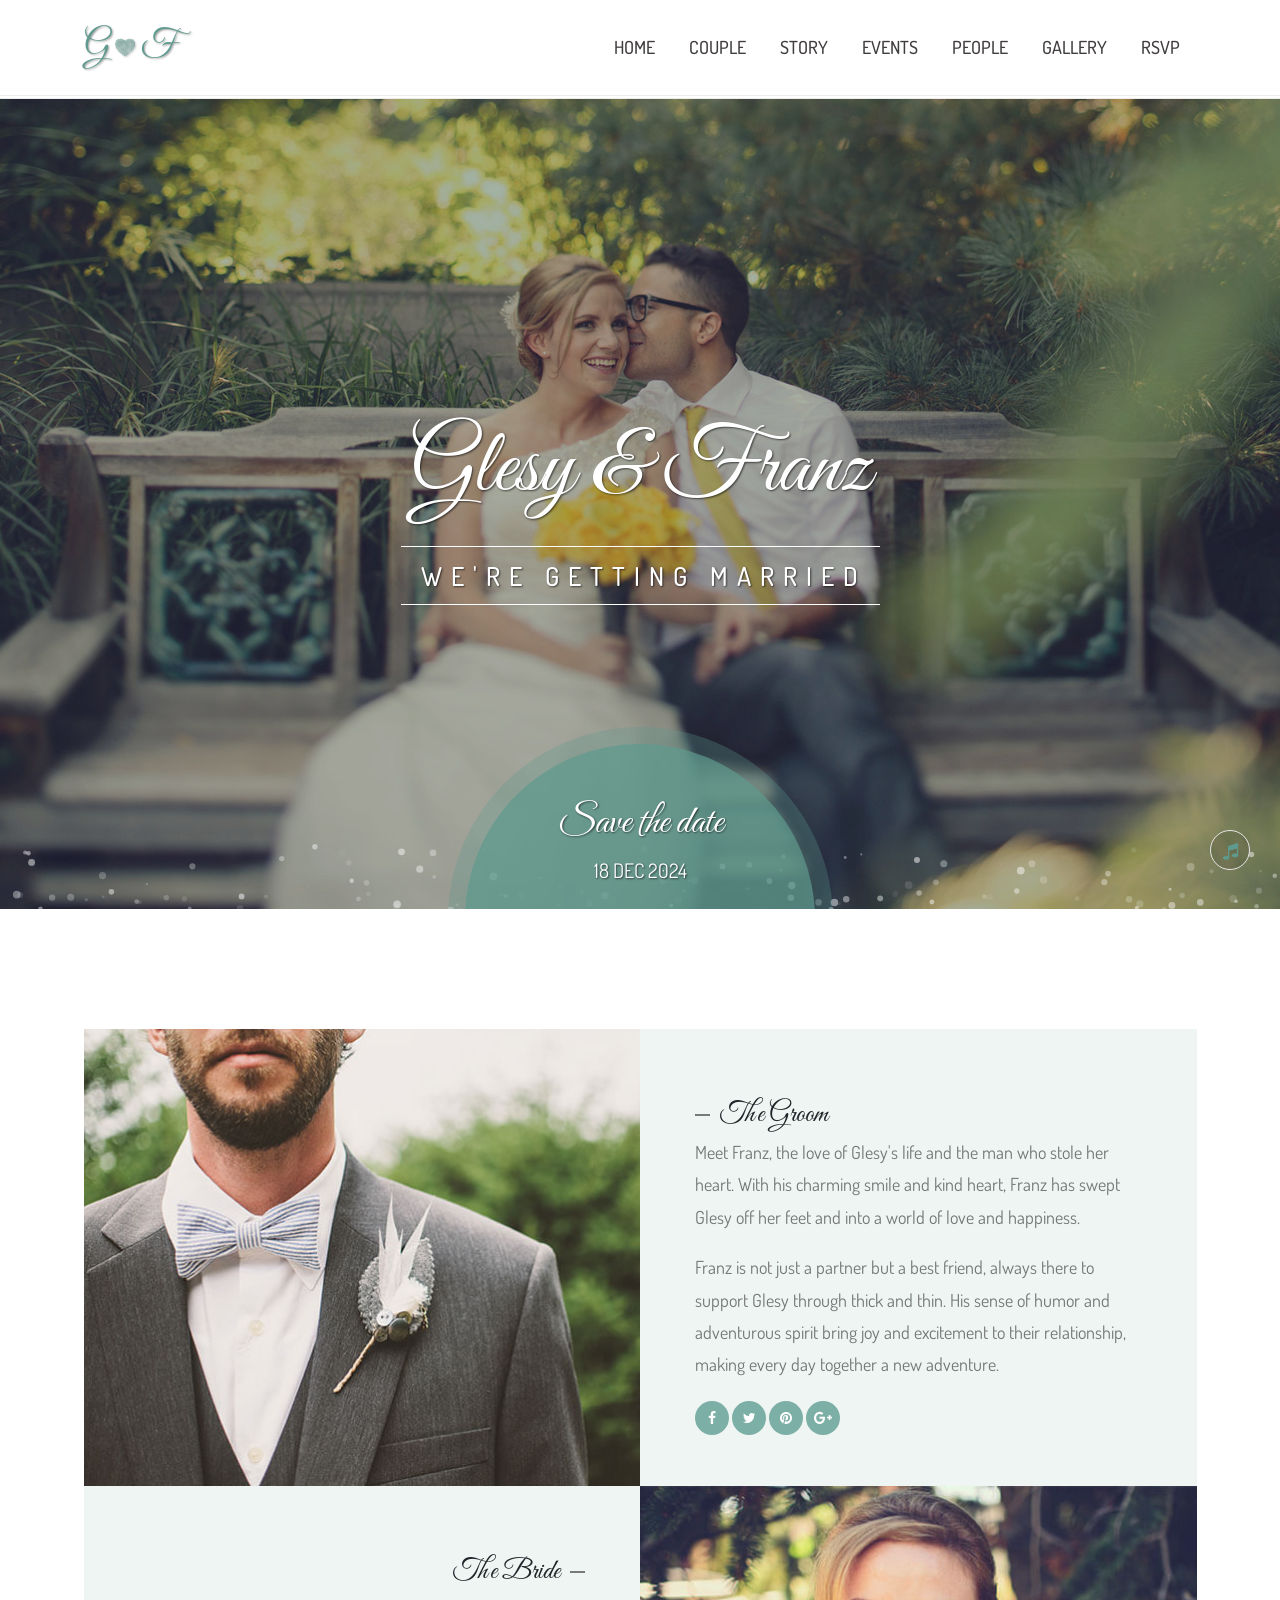
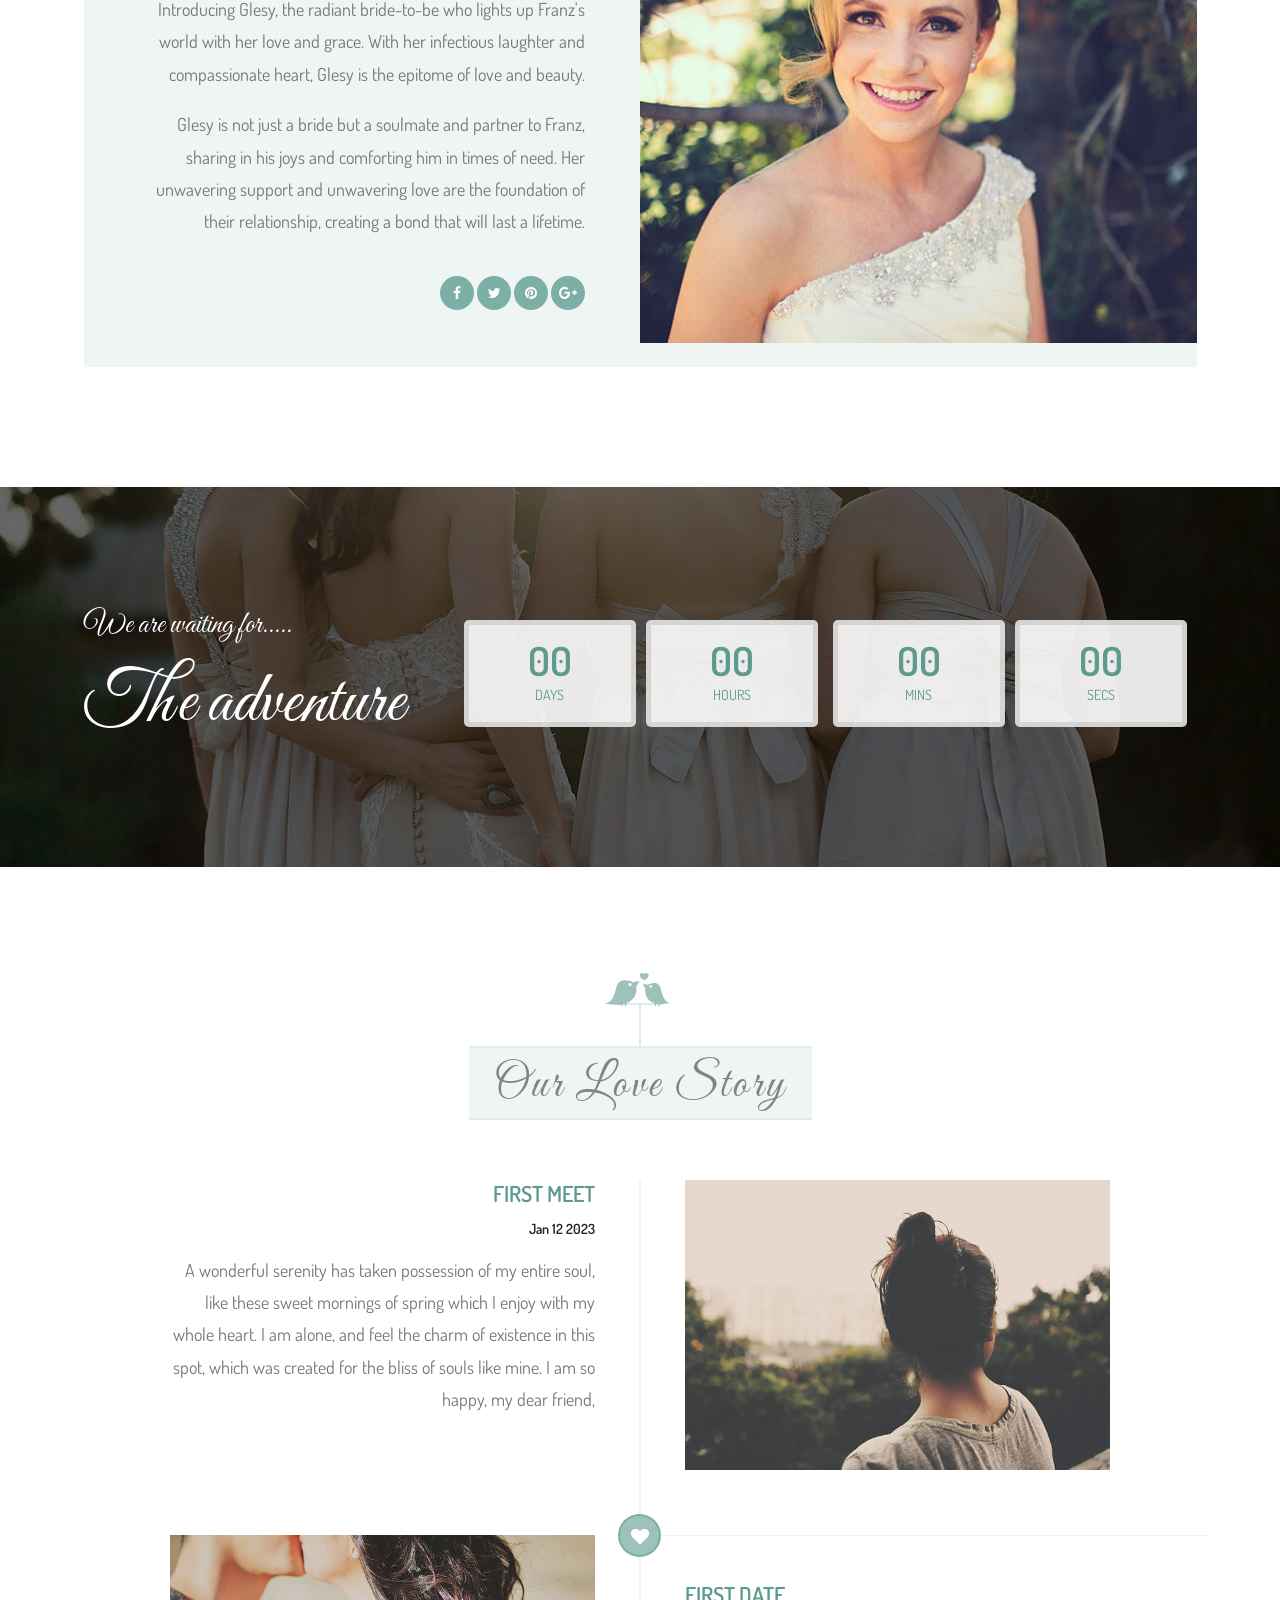
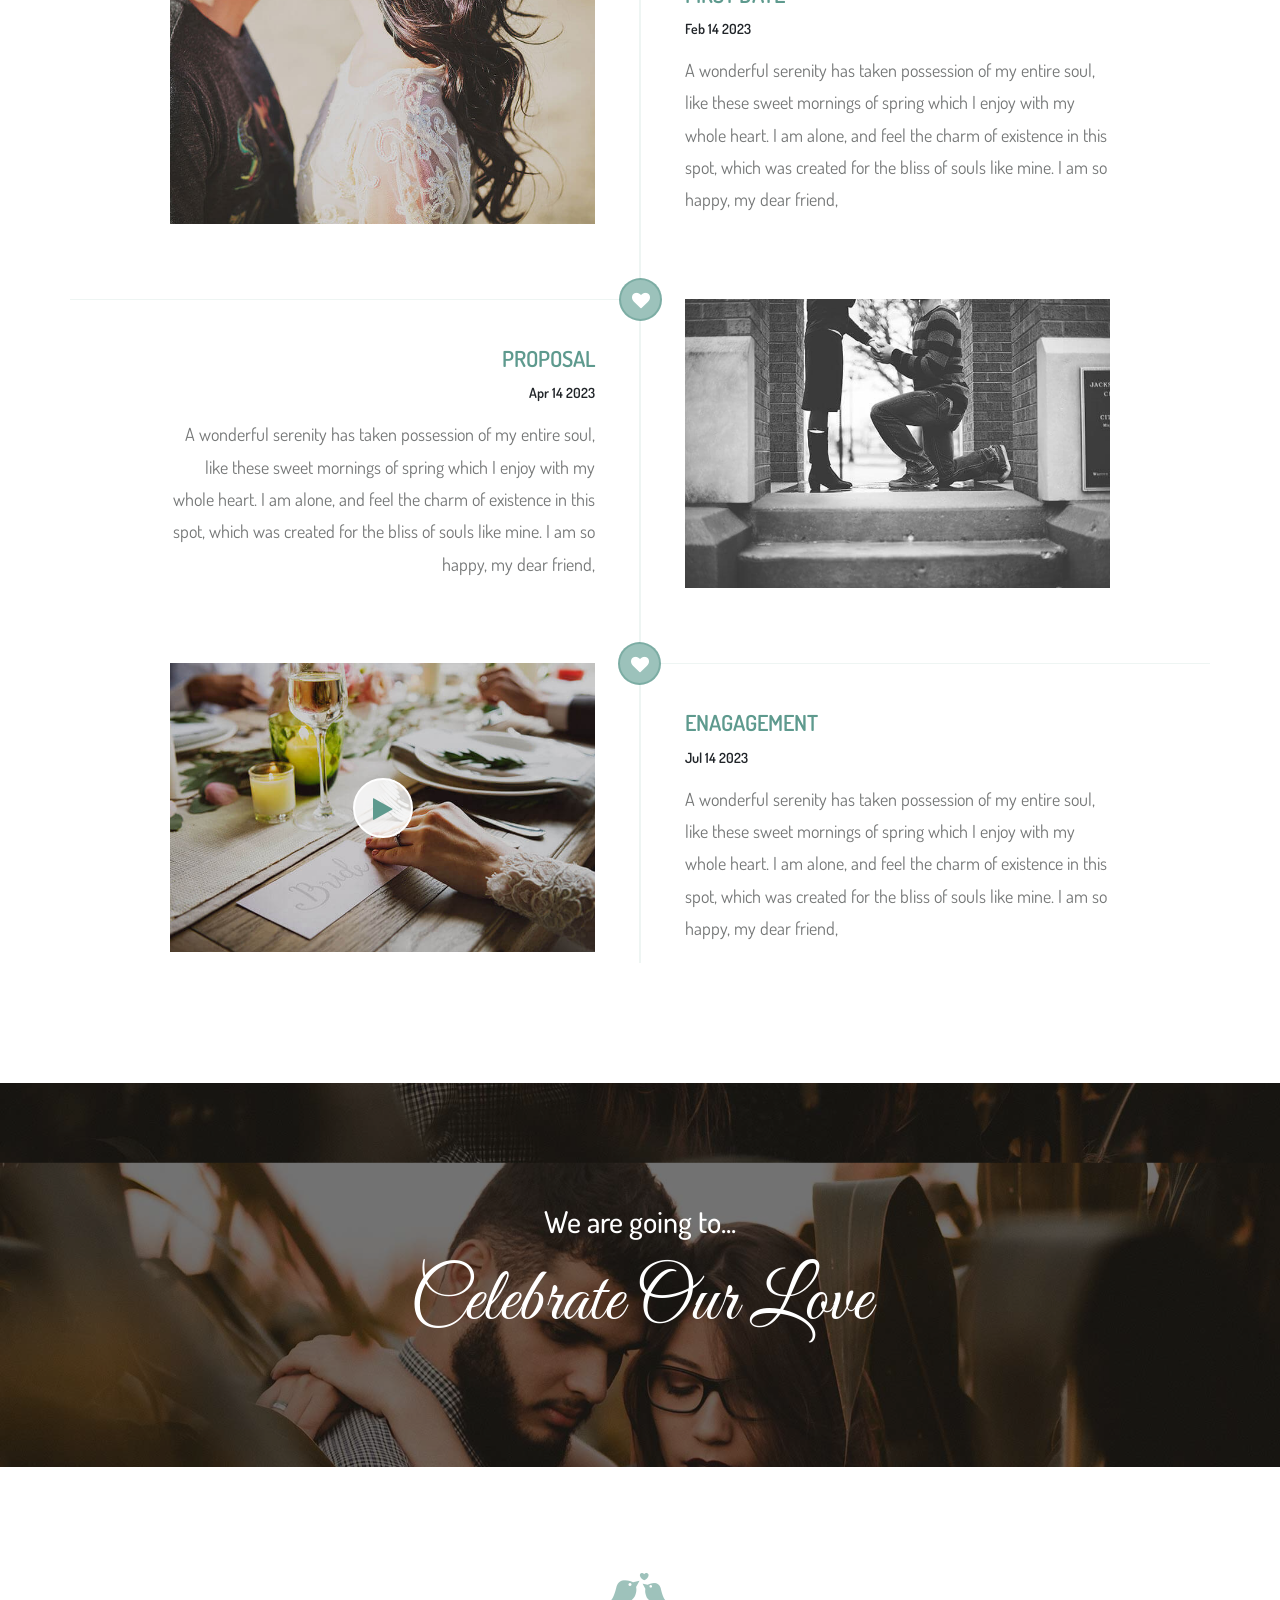
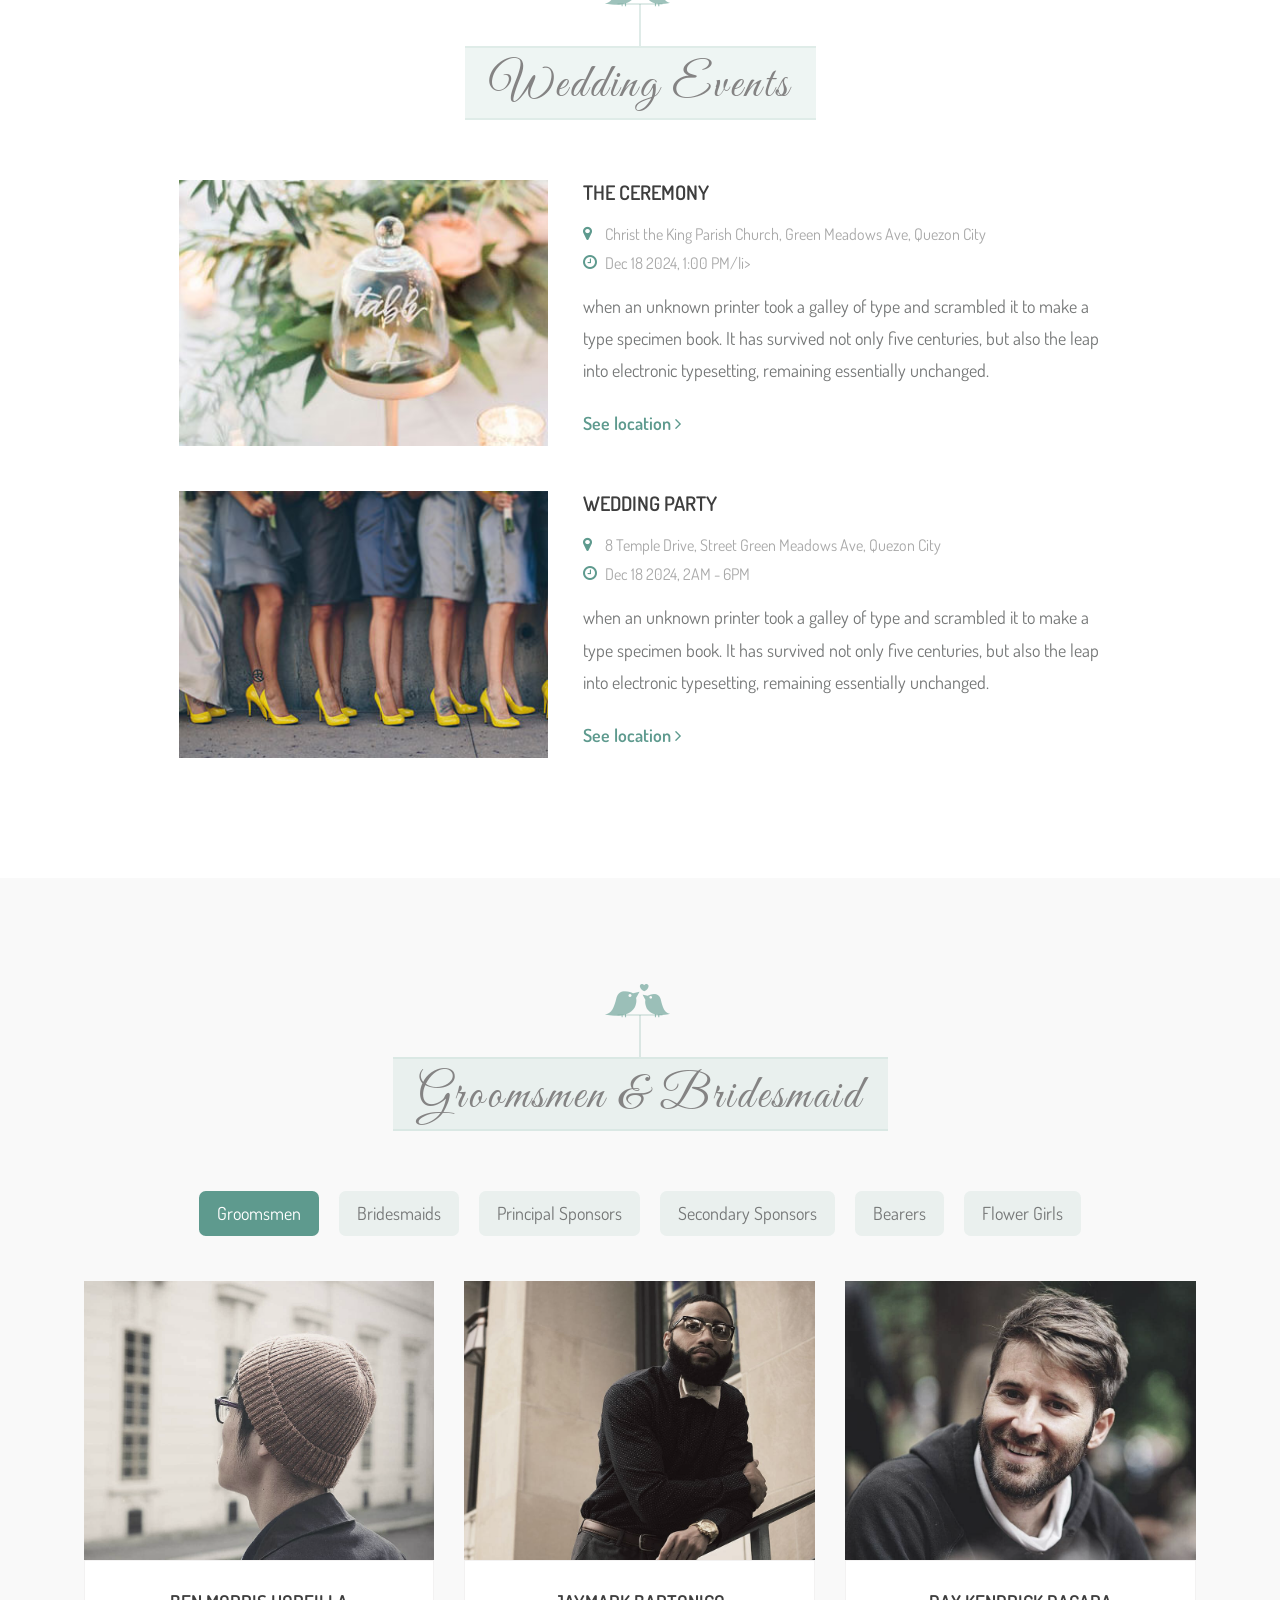
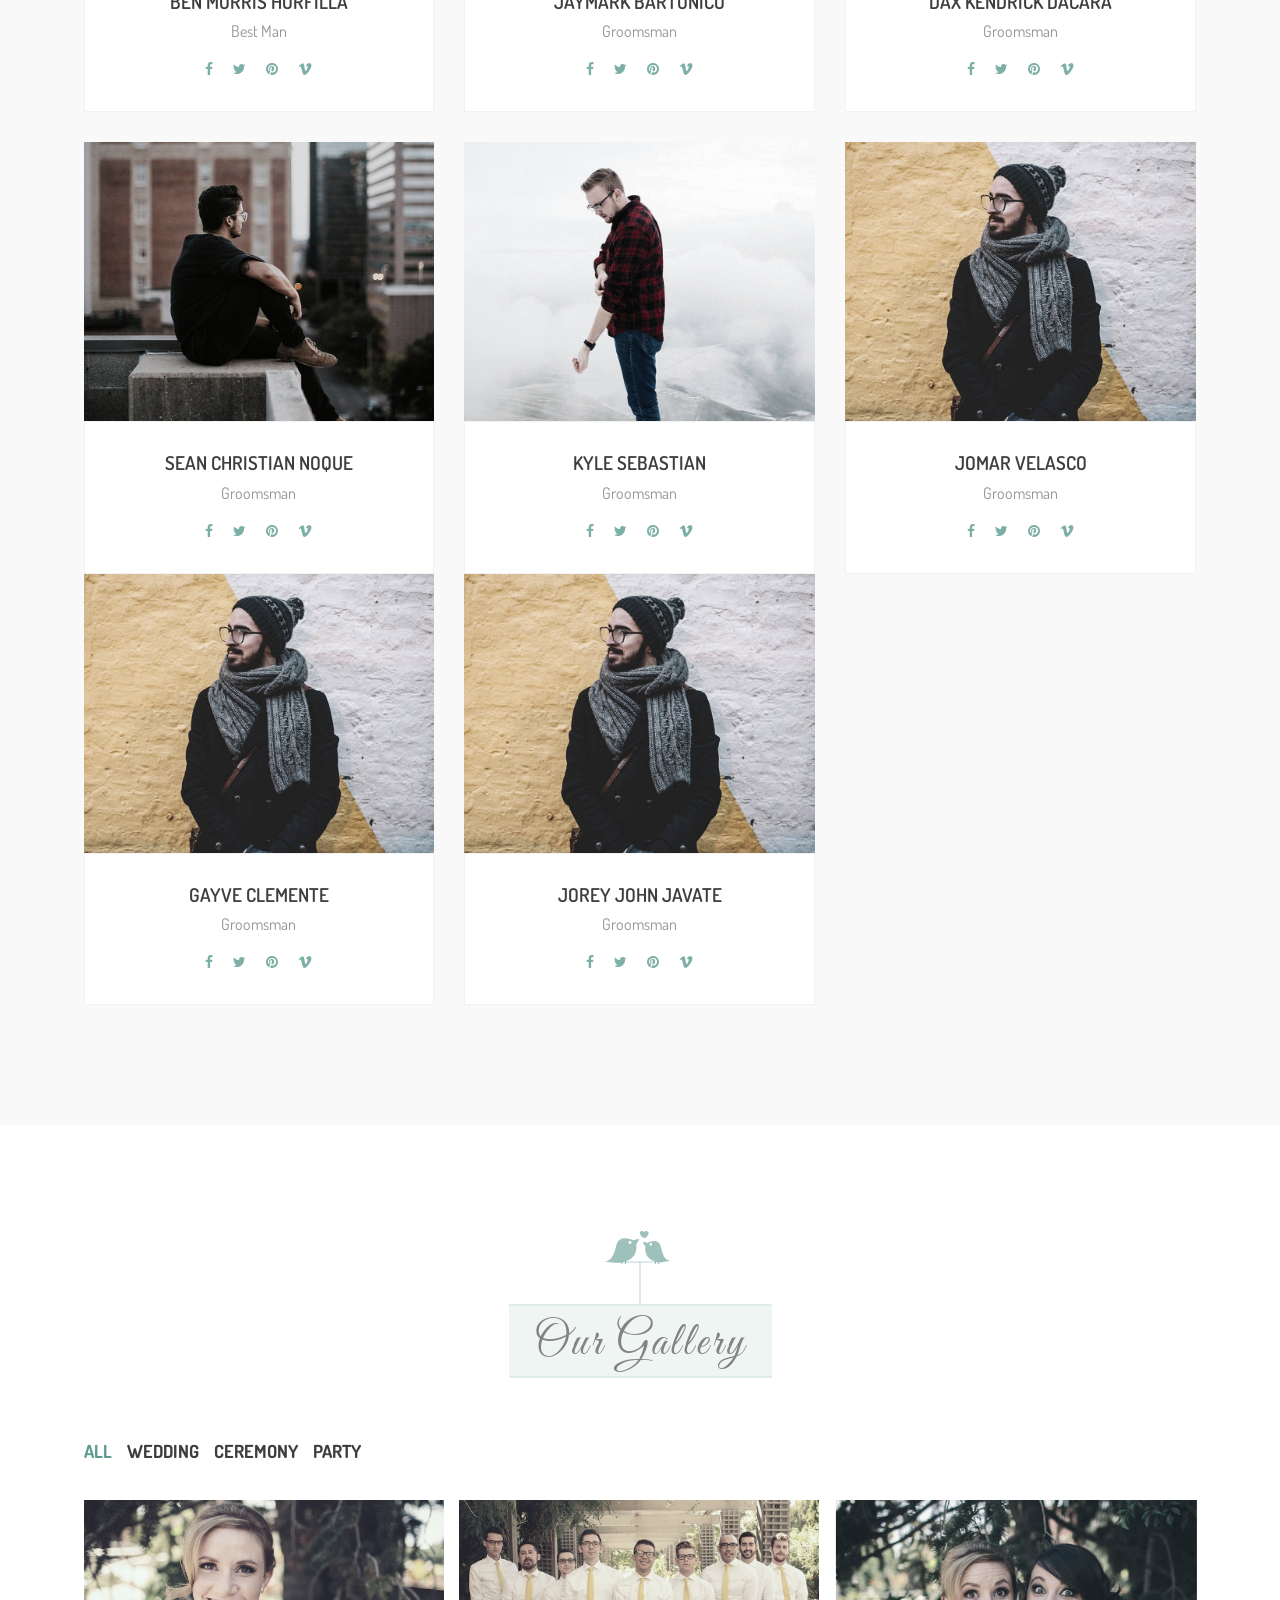
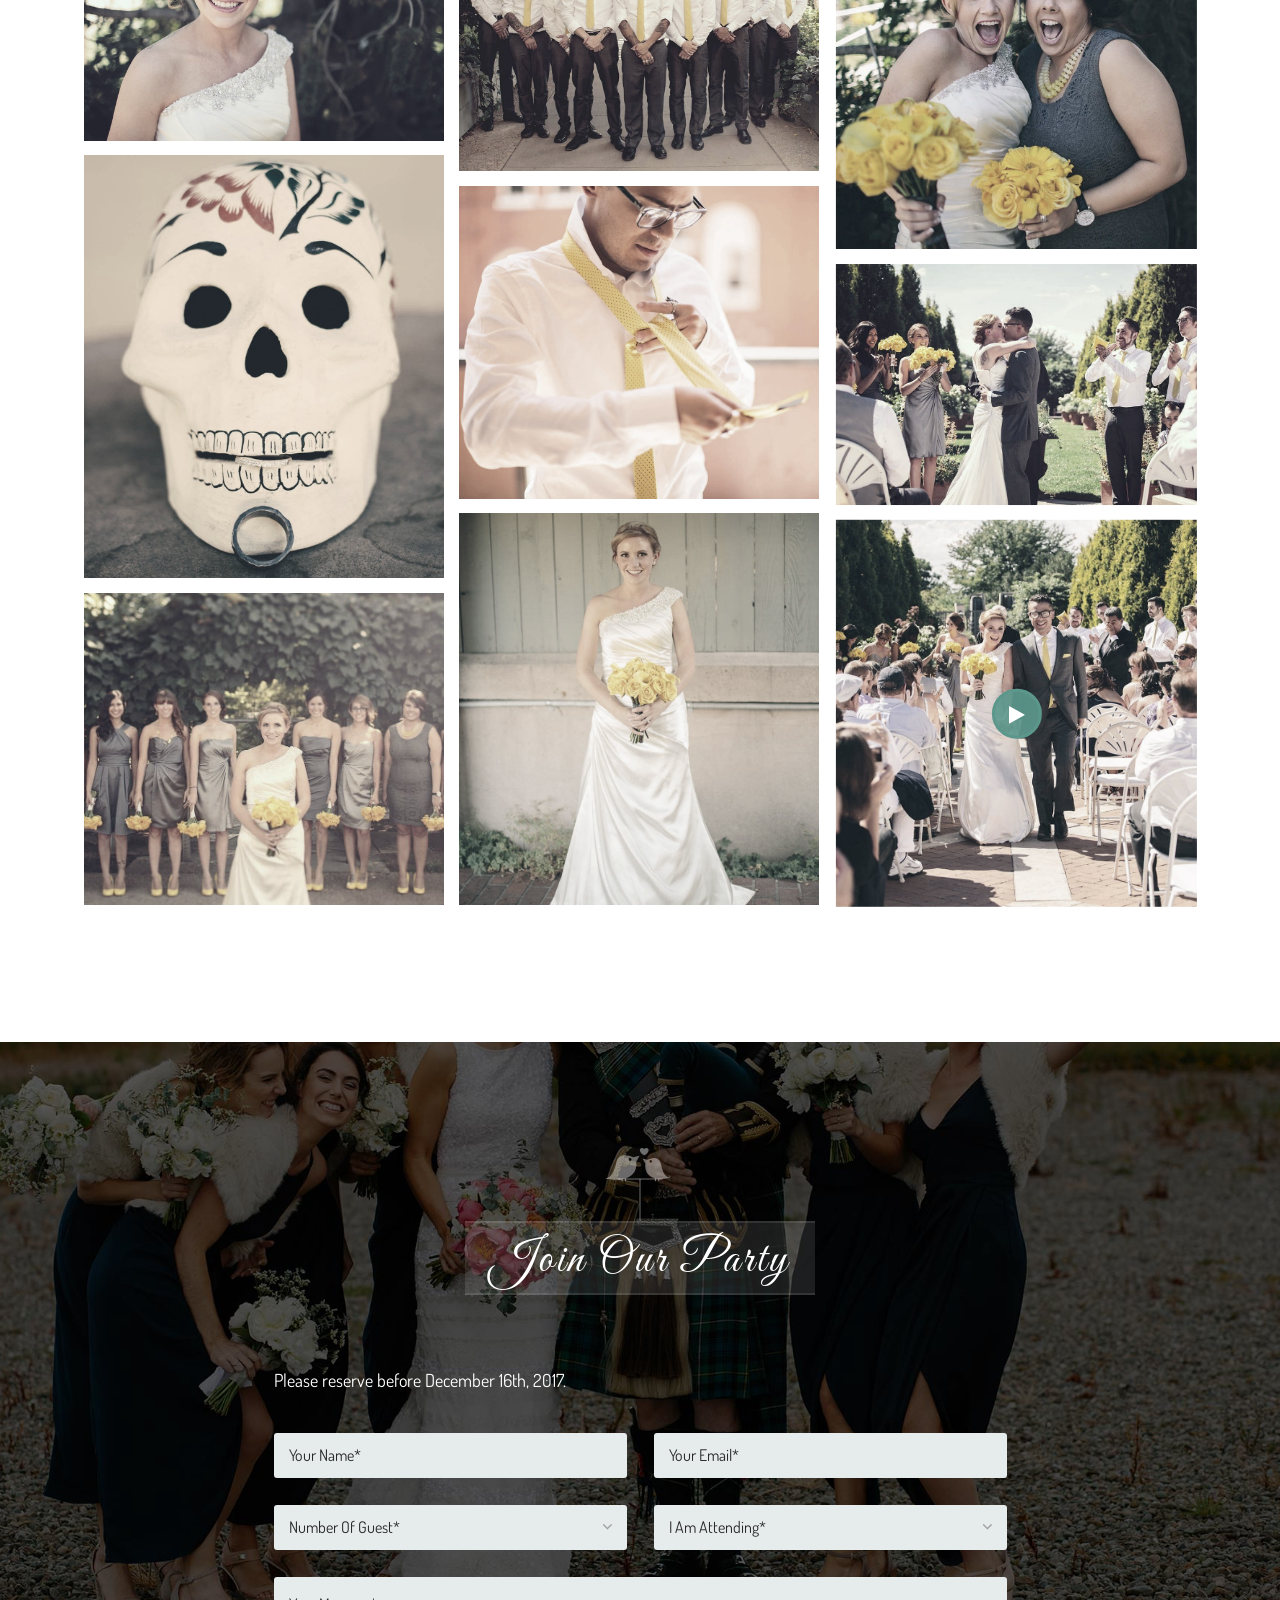
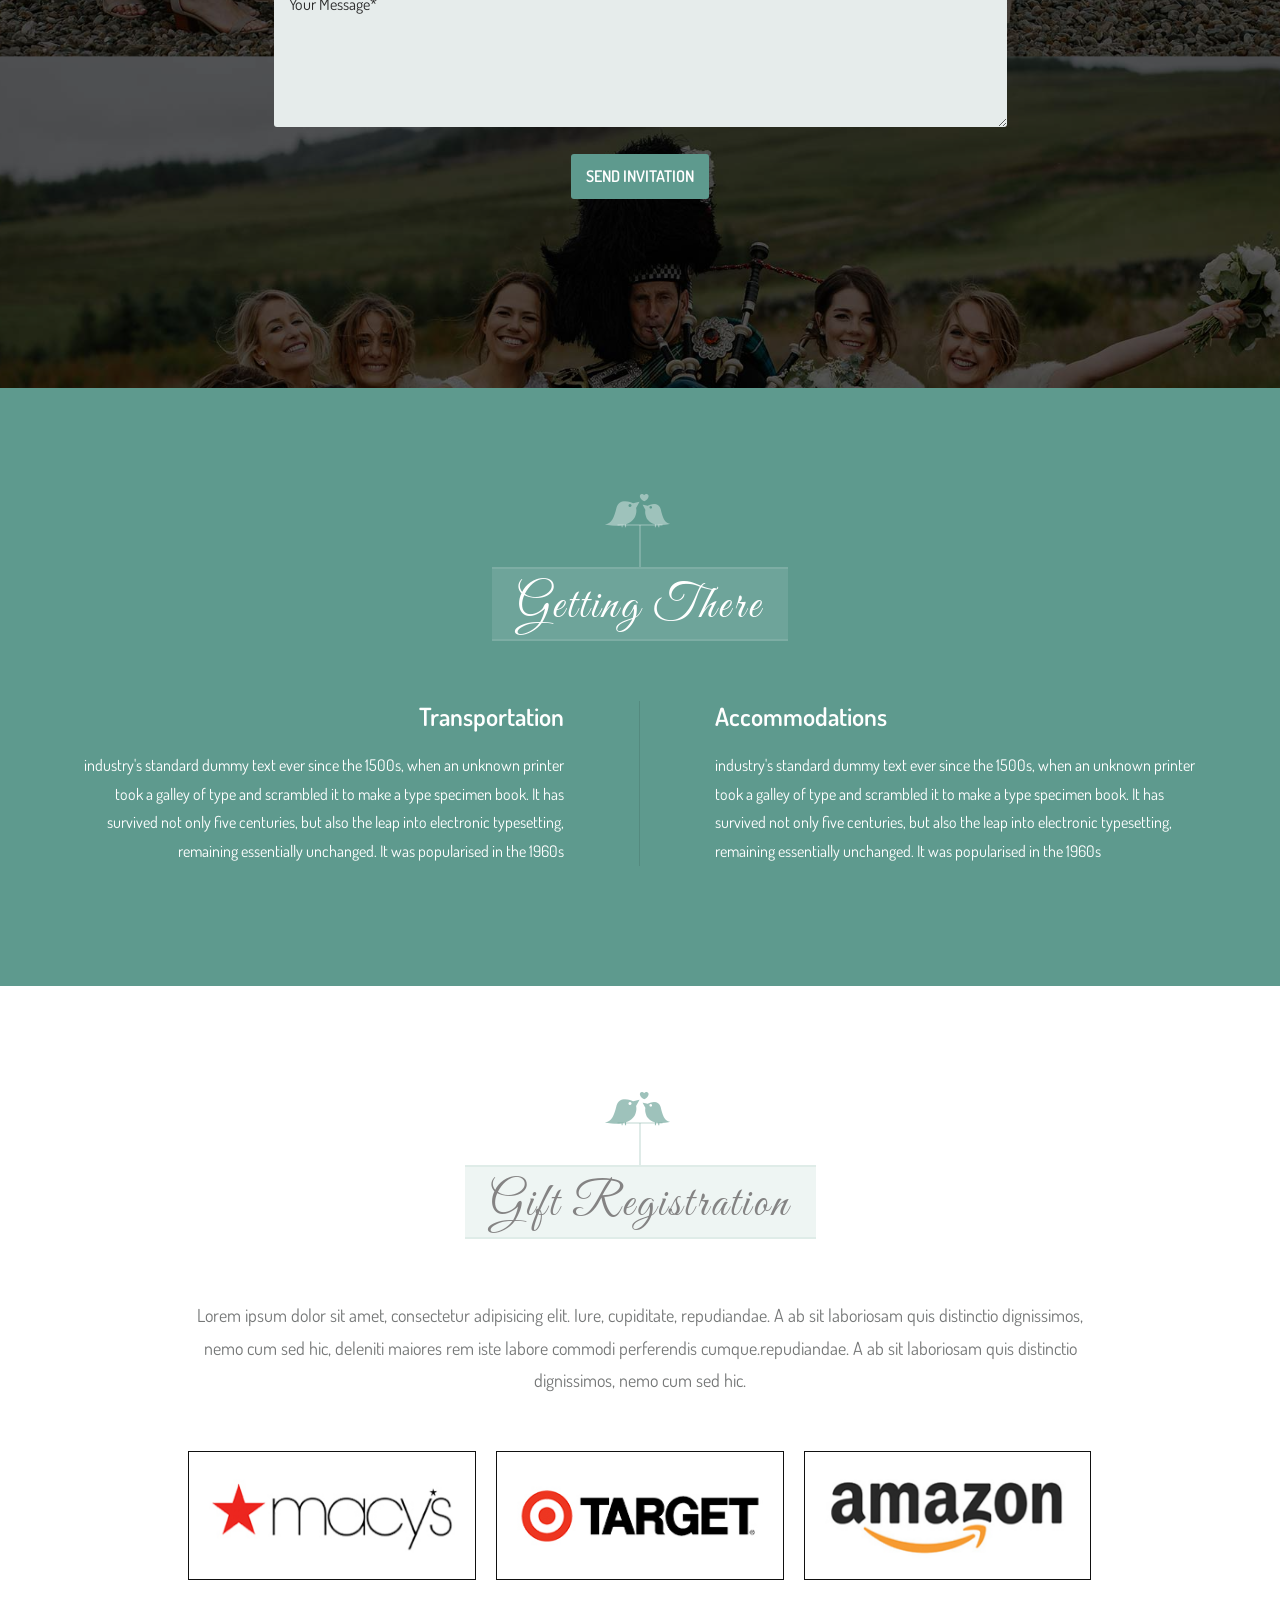
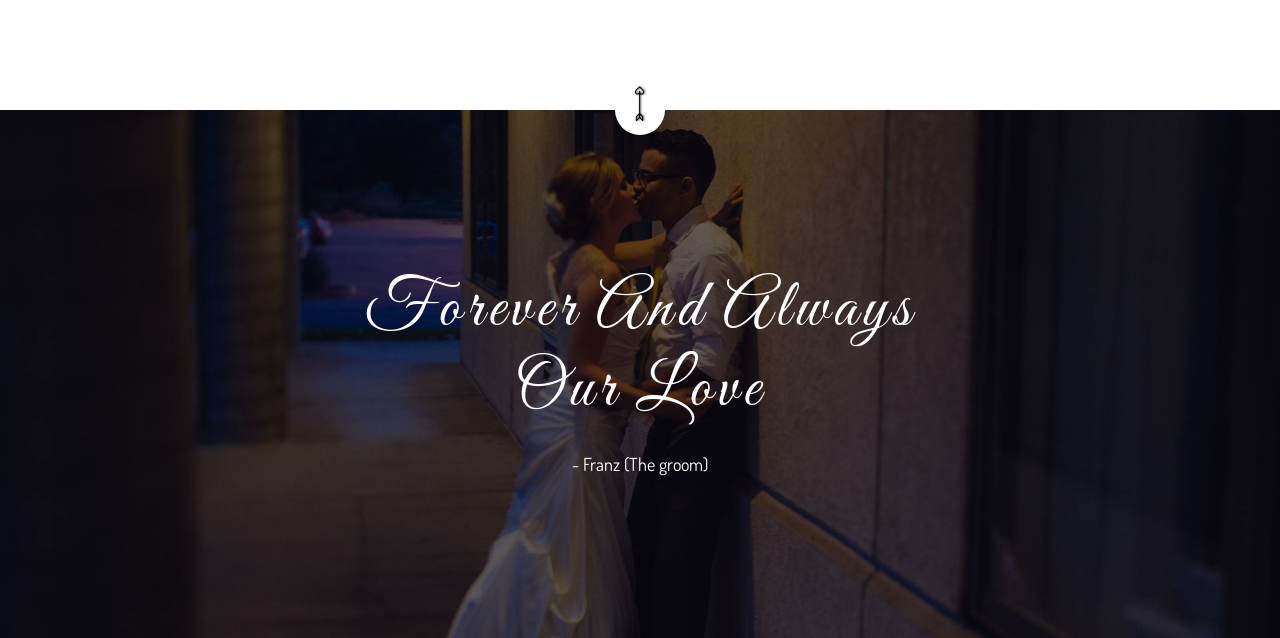
==== index.html @ 4f34df06 "update page" ====
<!DOCTYPE html>
<html lang="en">

<head>

    <meta charset="utf-8">
    <meta http-equiv="X-UA-Compatible" content="IE=edge">
    <meta name="viewport" content="width=device-width, initial-scale=1">

    <title> Lovly Wedding - Responsive Wedding Template </title>

    <link href="images/favicon/favicon.png" rel="shortcut icon" type="image/png">
    <link href="images/favicon/apple-touch-icon.png" rel="apple-touch-icon">
    <link href="images/favicon/apple-touch-icon-72x72.png" rel="apple-touch-icon" sizes="72x72">
    <link href="images/favicon/apple-touch-icon-114x114.png" rel="apple-touch-icon" sizes="114x114">
    <link href="images/favicon/apple-touch-icon-144x144.png" rel="apple-touch-icon" sizes="144x144">

    <link rel="preconnect" href="https://fonts.googleapis.com/">
    <link rel="preconnect" href="https://fonts.gstatic.com/" crossorigin>
    <link href="https://fonts.googleapis.com/css2?family=Great+Vibes&amp;display=swap" rel="stylesheet">
    <link href="https://fonts.googleapis.com/css2?family=Dosis:wght@300;400;500;600;700&amp;display=swap"
        rel="stylesheet">

    <link href="css/font-awesome.min.css" rel="stylesheet">
    <link href="css/flaticon.css" rel="stylesheet">

    <link href="css/bootstrap.min.css" rel="stylesheet">

    <link href="css/animate.css" rel="stylesheet">
    <link href="css/owl.carousel.css" rel="stylesheet">
    <link href="css/owl.theme.css" rel="stylesheet">
    <link href="css/slick.css" rel="stylesheet">
    <link href="css/slick-theme.css" rel="stylesheet">
    <link href="css/owl.transitions.css" rel="stylesheet">
    <link href="css/jquery.fancybox.css" rel="stylesheet">
    <link href="css/magnific-popup.css" rel="stylesheet">

    <link href="css/style.css" rel="stylesheet">

</head>

<body id="home">

    <div class="page-wrapper">

        <div class="preloader">
            <div class="inner">
                <span class="icon"><i class="fi flaticon-two"></i></span>
            </div>
        </div>

        <div class="music-box">
            <button class="music-box-toggle-btn">
                <i class="fa fa-music"></i>
            </button>

            <div class="music-holder">
                <iframe
                    src="https://w.soundcloud.com/player/?url=https%3A//api.soundcloud.com/tracks/326494474&amp;auto_play=true&amp;hide_related=true&amp;show_comments=false&amp;show_user=false&amp;show_reposts=false&amp;visual=false"></iframe>
            </div>
        </div>

        <header id="myHeader" class="site-header header-style-1">

            <nav class="navbar navbar-expand-lg navbar-dark" id="mainNav">
                <div class="container">
                    <a class="navbar-brand" href="#page-top">G <i class="fi flaticon-shape-1"></i> F</a>
                    <button class="navbar-toggler" type="button" data-bs-toggle="collapse"
                        data-bs-target="#navbarResponsive" aria-controls="navbarResponsive" aria-expanded="false"
                        aria-label="Toggle navigation">
                        <i class="fa fa-bars" aria-hidden="true"></i>
                    </button>
                    <div class="collapse navbar-collapse" id="navbarResponsive">
                        <ul class="navbar-nav text-uppercase ms-auto">
                            <li class="nav-item"><a class="nav-link" href="#home">Home</a></li>
                            <li class="nav-item"><a class="nav-link" href="#couple">Couple</a></li>
                            <li class="nav-item"><a class="nav-link" href="#story">Story</a></li>
                            <li class="nav-item"><a class="nav-link" href="#events">Events</a></li>
                            <li class="nav-item"><a class="nav-link" href="#people">People</a></li>
                            <li class="nav-item"><a class="nav-link" href="#gallery">Gallery</a></li>
                            <li class="nav-item"><a class="nav-link" href="#rsvp">RSVP</a></li>
                        </ul>
                    </div>
                </div>
            </nav>
        </header>

        <section class="hero">
            <div class="static-hero"></div>

            <div id="spirit-header" class="spirit-header">
                <canvas id="spirit-canvas"></canvas>
            </div>

            <div class="wedding-announcement">
                <div class="couple-name-merried-text">
                    <h2 class="wow slideInUp" data-wow-duration="1s">Glesy &amp; Franz</h2>
                    <div class="married-text wow fadeIn" data-wow-delay="1s">
                        <h4 class="">
                            <span class=" wow fadeInUp" data-wow-delay="1.05s">W</span>
                            <span class=" wow fadeInUp" data-wow-delay="1.10s">e</span>
                            <span class=" wow fadeInUp" data-wow-delay="1.15s">'</span>
                            <span class=" wow fadeInUp" data-wow-delay="1.20s">r</span>
                            <span class=" wow fadeInUp" data-wow-delay="1.25s">e</span>
                            <span>&nbsp;</span>
                            <span class=" wow fadeInUp" data-wow-delay="1.30s">g</span>
                            <span class=" wow fadeInUp" data-wow-delay="1.35s">e</span>
                            <span class=" wow fadeInUp" data-wow-delay="1.40s">t</span>
                            <span class=" wow fadeInUp" data-wow-delay="1.45s">t</span>
                            <span class=" wow fadeInUp" data-wow-delay="1.50s">i</span>
                            <span class=" wow fadeInUp" data-wow-delay="1.55s">n</span>
                            <span class=" wow fadeInUp" data-wow-delay="1.60s">g</span>
                            <span>&nbsp;</span>
                            <span class=" wow fadeInUp" data-wow-delay="1.65s">m</span>
                            <span class=" wow fadeInUp" data-wow-delay="1.70s">a</span>
                            <span class=" wow fadeInUp" data-wow-delay="1.75s">r</span>
                            <span class=" wow fadeInUp" data-wow-delay="1.80s">r</span>
                            <span class=" wow fadeInUp" data-wow-delay="1.85s">i</span>
                            <span class=" wow fadeInUp" data-wow-delay="1.90s">e</span>
                            <span class=" wow fadeInUp" data-wow-delay="1.95s">d</span>

                        </h4>
                    </div>

                </div>

                <div class="save-the-date">
                    <h4>Save the date</h4>
                    <span class="date">18 DEC 2024</span>
                </div>
            </div>
        </section>

        <section class="wedding-couple-section section-padding" id="couple">
            <div class="container">
                <div class="row">
                    <div class="col col-xs-12">
                        <div class="gb groom">
                            <div class="img-holder wow fadeInLeftSlow">
                                <img src="images/couple/img-1.jpg" alt>
                            </div>
                            <div class="details">
                                <div class="details-inner">
                                    <span class="signature">The Groom</span>
                                    <p>Meet Franz, the love of Glesy's life and the man who stole her heart. With his
                                        charming smile and kind heart, Franz has swept Glesy off her feet and into a
                                        world of love and happiness.</p>
                                    <p>Franz is not just a partner but a best friend, always there to support Glesy
                                        through thick and thin. His sense of humor and adventurous spirit bring joy and
                                        excitement to their relationship, making every day together a new adventure.</p>
                                    <ul class="social-links">
                                        <li><a href="#"><i class="fa fa-facebook"></i></a></li>
                                        <li><a href="#"><i class="fa fa-twitter"></i></a></li>
                                        <li><a href="#"><i class="fa fa-pinterest"></i></a></li>
                                        <li><a href="#"><i class="fa fa-google-plus"></i></a></li>
                                    </ul>
                                </div>
                            </div>
                        </div>
                        <div class="gb bride">
                            <div class="details">
                                <div class="details-inner">
                                    <span class="signature">The Bride</span>
                                    <p>Introducing Glesy, the radiant bride-to-be who lights up Franz's world with her
                                        love and grace. With her infectious laughter and compassionate heart, Glesy is
                                        the epitome of love and beauty.</p>
                                    <p>Glesy is not just a bride but a soulmate and partner to Franz, sharing in his
                                        joys and comforting him in times of need. Her unwavering support and unwavering
                                        love are the foundation of their relationship, creating a bond that will last a
                                        lifetime.</p>
                                    <ul class="social-links">
                                        <li><a href="#"><i class="fa fa-facebook"></i></a></li>
                                        <li><a href="#"><i class="fa fa-twitter"></i></a></li>
                                        <li><a href="#"><i class="fa fa-pinterest"></i></a></li>
                                        <li><a href="#"><i class="fa fa-google-plus"></i></a></li>
                                    </ul>
                                </div>
                            </div>
                            <div class="img-holder wow fadeInRightSlow">
                                <img src="images/couple/img-2.jpg" alt>
                            </div>
                        </div>
                    </div>
                </div>
            </div>
        </section>

        <section class="count-down-section section-padding parallax" data-bg-image="images/countdown-bg.jpg"
            data-speed="7">
            <div class="container">
                <div class="row">
                    <div class="col-lg-4">
                        <h2><span>We are waiting for.....</span> The adventure</h2>
                    </div>
                    <div class="col-lg-8">
                        <div class="count-down-clock">
                            <div id="clock">

                            </div>
                        </div>
                    </div>
                </div>
            </div>
        </section>

        <section class="story-section section-padding" id="story">
            <div class="container">
                <div class="row">
                    <div class="col col-xs-12">
                        <div class="section-title">
                            <div class="vertical-line"><span><i class="fi flaticon-two"></i></span></div>
                            <h2>Our love story</h2>
                        </div>
                    </div>
                </div>

                <div class="row">
                    <div class="col col-xs-12">
                        <div class="story-timeline">
                            <div class="row">
                                <div class="col col-lg-6">
                                    <div class="story-text right-align-text">
                                        <h3>First meet</h3>
                                        <span class="date">Jan 12 2023</span>
                                        <p>A wonderful serenity has taken possession of my entire soul, like these sweet
                                            mornings of spring which I enjoy with my whole heart. I am alone, and feel
                                            the charm of existence in this spot, which was created for the bliss of
                                            souls like mine. I am so happy, my dear friend, </p>
                                    </div>
                                </div>
                                <div class="col col-lg-6">
                                    <div class="img-holder">
                                        <img src="images/story/img-1.jpg" alt class="img img-fluid">
                                    </div>
                                </div>
                            </div>
                            <div class="row">
                                <div class="col col-lg-6">
                                    <div class="img-holder right-align-text story-slider">
                                        <img src="images/story/img-2.jpg" alt class="img img-fluid">
                                        <img src="images/story/img-3.jpg" alt class="img img-fluid">
                                    </div>
                                </div>
                                <div class="col col-lg-6 text-holder">
                                    <span class="heart">
                                        <i class="fa fa-heart"></i>
                                    </span>
                                    <div class="story-text">
                                        <h3>First date</h3>
                                        <span class="date">Feb 14 2023</span>
                                        <p>A wonderful serenity has taken possession of my entire soul, like these sweet
                                            mornings of spring which I enjoy with my whole heart. I am alone, and feel
                                            the charm of existence in this spot, which was created for the bliss of
                                            souls like mine. I am so happy, my dear friend, </p>
                                    </div>
                                </div>
                            </div>
                            <div class="row">
                                <div class="col col-lg-6 text-holder right-heart">
                                    <span class="heart">
                                        <i class="fa fa-heart"></i>
                                    </span>
                                    <div class="story-text right-align-text">
                                        <h3>Proposal</h3>
                                        <span class="date">Apr 14 2023</span>
                                        <p>A wonderful serenity has taken possession of my entire soul, like these sweet
                                            mornings of spring which I enjoy with my whole heart. I am alone, and feel
                                            the charm of existence in this spot, which was created for the bliss of
                                            souls like mine. I am so happy, my dear friend, </p>
                                    </div>
                                </div>
                                <div class="col col-lg-6">
                                    <div class="img-holder right-align-text story-slider">
                                        <img src="images/story/img-7.jpg" alt class="img img-fluid">
                                        <img src="images/story/img-5.jpg" alt class="img img-fluid">
                                    </div>
                                </div>
                            </div>
                            <div class="row">
                                <div class="col col-lg-6">
                                    <div class="img-holder video-holder">
                                        <img src="images/story/img-8.jpg" alt class="img img-fluid">
                                        <a href="https://www.youtube.com/embed/SZEflIVnhH8" data-type="iframe"
                                            class="video-play-btn">
                                            <i class="fa fa-play"></i>
                                        </a>
                                    </div>
                                </div>
                                <div class="col col-lg-6 text-holder">
                                    <span class="heart">
                                        <i class="fa fa-heart"></i>
                                    </span>
                                    <div class="story-text">
                                        <h3>Enagagement</h3>
                                        <span class="date">Jul 14 2023</span>
                                        <p>A wonderful serenity has taken possession of my entire soul, like these sweet
                                            mornings of spring which I enjoy with my whole heart. I am alone, and feel
                                            the charm of existence in this spot, which was created for the bliss of
                                            souls like mine. I am so happy, my dear friend, </p>
                                    </div>
                                </div>
                            </div>
                        </div>
                    </div>
                </div>
            </div>
        </section>

        <section class="cta section-padding parallax" data-bg-image="images/cta-bg.jpg" data-speed="7">
            <div class="container">
                <div class="row">
                    <div class="col col-xs-12">
                        <h2><span>We are going to...</span> Celebrate Our Love</h2>
                    </div>
                </div>
            </div>
        </section>

        <section class="events-section section-padding" id="events">
            <div class="container">
                <div class="row">
                    <div class="col col-xs-12">
                        <div class="section-title">
                            <div class="vertical-line"><span><i class="fi flaticon-two"></i></span></div>
                            <h2>Wedding events</h2>
                        </div>
                    </div>
                </div>

                <div class="row justify-content-center">
                    <div class="col col-md-10">
                        <div class="event">
                            <div class="img-holder">
                                <img src="images/events/img-1.jpg" alt class="img img-fluid">
                            </div>
                            <div class="details">
                                <h3>The Ceremony</h3>
                                <ul>
                                    <li><i class="fa fa-map-marker"></i> Christ the King Parish Church, Green Meadows Ave, Quezon City</li>
                                    <li><i class="fa fa-clock-o"></i> Dec 18 2024, 1:00 PM/li>
                                </ul>
                                <p>when an unknown printer took a galley of type and scrambled it to make a type
                                    specimen book. It has survived not only five centuries, but also the leap into
                                    electronic typesetting, remaining essentially unchanged. </p>
                                <a class="see-location-btn popup-gmaps"
                                    href="https://www.google.com/maps/embed?pb=!1m18!1m12!1m3!1d3246.6814298562085!2d121.07297328794863!3d14.600405659279222!2m3!1f0!2f0!3f0!3m2!1i1024!2i768!4f13.1!3m3!1m2!1s0x3397b7ff4b86e327%3A0xc0f0af2b1a0593a5!2sChrist%20the%20King%20Parish%20Church%20-%20Greenmeadows%2C%20Ugong%20Norte%2C%20Quezon%20City%20(Diocese%20of%20Cubao)!5e0!3m2!1sen!2sph!4v1709531532537!5m2!1sen!2sph">
                                    See location <i class="fa fa-angle-right"></i>
                                </a>
                            </div>
                        </div>
                        <div class="event">
                            <div class="img-holder">
                                <img src="images/events/img-2.jpg" alt class="img img-fluid">
                            </div>
                            <div class="details">
                                <h3>Wedding party</h3>
                                <ul>
                                    <li><i class="fa fa-map-marker"></i> 8 Temple Drive, Street Green Meadows Ave, Quezon City</li>
                                    <li><i class="fa fa-clock-o"></i> Dec 18 2024, 2AM - 6PM</li>
                                </ul>
                                <p>when an unknown printer took a galley of type and scrambled it to make a type
                                    specimen book. It has survived not only five centuries, but also the leap into
                                    electronic typesetting, remaining essentially unchanged. </p>
                                <a class="see-location-btn popup-gmaps"
                                    href="https://www.google.com/maps/embed?pb=!1m18!1m12!1m3!1d965.2650308103749!2d121.06995606968084!3d14.595649896943268!2m3!1f0!2f0!3f0!3m2!1i1024!2i768!4f13.1!3m3!1m2!1s0x3397c90e29f8cd2d%3A0xeac8a255c2eb6660!2s8%20Temple%20Dr%2C%20Greenmeadows%20III%2C%20Quezon%20City%2C%201110%20Metro%20Manila!5e0!3m2!1sen!2sph!4v1709531634104!5m2!1sen!2sph">
                                    See location <i class="fa fa-angle-right"></i>
                                </a>
                            </div>
                        </div>
                    </div>
                </div>
            </div>
        </section>

        <section class="inportant-people-section section-padding" id="people">
            <div class="container">
                <div class="row">
                    <div class="col col-xs-12">
                        <div class="section-title">
                            <div class="vertical-line"><span><i class="fi flaticon-two"></i></span></div>
                            <h2>Groomsmen &amp; Bridesmaid</h2>
                        </div>
                    </div>
                </div>

                <div class="row">
                    <div class="col col-xs-12">
                        <div class="inportant-people-content">
                            <div class="tablist">
                                <ul class="nav nav-pills" id="pills-tab" role="tablist">
                                    <li class="nav-item" role="presentation">
                                        <button class="nav-link active" id="pills-home-tab" data-bs-toggle="pill"
                                            data-bs-target="#groomsmen" type="button" role="tab"
                                            aria-controls="pills-home" aria-selected="true">Groomsmen</button>
                                    </li>
                                    <li class="nav-item" role="presentation">
                                        <button class="nav-link" id="pills-profile-tab" data-bs-toggle="pill"
                                            data-bs-target="#bridesmaids" type="button" role="tab"
                                            aria-controls="pills-profile" aria-selected="false">Bridesmaids</button>
                                    </li>
                                    <li class="nav-item" role="presentation">
                                        <button class="nav-link" id="pills-profile-tab" data-bs-toggle="pill"
                                            data-bs-target="#principal" type="button" role="tab"
                                            aria-controls="pills-profile" aria-selected="false">Principal
                                            Sponsors</button>
                                    </li>
                                    <li class="nav-item" role="presentation">
                                        <button class="nav-link" id="pills-profile-tab" data-bs-toggle="pill"
                                            data-bs-target="#secondary" type="button" role="tab"
                                            aria-controls="pills-profile" aria-selected="false">Secondary
                                            Sponsors</button>
                                    </li>
                                    <li class="nav-item" role="presentation">
                                        <button class="nav-link" id="pills-profile-tab" data-bs-toggle="pill"
                                            data-bs-target="#bearers" type="button" role="tab"
                                            aria-controls="pills-profile" aria-selected="false">Bearers</button>
                                    </li>
                                    <li class="nav-item" role="presentation">
                                        <button class="nav-link" id="pills-profile-tab" data-bs-toggle="pill"
                                            data-bs-target="#flowergirls" type="button" role="tab"
                                            aria-controls="pills-profile" aria-selected="false">Flower Girls</button>
                                    </li>
                                </ul>
                            </div>

                            <div class="tab-content" id="pills-tabContent">
                                <div class="tab-pane fade show active grid-wrapper" id="groomsmen">
                                    <div class="grid">
                                        <div class="img-holder">
                                            <a href="images/groomsmen/img-1.jpg" class="popup-image">
                                                <img src="images/groomsmen/img-1.jpg" alt class="img img-fluid">
                                            </a>
                                        </div>
                                        <div class="details">
                                            <h3>Ben Morris Horfilla</h3>
                                            <span>Best man</span>
                                            <ul class="social-links">
                                                <li><a href="#"><i class="fa fa-facebook"></i></a></li>
                                                <li><a href="#"><i class="fa fa-twitter"></i></a></li>
                                                <li><a href="#"><i class="fa fa-pinterest"></i></a></li>
                                                <li><a href="#"><i class="fa fa-vimeo"></i></a></li>
                                            </ul>
                                        </div>
                                    </div>
                                    <div class="grid">
                                        <div class="img-holder">
                                            <a href="images/groomsmen/img-2.jpg" class="popup-image">
                                                <img src="images/groomsmen/img-2.jpg" alt class="img img-fluid">
                                            </a>
                                        </div>
                                        <div class="details">
                                            <h3>Jaymark Bartonico</h3>
                                            <span>Groomsman</span>
                                            <ul class="social-links">
                                                <li><a href="#"><i class="fa fa-facebook"></i></a></li>
                                                <li><a href="#"><i class="fa fa-twitter"></i></a></li>
                                                <li><a href="#"><i class="fa fa-pinterest"></i></a></li>
                                                <li><a href="#"><i class="fa fa-vimeo"></i></a></li>
                                            </ul>
                                        </div>
                                    </div>
                                    <div class="grid">
                                        <div class="img-holder">
                                            <a href="images/groomsmen/img-3.jpg" class="popup-image">
                                                <img src="images/groomsmen/img-3.jpg" alt class="img img-fluid">
                                            </a>
                                        </div>
                                        <div class="details">
                                            <h3>Dax Kendrick Dacara</h3>
                                            <span>Groomsman</span>
                                            <ul class="social-links">
                                                <li><a href="#"><i class="fa fa-facebook"></i></a></li>
                                                <li><a href="#"><i class="fa fa-twitter"></i></a></li>
                                                <li><a href="#"><i class="fa fa-pinterest"></i></a></li>
                                                <li><a href="#"><i class="fa fa-vimeo"></i></a></li>
                                            </ul>
                                        </div>
                                    </div>
                                    <div class="grid">
                                        <div class="img-holder">
                                            <a href="images/groomsmen/img-4.jpg" class="popup-image">
                                                <img src="images/groomsmen/img-4.jpg" alt class="img img-fluid">
                                            </a>
                                        </div>
                                        <div class="details">
                                            <h3>Sean Christian Noque</h3>
                                            <span>Groomsman</span>
                                            <ul class="social-links">
                                                <li><a href="#"><i class="fa fa-facebook"></i></a></li>
                                                <li><a href="#"><i class="fa fa-twitter"></i></a></li>
                                                <li><a href="#"><i class="fa fa-pinterest"></i></a></li>
                                                <li><a href="#"><i class="fa fa-vimeo"></i></a></li>
                                            </ul>
                                        </div>
                                    </div>
                                    <div class="grid">
                                        <div class="img-holder">
                                            <a href="images/groomsmen/img-5.jpg" class="popup-image">
                                                <img src="images/groomsmen/img-5.jpg" alt class="img img-fluid">
                                            </a>
                                        </div>
                                        <div class="details">
                                            <h3>Kyle Sebastian</h3>
                                            <span>Groomsman</span>
                                            <ul class="social-links">
                                                <li><a href="#"><i class="fa fa-facebook"></i></a></li>
                                                <li><a href="#"><i class="fa fa-twitter"></i></a></li>
                                                <li><a href="#"><i class="fa fa-pinterest"></i></a></li>
                                                <li><a href="#"><i class="fa fa-vimeo"></i></a></li>
                                            </ul>
                                        </div>
                                    </div>
                                    <div class="grid">
                                        <div class="img-holder">
                                            <a href="images/groomsmen/img-6.jpg" class="popup-image">
                                                <img src="images/groomsmen/img-6.jpg" alt class="img img-fluid">
                                            </a>
                                        </div>
                                        <div class="details">
                                            <h3>Jomar Velasco</h3>
                                            <span>Groomsman</span>
                                            <ul class="social-links">
                                                <li><a href="#"><i class="fa fa-facebook"></i></a></li>
                                                <li><a href="#"><i class="fa fa-twitter"></i></a></li>
                                                <li><a href="#"><i class="fa fa-pinterest"></i></a></li>
                                                <li><a href="#"><i class="fa fa-vimeo"></i></a></li>
                                            </ul>
                                        </div>
                                    </div>
                                    <div class="grid">
                                        <div class="img-holder">
                                            <a href="images/groomsmen/img-6.jpg" class="popup-image">
                                                <img src="images/groomsmen/img-6.jpg" alt class="img img-fluid">
                                            </a>
                                        </div>
                                        <div class="details">
                                            <h3>Gayve Clemente</h3>
                                            <span>Groomsman</span>
                                            <ul class="social-links">
                                                <li><a href="#"><i class="fa fa-facebook"></i></a></li>
                                                <li><a href="#"><i class="fa fa-twitter"></i></a></li>
                                                <li><a href="#"><i class="fa fa-pinterest"></i></a></li>
                                                <li><a href="#"><i class="fa fa-vimeo"></i></a></li>
                                            </ul>
                                        </div>
                                    </div>
                                    <div class="grid">
                                        <div class="img-holder">
                                            <a href="images/groomsmen/img-6.jpg" class="popup-image">
                                                <img src="images/groomsmen/img-6.jpg" alt class="img img-fluid">
                                            </a>
                                        </div>
                                        <div class="details">
                                            <h3>Jorey John Javate</h3>
                                            <span>Groomsman</span>
                                            <ul class="social-links">
                                                <li><a href="#"><i class="fa fa-facebook"></i></a></li>
                                                <li><a href="#"><i class="fa fa-twitter"></i></a></li>
                                                <li><a href="#"><i class="fa fa-pinterest"></i></a></li>
                                                <li><a href="#"><i class="fa fa-vimeo"></i></a></li>
                                            </ul>
                                        </div>
                                    </div>
                                </div>
                                <div class="tab-pane fade grid-wrapper" id="bridesmaids">
                                    <div class="grid">
                                        <div class="img-holder">
                                            <a href="images/bridesmaid/img-1.jpg" class="popup-image">
                                                <img src="images/bridesmaid/img-1.jpg" alt class="img img-fluid">
                                            </a>
                                        </div>
                                        <div class="details">
                                            <h3>Cielo Grace Losabio</h3>
                                            <span>Matron of Honor</span>
                                            <ul class="social-links">
                                                <li><a href="#"><i class="fa fa-facebook"></i></a></li>
                                                <li><a href="#"><i class="fa fa-twitter"></i></a></li>
                                                <li><a href="#"><i class="fa fa-pinterest"></i></a></li>
                                                <li><a href="#"><i class="fa fa-vimeo"></i></a></li>
                                            </ul>
                                        </div>
                                    </div>
                                    <div class="grid">
                                        <div class="img-holder">
                                            <a href="images/bridesmaid/img-2.jpg" class="popup-image">
                                                <img src="images/bridesmaid/img-2.jpg" alt class="img img-fluid">
                                            </a>
                                        </div>
                                        <div class="details">
                                            <h3>Jeisille Bartonico</h3>
                                            <span>Bridesmaid</span>
                                            <ul class="social-links">
                                                <li><a href="#"><i class="fa fa-facebook"></i></a></li>
                                                <li><a href="#"><i class="fa fa-twitter"></i></a></li>
                                                <li><a href="#"><i class="fa fa-pinterest"></i></a></li>
                                                <li><a href="#"><i class="fa fa-vimeo"></i></a></li>
                                            </ul>
                                        </div>
                                    </div>
                                    <div class="grid">
                                        <div class="img-holder">
                                            <a href="images/bridesmaid/img-3.jpg" class="popup-image">
                                                <img src="images/bridesmaid/img-3.jpg" alt class="img img-fluid">
                                            </a>
                                        </div>
                                        <div class="details">
                                            <h3>Joi Alvarico</h3>
                                            <span>Bridesmaid</span>
                                            <ul class="social-links">
                                                <li><a href="#"><i class="fa fa-facebook"></i></a></li>
                                                <li><a href="#"><i class="fa fa-twitter"></i></a></li>
                                                <li><a href="#"><i class="fa fa-pinterest"></i></a></li>
                                                <li><a href="#"><i class="fa fa-vimeo"></i></a></li>
                                            </ul>
                                        </div>
                                    </div>
                                    <div class="grid">
                                        <div class="img-holder">
                                            <a href="images/bridesmaid/img-4.jpg" class="popup-image">
                                                <img src="images/bridesmaid/img-4.jpg" alt class="img img-fluid">
                                            </a>
                                        </div>
                                        <div class="details">
                                            <h3>Samantha Cheska Noque</h3>
                                            <span>Bridesmaid</span>
                                            <ul class="social-links">
                                                <li><a href="#"><i class="fa fa-facebook"></i></a></li>
                                                <li><a href="#"><i class="fa fa-twitter"></i></a></li>
                                                <li><a href="#"><i class="fa fa-pinterest"></i></a></li>
                                                <li><a href="#"><i class="fa fa-vimeo"></i></a></li>
                                            </ul>
                                        </div>
                                    </div>
                                    <div class="grid">
                                        <div class="img-holder">
                                            <a href="images/bridesmaid/img-5.jpg" class="popup-image">
                                                <img src="images/bridesmaid/img-5.jpg" alt class="img img-fluid">
                                            </a>
                                        </div>
                                        <div class="details">
                                            <h3>Alysandra Rheine Dacara</h3>
                                            <span>Bridesmaid</span>
                                            <ul class="social-links">
                                                <li><a href="#"><i class="fa fa-facebook"></i></a></li>
                                                <li><a href="#"><i class="fa fa-twitter"></i></a></li>
                                                <li><a href="#"><i class="fa fa-pinterest"></i></a></li>
                                                <li><a href="#"><i class="fa fa-vimeo"></i></a></li>
                                            </ul>
                                        </div>
                                    </div>
                                    <div class="grid">
                                        <div class="img-holder">
                                            <a href="images/bridesmaid/img-6.jpg" class="popup-image">
                                                <img src="images/bridesmaid/img-6.jpg" alt class="img img-fluid">
                                            </a>
                                        </div>
                                        <div class="details">
                                            <h3>Jasmine Laine Horfilla</h3>
                                            <span>Bridesmaid</span>
                                            <ul class="social-links">
                                                <li><a href="#"><i class="fa fa-facebook"></i></a></li>
                                                <li><a href="#"><i class="fa fa-twitter"></i></a></li>
                                                <li><a href="#"><i class="fa fa-pinterest"></i></a></li>
                                                <li><a href="#"><i class="fa fa-vimeo"></i></a></li>
                                            </ul>
                                        </div>
                                    </div>
                                    <div class="grid">
                                        <div class="img-holder">
                                            <a href="images/bridesmaid/img-6.jpg" class="popup-image">
                                                <img src="images/bridesmaid/img-6.jpg" alt class="img img-fluid">
                                            </a>
                                        </div>
                                        <div class="details">
                                            <h3>Jhea Bartonico</h3>
                                            <span>Bridesmaid</span>
                                            <ul class="social-links">
                                                <li><a href="#"><i class="fa fa-facebook"></i></a></li>
                                                <li><a href="#"><i class="fa fa-twitter"></i></a></li>
                                                <li><a href="#"><i class="fa fa-pinterest"></i></a></li>
                                                <li><a href="#"><i class="fa fa-vimeo"></i></a></li>
                                            </ul>
                                        </div>
                                    </div>
                                </div>
                                <div class="tab-pane fade grid-wrapper" id="principal">
                                    <div class="grid">
                                        <div class="img-holder">
                                            <a href="images/bridesmaid/img-1.jpg" class="popup-image">
                                                <img src="images/bridesmaid/img-1.jpg" alt class="img img-fluid">
                                            </a>
                                        </div>
                                        <div class="details">
                                            <h3>Glydiza Gochoco</h3>
                                            <span>Principal Sponsor</span>
                                            <ul class="social-links">
                                                <li><a href="#"><i class="fa fa-facebook"></i></a></li>
                                                <li><a href="#"><i class="fa fa-twitter"></i></a></li>
                                                <li><a href="#"><i class="fa fa-pinterest"></i></a></li>
                                                <li><a href="#"><i class="fa fa-vimeo"></i></a></li>
                                            </ul>
                                        </div>
                                    </div>
                                    <div class="grid">
                                        <div class="img-holder">
                                            <a href="images/bridesmaid/img-2.jpg" class="popup-image">
                                                <img src="images/bridesmaid/img-2.jpg" alt class="img img-fluid">
                                            </a>
                                        </div>
                                        <div class="details">
                                            <h3>Melanie Gaspar</h3>
                                            <span>Principal Sponsor</span>
                                            <ul class="social-links">
                                                <li><a href="#"><i class="fa fa-facebook"></i></a></li>
                                                <li><a href="#"><i class="fa fa-twitter"></i></a></li>
                                                <li><a href="#"><i class="fa fa-pinterest"></i></a></li>
                                                <li><a href="#"><i class="fa fa-vimeo"></i></a></li>
                                            </ul>
                                        </div>
                                    </div>
                                </div>
                                <div class="tab-pane fade grid-wrapper" id="secondary">
                                    <div class="grid">
                                        <div class="img-holder">
                                            <a href="images/bridesmaid/img-1.jpg" class="popup-image">
                                                <img src="images/bridesmaid/img-1.jpg" alt class="img img-fluid">
                                            </a>
                                        </div>
                                        <div class="details">
                                            <h3>Kristine Faith Augusto</h3>
                                            <span>The Veil Ceremony</span>
                                            <ul class="social-links">
                                                <li><a href="#"><i class="fa fa-facebook"></i></a></li>
                                                <li><a href="#"><i class="fa fa-twitter"></i></a></li>
                                                <li><a href="#"><i class="fa fa-pinterest"></i></a></li>
                                                <li><a href="#"><i class="fa fa-vimeo"></i></a></li>
                                            </ul>
                                        </div>
                                    </div>
                                    <div class="grid">
                                        <div class="img-holder">
                                            <a href="images/bridesmaid/img-2.jpg" class="popup-image">
                                                <img src="images/bridesmaid/img-2.jpg" alt class="img img-fluid">
                                            </a>
                                        </div>
                                        <div class="details">
                                            <h3>Jess Noel Augusto</h3>
                                            <span>The Veil Ceremony</span>
                                            <ul class="social-links">
                                                <li><a href="#"><i class="fa fa-facebook"></i></a></li>
                                                <li><a href="#"><i class="fa fa-twitter"></i></a></li>
                                                <li><a href="#"><i class="fa fa-pinterest"></i></a></li>
                                                <li><a href="#"><i class="fa fa-vimeo"></i></a></li>
                                            </ul>
                                        </div>
                                    </div>
                                    <div class="grid">
                                        <div class="img-holder">
                                            <a href="images/bridesmaid/img-3.jpg" class="popup-image">
                                                <img src="images/bridesmaid/img-3.jpg" alt class="img img-fluid">
                                            </a>
                                        </div>
                                        <div class="details">
                                            <h3>Thenil Grace Lada</h3>
                                            <span>The Cord Ceremony</span>
                                            <ul class="social-links">
                                                <li><a href="#"><i class="fa fa-facebook"></i></a></li>
                                                <li><a href="#"><i class="fa fa-twitter"></i></a></li>
                                                <li><a href="#"><i class="fa fa-pinterest"></i></a></li>
                                                <li><a href="#"><i class="fa fa-vimeo"></i></a></li>
                                            </ul>
                                        </div>
                                    </div>
                                    <div class="grid">
                                        <div class="img-holder">
                                            <a href="images/bridesmaid/img-4.jpg" class="popup-image">
                                                <img src="images/bridesmaid/img-4.jpg" alt class="img img-fluid">
                                            </a>
                                        </div>
                                        <div class="details">
                                            <h3>Arnel Nacion </h3>
                                            <span>The Cord Ceremony</span>
                                            <ul class="social-links">
                                                <li><a href="#"><i class="fa fa-facebook"></i></a></li>
                                                <li><a href="#"><i class="fa fa-twitter"></i></a></li>
                                                <li><a href="#"><i class="fa fa-pinterest"></i></a></li>
                                                <li><a href="#"><i class="fa fa-vimeo"></i></a></li>
                                            </ul>
                                        </div>
                                    </div>
                                    <div class="grid">
                                        <div class="img-holder">
                                            <a href="images/bridesmaid/img-5.jpg" class="popup-image">
                                                <img src="images/bridesmaid/img-5.jpg" alt class="img img-fluid">
                                            </a>
                                        </div>
                                        <div class="details">
                                            <h3>Janessa</h3>
                                            <span>The Candle Ceremony</span>
                                            <ul class="social-links">
                                                <li><a href="#"><i class="fa fa-facebook"></i></a></li>
                                                <li><a href="#"><i class="fa fa-twitter"></i></a></li>
                                                <li><a href="#"><i class="fa fa-pinterest"></i></a></li>
                                                <li><a href="#"><i class="fa fa-vimeo"></i></a></li>
                                            </ul>
                                        </div>
                                    </div>
                                    <div class="grid">
                                        <div class="img-holder">
                                            <a href="images/bridesmaid/img-6.jpg" class="popup-image">
                                                <img src="images/bridesmaid/img-6.jpg" alt class="img img-fluid">
                                            </a>
                                        </div>
                                        <div class="details">
                                            <h3>Janessa Husband</h3>
                                            <span>The Candle Ceremony</span>
                                            <ul class="social-links">
                                                <li><a href="#"><i class="fa fa-facebook"></i></a></li>
                                                <li><a href="#"><i class="fa fa-twitter"></i></a></li>
                                                <li><a href="#"><i class="fa fa-pinterest"></i></a></li>
                                                <li><a href="#"><i class="fa fa-vimeo"></i></a></li>
                                            </ul>
                                        </div>
                                    </div>
                                </div>
                                <div class="tab-pane fade grid-wrapper" id="bearers">
                                    <div class="grid">
                                        <div class="img-holder">
                                            <a href="images/bridesmaid/img-1.jpg" class="popup-image">
                                                <img src="images/bridesmaid/img-1.jpg" alt class="img img-fluid">
                                            </a>
                                        </div>
                                        <div class="details">
                                            <h3>Jin Liam Horfilla</h3>
                                            <span>Ring Bearer</span>
                                            <ul class="social-links">
                                                <li><a href="#"><i class="fa fa-facebook"></i></a></li>
                                                <li><a href="#"><i class="fa fa-twitter"></i></a></li>
                                                <li><a href="#"><i class="fa fa-pinterest"></i></a></li>
                                                <li><a href="#"><i class="fa fa-vimeo"></i></a></li>
                                            </ul>
                                        </div>
                                    </div>
                                </div>
                                <div class="tab-pane fade grid-wrapper" id="flowergirls">
                                    <div class="grid">
                                        <div class="img-holder">
                                            <a href="images/bridesmaid/img-1.jpg" class="popup-image">
                                                <img src="images/bridesmaid/img-1.jpg" alt class="img img-fluid">
                                            </a>
                                        </div>
                                        <div class="details">
                                            <h3>Felicia Blythe Aldovino</h3>
                                            <span>Flower Girl</span>
                                            <ul class="social-links">
                                                <li><a href="#"><i class="fa fa-facebook"></i></a></li>
                                                <li><a href="#"><i class="fa fa-twitter"></i></a></li>
                                                <li><a href="#"><i class="fa fa-pinterest"></i></a></li>
                                                <li><a href="#"><i class="fa fa-vimeo"></i></a></li>
                                            </ul>
                                        </div>
                                    </div>
                                    <div class="grid">
                                        <div class="img-holder">
                                            <a href="images/bridesmaid/img-1.jpg" class="popup-image">
                                                <img src="images/bridesmaid/img-1.jpg" alt class="img img-fluid">
                                            </a>
                                        </div>
                                        <div class="details">
                                            <h3>Cally Raine Javate</h3>
                                            <span>Flower Girl</span>
                                            <ul class="social-links">
                                                <li><a href="#"><i class="fa fa-facebook"></i></a></li>
                                                <li><a href="#"><i class="fa fa-twitter"></i></a></li>
                                                <li><a href="#"><i class="fa fa-pinterest"></i></a></li>
                                                <li><a href="#"><i class="fa fa-vimeo"></i></a></li>
                                            </ul>
                                        </div>
                                    </div>
                                </div>
                            </div>
                        </div>
                    </div>
                </div>
            </div>
        </section>

        <section class="gallery-section section-padding" id="gallery">
            <div class="container">
                <div class="row">
                    <div class="col col-xs-12">
                        <div class="section-title">
                            <div class="vertical-line"><span><i class="fi flaticon-two"></i></span></div>
                            <h2>Our gallery</h2>
                        </div>
                    </div>
                </div>

                <div class="row">
                    <div class="col col-xs-12 sortable-gallery">
                        <div class="gallery-filters">
                            <ul>
                                <li><a data-filter="*" href="#" class="current">All</a></li>
                                <li><a data-filter=".wedding" href="#">Wedding</a></li>
                                <li><a data-filter=".ceremony" href="#">Ceremony</a></li>
                                <li><a data-filter=".party" href="#">Party</a></li>
                            </ul>
                        </div>

                        <div class="gallery-container gallery-fancybox masonry-gallery">
                            <div class="grid wedding">
                                <a href="images/gallery/img-1.jpg" class="fancybox" data-fancybox-group="gall-1">
                                    <img src="images/gallery/img-1.jpg" alt class="img img-fluid">
                                </a>
                            </div>
                            <div class="grid wedding ceremony">
                                <a href="images/gallery/img-2.jpg" class="fancybox" data-fancybox-group="gall-1">
                                    <img src="images/gallery/img-2.jpg" alt class="img img-fluid">
                                </a>
                            </div>
                            <div class="grid ceremony eudcation">
                                <a href="images/gallery/img-3.jpg" class="fancybox" data-fancybox-group="gall-1">
                                    <img src="images/gallery/img-3.jpg" alt class="img img-fluid">
                                </a>
                            </div>
                            <div class="grid wedding party">
                                <a href="images/gallery/img-4.jpg" class="fancybox" data-fancybox-group="gall-1">
                                    <img src="images/gallery/img-4.jpg" alt class="img img-fluid">
                                </a>
                            </div>
                            <div class="grid ceremony">
                                <a href="images/gallery/img-5.jpg" class="fancybox" data-fancybox-group="gall-1">
                                    <img src="images/gallery/img-5.jpg" alt class="img img-fluid">
                                </a>
                            </div>
                            <div class="grid party">
                                <a href="images/gallery/img-6.jpg" class="fancybox" data-fancybox-group="gall-1">
                                    <img src="images/gallery/img-6.jpg" alt class="img img-fluid">
                                </a>
                            </div>
                            <div class="grid wedding">
                                <a href="images/gallery/img-7.jpg" class="fancybox" data-fancybox-group="gall-1">
                                    <img src="images/gallery/img-7.jpg" alt class="img img-fluid">
                                </a>
                            </div>
                            <div class="grid ceremony">

                                <a href="https://www.youtube.com/embed/m5w5O9EW8Q0" data-type="iframe"
                                    class="video-play-btn">
                                    <img src="images/gallery/img-8.jpg" alt class="img img-fluid">
                                    <i class="fa fa-play"></i>
                                </a>

                            </div>
                            <div class="grid ceremony">
                                <a href="images/gallery/img-9.jpg" class="fancybox" data-fancybox-group="gall-1">
                                    <img src="images/gallery/img-9.jpg" alt class="img img-fluid">
                                </a>
                            </div>
                        </div>
                    </div>
                </div>
            </div>
        </section>

        <section class="rsvp-section section-padding parallax" data-bg-image="images/rsvp-bg.jpg" data-speed="7"
            id="rsvp">
            <div class="container">
                <div class="row">
                    <div class="col col-xs-12">
                        <div class="section-title-white">
                            <div class="vertical-line"><span><i class="fi flaticon-two"></i></span></div>
                            <h2>Join our party</h2>
                        </div>
                    </div>
                </div>

                <div class="row content justify-content-center">
                    <div class="col-lg-8 col-md-10">
                        <p>Please reserve before December 16th, 2017.</p>
                        <form id="rsvp-form" class="form validate-rsvp-form row" method="post">
                            <div class="col-md-6 mb-4">
                                <input type="text" name="name" class="form-control" placeholder="Your Name*">
                            </div>
                            <div class="col-md-6 mb-4">
                                <input type="email" name="email" class="form-control" placeholder="Your Email*">
                            </div>
                            <div class="col-md-6 mb-4">
                                <select class="form-control" name="guest">
                                    <option disabled selected>Number Of Guest*</option>
                                    <option>1</option>
                                    <option>2</option>
                                    <option>3</option>
                                    <option>4</option>
                                </select>
                            </div>
                            <div class="col-md-6 mb-4">
                                <select class="form-control" name="events">
                                    <option disabled selected>I Am Attending*</option>
                                    <option>Al events</option>
                                    <option>Wedding ceremony</option>
                                    <option>Reception party</option>
                                </select>
                            </div>
                            <div class="col-md-12 mb-4">
                                <textarea class="form-control" name="notes" placeholder="Your Message*"></textarea>
                            </div>
                            <div class="col-md-12 mb-4 submit-btn">
                                <button type="submit" class="submit">Send Invitation</button>
                                <span id="loader"><i class="fa fa-refresh fa-spin fa-3x fa-fw"></i></span>
                            </div>
                            <div class="col-md-12 mb-4 success-error-message">
                                <div id="success">Thank you</div>
                                <div id="error"> Error occurred while sending email. Please try again later. </div>
                            </div>
                        </form>
                    </div>
                </div>
            </div>
        </section>

        <section class="getting-there-section section-padding">
            <div class="container">
                <div class="row">
                    <div class="col col-xs-12">
                        <div class="section-title-white">
                            <div class="vertical-line"><span><i class="fi flaticon-two"></i></span></div>
                            <h2>Getting there</h2>
                        </div>
                    </div>
                </div>

                <div class="row content">
                    <div class="col col-lg-6">
                        <h3>Transportation</h3>
                        <p> industry's standard dummy text ever since the 1500s, when an unknown printer took a galley
                            of type and scrambled it to make a type specimen book. It has survived not only five
                            centuries, but also the leap into electronic typesetting, remaining essentially unchanged.
                            It was popularised in the 1960s</p>
                    </div>
                    <div class="col col-lg-6">
                        <h3>Accommodations</h3>
                        <p> industry's standard dummy text ever since the 1500s, when an unknown printer took a galley
                            of type and scrambled it to make a type specimen book. It has survived not only five
                            centuries, but also the leap into electronic typesetting, remaining essentially unchanged.
                            It was popularised in the 1960s</p>
                    </div>
                </div>
            </div>
        </section>

        <section class="gift-registration-section section-padding">
            <div class="container">
                <div class="row">
                    <div class="col-xs-12">
                        <div class="section-title">
                            <div class="vertical-line"><span><i class="fi flaticon-two"></i></span></div>
                            <h2>Gift registration</h2>
                        </div>
                    </div>
                </div>

                <div class="row content justify-content-center">
                    <div class="col-lg-10">
                        <p>Lorem ipsum dolor sit amet, consectetur adipisicing elit. Iure, cupiditate, repudiandae. A ab
                            sit laboriosam quis distinctio dignissimos, nemo cum sed hic, deleniti maiores rem iste
                            labore commodi perferendis cumque.repudiandae. A ab sit laboriosam quis distinctio
                            dignissimos, nemo cum sed hic.</p>

                        <div class="gif-registration-slider">
                            <div class="register">
                                <img src="images/gift/img-1.jpg" alt class="img img-fluid">
                            </div>
                            <div class="register">
                                <img src="images/gift/img-2.jpg" alt class="img img-fluid">
                            </div>
                            <div class="register">
                                <img src="images/gift/img-3.jpg" alt class="img img-fluid">
                            </div>
                            <div class="register">
                                <img src="images/gift/img-1.jpg" alt class="img img-fluid">
                            </div>
                            <div class="register">
                                <img src="images/gift/img-2.jpg" alt class="img img-fluid">
                            </div>
                        </div>
                    </div>
                </div>
            </div>
        </section>

        <footer class="site-footer">
            <div class="back-to-top">
                <a href="#" class="back-to-top-btn"><span><i class="fi flaticon-cupid"></i></span></a>
            </div>
            <div class="container">
                <div class="row">
                    <div class="col-xs-12">
                        <h2>Forever And Always Our Love</h2>
                        <span>- Franz (The groom)</span>
                    </div>
                </div>
            </div>
        </footer>

    </div>

    <script src="js/jquery.min.js"></script>
    <script src="js/bootstrap.min.js"></script>

    <script src="js/jquery-plugin-collection.js"></script>
    <script src="js/spirit.js"></script>

    <script src="js/script.js"></script>
</body>

</html>
---- css/flaticon.css ----
/*
  	Flaticon icon font: Flaticon
  	Creation date: 29/08/2017 08:28
  	*/

@font-face {
  font-family: "Flaticon";
  src: url("../fonts/Flaticon.eot");
  src: url("../fonts/Flaticond41d.eot?#iefix") format("embedded-opentype"),
       url("../fonts/Flaticon.woff") format("woff"),
       url("../fonts/Flaticon.ttf") format("truetype"),
       url("../fonts/Flaticon.svg#Flaticon") format("svg");
  font-weight: normal;
  font-style: normal;
}

@media screen and (-webkit-min-device-pixel-ratio:0) {
  @font-face {
    font-family: "Flaticon";
    src: url("../fonts/Flaticon.svg#Flaticon") format("svg");
  }
}

[class^="flaticon-"]:before, [class*=" flaticon-"]:before,
[class^="flaticon-"]:after, [class*=" flaticon-"]:after {   
  font-family: Flaticon;
        font-size: 20px;
font-style: normal;
margin-left: 20px;
}

.flaticon-arrows-3:before { content: "\f100"; }
.flaticon-up-arrow-1:before { content: "\f101"; }
.flaticon-arrows-2:before { content: "\f102"; }
.flaticon-arrows-1:before { content: "\f103"; }
.flaticon-arrow-1:before { content: "\f104"; }
.flaticon-arrows:before { content: "\f105"; }
.flaticon-arrow:before { content: "\f106"; }
.flaticon-indian-arrow-with-heart-shape:before { content: "\f107"; }
.flaticon-cupid:before { content: "\f108"; }
.flaticon-heart-direction-up:before { content: "\f109"; }
.flaticon-up-arrow:before { content: "\f10a"; }
.flaticon-shape-1:before { content: "\f10b"; }
.flaticon-two:before { content: "\f10c"; }
.flaticon-shapes-2:before { content: "\f10d"; }
.flaticon-shapes-1:before { content: "\f10e"; }
.flaticon-shapes:before { content: "\f10f"; }
.flaticon-shape:before { content: "\f110"; }
.flaticon-heart-black-shape-for-love:before { content: "\f111"; }
.flaticon-hearts-outline-icon:before { content: "\f112"; }
.flaticon-favorite-heart-button:before { content: "\f113"; }
.flaticon-heart:before { content: "\f114"; }
---- css/style.css ----
html {
  font-size: 18px;
}

body {
  font-family: "Dosis", sans-serif;
  background-color: #fff;
  font-size: 18px;
  -webkit-font-smoothing: antialiased;
  overflow-x: hidden;
}

@media (min-width: 1200px) {
  .container {
    width: 1170px;
  }
}

@media (max-width: 1199px) {
  body {
    font-size: 17px;
    font-style: 0.94444rem;
  }
}

@media (max-width: 991px) {
  body {
    font-size: 16px;
    font-style: 0.88889rem;
  }
}

p {
  color: #767878;
  line-height: 1.8em;
}

h1,
h2,
h3,
h4,
h5,
h6 {
  color: #6e6e6e;
}

ul {
  list-style-type: none;
  padding-left: 0;
  margin: 0;
}

a {
  text-decoration: none;
  -webkit-transition: all 0.2s;
  -moz-transition: all 0.2s;
  -o-transition: all 0.2s;
  -ms-transition: all 0.2s;
  transition: all 0.2s;
}

a:hover,
a:focus {
  text-decoration: none;
}

.page-wrapper {
  position: relative;
  overflow: hidden;
}

.wow {
  visibility: hidden;
}

.fi:before {
  margin: 0;
}

.section-padding {
  padding: 120px 0;
}

@media (max-width: 1199px) {
  .section-padding {
    padding: 100px 0;
  }
}

@media (max-width: 991px) {
  .section-padding {
    padding: 80px 0;
  }
}

.mfp-wrap {
  background-color: rgba(0, 0, 0, 0.9);
  z-index: 99999;
}

.mfp-with-zoom .mfp-container,
.mfp-with-zoom.mfp-bg {
  opacity: 0;
  -webkit-backface-visibility: hidden;
  -webkit-transition: all 0.3s ease-out;
  -moz-transition: all 0.3s ease-out;
  -o-transition: all 0.3s ease-out;
  transition: all 0.3s ease-out;
}

.mfp-with-zoom.mfp-ready .mfp-container {
  opacity: 1;
}

.mfp-with-zoom.mfp-ready.mfp-bg {
  opacity: 0.8;
}

.mfp-with-zoom.mfp-removing .mfp-container,
.mfp-with-zoom.mfp-removing.mfp-bg {
  opacity: 0;
}

.mfp-iframe-holder {
  background: #1a1a1a;
  width: 100%;
  height: 100%;
  position: fixed;
  left: 0;
  top: 0;
}

.fancybox-overlay {
  background: rgba(0, 0, 0, 0.9);
  z-index: 999999 !important;
}

.fancybox-wrap {
  z-index: 99999 !important;
}

.validate-rsvp-form .success-error-message {
  margin: 15px 0 0;
}

.validate-rsvp-form label.error {
  color: red;
  margin: 5px 0 0 0;
}

.validate-rsvp-form #loader {
  display: none;
}

.validate-rsvp-form #loader i {
  font-size: 20px;
  color: #fff;
}

.validate-rsvp-form #success,
.validate-rsvp-form #error {
  width: 100%;
  color: #fff;
  padding: 5px 10px;
  font-size: 16px;
  text-align: center;
  display: none;
}

@media (max-width: 767px) {

  .validate-rsvp-form #success,
  .validate-rsvp-form #error {
    font-size: 15px;
  }
}

.validate-rsvp-form #success {
  background-color: green;
  margin-bottom: 5px;
}

.validate-rsvp-form #error {
  background-color: red;
}

.music-box {
  position: fixed;
  width: 300px;
  height: 160px;
  z-index: 120;
  bottom: 30px;
  right: 30px;
}

@media (max-width: 991px) {
  .music-box {
    width: 250px;
    height: 120px;
    right: auto;
    left: 30px;
  }
}

.music-box .music-holder {
  width: 100%;
  height: 100%;
  position: absolute;
  right: 0;
  top: -30px;
  visibility: hidden;
  opacity: 0;
  -webkit-transition: all 0.5s ease-out;
  -o-transition: all 0.5s ease-out;
  transition: all 0.5s ease-out;
}

.music-box .music-holder iframe {
  width: 100%;
  height: 100%;
}

.music-box button {
  background: rgba(0, 0, 0, 0.1);
  width: 40px;
  height: 40px;
  line-height: 37px;
  font-size: 18px;
  font-size: 1rem;
  color: #5e9a8e;
  border: 1px solid #e6e6e6;
  outline: 0;
  padding: 0;
  margin: 0;
  position: absolute;
  right: 0;
  bottom: 0;
  -webkit-border-radius: 50%;
  -moz-border-radius: 50%;
  -o-border-radius: 50%;
  -ms-border-radius: 50%;
  border-radius: 50%;
}

@media (max-width: 991px) {
  .music-box button {
    right: auto;
    left: 0;
  }
}

.music-box .toggle-music-box {
  top: -50px;
  visibility: visible;
  opacity: 1;
}

::-webkit-scrollbar {
  width: 10px;
}

::-webkit-scrollbar-track {
  background-color: #ccc;
}

::-webkit-scrollbar-thumb {
  background-color: #5e9a8e;
  -webkit-border-radius: 5px;
  -moz-border-radius: 5px;
  -o-border-radius: 5px;
  -ms-border-radius: 5px;
  border-radius: 5px;
}

.spirit-header {
  position: relative;
  z-index: 100;
}

.ripple,
.particleground,
.video-player,
.surface-shader {
  width: 100%;
  height: 100%;
  position: absolute;
  left: 0;
  top: 0;
  z-index: 100;
}

.video-player:before {
  content: "";
  background-color: rgba(94, 154, 142, 0.5);
  width: 100%;
  height: 100%;
  position: absolute;
  left: 0;
  top: 0;
  z-index: 100;
}

.section-title,
.section-title-white {
  text-align: center;
  margin-bottom: 60px;
  position: relative;
}

.header-style-1 #navbar>ul>li>a,
.header-style-2 #navbar>ul>li>a {
  padding: 25px 17px !important;
}

.sticky-header {
  position: fixed;
  top: 0;
  left: 0;
  width: 100%;
  z-index: 999999;
}

@media (max-width: 767px) {

  .section-title,
  .section-title-white {
    margin-bottom: 50px;
  }
}

.section-title .vertical-line,
.section-title-white .vertical-line {
  width: 18px;
  height: 42px;
  top: 0;
}

@media (max-width: 991px) {

  .section-title .vertical-line,
  .section-title-white .vertical-line {
    height: 35px;
  }
}

.section-title .vertical-line,
.section-title-white .vertical-line,
.section-title .vertical-line span,
.section-title-white .vertical-line span {
  position: absolute;
  left: 50%;
  -webkit-transform: translateX(-50%);
  -moz-transform: translateX(-50%);
  -o-transform: translateX(-50%);
  -ms-transform: translateX(-50%);
  transform: translateX(-50%);
}

.section-title .vertical-line span,
.section-title-white .vertical-line span {
  background: rgba(94, 154, 142, 0.2);
  width: 2px;
  height: 42px;
  top: 17px;
}

@media (max-width: 991px) {

  .section-title .vertical-line span,
  .section-title-white .vertical-line span {
    height: 35px;
  }
}

@media (max-width: 767px) {

  .section-title .vertical-line span,
  .section-title-white .vertical-line span {
    height: 30px;
    top: 15px;
  }
}

.section-title .vertical-line span i,
.section-title-white .vertical-line span i {
  position: absolute;
  left: -34px;
  top: -63px;
}

@media (max-width: 991px) {

  .section-title .vertical-line span i,
  .section-title-white .vertical-line span i {
    left: -28px;
    top: -54px;
  }
}

.section-title .vertical-line span i:before,
.section-title-white .vertical-line span i:before {
  margin: 0;
  font-size: 65px;
  font-size: 3.61111rem;
  color: #5e9a8e;
  opacity: 0.6;
}

@media (max-width: 991px) {

  .section-title .vertical-line span i:before,
  .section-title-white .vertical-line span i:before {
    font-size: 55px;
    font-size: 3.05556rem;
  }
}

.section-title .vertical-line:before,
.section-title-white .vertical-line:before {
  content: "";
  background: rgba(94, 154, 142, 0.2);
  width: 45px;
  height: 2px;
  top: 16px;
  position: absolute;
  left: 50%;
  -webkit-transform: translateX(-50%);
  -moz-transform: translateX(-50%);
  -o-transform: translateX(-50%);
  -ms-transform: translateX(-50%);
  transform: translateX(-50%);
}

@media (max-width: 991px) {

  .section-title .vertical-line:before,
  .section-title-white .vertical-line:before {
    width: 40px;
    height: 2px;
  }
}

.section-title h2,
.section-title-white h2 {
  font-family: "Great Vibes", cursive;
  background-color: rgba(94, 154, 142, 0.1);
  font-size: 46px;
  font-size: 2.55556rem;
  color: #848383;
  margin: 59px 0 0;
  padding: 10px 25px 5px;
  border-top: 2px solid rgba(94, 154, 142, 0.1);
  border-bottom: 2px solid rgba(94, 154, 142, 0.1);
  display: inline-block;
  text-transform: capitalize;
  letter-spacing: 3px;
}

@media (max-width: 1199px) {

  .section-title h2,
  .section-title-white h2 {
    font-size: 40px;
    font-size: 2.22222rem;
  }
}

@media (max-width: 991px) {

  .section-title h2,
  .section-title-white h2 {
    font-size: 35px;
    font-size: 1.94444rem;
    margin-top: 52px;
  }
}

@media (max-width: 767px) {

  .section-title h2,
  .section-title-white h2 {
    font-size: 30px;
    font-size: 1.66667rem;
    padding: 8px 10px 3px;
    letter-spacing: 1px;
  }
}

@media (max-width: 767px) {

  .section-title h2,
  .section-title-white h2 {
    margin-top: 45px;
  }
}

.section-title-white .vertical-line span {
  background: rgba(255, 255, 255, 0.2);
}

.section-title-white .vertical-line span i:before {
  margin: 0;
  font-size: 65px;
  color: #fff;
  opacity: 0.4;
}

.section-title-white .vertical-line:before,
.section-title-white .vertical-line:after {
  background: rgba(255, 255, 255, 0.2);
}

.section-title-white .vertical-line:after {
  background: #fff;
}

.section-title-white h2 {
  color: #fff;
  background-color: rgba(255, 255, 255, 0.1);
  border-top: 2px solid rgba(255, 255, 255, 0.1);
  border-bottom: 2px solid rgba(255, 255, 255, 0.1);
}

.theme-btn {
  background-color: #5e9a8e;
  line-height: 0.66em;
  color: #fff;
  padding: 15px;
  border: 0;
  -webkit-border-radius: 0;
  -moz-border-radius: 0;
  -o-border-radius: 0;
  -ms-border-radius: 0;
  border-radius: 0;
  text-transform: uppercase;
}

.theme-btn:hover,
.theme-btn:focus,
.theme-btn:active {
  background-color: #548a7f;
  color: #fff;
}

@media (max-width: 767px) {
  .theme-btn {
    padding: 12px;
    font-size: 13px;
  }
}

.form input,
.form textarea,
.form select {
  border-color: #bfbfbf;
  border-radius: 0;
  outline: 0;
  -webkit-box-shadow: none;
  box-shadow: none;
  color: #595959;
}

.form input:focus,
.form textarea:focus,
.form select:focus {
  border-color: #5e9a8e;
  -webkit-box-shadow: 0 0 5px 0 #7cafa5;
  -moz-box-shadow: 0 0 5px 0 #7cafa5;
  -o-box-shadow: 0 0 5px 0 #7cafa5;
  -ms-box-shadow: 0 0 5px 0 #7cafa5;
  box-shadow: 0 0 5px 0 #7cafa5;
}

.form ::-webkit-input-placeholder {
  font-style: 18px;
  font-style: italic;
  color: #595959;
}

.form :-moz-placeholder {
  font-style: 18px;
  font-style: italic;
  color: #595959;
}

.form ::-moz-placeholder {
  font-style: 18px;
  font-style: italic;
  color: #595959;
}

.form :-ms-input-placeholder {
  font-style: 18px;
  font-style: italic;
  color: #595959;
}

.form select {
  background: url(../images/select-icon.png) no-repeat right center;
  display: inline-block;
  -webkit-appearance: none;
  -moz-appearance: none;
  -ms-appearance: none;
  appearance: none;
  cursor: pointer;
}

.form select::-ms-expand {
  display: none;
}

.social-links {
  overflow: hidden;
}

.social-links li {
  float: left;
}

.social-links li a {
  display: block;
  color: #fff;
  text-align: center;
}

.social-links li a:hover {
  background-color: #5e9a8e;
}

.page-title {
  background: url("../images/page-title.jpg") center center/cover no-repeat local;
  text-align: center;
  position: relative;
  width: 100%;
  padding: 150px 0;
}

@media (max-width: 1199px) {
  .page-title {
    height: 250px;
  }
}

.page-title:before {
  content: "";
  background-color: rgba(0, 0, 0, 0.8);
  width: 100%;
  height: 100%;
  position: absolute;
  left: 0;
  top: 0;
}

.page-title h2,
.page-title ol {
  color: #fff;
  position: relative;
  z-index: 1;
}

.page-title h2 {
  font-size: 55px;
  font-size: 3.05556rem;
  font-weight: 600;
  margin: 0 0 0.5em;
  text-transform: uppercase;
}

@media (max-width: 1199px) {
  .page-title h2 {
    font-size: 45px;
    font-size: 2.5rem;
  }
}

@media (max-width: 767px) {
  .page-title h2 {
    font-size: 40px;
    font-size: 2.22222rem;
  }
}

.page-title .breadcrumb {
  background-color: transparent;
  padding: 0;
  margin: 0;
  text-align: center;
  justify-content: center;
}

.page-title .breadcrumb a {
  color: #fff;
}

.page-title .breadcrumb ul {}

.page-title .breadcrumb ul li {
  font-size: 18px;
  font-size: 1rem;
  color: #5e9a8e;
  display: inline-block;
  position: relative;
}

@media (max-width: 1199px) {
  .page-title .breadcrumb ul li {
    font-size: 16px;
    font-size: 0.88889rem;
  }
}

.page-title .breadcrumb ul>li+li {
  padding-left: 20px;
  margin-left: 20px;
}

@media (max-width: 1199px) {
  .page-title .breadcrumb ul>li+li {
    padding-left: 15px;
    margin-left: 15px;
  }
}

.page-title .breadcrumb ul>li+li:before {
  content: "/";
  position: absolute;
  left: -5px;
  top: 2px;
  color: #fff;
}

.preloader {
  background-color: #fff;
  width: 100%;
  height: 100%;
  position: fixed;
  left: 0;
  top: 0;
  z-index: 1000;
}

.preloader .inner {
  position: absolute;
  left: 50%;
  top: 50%;
  -webkit-transform: translate(-50%, -50%);
  -moz-transform: translate(-50%, -50%);
  -o-transform: translate(-50%, -50%);
  -ms-transform: translate(-50%, -50%);
  transform: translate(-50%, -50%);
}

.preloader .icon {
  display: block;
  width: 90px;
  height: 90px;
  position: relative;
}

.preloader .icon:before {
  content: "";
  width: 100%;
  height: 100%;
  position: absolute;
  left: 0;
  top: 0;
  border: 5px solid #f1f1f1;
  border-top: 5px solid #5e9a8e;
  border-radius: 50%;
  -webkit-animation: rotating 1s linear infinite;
  animation: rotating 1s linear infinite;
}

.preloader .icon i {
  position: absolute;
  left: 50%;
  top: 50%;
  -webkit-transform: translate(-50%, -50%);
  -moz-transform: translate(-50%, -50%);
  -o-transform: translate(-50%, -50%);
  -ms-transform: translate(-50%, -50%);
  transform: translate(-50%, -50%);
}

.preloader .icon i:before {
  font-size: 55px;
  font-size: 3.05556rem;
  color: #5e9a8e;
}

@-webkit-keyframes rotating {
  from {
    -webkit-transform: rotate(0deg);
    transform: rotate3d(0deg);
  }

  to {
    -webkit-transform: rotate(360deg);
    transform: rotate(360deg);
  }
}

@keyframes rotating {
  from {
    -webkit-transform: rotate(0deg);
    transform: rotate3d(0deg);
  }

  to {
    -webkit-transform: rotate(360deg);
    transform: rotate(360deg);
  }
}

.blog-sidebar {
  background-color: #fff;
  padding: 0 25px 0 75px;
}

@media (max-width: 1199px) {
  .blog-sidebar {
    padding: 0 0 0 35px;
  }
}

@media (max-width: 991px) {
  .blog-sidebar {
    max-width: 450px;
    padding: 0 15px;
    margin-top: 80px;
  }
}

@media (max-width: 767px) {
  .blog-sidebar {
    margin-top: 70px;
  }
}

.blog-sidebar .widget {
  margin-bottom: 50px;
}

.blog-sidebar .widget:last-child {
  margin-bottom: 0;
}

.blog-sidebar .widget h3 {
  font-size: 18px;
  font-size: 1rem;
  font-weight: 600;
  color: #3e3e3e;
  line-height: 0.86em;
  text-transform: uppercase;
  margin: 0 0 1.42em;
}

.blog-sidebar .widget input {
  border: 1px solid #dcdddd;
  border-radius: 0;
  -webkit-box-shadow: none;
  box-shadow: none;
  padding-right: 50px;
}

.blog-sidebar .search-widget form {
  position: relative;
}

.blog-sidebar .search-widget button {
  background-color: transparent;
  position: absolute;
  right: 1px;
  top: 1px;
  border: 0;
  border-radius: 0;
}

.blog-sidebar .search-widget button:hover,
.blog-sidebar .blog-sidebar .search-widget button:focus {
  background-color: transparent;
  border: 0;
  outline: 0;
  -webkit-box-shadow: none;
  box-shadow: none;
}

.blog-sidebar .search-widget button i {
  color: #858686;
}

.blog-sidebar .categories-widget ul li {
  border-bottom: 1px solid #dcdddd;
}

.blog-sidebar .categories-widget ul li a {
  font-size: 16px;
  font-size: clac-rem-value(16);
  display: block;
  color: #777778;
  padding: 5px 0 5px 25px;
  position: relative;
}

.blog-sidebar .categories-widget ul li:first-child a {
  padding-top: 0;
}

.blog-sidebar .categories-widget ul li a:before {
  font-family: FontAwesome;
  content: "\f105";
  color: #182a4d;
  position: absolute;
  left: 2px;
  top: 50%;
  -webkit-transform: translateY(-50%);
  -ms-transform: translateY(-50%);
  transform: translateY(-50%);
}

.blog-sidebar .categories-widget ul li a:hover:before {
  color: #5e9a8e;
}

.blog-sidebar .categories-widget ul li a:hover {
  color: #5e9a8e;
}

.blog-sidebar .popular-posts-widget li {
  overflow: hidden;
  margin-bottom: 20px;
}

.blog-sidebar .popular-posts-widget li:last-child {
  margin-bottom: 0;
}

.blog-sidebar .popular-posts-widget .date {
  font-size: 16px;
  font-size: 0.88889rem;
  font-weight: 600;
  color: #5e9a8e;
  display: inline-block;
  margin-bottom: 5px;
}

.blog-sidebar .popular-posts-widget h6 {
  font-size: 16px;
  font-size: clac-rem-value(16);
  margin: 0;
  line-height: 1.7em;
}

.blog-sidebar .popular-posts-widget h6 a {
  color: #2f2f2f;
}

.blog-sidebar .popular-posts-widget h6 a:hover {
  color: #4b7a71;
}

.blog-sidebar .populer-tags-widget ul {
  overflow: hidden;
}

.blog-sidebar .populer-tags-widget ul li {
  float: left;
}

.blog-sidebar .populer-tags-widget ul li a {
  background-color: rgba(94, 154, 142, 0.1);
  display: block;
  font-size: 13px;
  font-size: 0.72222rem;
  color: #777778;
  text-align: center;
  text-transform: uppercase;
  padding: 5px 10px 5px 25px;
  border: 1px solid rgba(94, 154, 142, 0.2);
  margin: 0 5px 5px 0;
  position: relative;
}

.blog-sidebar .populer-tags-widget ul li a:before {
  font-family: FontAwesome;
  content: "\f02b";
  font-size: 13px;
  color: rgba(94, 154, 142, 0.3);
  position: absolute;
  left: 10px;
  top: 50%;
  -webkit-transform: translateY(-50%);
  -moz-transform: translateY(-50%);
  -o-transform: translateY(-50%);
  -ms-transform: translateY(-50%);
  transform: translateY(-50%);
  -webkit-transition: all 0.3s;
  -moz-transition: all 0.3s;
  -o-transition: all 0.3s;
  -ms-transition: all 0.3s;
  transition: all 0.3s;
}

.blog-sidebar .populer-tags-widget ul li a:hover {
  background-color: #5e9a8e;
  color: #fff;
  border-color: #5e9a8e;
}

.blog-sidebar .populer-tags-widget ul li a:hover:before {
  color: #fff;
}

.page-pagination .pagination {
  margin: 0;
}

@media (max-width: 767px) {
  .page-pagination .pagination {
    margin-top: -20px;
  }
}

.page-pagination .pagination li a {
  width: 40px;
  height: 40px;
  display: block;
  line-height: 37px;
  font-size: 16px;
  font-size: 0.88889rem;
  font-weight: 600;
  text-align: center;
  color: #565656;
  border-radius: 0;
  border: 1px solid #5e9a8e;
  padding: 0;
  margin: 2px;
  position: relative;
}

@media (max-width: 991px) {
  .page-pagination .pagination li a {
    width: 35px;
    height: 35px;
    line-height: 35px;
    font-size: 15px;
    font-size: 0.83333rem;
  }
}

.page-pagination .pagination li a span {
  font-size: 14px;
  font-size: 0.77778rem;
  position: absolute;
  left: 50%;
  top: 50%;
  -webkit-transform: translate(-50%, -50%);
  -ms-transform: translate(-50%, -50%);
  transform: translate(-50%, -50%);
}

@media (max-width: 991px) {
  .page-pagination .pagination li a span {
    font-size: 13px;
    font-size: 0.72222rem;
  }
}

.page-pagination .pagination li a:hover,
.page-pagination .pagination li a:focus,
.page-pagination .pagination li.current a {
  background-color: #5e9a8e;
  color: #fff;
}

.site-header .navigation {
  background-color: #fff;
  margin-bottom: 0;
  border: 0;
  -webkit-border-radius: 0;
  -moz-border-radius: 0;
  -o-border-radius: 0;
  -ms-border-radius: 0;
  border-radius: 0;
}

.site-header .bg-body-tertiary {
  background-color: #eff5f3 !important;
}

.site-header .navigation>.container {
  position: relative;
}

.site-header #navbar {
  -webkit-transition: all 0.5s;
  -moz-transition: all 0.5s;
  -o-transition: all 0.5s;
  -ms-transition: all 0.5s;
  transition: all 0.5s;
}

.site-header #navbar>ul li a:hover {
  text-decoration: none;
  color: #5e9a8e;
}

.site-header {
  border-bottom: 4px double #ececec;
  background-color: #ffffff;
}

.site-header .navbar-brand {
  font-family: "Great Vibes", cursive;
  font-size: 35px;
  color: #5e9a8e;
  margin: 0;
  text-shadow: 1px 1px 2px #999999;
}

.site-header .navbar .navbar-nav .nav-item .nav-link {
  color: #413d3d;
  font-size: 1rem;
  font-weight: 500;
  padding: 25px 17px;
  text-transform: uppercase;
}

@media screen and (min-width: 992px) {
  .site-header #navbar li {
    position: relative;
  }

  .site-header #navbar>ul>li>a {
    font-size: 16px;
    font-size: 0.88889rem;
  }

  .site-header #navbar>ul .sub-menu {
    background-color: #fff;
    width: 220px;
    border-top: 2px solid #5e9a8e;
    position: absolute;
    left: 0;
    top: 130%;
    z-index: 110;
    visibility: hidden;
    opacity: 0;
    -webkit-transition: all 0.3s;
    -moz-transition: all 0.3s;
    -o-transition: all 0.3s;
    -ms-transition: all 0.3s;
    transition: all 0.3s;
  }

  .site-header #navbar>ul>li .sub-menu li {
    border-bottom: 1px solid #e6e6e6;
  }

  .site-header #navbar>ul>li .sub-menu a {
    font-size: 14px;
    font-size: 0.77778rem;
    display: block;
    padding: 8px 15px;
  }

  .site-header #navbar>ul>li>.sub-menu .sub-menu {
    left: 110%;
    top: 0;
  }

  .site-header #navbar>ul>li>.sub-menu>.menu-item-has-children>a {
    position: relative;
  }

  .site-header #navbar>ul>li>.sub-menu>.menu-item-has-children>a:before {
    font-family: "FontAwesome";
    content: "\f105";
    font-size: 15px;
    font-size: 0.83333rem;
    position: absolute;
    right: 15px;
    top: 50%;
    -webkit-transform: translateY(-50%);
    -moz-transform: translateY(-50%);
    -o-transform: translateY(-50%);
    -ms-transform: translateY(-50%);
    transform: translateY(-50%);
  }

  .site-header #navbar>ul>li:hover>.sub-menu {
    top: 100%;
    visibility: visible;
    opacity: 1;
  }

  .site-header #navbar .sub-menu>li:hover>.sub-menu {
    left: 100%;
    visibility: visible;
    opacity: 1;
  }
}

@media (max-width: 991px) {
  .site-header #navbar>ul>li a {
    display: block;
    font-size: 14px;
    font-size: 0.77778rem;
  }

  .site-header #navbar>ul>li .sub-menu li {
    border-bottom: 1px solid #e6e6e6;
  }

  .site-header #navbar>ul .sub-menu>li:last-child {
    border-bottom: 0;
  }

  .site-header #navbar>ul>li>.sub-menu a {
    padding: 8px 15px 8px 45px;
  }

  .site-header #navbar>ul>li>.sub-menu .sub-menu a {
    padding: 8px 15px 8px 65px;
  }

  .site-header #navbar>ul .menu-item-has-children>a {
    position: relative;
  }

  .site-header #navbar>ul .menu-item-has-children>a:before {
    font-family: "FontAwesome";
    content: "\f107";
    font-size: 15px;
    font-size: 0.83333rem;
    position: absolute;
    right: 15px;
    top: 50%;
    -webkit-transform: translateY(-50%);
    -moz-transform: translateY(-50%);
    -o-transform: translateY(-50%);
    -ms-transform: translateY(-50%);
    transform: translateY(-50%);
  }

  .site-header .bg-body-tertiary {
    padding: 15px 0 !important;
  }
}

@media screen and (min-width: 992px) {
  .site-header #navbar .has-mega-menu {
    position: static;
  }

  .site-header #navbar .mega-menu,
  .site-header #navbar .half-mega-menu {
    background-color: #fff;
    padding: 20px;
    border-top: 2px solid #5e9a8e;
    position: absolute;
    right: 0;
    top: 120%;
    z-index: 10;
    visibility: hidden;
    opacity: 0;
    -webkit-transition: all 0.3s;
    -moz-transition: all 0.3s;
    -o-transition: all 0.3s;
    -ms-transition: all 0.3s;
    transition: all 0.3s;
  }

  .site-header #navbar .mega-menu {
    width: 1140px;
    right: 15px;
  }

  .site-header #navbar .half-mega-menu {
    width: 585px;
  }

  .site-header #navbar .mega-menu-box-title {
    font-size: 14px;
    font-size: 0.77778rem;
    text-transform: uppercase;
    font-weight: bold;
    display: block;
    padding-bottom: 7px;
    margin-bottom: 7px;
    border-bottom: 1px solid #e6e6e6;
  }

  .site-header #navbar .mega-menu-list-holder li a {
    font-size: 14px;
    font-size: 0.77778rem;
    display: block;
    padding: 7px 8px;
    margin-left: -8px;
  }

  .site-header #navbar .has-mega-menu:hover>ul {
    top: 100%;
    visibility: visible;
    opacity: 1;
  }
}

@media (max-width: 1199px) {
  .site-header #navbar>ul .mega-menu {
    width: 950px;
    right: 15px;
  }

  .site-header #navbar>ul .half-mega-menu {
    width: 485px;
  }
}

@media (max-width: 991px) {

  .site-header #navbar>ul .mega-menu,
  .site-header #navbar>ul .half-mega-menu {
    width: auto;
  }

  .site-header #navbar>ul .mega-menu .row,
  .site-header #navbar>ul .half-mega-menu .row {
    margin: 0;
  }

  .site-header #navbar .mega-menu-content>.row>.col {
    margin-bottom: 25px;
  }
}

@media (max-width: 991px) {
  .site-header #navbar .mega-menu .mega-menu-list-holder a {
    padding: 5px 15px 5px 40px;
  }

  .site-header #navbar .mega-menu .mega-menu-box-title {
    font-size: 14px;
    font-size: 0.77778rem;
    text-transform: uppercase;
    display: block;
    border-bottom: 1px dotted #b3b3b3;
    padding: 0 0 4px 5px;
    margin: 0 25px 8px 25px;
  }
}

@media screen and (min-width: 992px) {
  .site-header .navbar-header .open-btn {
    display: none;
  }

  .site-header #navbar .close-navbar {
    display: none;
  }
}

@media (max-width: 991px) {
  .site-header .container {
    width: 100%;
  }

  .site-header .navbar-header button {
    background-color: #5e9a8e;
    width: 40px;
    height: 35px;
    border: 0;
    padding: 5px 10px;
    -webkit-border-radius: 3px;
    -moz-border-radius: 3px;
    -o-border-radius: 3px;
    -ms-border-radius: 3px;
    border-radius: 3px;
    outline: 0;
    position: absolute;
    right: 15px;
    top: 6px;
    z-index: 20;
  }

  .site-header .navbar-header button span {
    background-color: #fff;
    display: block;
    height: 2px;
    margin-bottom: 5px;
  }

  .site-header .navbar-header button span:last-child {
    margin: 0;
  }

  .site-header #navbar {
    background: #fff;
    display: block !important;
    width: 280px;
    height: 100% !important;
    margin: 0;
    padding: 0;
    border-left: 1px solid #cccccc;
    border-right: 1px solid #cccccc;
    position: fixed;
    right: -300px;
    top: 0;
    z-index: 99999999;
  }

  .site-header #navbar ul a {
    color: #000;
  }

  .site-header #navbar ul a:hover,
  .site-header #navbar ul li.current a {
    color: #5e9a8e;
  }

  .site-header #navbar .navbar-nav {
    height: 100%;
    overflow: auto;
  }

  .site-header #navbar .close-navbar {
    background-color: #5e9a8e;
    width: 35px;
    height: 35px;
    color: #fff;
    border: 0;
    -webkit-border-radius: 50%;
    -moz-border-radius: 50%;
    -o-border-radius: 50%;
    -ms-border-radius: 50%;
    border-radius: 50%;
    outline: none;
    position: absolute;
    left: -18px;
    top: 10px;
    z-index: 20;
  }

  .site-header #navbar>ul>li {
    border-bottom: 1px solid #cccccc;
  }

  .site-header #navbar>ul>li>a {
    padding: 10px 15px 10px 35px;
  }

  .site-header .slideInn {
    right: 0 !important;
  }
}

@media (max-width: 767px) {
  .site-header .navbar-header .navbar-brand {
    font-size: 24px;
  }

  .site-header #navbar .navbar-nav {
    margin: 0;
  }
}

@media (max-width: 991px) {
  .navbar-toggler {
    color: #5e9a8e;
    opacity: 1;
    padding: 0;
  }

  .navbar-toggler:focus {
    outline: none;
    box-shadow: none;
  }

  .navbar-toggler i {
    font-size: 25px;
  }

  .site-header .navbar .navbar-nav .nav-item .nav-link {
    padding: 10px 0;
    border-bottom: 1px solid #dddddd;
    -webkit-transition: all 0.3s;
    -moz-transition: all 0.3s;
    -o-transition: all 0.3s;
    -ms-transition: all 0.3s;
    transition: all 0.3s;
  }

  .site-header .navbar .navbar-nav .nav-item .nav-link:hover {
    padding-left: 15px;
    -webkit-transition: all 0.3s;
    -moz-transition: all 0.3s;
    -o-transition: all 0.3s;
    -ms-transition: all 0.3s;
    transition: all 0.3s;
  }
}

.header-style-1 .couple-logo,
.header-style-2 .couple-logo {
  margin-top: 30px;
}

@media (max-width: 991px) {

  .header-style-1 .couple-logo,
  .header-style-2 .couple-logo {
    margin-top: 0;
  }
}

.header-style-1 .couple-logo h1,
.header-style-2 .couple-logo h1 {
  font-family: "Great Vibes", cursive;
  font-size: 35px;
  font-size: 1.94444rem;
  margin: 0;
  text-shadow: 1px 1px 2px #999999;
}

@media (max-width: 991px) {

  .header-style-1 .couple-logo h1,
  .header-style-2 .couple-logo h1 {
    font-size: 30px;
    font-size: 1.66667rem;
  }
}

.header-style-1 .couple-logo .fi:before,
.header-style-2 .couple-logo .fi:before {
  font-size: 25px;
  font-size: 1.38889rem;
}

@media (max-width: 991px) {

  .header-style-1 .couple-logo .fi:before,
  .header-style-2 .couple-logo .fi:before {
    font-size: 20px;
    font-size: 1.11111rem;
  }
}

.header-style-1 .couple-logo a,
.header-style-2 .couple-logo a {
  color: #5e9a8e;
}

.header-style-1 .navigation,
.header-style-2 .navigation {
  border-bottom: 1px solid #ececec;
}

.header-style-1 .navigation:after,
.header-style-2 .navigation:after {
  content: "";
  width: 100%;
  height: 1px;
  background: #ececec;
  position: absolute;
  bottom: 2px;
}

@media (max-width: 991px) {

  .header-style-1 .navigation,
  .header-style-2 .navigation {
    padding: 15px;
  }
}

.header-style-1 #navbar ul li.current-menu-item>a,
.header-style-2 #navbar ul li.current-menu-item>a,
.header-style-1 #navbar ul>li.current-menu-ancestor li.current-menu-item>a,
.header-style-2 #navbar ul>li.current-menu-ancestor li.current-menu-item>a,
.header-style-1 #navbar ul>li.current-menu-ancestor>a,
.header-style-2 #navbar ul>li.current-menu-ancestor>a {
  color: #5e9a8e;
}

@media screen and (min-width: 992px) {

  .header-style-1 #navbar>ul>li>a,
  .header-style-2 #navbar>ul>li>a {
    font-size: 18px;
    font-size: 1rem;
    font-weight: 600;
    color: #413d3d;
    padding: 35px 17px;
    text-transform: uppercase;
  }

  .header-style-1 #navbar>ul .sub-menu,
  .header-style-2 #navbar>ul .sub-menu {
    -webkit-box-shadow: 0 5px 8px 0 rgba(0, 0, 0, 0.2);
    box-shadow: 0 5px 8px 0 rgba(0, 0, 0, 0.2);
  }

  .header-style-1 #navbar>ul>li .sub-menu a,
  .header-style-2 #navbar>ul>li .sub-menu a {
    font-size: 16px;
    font-size: 0.88889rem;
    color: #413d3d;
    padding: 10px 15px;
  }

  .header-style-1 #navbar>ul>li .sub-menu a:hover,
  .header-style-2 #navbar>ul>li .sub-menu a:hover {
    color: #5e9a8e;
  }

  .header-style-1 #navbar>ul>li:last-child>ul,
  .header-style-2 #navbar>ul>li:last-child>ul {
    left: auto;
    right: 0;
  }

  .header-style-1 #navbar>ul>li:last-child>.sub-menu .sub-menu,
  .header-style-2 #navbar>ul>li:last-child>.sub-menu .sub-menu {
    left: auto;
    right: 100%;
  }
}

@media (max-width: 991px) {

  .header-style-1 .navbar-header button,
  .header-style-2 .navbar-header button {
    top: -2px;
    right: 0;
  }
}

.hero {
  position: relative;
  height: calc(100vh - 90px);
  min-height: 700px;
  overflow: hidden;
}

@media (max-width: 1199px) {
  .hero {
    min-height: 600px;
  }
}

@media (max-width: 991px) {
  .hero {
    min-height: 500px;
  }
}

.hero .slide-item {
  height: 100vh;
  min-height: 700px;
  position: relative;
  background-repeat: no-repeat;
  position: relative;
}

@media (max-width: 1199px) {
  .hero .slide-item {
    min-height: 600px;
  }
}

@media (max-width: 991px) {
  .hero .slide-item {
    min-height: 500px;
  }
}

.hero .slide-item .slider-bg {
  display: none;
}

.hero .slide-item:before {
  content: "";
  background-color: rgba(0, 0, 0, 0.3);
  width: 100%;
  height: 100%;
  position: absolute;
  left: 0;
  top: 0;
}

.hero .slide-item:focus {
  outline: none;
}

.hero .slide-item .container {
  height: 100%;
  display: table;
}

.hero .slide-item .row {
  display: table-cell;
  vertical-align: middle;
}

.hero .slick-prev,
.hero .slick-next {
  background-color: rgba(94, 154, 142, 0.6);
  width: 50px;
  height: 50px;
  z-index: 111;
  -webkit-border-radius: 50%;
  -moz-border-radius: 50%;
  -o-border-radius: 50%;
  -ms-border-radius: 50%;
  border-radius: 50%;
  -webkit-box-shadow: 0 0 0 5px rgba(94, 154, 142, 0.9);
  box-shadow: 0 0 0 5px rgba(94, 154, 142, 0.9);
  opacity: 0;
  -webkit-transition: all 0.3s;
  -moz-transition: all 0.3s;
  -o-transition: all 0.3s;
  -ms-transition: all 0.3s;
  transition: all 0.3s;
}

.hero .slick-prev:hover,
.hero .slick-next:hover {
  background-color: rgba(94, 154, 142, 0.8);
  -webkit-box-shadow: 0 0 0 5px #5e9a8e;
  box-shadow: 0 0 0 5px #5e9a8e;
}

@media (max-width: 1199px) {

  .hero .slick-prev,
  .hero .slick-next {
    width: 45px;
    height: 45px;
    -webkit-box-shadow: 0 0 0 3px rgba(94, 154, 142, 0.9);
    box-shadow: 0 0 0 3px rgba(94, 154, 142, 0.9);
  }
}

@media (max-width: 991px) {

  .hero .slick-prev,
  .hero .slick-next {
    width: 35px;
    height: 35px;
    -webkit-box-shadow: 0 0 0 3px rgba(94, 154, 142, 0.9);
    box-shadow: 0 0 0 3px rgba(94, 154, 142, 0.9);
  }
}

.hero .slick-prev:before,
.hero .slick-next:before {
  font-size: 25px;
  font-size: 1.38889pxrem;
}

@media (max-width: 991px) {

  .hero .slick-prev:before,
  .hero .slick-next:before {
    font-size: 20px;
    font-size: 1.11111pxrem;
  }
}

.hero .slick-prev {
  left: 0;
}

.hero .slick-prev:before {
  font-family: "FontAwesome";
  content: "\f104";
  opacity: 1;
}

.hero .slick-next {
  right: 0;
}

.hero .slick-next:before {
  font-family: "FontAwesome";
  content: "\f105";
  opacity: 1;
}

.hero:hover .slick-prev,
.hero:hover .slick-next {
  opacity: 1;
}

.hero:hover .slick-prev {
  left: 20px;
}

.hero:hover .slick-next {
  right: 20px;
}

.hero .wedding-announcement {
  width: 100%;
  height: 100%;
  position: absolute;
  left: 0;
  top: 0;
  z-index: 101;
  text-align: center;
  display: table;
}

.hero .wedding-announcement .couple-name-merried-text {
  display: table-cell;
  vertical-align: middle;
}

.hero .wedding-announcement .couple-name-merried-text h2 {
  font-family: "Great Vibes", cursive;
  font-size: 90px;
  font-size: 5rem;
  color: #fff;
  margin: 0 0 0.4em;
  position: relative;
  z-index: 10;
}

@media (max-width: 1199px) {
  .hero .wedding-announcement .couple-name-merried-text h2 {
    font-size: 70px;
    font-size: 3.88889rem;
  }
}

@media (max-width: 991px) {
  .hero .wedding-announcement .couple-name-merried-text h2 {
    font-size: 55px;
    font-size: 3.05556rem;
  }
}

.hero .wedding-announcement .married-text h4 {
  font-size: 26px;
  font-size: 1.44444rem;
  color: #fff;
  text-transform: uppercase;
  margin: 0;
  display: inline;
  border-top: 1px solid #fff;
  border-bottom: 1px solid #fff;
  padding: 12px 20px;
  position: relative;
  z-index: 10;
  letter-spacing: 2px;
}

@media (max-width: 1199px) {
  .hero .wedding-announcement .married-text h4 {
    font-size: 20px;
    font-size: 1.11111rem;
    padding: 8px 18px;
  }
}

@media (max-width: 991px) {
  .hero .wedding-announcement .married-text h4 {
    font-size: 17px;
    font-size: 0.94444rem;
    padding: 8px 14px;
  }
}

@media (max-width: 767px) {
  .hero .wedding-announcement .married-text h4 {
    letter-spacing: 1px;
  }
}

.hero .wedding-announcement .couple-name-merried-text h2,
.hero .wedding-announcement .married-text h4 {
  text-shadow: 1px 1px 2px rgba(0, 0, 0, 0.6);
}

.hero .wedding-announcement .couple-name-merried-text i {
  font-size: 450px;
  color: rgba(94, 154, 142, 0.7);
  position: absolute;
  left: 50%;
  top: 50%;
  -webkit-transform: translate(-50%, -50%);
  -moz-transform: translate(-50%, -50%);
  -o-transform: translate(-50%, -50%);
  -ms-transform: translate(-50%, -50%);
  transform: translate(-50%, -50%);
}

.hero .wedding-announcement .save-the-date {
  width: 350px;
  height: 350px;
  position: absolute;
  left: 50%;
  bottom: -350px;
  -webkit-transform: translateX(-50%);
  -moz-transform: translateX(-50%);
  -o-transform: translateX(-50%);
  -ms-transform: translateX(-50%);
  transform: translateX(-50%);
  -webkit-border-radius: 50%;
  -moz-border-radius: 50%;
  -o-border-radius: 50%;
  -ms-border-radius: 50%;
  border-radius: 50%;
  opacity: 0;
  -webkit-transition: 1s 2.3s ease-in-out;
  -o-transition: 1s 2.3s ease-in-out;
  transition: 1s 2.3s ease-in-out;
}

@media (max-width: 1199px) {
  .hero .wedding-announcement .save-the-date {
    width: 300px;
    height: 300px;
  }
}

@media (max-width: 991px) {
  .hero .wedding-announcement .save-the-date {
    width: 270px;
    height: 270px;
  }
}

.hero .wedding-announcement .save-the-date:before,
.hero .wedding-announcement .save-the-date:after {
  content: "";
  position: absolute;
  -webkit-border-radius: 50%;
  -moz-border-radius: 50%;
  -o-border-radius: 50%;
  -ms-border-radius: 50%;
  border-radius: 50%;
  z-index: -1;
}

.hero .wedding-announcement .save-the-date:before {
  background-color: rgba(94, 154, 142, 0.3);
  width: 110%;
  height: 110%;
  left: -5%;
  top: -5%;
  -webkit-animation: save-the-date-pulse 1s infinite;
  animation: save-the-date-pulse 1s infinite;
}

@media (max-width: 1199px) {
  .hero .wedding-announcement .save-the-date:before {
    width: 108%;
    height: 108%;
    left: -4%;
    top: -4%;
  }
}

.hero .wedding-announcement .save-the-date:after {
  background-color: rgba(94, 154, 142, 0.7);
  width: 100%;
  height: 100%;
  left: 0;
  top: 0;
}

.hero .wedding-announcement .save-the-date h4 {
  font-family: "Great Vibes", cursive;
  font-size: 40px;
  font-size: 2.22222rem;
  color: #fff;
  margin: 55px 0 0.2em;
  text-shadow: 1px 1px 2px rgba(0, 0, 0, 0.6);
}

@media (max-width: 1199px) {
  .hero .wedding-announcement .save-the-date h4 {
    font-size: 35px;
    font-size: 1.94444rem;
    margin: 45px 0 0.15em;
  }
}

@media (max-width: 991px) {
  .hero .wedding-announcement .save-the-date h4 {
    font-size: 28px;
    font-size: 1.55556rem;
    margin: 30px 0 0.15em;
  }
}

.hero .wedding-announcement .save-the-date .date {
  font-size: 20px;
  font-size: 1.11111rem;
  color: #fff;
  text-shadow: 1px 1px 2px rgba(0, 0, 0, 0.6);
}

@media (max-width: 1199px) {
  .hero .wedding-announcement .save-the-date .date {
    font-size: 18px;
    font-size: 1rem;
  }
}

@media (max-width: 991px) {
  .hero .wedding-announcement .save-the-date .date {
    font-size: 16px;
    font-size: 0.88889rem;
  }
}

.hero .wedding-announcement .popup-save-the-date {
  bottom: -185px;
  opacity: 1;
  z-index: 50;
}

@media (max-width: 1199px) {
  .hero .wedding-announcement .popup-save-the-date {
    bottom: -180px;
  }
}

@media (max-width: 991px) {
  .hero .wedding-announcement .popup-save-the-date {
    bottom: -170px;
  }
}

@-webkit-keyframes save-the-date-pulse {
  from {
    -webkit-transform: scale3d(1, 1, 1);
    transform: scale3d(1, 1, 1);
  }

  50% {
    -webkit-transform: scale3d(0.95, 0.95, 0.95);
    transform: scale3d(0.95, 0.95, 0.95);
  }

  to {
    -webkit-transform: scale3d(1, 1, 1);
    transform: scale3d(1, 1, 1);
  }
}

@keyframes save-the-date-pulse {
  from {
    -webkit-transform: scale3d(1, 1, 1);
    transform: scale3d(1, 1, 1);
  }

  50% {
    -webkit-transform: scale3d(0.95, 0.95, 0.95);
    transform: scale3d(0.95, 0.95, 0.95);
  }

  to {
    -webkit-transform: scale3d(1, 1, 1);
    transform: scale3d(1, 1, 1);
  }
}

.static-hero {
  background: url("../images/slider/slide-1.jpg") center center/cover no-repeat local;
  width: 100%;
  height: 100%;
  position: absolute;
  left: 0;
  top: 0;
  z-index: 50;
}

.static-hero:before {
  content: "";
  background-color: rgba(0, 0, 0, 0.3);
  width: 100%;
  height: 100%;
  position: absolute;
  left: 0;
  top: 0;
}

.home-shade .static-hero {
  opacity: 0.4;
  z-index: 101;
}

.site-footer {
  background: url("../images/footer-bg.jpg") center center/cover no-repeat local;
  text-align: center;
  color: #fff;
  padding: 160px 0;
  position: relative;
}

@media (max-width: 1199px) {
  .site-footer {
    padding: 110px 0;
  }
}

@media (max-width: 991px) {
  .site-footer {
    padding: 90px 0;
  }
}

@media (max-width: 767px) {
  .site-footer {
    padding: 70px 0;
  }
}

.site-footer:before {
  content: "";
  background-color: rgba(0, 0, 0, 0.6);
  width: 100%;
  height: 100%;
  position: absolute;
  left: 0;
  top: 0;
}

.site-footer h2 {
  font-family: "Great Vibes", cursive;
  font-size: 67px;
  font-size: 3.72222rem;
  color: #fff;
  margin: 0 0 0.3em;
  padding: 0 275px;
  text-transform: capitalize;
  letter-spacing: 5px;
  position: relative;
  z-index: 1;
}

.site-footer span {
  position: relative;
  z-index: 1;
}

@media (max-width: 1199px) {
  .site-footer h2 {
    font-size: 55px;
    font-size: 3.05556rem;
    padding: 0 200px;
  }
}

@media (max-width: 991px) {
  .site-footer h2 {
    font-size: 45px;
    font-size: 2.5rem;
    padding: 0;
  }
}

@media (max-width: 767px) {
  .site-footer h2 {
    font-size: 35px;
    font-size: 1.94444rem;
    letter-spacing: 2px;
  }
}

@media (max-width: 767px) {
  .site-footer h2+span {
    font-size: 15px;
    font-size: 0.83333rem;
  }
}

.site-footer .back-to-top {
  position: absolute;
  left: 50%;
  top: -25px;
  -webkit-transform: translateX(-50%);
  -moz-transform: translateX(-50%);
  -o-transform: translateX(-50%);
  -ms-transform: translateX(-50%);
  transform: translateX(-50%);
}

.site-footer .back-to-top a {
  display: inline-block;
  background: #fff;
  width: 50px;
  height: 50px;
  -webkit-border-radius: 50%;
  -moz-border-radius: 50%;
  -o-border-radius: 50%;
  -ms-border-radius: 50%;
  border-radius: 50%;
}

.site-footer .back-to-top a span {
  position: absolute;
  left: 0;
  -webkit-animation: pointerMoving 1.3s infinite;
  animation: pointerMoving 1.3s infinite;
}

.site-footer .back-to-top .fi {
  display: inline-block;
  -webkit-transform: rotate(-45deg);
  -ms-transform: rotate(-45deg);
  transform: rotate(-45deg);
  position: absolute;
  top: 0;
  left: 11px;
}

.site-footer .back-to-top .fi:before {
  font-size: 27px;
  color: #000;
  text-shadow: 1px 1px 2px #000;
}

@-webkit-keyframes pointerMoving {
  0% {
    -webkit-transform: translateY(5px);
    transform: translateY(5px);
    opacity: 0.5;
  }

  80% {
    -webkit-transform: translateY(-5px);
    transform: translateY(-5px);
    opacity: 1;
  }

  100% {
    -webkit-transform: translateY(5px);
    transform: translateY(5px);
    opacity: 0.5;
  }
}

@keyframes pointerMoving {
  0% {
    -webkit-transform: translateY(5px);
    transform: translateY(5px);
    opacity: 0.5;
  }

  80% {
    -webkit-transform: translateY(-5px);
    transform: translateY(-5px);
    opacity: 1;
  }

  100% {
    -webkit-transform: translateY(5px);
    transform: translateY(5px);
    opacity: 0.5;
  }
}

.sticky {
  width: 100%;
  position: fixed;
  left: 0;
  top: 0;
  z-index: 999;
  opacity: 0;
}

.sticky-2 {
  width: 100%;
  position: fixed;
  left: 0;
  top: -100px;
  z-index: 9999;
  opacity: 0;
  -webkit-transition: all 0.7s;
  -moz-transition: all 0.7s;
  -o-transition: all 0.7s;
  -ms-transition: all 0.7s;
  transition: all 0.7s;
}

.sticky-on {
  opacity: 1;
  top: 0;
}

.wedding-couple-section .gb {
  overflow: hidden;
  background-color: #eff5f3;
}

.wedding-couple-section .gb>div {
  width: 50%;
  float: left;
}

@media (max-width: 991px) {
  .wedding-couple-section .gb>div {
    width: 100%;
    float: none;
  }
}

.wedding-couple-section .img-holder img {
  width: 100%;
  max-width: 100%;
  opacity: 0;
  visibility: hidden;
}

.event .img-holder img {
  width: 100%;
}

@media (max-width: 470px) {
  .wedding-couple-section .img-holder img {
    opacity: 1;
    visibility: visible;
  }
}

.wedding-couple-section .details {
  padding: 50px 55px;
}

@media screen and (min-width: 992px) {
  .wedding-couple-section .details {
    display: table;
  }
}

@media (max-width: 991px) {
  .wedding-couple-section .details {
    padding: 40px 45px;
  }
}

@media (max-width: 767px) {
  .wedding-couple-section .details {
    padding: 40px 25px;
  }
}

@media screen and (min-width: 992px) {
  .wedding-couple-section .details>.details-inner {
    display: table-cell;
    vertical-align: middle;
  }
}

.wedding-couple-section .details h3 {
  font-size: 26px;
  font-size: 1.44444rem;
  font-weight: 600;
  color: #3d3d3d;
  margin: 0 0 0.7em;
  text-transform: uppercase;
}

@media (max-width: 1199px) {
  .wedding-couple-section .details h3 {
    font-size: 22px;
    font-size: 1.22222rem;
  }
}

@media (max-width: 767px) {
  .wedding-couple-section .details h3 {
    font-size: 20px;
    font-size: 1.11111rem;
  }
}

.wedding-couple-section .details .signature {
  font-family: "Great Vibes", cursive;
  font-size: 28px;
  font-size: 1.55556rem;
  display: block;
  padding-left: 25px;
  margin-top: 15px;
  position: relative;
}

@media (max-width: 1199px) {
  .wedding-couple-section .details .signature {
    font-size: 22px;
    font-size: 1.22222rem;
  }
}

.wedding-couple-section .details .signature:before {
  content: "";
  background-color: #000;
  width: 15px;
  height: 1px;
  position: absolute;
  left: 0;
  top: 50%;
  -webkit-transform: translateY(-50%);
  -moz-transform: translateY(-50%);
  -o-transform: translateY(-50%);
  -ms-transform: translateY(-50%);
  transform: translateY(-50%);
}

.wedding-couple-section .details .social-links {
  margin-top: 20px;
}

.wedding-couple-section .details .social-links>li+li {
  margin-left: 3px;
}

.wedding-couple-section .details .social-links a {
  background-color: #7cafa5;
  width: 34px;
  height: 34px;
  line-height: 34px;
  font-size: 14px;
  font-size: 0.77778rem;
  color: #fff;
  -webkit-border-radius: 50%;
  -moz-border-radius: 50%;
  -o-border-radius: 50%;
  -ms-border-radius: 50%;
  border-radius: 50%;
}

@media (max-width: 1199px) {
  .wedding-couple-section .details .social-links a {
    width: 32px;
    height: 32px;
    line-height: 32px;
    font-size: 13px;
    font-size: 0.72222rem;
  }
}

.wedding-couple-section .details .social-links a:hover {
  background-color: #5e9a8e;
}

@media screen and (min-width: 992px) {
  .wedding-couple-section .bride {
    text-align: right;
  }

  .wedding-couple-section .bride .signature {
    padding-right: 25px;
  }

  .wedding-couple-section .bride .signature:before {
    left: auto;
    right: 0;
  }

  .wedding-couple-section .bride .social-links {
    display: inline-block;
  }
}

@media (max-width: 991px) {

  .wedding-couple-section .img-holder,
  .wedding-couple-section .details {
    height: auto !important;
  }

  .wedding-couple-section .bride {
    margin-top: 25px;
  }
}

@media (max-width: 470px) {
  .wedding-couple-section .img-holder {
    background: none !important;
  }
}

.count-down-section {
  position: relative;
}

.count-down-section:before {
  content: "";
  background-color: rgba(0, 0, 0, 0.6);
  width: 100%;
  height: 100%;
  position: absolute;
  left: 0;
  top: 0;
}

.count-down-section h2 {
  font-family: "Great Vibes", cursive;
  font-size: 72px;
  font-size: 4rem;
  color: #fff;
  margin: 0;
  position: relative;
  z-index: 1;
}

@media (max-width: 1199px) {
  .count-down-section h2 {
    font-size: 62px;
    font-size: 3.44444rem;
  }
}

@media (max-width: 767px) {
  .count-down-section h2 {
    font-size: 50px;
    font-size: 2.77778rem;
  }
}

.count-down-section h2>span {
  font-size: 30px;
  font-size: 1.66667rem;
  display: block;
  margin-bottom: 0.6em;
}

@media (max-width: 1199px) {
  .count-down-section h2>span {
    font-size: 25px;
    font-size: 1.38889rem;
  }
}

@media (max-width: 767px) {
  .count-down-section h2>span {
    font-size: 20px;
    font-size: 1.11111rem;
  }
}

.count-down-section .count-down-clock {
  margin-top: 13px;
  position: relative;
  z-index: 1;
}

@media (max-width: 991px) {
  .count-down-section .count-down-clock {
    margin-top: 35px;
  }
}

.count-down-section #clock {
  color: #5e9a8e;
  overflow: hidden;
}

.count-down-section #clock>div {
  background: rgba(255, 255, 255, 0.9);
  width: 23.5%;
  float: left;
  text-align: center;
  padding: 15px;
  -webkit-border-radius: 5px;
  -moz-border-radius: 5px;
  -o-border-radius: 5px;
  -ms-border-radius: 5px;
  border-radius: 5px;
  border: 5px solid rgba(0, 0, 0, 0.1);
}

@media (max-width: 767px) {
  .count-down-section #clock>div {
    width: calc(50% - 5px);
  }
}

.count-down-section #clock>div+div {
  margin-left: 2%;
}

@media (max-width: 767px) {
  .count-down-section #clock>div+div {
    margin: 0;
  }
}

.count-down-section #clock>div:nth-child(2),
.count-down-section #clock>div:nth-child(4) {
  margin: 0 0 10px 10px;
}

.count-down-section #clock .box>div {
  font-size: 40px;
  font-size: 2.22222rem;
  font-weight: 600;
  line-height: 1em;
}

@media (max-width: 1199px) {
  .count-down-section #clock .box>div {
    font-size: 35px;
    font-size: 1.94444rem;
  }
}

@media (max-width: 991px) {
  .count-down-section #clock .box>div {
    font-size: 30px;
    font-size: 1.66667rem;
    line-height: 1.3em;
  }
}

.count-down-section #clock .box span {
  font-size: 14px;
  font-size: 0.77778rem;
  text-transform: uppercase;
}

.story-section .story-timeline {
  position: relative;
}

.story-section .story-timeline:after {
  content: "";
  background: rgba(94, 154, 142, 0.1);
  width: 2px;
  height: 100%;
  position: absolute;
  left: 50%;
  top: 0;
  -webkit-transform: translateX(-50%);
  -moz-transform: translateX(-50%);
  -o-transform: translateX(-50%);
  -ms-transform: translateX(-50%);
  transform: translateX(-50%);
}

@media (max-width: 991px) {
  .story-section .story-timeline:after {
    display: none;
  }
}

.story-section .story-timeline>.row {
  position: relative;
}

.story-section .story-timeline>.row .horizontal-line {
  background: rgba(94, 154, 142, 0.1);
  width: 70%;
  height: 1px;
  position: absolute;
  left: 50%;
  top: 0;
  -webkit-transform: translateX(-50%);
  -moz-transform: translateX(-50%);
  -o-transform: translateX(-50%);
  -ms-transform: translateX(-50%);
  transform: translateX(-50%);
}

.story-section .story-timeline>.row+.row {
  margin-top: 50px;
  padding-top: 15px;
}

@media (max-width: 991px) {
  .story-section .story-timeline>.row+.row {
    padding-top: 0;
  }
}

@media (max-width: 767px) {
  .story-section .story-timeline>.row {
    display: block;
  }
}

.story-section .story-timeline>.row>.col:first-child {
  padding: 0 45px 0 100px;
}

@media (max-width: 1199px) {
  .story-section .story-timeline>.row>.col:first-child {
    padding: 0 45px 0 70px;
  }
}

@media (max-width: 991px) {
  .story-section .story-timeline>.row>.col:first-child {
    padding: 0 15px;
  }
}

.story-section .story-timeline>.row>.col:last-child {
  padding: 0 100px 0 45px;
}

@media (max-width: 1199px) {
  .story-section .story-timeline>.row>.col:last-child {
    padding: 0 70px 0 45px;
  }
}

@media (max-width: 991px) {
  .story-section .story-timeline>.row>.col:last-child {
    padding: 0 15px;
  }
}

@media (max-width: 991px) {
  .story-section .story-timeline .story-text {
    background: rgba(94, 154, 142, 0.05);
    padding: 35px 25px;
  }

  .story-section .col,
  .getting-there-section .col {
    flex: auto;
  }
}

@media screen and (min-width: 992px) {
  .story-section .story-timeline .right-align-text {
    text-align: right;
  }
}

.story-section .story-timeline .text-holder {
  border-top: 1px solid rgba(94, 154, 142, 0.1);
  padding-top: 45px !important;
  position: relative;
}

@media (max-width: 991px) {
  .story-section .story-timeline .text-holder {
    border: 0;
    padding-top: 0 !important;
  }
}

.story-section .story-timeline .text-holder .heart {
  background-color: #9cc2bb;
  width: 43px;
  height: 43px;
  line-height: 41px;
  text-align: center;
  border: 2px solid rgba(94, 154, 142, 0.5);
  position: absolute;
  left: -22px;
  top: -22px;
  -webkit-border-radius: 50%;
  -moz-border-radius: 50%;
  -o-border-radius: 50%;
  -ms-border-radius: 50%;
  border-radius: 50%;
  z-index: 10;
}

@media (max-width: 991px) {
  .story-section .story-timeline .text-holder .heart {
    display: none;
  }
}

.story-section .story-timeline .text-holder .fa {
  color: #fff;
}

.story-section .story-timeline .right-heart .heart {
  left: auto;
  right: -22px;
}

.story-section .story-timeline h3 {
  font-size: 22px;
  font-size: 1.22222rem;
  font-weight: 600;
  color: #5e9a8e;
  margin: 0 0 0.5em;
  text-transform: uppercase;
}

@media (max-width: 991px) {
  .story-section .story-timeline h3 {
    font-size: 20px;
    font-size: 1.11111rem;
  }
}

@media (max-width: 767px) {
  .story-section .story-timeline h3 {
    font-size: 18px;
    font-size: 1rem;
  }
}

.story-section .story-timeline .date {
  font-size: 14px;
  font-size: 0.77778rem;
  font-weight: 600;
  display: block;
  margin-bottom: 15px;
}

.story-section .story-timeline img {
  display: inline-block;
}

.story-section .video-holder {
  position: relative;
}

.story-section .video-holder .video-play-btn {
  background: rgba(255, 255, 255, 0.8);
  width: 60px;
  height: 60px;
  line-height: 57px;
  text-align: center;
  font-size: 25px;
  font-size: 1.38889rem;
  border: 2px solid #fff;
  -webkit-border-radius: 50%;
  -moz-border-radius: 50%;
  -o-border-radius: 50%;
  -ms-border-radius: 50%;
  border-radius: 50%;
  position: absolute;
  left: 50%;
  top: 50%;
  -webkit-transform: translate(-50%, -50%);
  -moz-transform: translate(-50%, -50%);
  -o-transform: translate(-50%, -50%);
  -ms-transform: translate(-50%, -50%);
  transform: translate(-50%, -50%);
}

.story-section .video-holder .video-play-btn i {
  color: #5e9a8e;
}

.story-section .story-timeline .story-slider .owl-controls {
  display: none;
}

.cta {
  position: relative;
  text-align: center;
}

.cta:before {
  content: "";
  background-color: rgba(0, 0, 0, 0.55);
  width: 100%;
  height: 100%;
  position: absolute;
  left: 0;
  top: 0;
}

.cta h2 {
  font-family: "Great Vibes", cursive;
  font-size: 75px;
  font-size: 4.16667rem;
  color: #fff;
  margin: 0;
  position: relative;
  z-index: 1;
}

@media (max-width: 1199px) {
  .cta h2 {
    font-size: 60px;
    font-size: 3.33333rem;
  }
}

@media (max-width: 991px) {
  .cta h2 {
    font-size: 50px;
    font-size: 2.77778rem;
  }
}

@media (max-width: 767px) {
  .cta h2 {
    font-size: 40px;
    font-size: 2.22222rem;
  }
}

.cta h2 span {
  font-family: "Dosis", sans-serif;
  font-size: 30px;
  font-size: 1.66667rem;
  display: block;
  margin-bottom: 0.6em;
}

@media (max-width: 1199px) {
  .cta h2 span {
    font-size: 25px;
    font-size: 1.38889rem;
  }
}

@media (max-width: 991px) {
  .cta h2 span {
    font-size: 20px;
    font-size: 1.11111rem;
  }
}

.events-section .event {
  overflow: hidden;
}

.events-section .event+.event {
  margin-top: 45px;
}

@media (max-width: 991px) {
  .events-section .event+.event {
    border-top: 1px solid #ececec;
    margin-top: 35px;
    padding-top: 45px;
  }
}

.events-section .event .img-holder {
  width: 40%;
  float: left;
}

@media (max-width: 991px) {
  .events-section .event .img-holder {
    width: 100%;
    float: none;
  }
}

.events-section .event .details {
  width: 60%;
  float: left;
  padding-left: 35px;
}

@media (max-width: 991px) {
  .events-section .event .details {
    width: 100%;
    float: none;
    padding-left: 0;
    margin-top: 30px;
  }
}

.events-section .event .details h3 {
  font-size: 20px;
  font-size: 1.11111rem;
  font-weight: 600;
  color: #3e3e3e;
  margin: 0 0 0.9em;
  text-transform: uppercase;
}

@media (max-width: 1199px) {
  .events-section .event .details h3 {
    font-size: 18px;
    font-size: 1rem;
  }
}

.events-section .event ul {
  margin-bottom: 15px;
}

.events-section .event ul li {
  font-size: 16px;
  font-size: 0.88889rem;
  color: #a9a9a9;
  position: relative;
  padding-left: 22px;
}

@media (max-width: 1199px) {
  .events-section .event ul li {
    font-size: 15px;
    font-size: 0.83333rem;
  }
}

.events-section .event ul li i {
  color: #5e9a8e;
  position: absolute;
  left: 0;
  top: 3px;
}

.events-section .event ul>li+li {
  margin-top: 5px;
}

.events-section .event .see-location-btn {
  font-weight: 600;
  color: #5e9a8e;
  display: inline-block;
  margin-top: 5px;
}

.events-section .event .see-location-btn:hover {
  color: #4b7a71;
}

.inportant-people-section {
  background-color: #f9f9f9;
}

.inportant-people-section .tablist {
  text-align: center;
  max-height: 45px;
  margin-bottom: 45px;
}

@media (max-width: 767px) {
  .inportant-people-section .tablist {
    margin-bottom: 35px;
  }
}

.inportant-people-section .tablist ul {
  overflow: hidden;
  display: inline-block;
}

.inportant-people-section .tablist ul li {
  float: left;
  margin: 0 10px;
}

.inportant-people-section .tablist ul li a {
  background: rgba(94, 154, 142, 0.15);
  display: block;
  color: #3e3e3e;
  font-weight: 600;
  padding: 7px 15px;
}

.inportant-people-section .tablist .nav-pills .nav-link {
  background-color: #eaf0ee;
  color: #767878;
}

.inportant-people-section .tablist .nav-pills .nav-link.active {
  background-color: #5e9a8e;
  color: #ffffff;
}

@media (max-width: 767px) {
  .inportant-people-section .tablist ul li a {
    font-size: 14px;
    font-size: 0.77778rem;
  }
}

.inportant-people-section .tablist ul .active a {
  background-color: #5e9a8e;
  color: #fff;
}

.inportant-people-section .tab-content>div {
  overflow: hidden;
}

.inportant-people-section .tab-content .grid-wrapper {
  margin: 0 -15px;
}

@media (max-width: 767px) {
  .inportant-people-section .tab-content .grid-wrapper {
    margin: 0 -7.5px;
  }
}

.inportant-people-section .tab-content .grid {
  width: 33.33%;
  float: left;
  padding: 0 15px 0;
}

@media (max-width: 991px) {
  .inportant-people-section .tab-content .grid {
    width: 50%;
  }
}

@media (max-width: 767px) {
  .inportant-people-section .tab-content .grid {
    padding: 0 7.5px 0;
  }
}

@media (max-width: 550px) {
  .inportant-people-section .tab-content .grid {
    width: 100%;
  }
}

@media screen and (min-width: 992px) {

  .inportant-people-section .tab-content .grid-wrapper>.grid:nth-child(4),
  .inportant-people-section .tab-content .grid-wrapper>.grid:nth-child(5),
  .inportant-people-section .tab-content .grid-wrapper>.grid:nth-child(6) {
    margin-top: 30px;
  }
}

@media (max-width: 991px) {

  .inportant-people-section .tab-content .grid-wrapper>.grid:nth-child(3),
  .inportant-people-section .tab-content .grid-wrapper>.grid:nth-child(4),
  .inportant-people-section .tab-content .grid-wrapper>.grid:nth-child(5),
  .inportant-people-section .tab-content .grid-wrapper>.grid:nth-child(6) {
    margin-top: 30px;
  }
}

@media (max-width: 550px) {

  .inportant-people-section .tab-content .grid-wrapper>.grid:nth-child(3),
  .inportant-people-section .tab-content .grid-wrapper>.grid:nth-child(4),
  .inportant-people-section .tab-content .grid-wrapper>.grid:nth-child(5),
  .inportant-people-section .tab-content .grid-wrapper>.grid:nth-child(6) {
    margin-top: 0;
  }

  .inportant-people-section .tab-content .grid-wrapper>.grid+.grid {
    margin-top: 30px;
  }
}

.inportant-people-section .grid .img-holder {
  overflow: hidden;
}

.inportant-people-section .grid .img-holder img {
  -webkit-transition: all 0.5s;
  -moz-transition: all 0.5s;
  -o-transition: all 0.5s;
  -ms-transition: all 0.5s;
  transition: all 0.5s;
  -webkit-filter: grayscale(50%);
  -moz-filter: grayscale(50%);
  -o-filter: grayscale(50%);
  -ms-filter: grayscale(50%);
  filter: grayscale(50%);
}

.inportant-people-section .grid:hover img {
  -webkit-transform: scale(1.2) rotate(5deg);
  -ms-transform: scale(1.2) rotate(5deg);
  transform: scale(1.2) rotate(5deg);
  -webkit-filter: grayscale(0);
  -moz-filter: grayscale(0);
  -o-filter: grayscale(0);
  -ms-filter: grayscale(0);
  filter: grayscale(0);
}

.inportant-people-section .grid .details {
  background: #fff;
  border: 1px solid #f3f2f2;
  padding: 30px 15px 25px;
  text-align: center;
  -webkit-transition: all 0.3s;
  -moz-transition: all 0.3s;
  -o-transition: all 0.3s;
  -ms-transition: all 0.3s;
  transition: all 0.3s;
}

@media (max-width: 991px) {
  .inportant-people-section .grid .details {
    padding: 20px 15px 20px;
  }
}

.inportant-people-section .grid:hover .details {
  background-color: rgba(94, 154, 142, 0.05);
}

.inportant-people-section .grid .details h3 {
  font-size: 19px;
  font-size: 1.05556rem;
  font-weight: 600;
  color: #3e3e3e;
  margin: 0 0 0.3em;
  text-transform: uppercase;
}

@media (max-width: 991px) {
  .inportant-people-section .grid .details h3 {
    font-size: 18px;
    font-size: 1rem;
  }
}

@media (max-width: 767px) {
  .inportant-people-section .grid .details h3 {
    font-size: 16px;
    font-size: 0.88889rem;
  }
}

.inportant-people-section .grid .details>span {
  font-size: 16px;
  font-size: 0.88889rem;
  color: #969494;
  text-transform: capitalize;
  display: block;
}

.inportant-people-section .grid .social-links {
  display: inline-block;
  margin-top: 15px;
}

@media (max-width: 991px) {
  .inportant-people-section .grid .social-links {
    margin-top: 10px;
  }
}

.inportant-people-section .grid .social-links>li+li {
  margin-left: 20px;
}

.inportant-people-section .grid .social-links li a {
  font-size: 14px;
  font-size: 0.77778rem;
  color: #7cafa5;
}

@media (max-width: 767px) {
  .inportant-people-section .grid .social-links li a {
    font-size: 13px;
    font-size: 0.72222rem;
  }
}

.inportant-people-section .grid .social-links li a:hover {
  background-color: transparent;
  color: #5e9a8e;
}

.gallery-section .gallery-filters {
  text-align: left;
  margin-bottom: 35px;
}

@media (max-width: 767px) {
  .gallery-section .gallery-filters {
    margin-bottom: 30px;
  }
}

.gallery-section .gallery-filters ul {
  overflow: hidden;
}

.gallery-section .gallery-filters ul li {
  float: left;
}

.gallery-section .gallery-filters ul>li+li {
  margin-left: 15px;
}

.gallery-section .gallery-filters ul li a {
  font-weight: bold;
  color: #3e3e3e;
  display: block;
  text-transform: uppercase;
}

@media (max-width: 767px) {
  .gallery-section .gallery-filters ul li a {
    font-size: 15px;
    font-size: 0.83333rem;
  }
}

.gallery-section .gallery-filters ul .current {
  color: #5e9a8e;
}

.gallery-section .masonry-gallery {
  margin: 0 -7.5px;
}

@media (max-width: 991px) {
  .gallery-section .masonry-gallery {
    margin: 0 5px;
  }
}

@media (max-width: 500px) {
  .gallery-section .masonry-gallery {
    margin: 0;
  }
}

.gallery-section .masonry-gallery .grid {
  width: 33.33%;
  float: left;
  padding: 0 7.5px 15px;
}

@media (max-width: 991px) {
  .gallery-section .masonry-gallery .grid {
    padding: 0 5px 10px;
  }
}

@media (max-width: 767px) {
  .gallery-section .masonry-gallery .grid {
    width: 50%;
  }
}

@media (max-width: 550px) {
  .gallery-section .masonry-gallery .grid {
    width: 100%;
    float: none;
    padding: 0 0 15px;
  }
}

.gallery-section .grid img {
  -webkit-filter: grayscale(60%);
  -moz-filter: grayscale(60%);
  -o-filter: grayscale(60%);
  -ms-filter: grayscale(60%);
  filter: grayscale(60%);
  -webkit-transition: all 0.3s ease;
  -moz-transition: all 0.3s ease;
  -o-transition: all 0.3s ease;
  transition: all 0.3s ease;
}

@media (max-width: 767px) {
  .gallery-section .grid img {
    -webkit-filter: grayscale(0);
    -moz-filter: grayscale(0);
    -o-filter: grayscale(0);
    -ms-filter: grayscale(0);
    filter: grayscale(0);
  }
}

.gallery-section .grid:hover img {
  -webkit-filter: grayscale(0);
  -moz-filter: grayscale(0);
  -o-filter: grayscale(0);
  -ms-filter: grayscale(0);
  filter: grayscale(0);
}

.gallery-section .video-play-btn {
  position: relative;
  display: block;
}

.gallery-section .video-play-btn i {
  width: 50px;
  height: 50px;
  line-height: 47px;
  font-size: 20px;
  font-size: 1.11111rem;
  background: rgba(94, 154, 142, 0.9);
  border: 3px solid #5c978b;
  color: #fff;
  text-align: center;
  position: absolute;
  left: 50%;
  top: 50%;
  -webkit-transform: translate(-50%, -50%);
  -moz-transform: translate(-50%, -50%);
  -o-transform: translate(-50%, -50%);
  -ms-transform: translate(-50%, -50%);
  transform: translate(-50%, -50%);
  -webkit-border-radius: 50%;
  -moz-border-radius: 50%;
  -o-border-radius: 50%;
  -ms-border-radius: 50%;
  border-radius: 50%;
  -webkit-transition: all 0.3s;
  -moz-transition: all 0.3s;
  -o-transition: all 0.3s;
  -ms-transition: all 0.3s;
  transition: all 0.3s;
}

.gallery-section .video-play-btn:hover i {
  background: #5e9a8e;
}

.rsvp-section {
  position: relative;
}

.rsvp-section:after {
  content: "";
  background-color: rgba(0, 0, 0, 0.6);
  width: 100%;
  height: 100%;
  position: absolute;
  left: 0;
  top: 0;
}

.rsvp-section .container {
  position: relative;
  z-index: 10;
}

.rsvp-section .content p {
  color: #fff;
  margin: 0.5em 0 2em;
}

.rsvp-section .form ::-webkit-input-placeholder {
  font-style: 18px;
  font-style: normal;
  color: #2a2a2a;
}

.rsvp-section .form :-moz-placeholder {
  font-style: 18px;
  font-style: normal;
  color: #2a2a2a;
}

.rsvp-section .form ::-moz-placeholder {
  font-style: 18px;
  font-style: normal;
  color: #2a2a2a;
}

.rsvp-section .form :-ms-input-placeholder {
  font-style: 18px;
  font-style: normal;
  color: #2a2a2a;
}

.rsvp-section .form .col {
  margin-bottom: 25px;
}

.rsvp-section .form .submit-btn {
  margin-bottom: 0;
}

.rsvp-section .form input,
.rsvp-section .form select,
.rsvp-section .form textarea {
  background: #e6eceb;
  height: 45px;
  font-size: 16px;
  font-size: 0.88889rem;
  border: 0;
  color: #2a2a2a;
  padding: 6px 15px;
  -webkit-box-shadow: none;
  box-shadow: none;
  -webkit-border-radius: 3px;
  -moz-border-radius: 3px;
  -o-border-radius: 3px;
  -ms-border-radius: 3px;
  border-radius: 3px;
}

@media (max-width: 991px) {

  .rsvp-section .form input,
  .rsvp-section .form select,
  .rsvp-section .form textarea {
    height: 40px;
    font-size: 15px;
    font-size: 0.83333rem;
  }
}

.rsvp-section .form select {
  color: #2a2a2a;
  background: #e6eceb url(../images/select-icon.png) no-repeat calc(100% - 15px) center;
}

.rsvp-section .form textarea {
  height: 150px;
  padding-top: 15px;
}

.rsvp-section .form .submit-btn {
  text-align: center;
}

.rsvp-section .form .submit-btn button {
  background-color: #5e9a8e;
  height: 45px;
  line-height: 45px;
  font-size: 16px;
  font-size: 0.88889rem;
  font-weight: 600;
  color: #fff;
  padding: 0 15px;
  border: 0;
  outline: 0;
  text-transform: uppercase;
  -webkit-border-radius: 3px;
  -moz-border-radius: 3px;
  -o-border-radius: 3px;
  -ms-border-radius: 3px;
  border-radius: 3px;
  -webkit-transition: all 0.3s;
  -moz-transition: all 0.3s;
  -o-transition: all 0.3s;
  -ms-transition: all 0.3s;
  transition: all 0.3s;
}

@media (max-width: 991px) {
  .rsvp-section .form .submit-btn button {
    height: 40px;
    line-height: 40px;
    font-size: 15px;
    font-size: 0.83333rem;
  }
}

.rsvp-section .form .submit-btn button:hover {
  background-color: #4b7a71;
}

.rsvp-section .form .success-error-message {
  margin-bottom: 0;
}

.getting-there-section {
  background-color: #5e9a8e;
}

.getting-there-section .content h3,
.getting-there-section .content p {
  color: #fff;
}

.getting-there-section .content p {
  font-size: 16px !important;
}

@media (max-width: 1199px) {
  .getting-there-section .content p {
    font-size: 16px;
    font-size: 0.88889rem;
  }
}

@media (max-width: 767px) {
  .getting-there-section .content p {
    font-size: 15px;
    font-size: 0.83333rem;
  }
}

.getting-there-section .content .col p:last-child {
  margin-bottom: 0;
}

.getting-there-section .content h3 {
  font-size: 25px;
  font-size: 1.38889rem;
  font-weight: 600;
  margin: 0 0 0.8em;
}

@media (max-width: 1199px) {
  .getting-there-section .content h3 {
    font-size: 22px;
    font-size: 1.22222rem;
  }
}

@media (max-width: 767px) {
  .getting-there-section .content h3 {
    font-size: 20px;
    font-size: 1.11111rem;
  }
}

@media screen and (min-width: 992px) {
  .getting-there-section .content>.col:first-child {
    padding-right: 75px;
    text-align: right;
    border-right: 1px solid #548a7f;
  }
}

@media (max-width: 991px) {
  .getting-there-section .content>.col:first-child {
    padding-bottom: 35px;
    margin-bottom: 35px;
    border-bottom: 1px solid #548a7f;
  }
}

@media screen and (min-width: 992px) {
  .getting-there-section .content>.col:last-child {
    padding-left: 75px;
  }
}

.gift-registration-section {
  text-align: center;
}

.gift-registration-section .gif-registration-slider {
  margin-top: 55px;
}

@media (max-width: 767px) {
  .gift-registration-section .gif-registration-slider {
    margin-top: 45px;
  }
}

.gift-registration-section .gif-registration-slider .register {
  border: 1px solid #111;
  padding: 20px;
}

.gift-registration-section .gif-registration-slider .register img {
  width: auto;
  max-width: 100%;
}
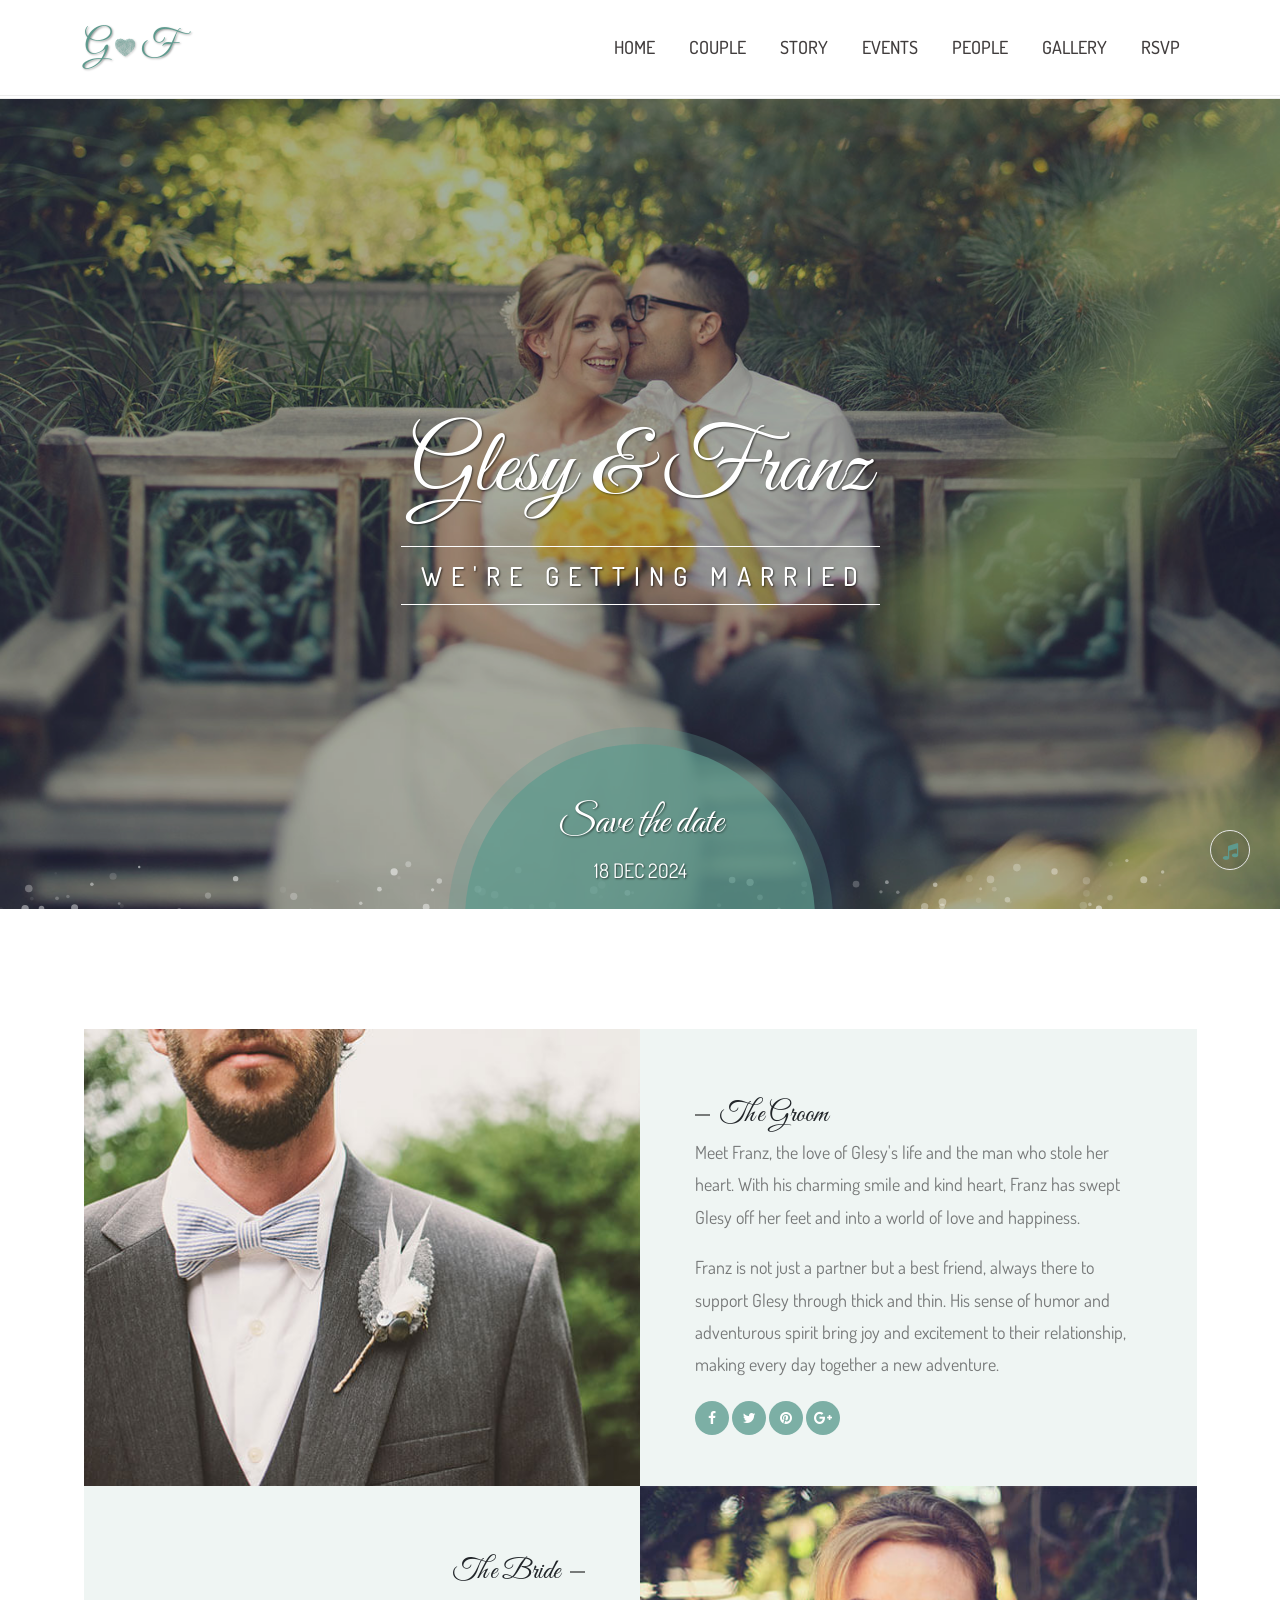
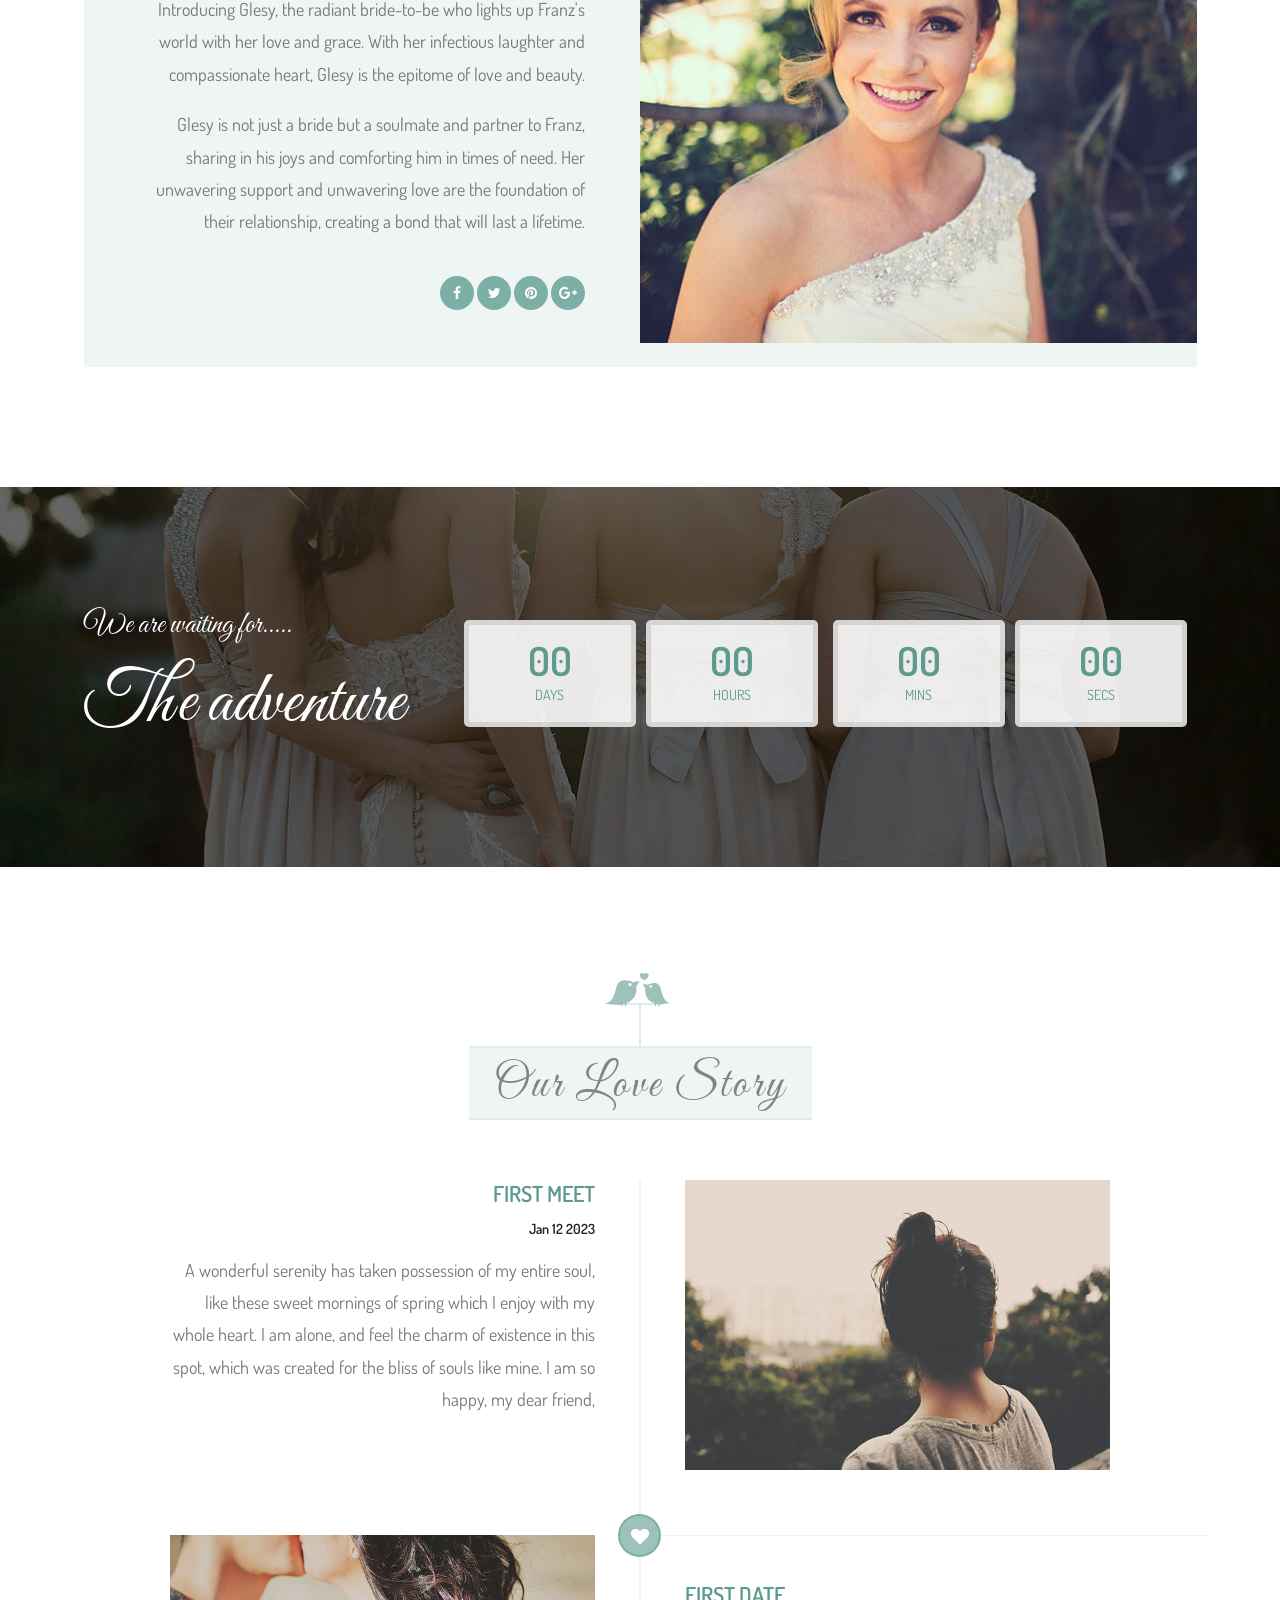
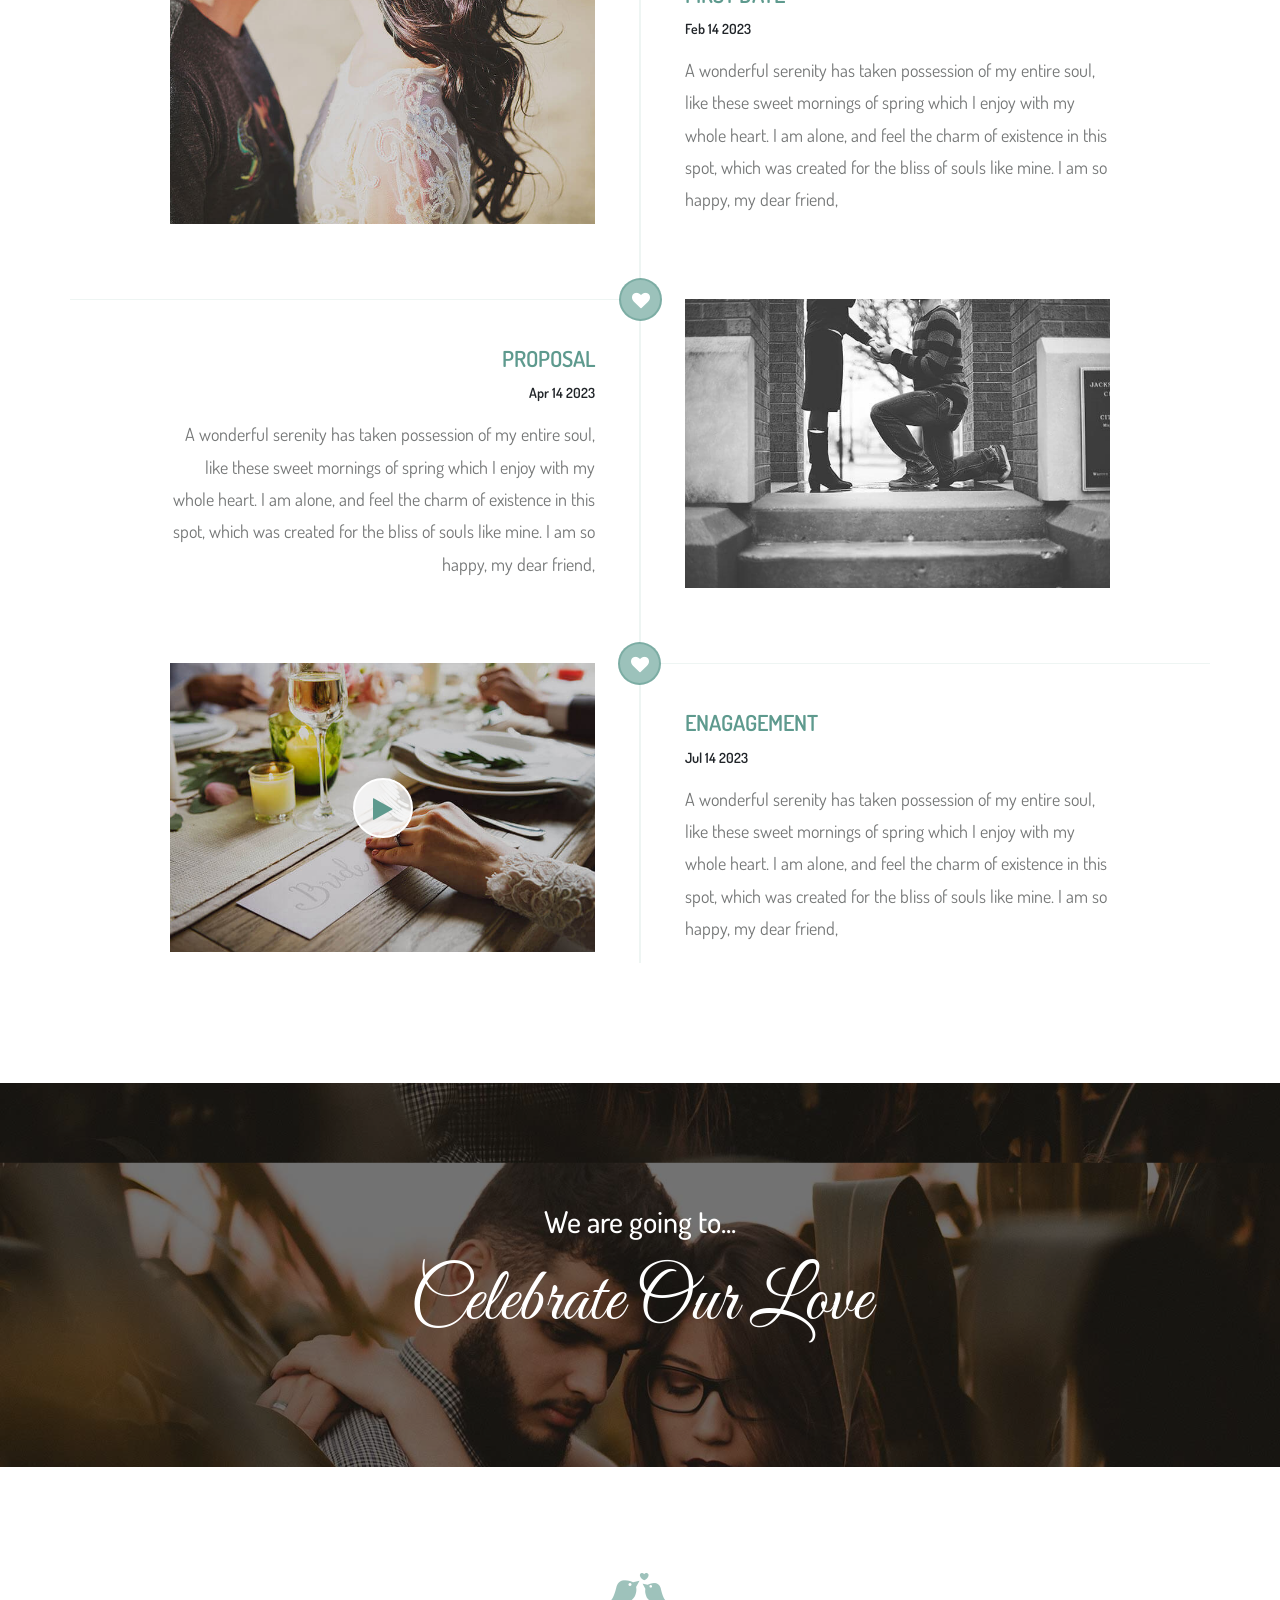
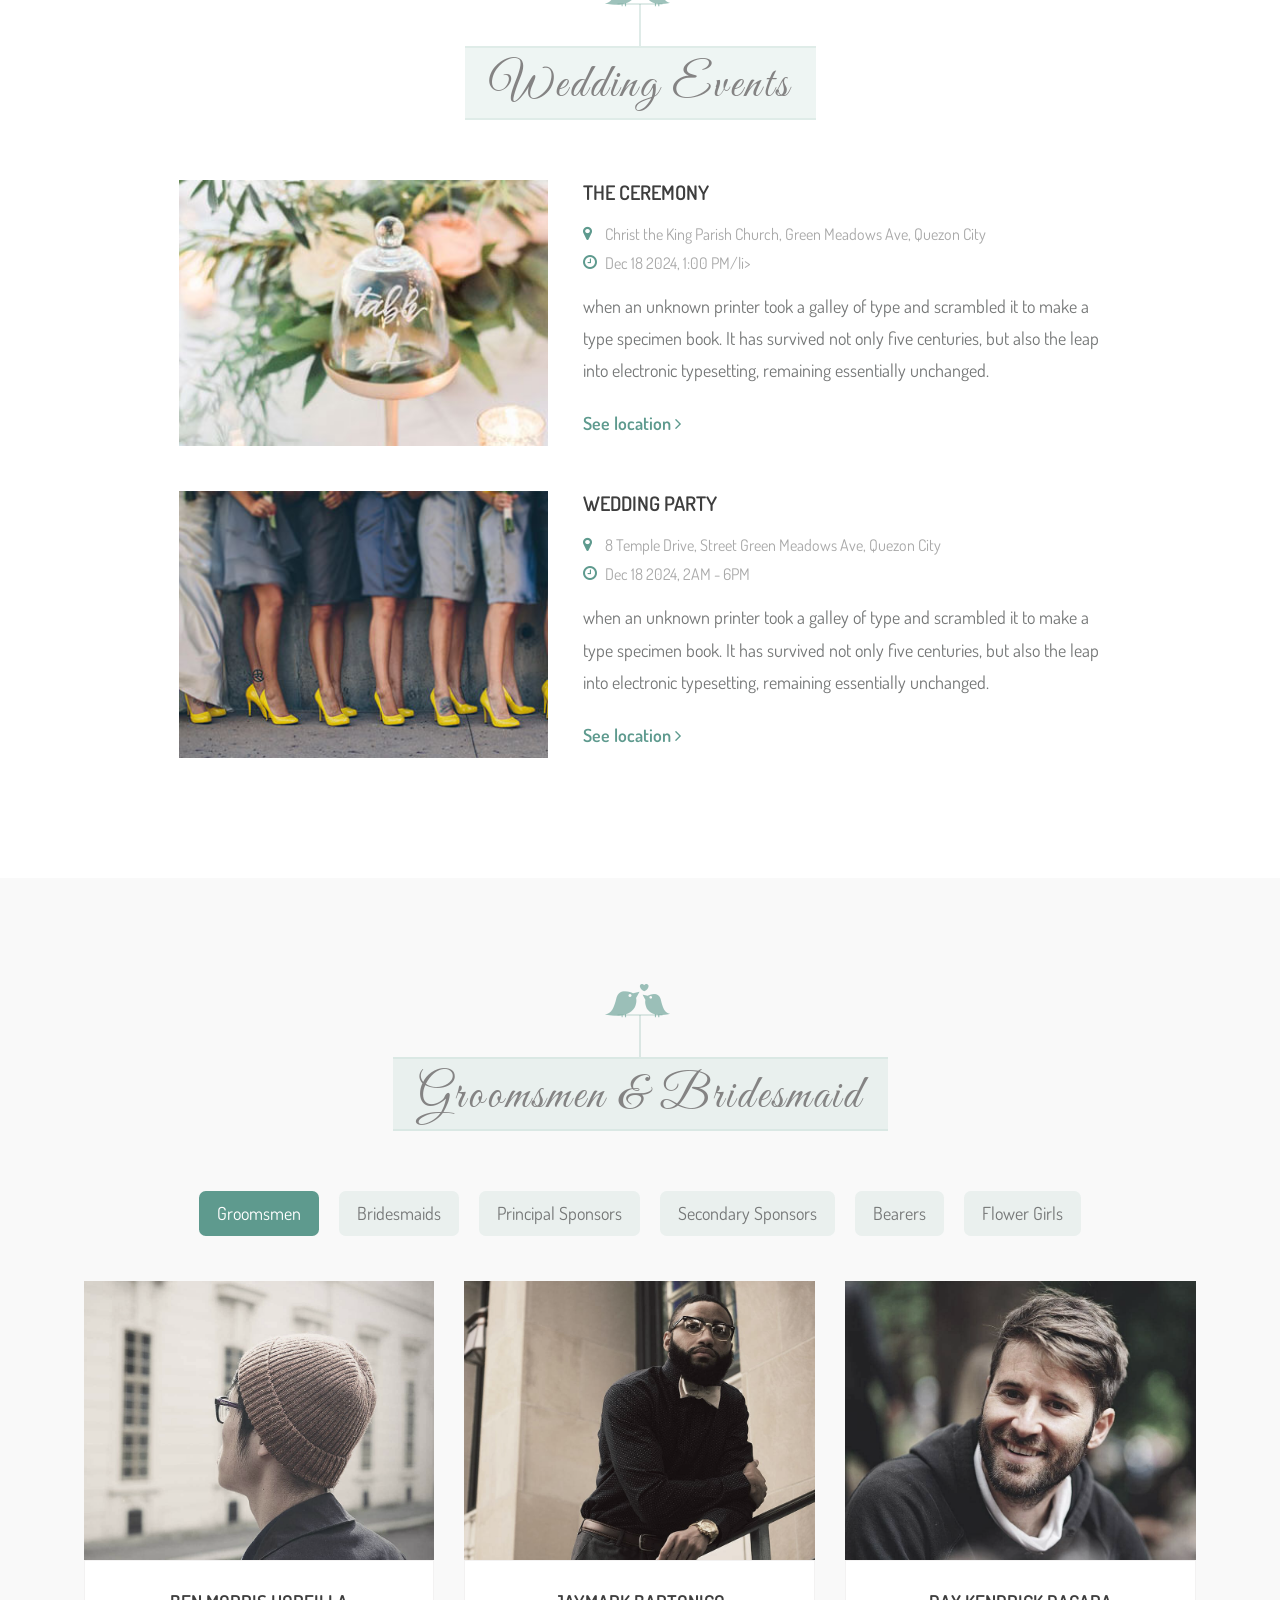
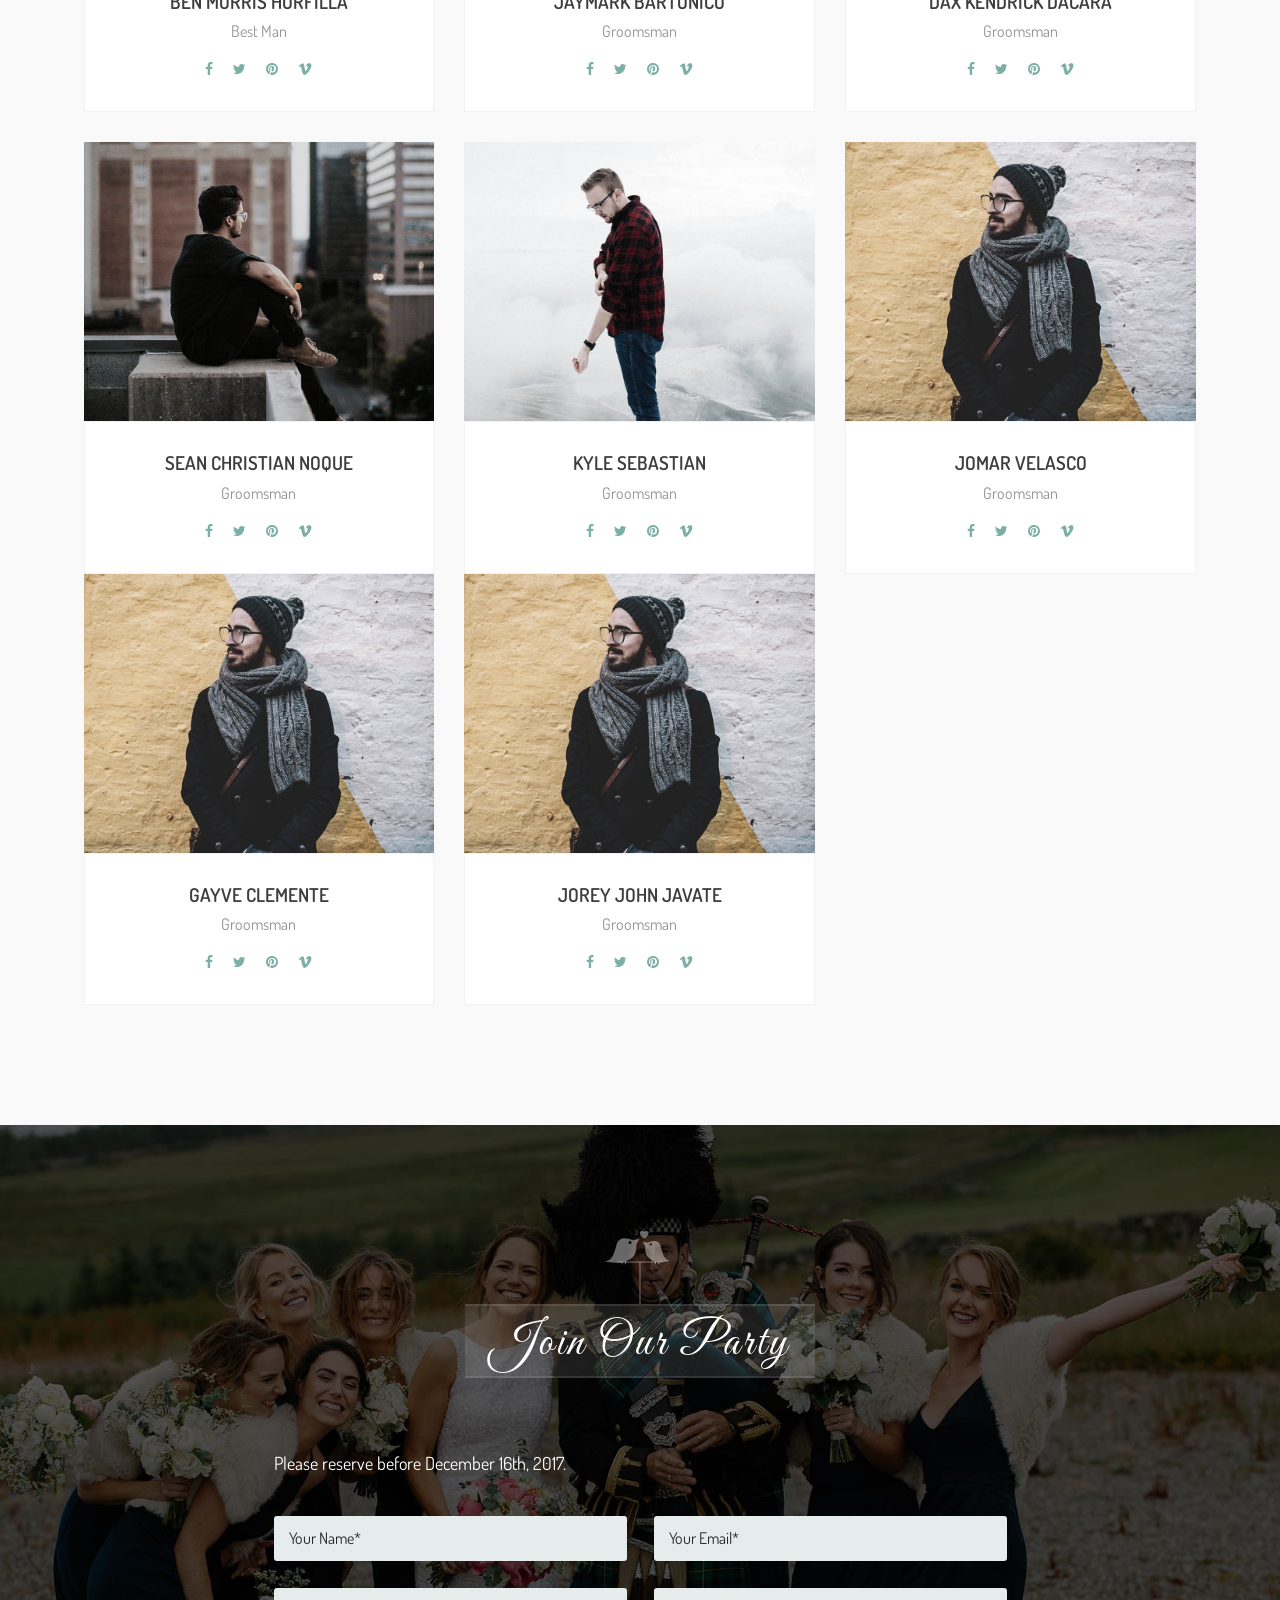
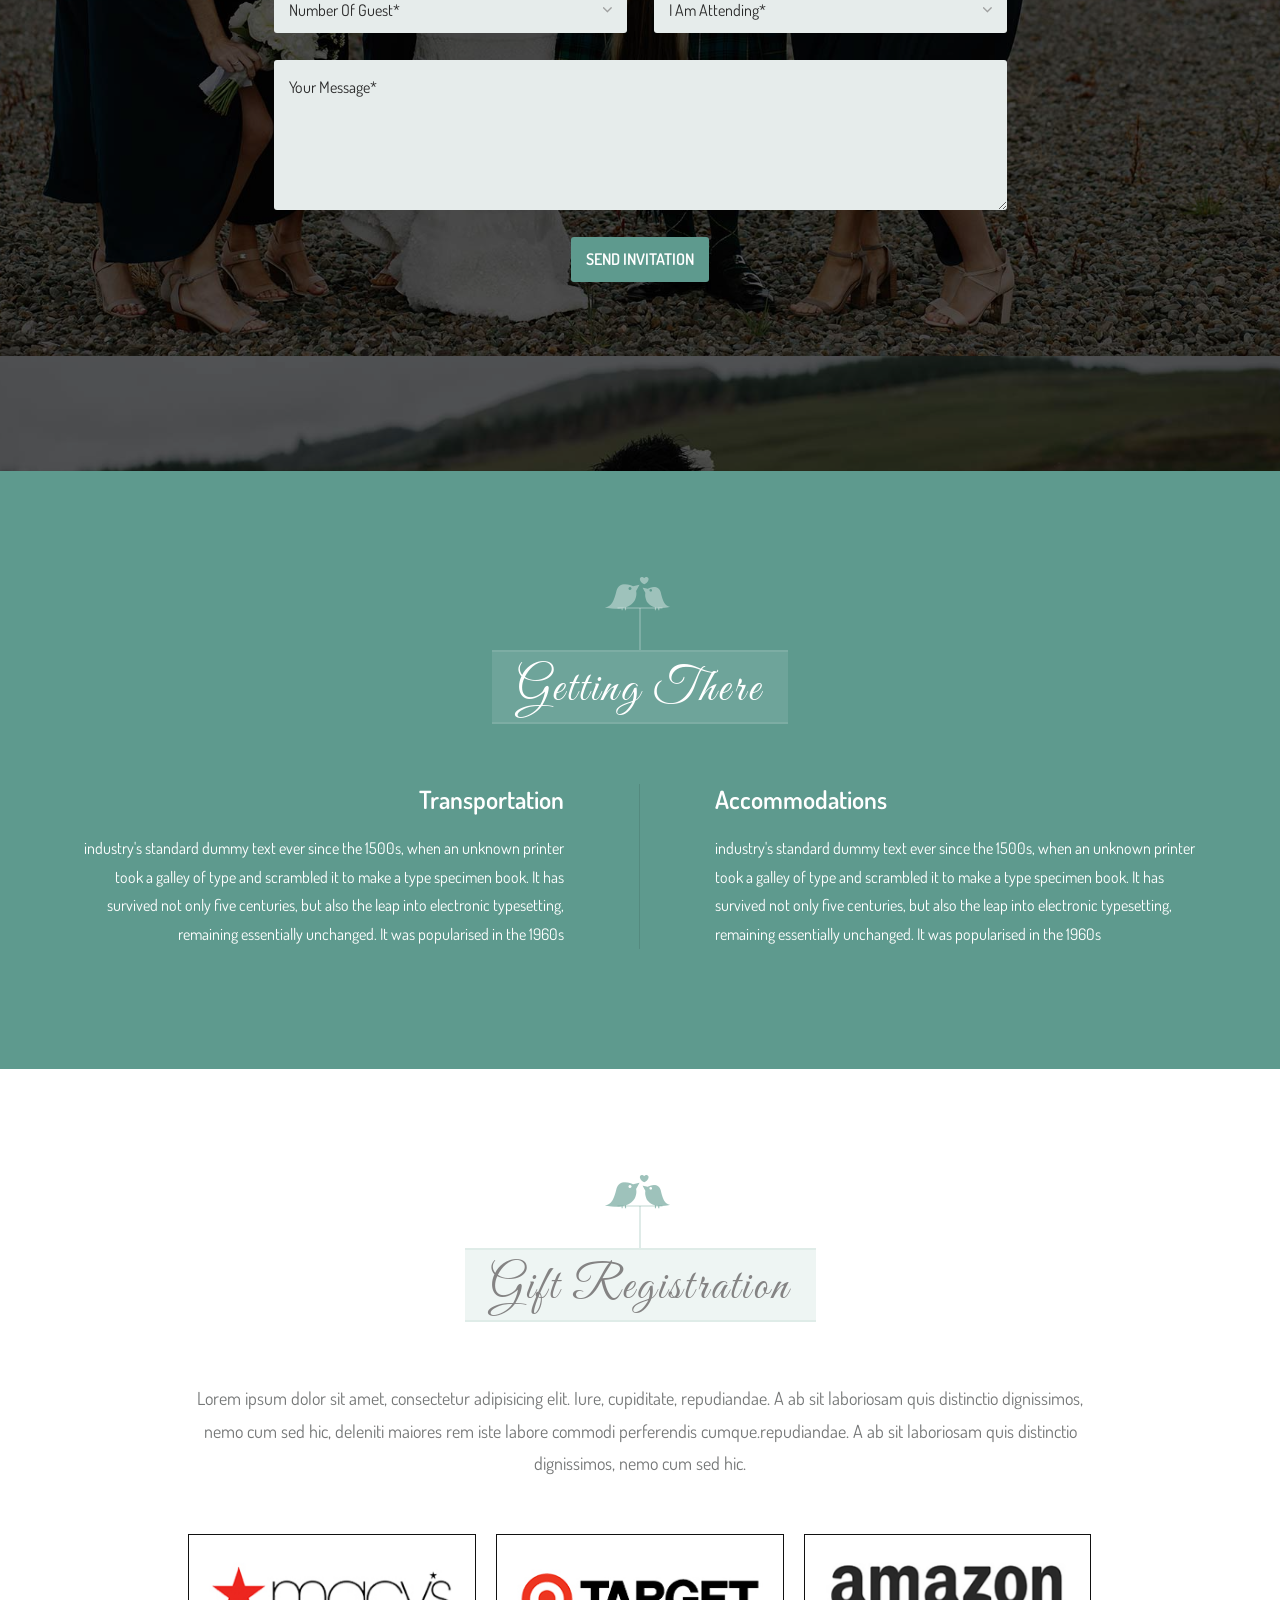
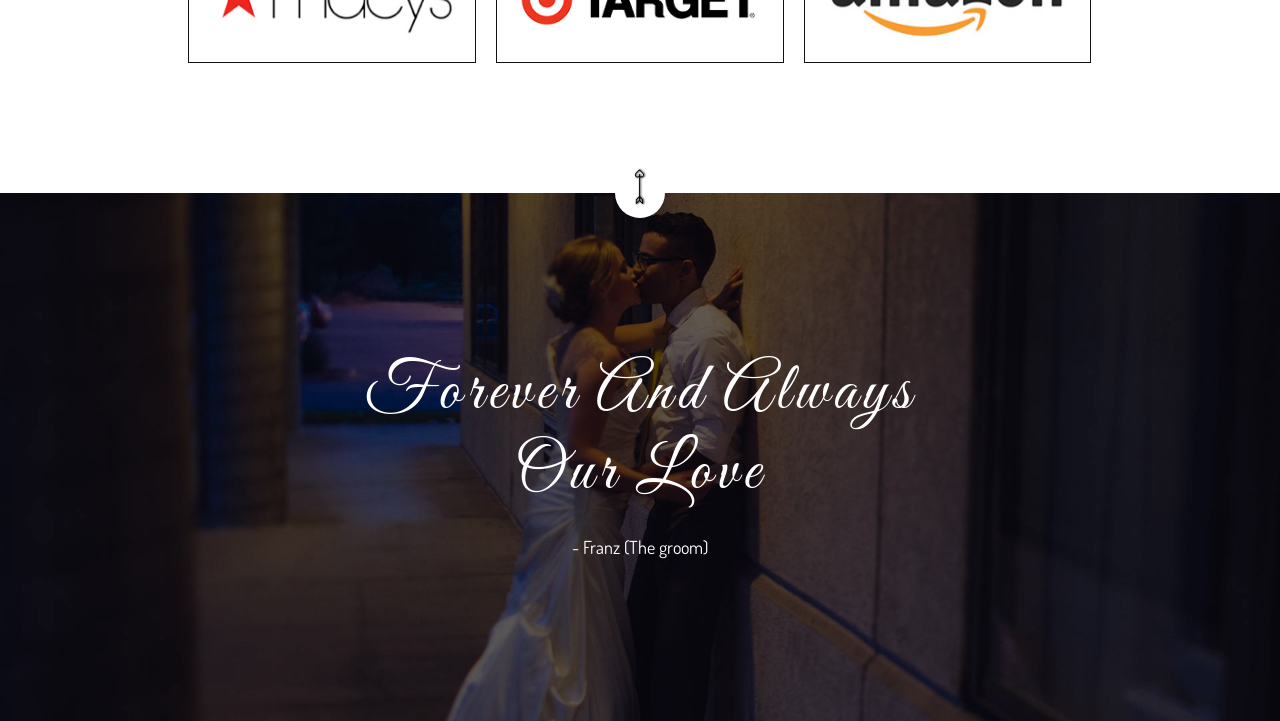
==== commit 3992f3b3: "update page" ====
--- a/index.html
+++ b/index.html
@@ -55,8 +55,7 @@
             </button>
 
             <div class="music-holder">
-                <iframe
-                    src="https://w.soundcloud.com/player/?url=https%3A//api.soundcloud.com/tracks/326494474&amp;auto_play=true&amp;hide_related=true&amp;show_comments=false&amp;show_user=false&amp;show_reposts=false&amp;visual=false"></iframe>
+                <iframe width="100%" height="300" scrolling="no" frameborder="no" allow="autoplay" src="https://w.soundcloud.com/player/?url=https%3A//api.soundcloud.com/tracks/326106253&color=%23ff5500&auto_play=true&hide_related=false&show_comments=true&show_user=true&show_reposts=false&show_teaser=true&visual=true"></iframe><div style="font-size: 10px; color: #cccccc;line-break: anywhere;word-break: normal;overflow: hidden;white-space: nowrap;text-overflow: ellipsis; font-family: Interstate,Lucida Grande,Lucida Sans Unicode,Lucida Sans,Garuda,Verdana,Tahoma,sans-serif;font-weight: 100;"><a href="https://soundcloud.com/burn-m-1" title="Burn M" target="_blank" style="color: #cccccc; text-decoration: none;">Burn M</a> · <a href="https://soundcloud.com/burn-m-1/so-many-questions" title="So Many Questions (Side A)" target="_blank" style="color: #cccccc; text-decoration: none;">So Many Questions (Side A)</a></div>
             </div>
         </div>
 
@@ -64,7 +63,7 @@
 
             <nav class="navbar navbar-expand-lg navbar-dark" id="mainNav">
                 <div class="container">
-                    <a class="navbar-brand" href="#page-top">G <i class="fi flaticon-shape-1"></i> F</a>
+                    <a class="navbar-brand" href="/">G <i class="fi flaticon-shape-1"></i> F</a>
                     <button class="navbar-toggler" type="button" data-bs-toggle="collapse"
                         data-bs-target="#navbarResponsive" aria-controls="navbarResponsive" aria-expanded="false"
                         aria-label="Toggle navigation">
@@ -885,7 +884,7 @@
             </div>
         </section>
 
-        <section class="gallery-section section-padding" id="gallery">
+        <!-- <section class="gallery-section section-padding" id="gallery">
             <div class="container">
                 <div class="row">
                     <div class="col col-xs-12">
@@ -961,7 +960,7 @@
                     </div>
                 </div>
             </div>
-        </section>
+        </section> -->
 
         <section class="rsvp-section section-padding parallax" data-bg-image="images/rsvp-bg.jpg" data-speed="7"
             id="rsvp">
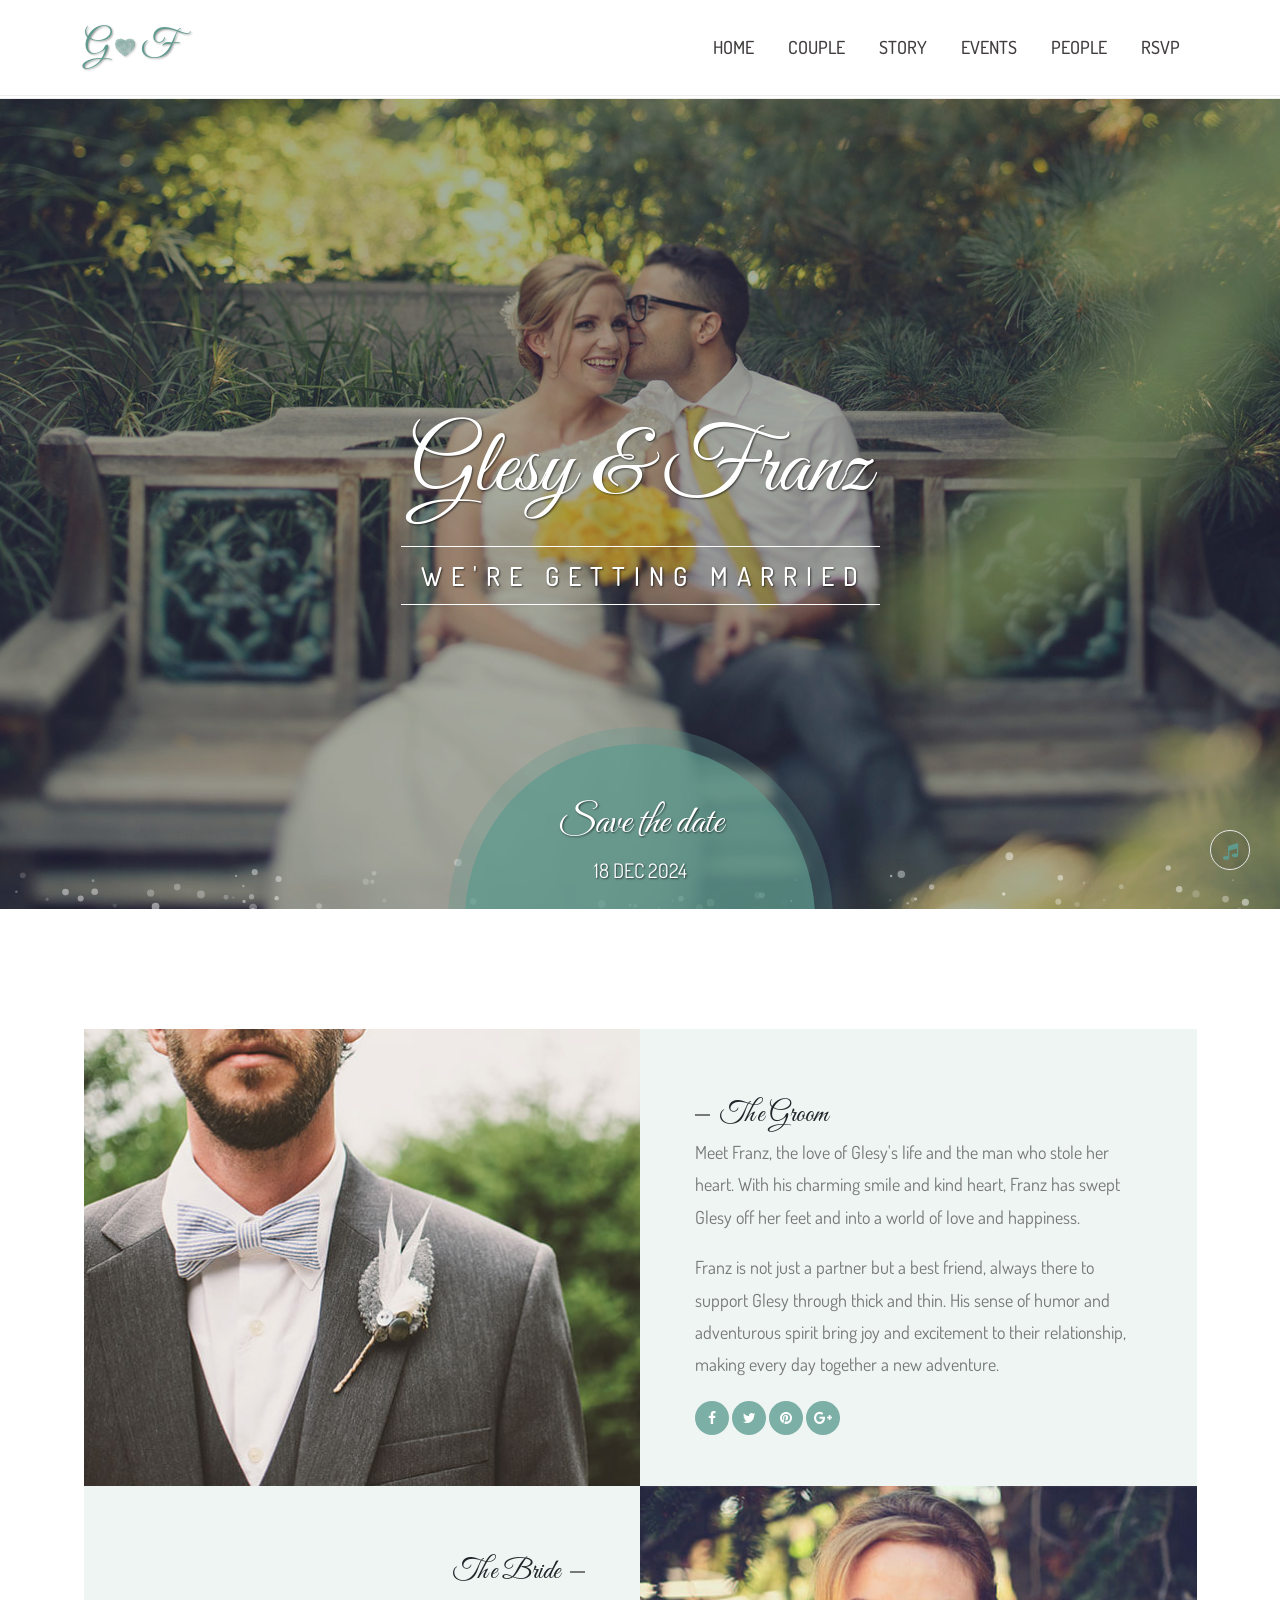
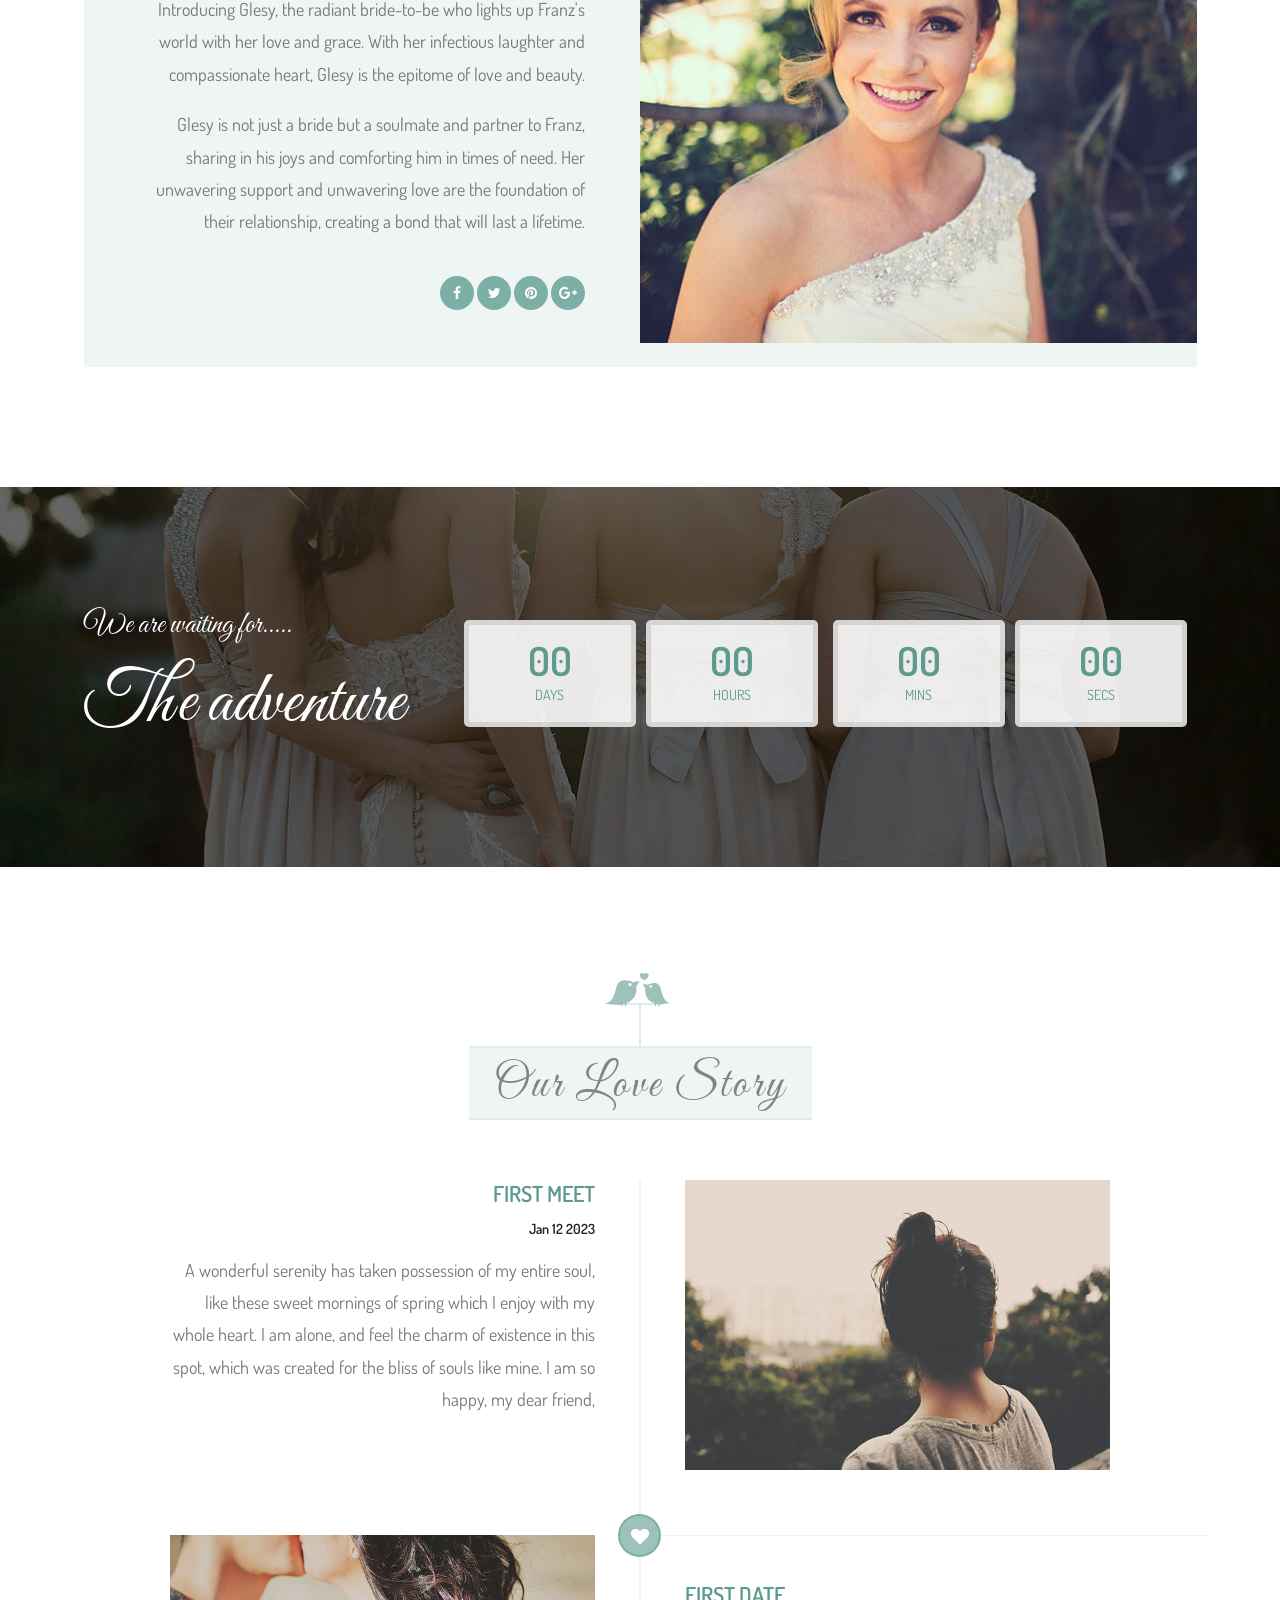
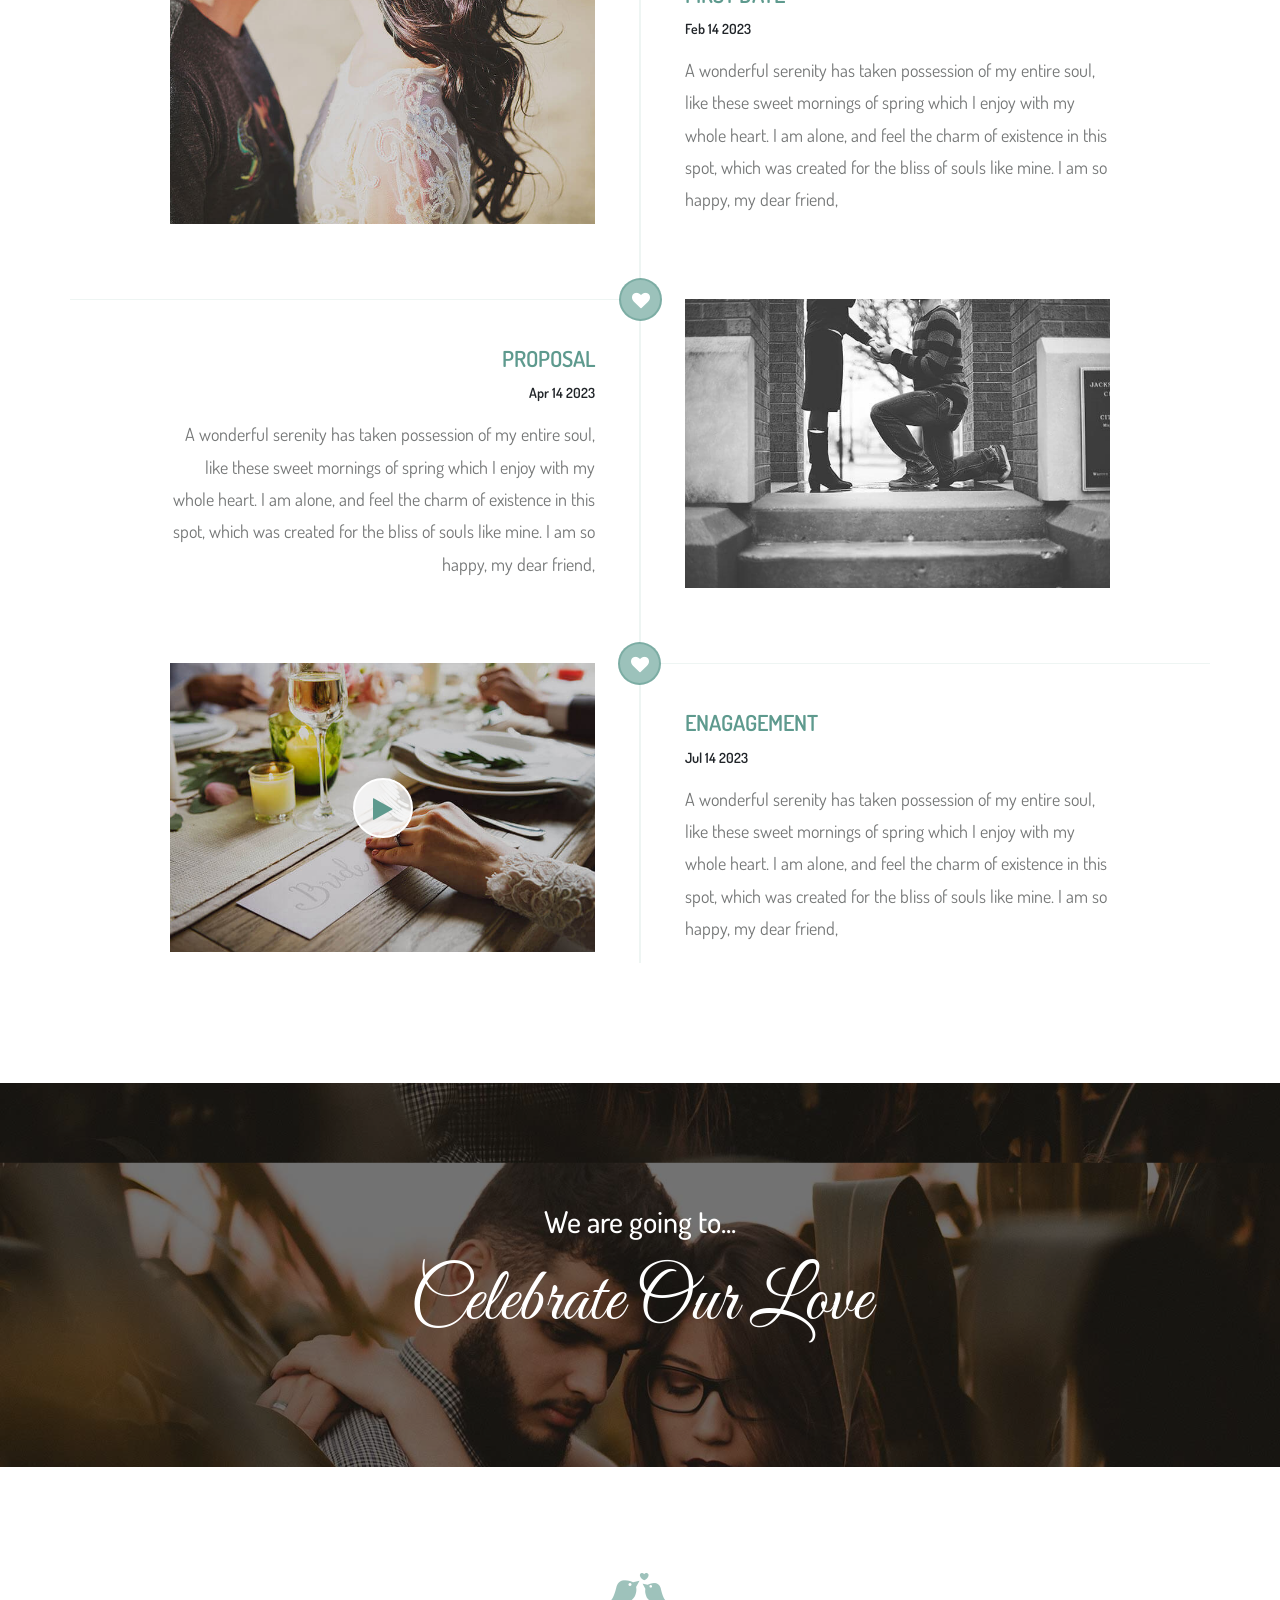
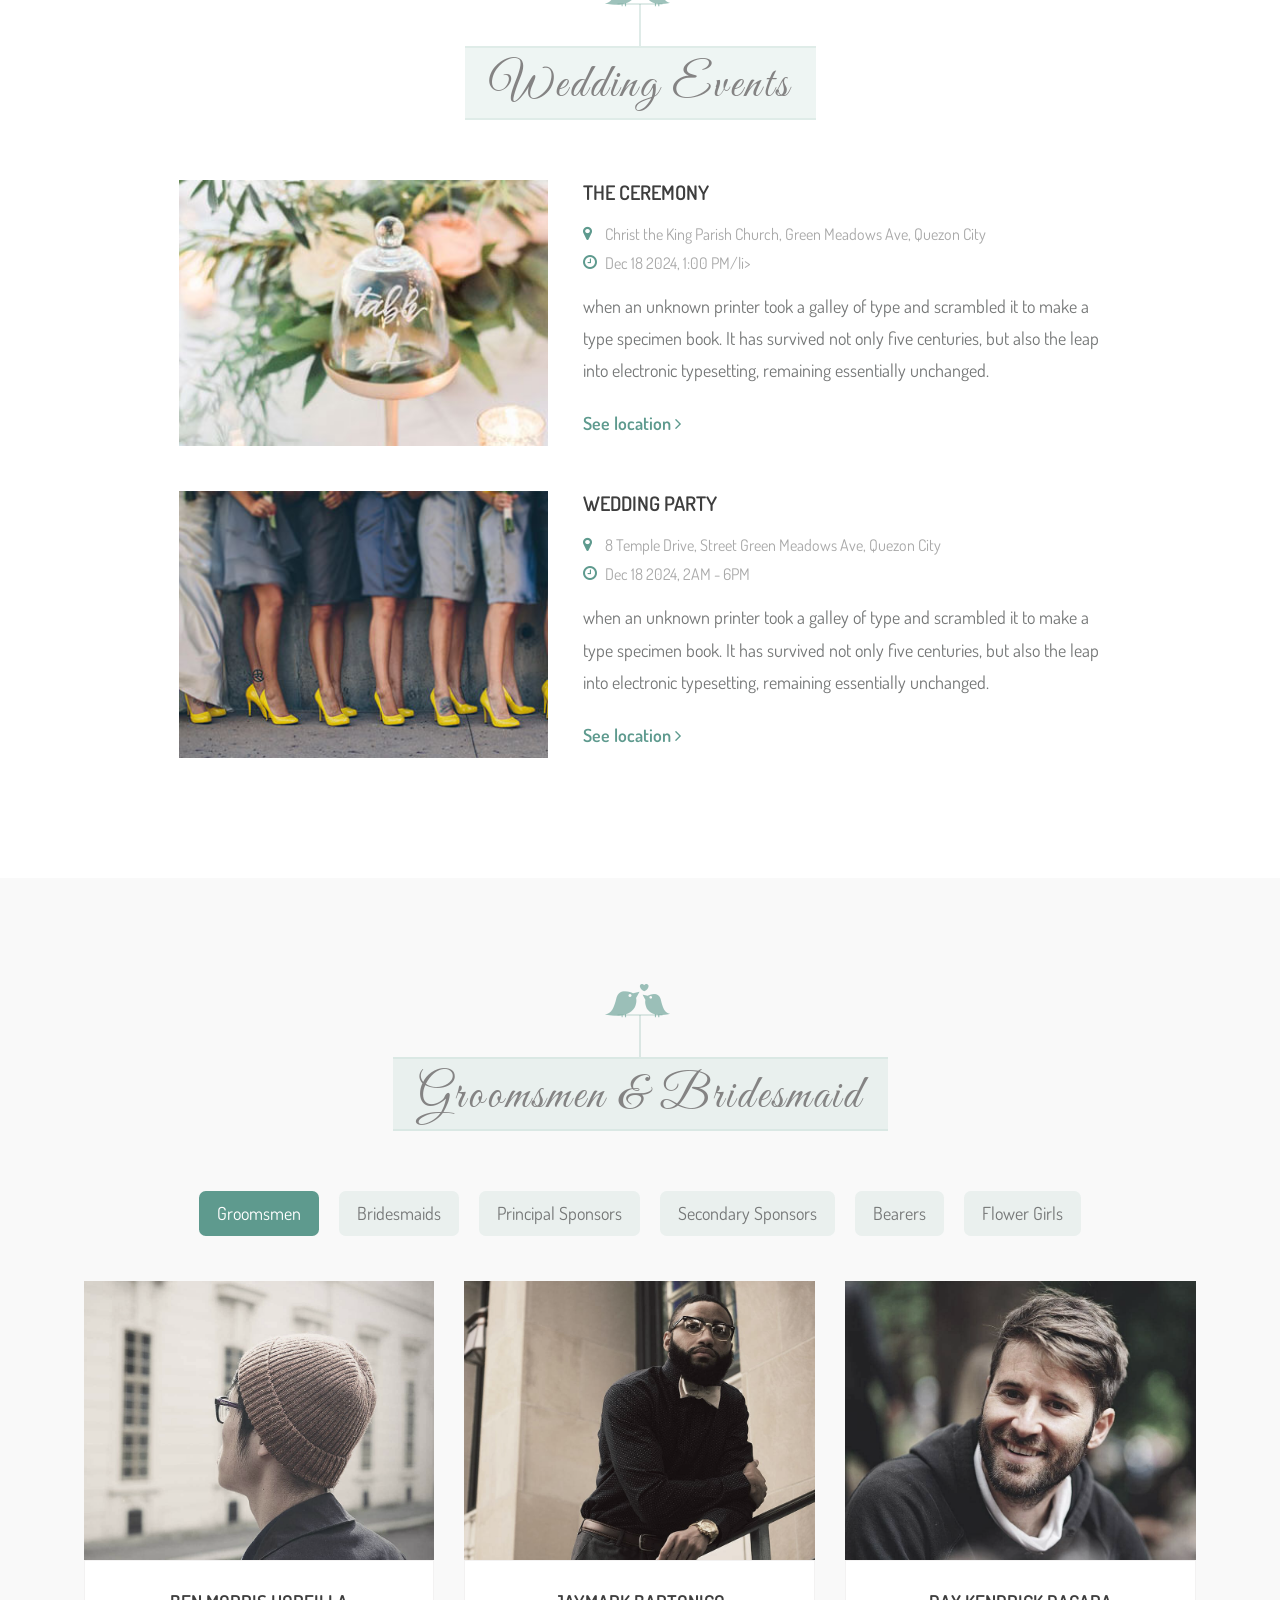
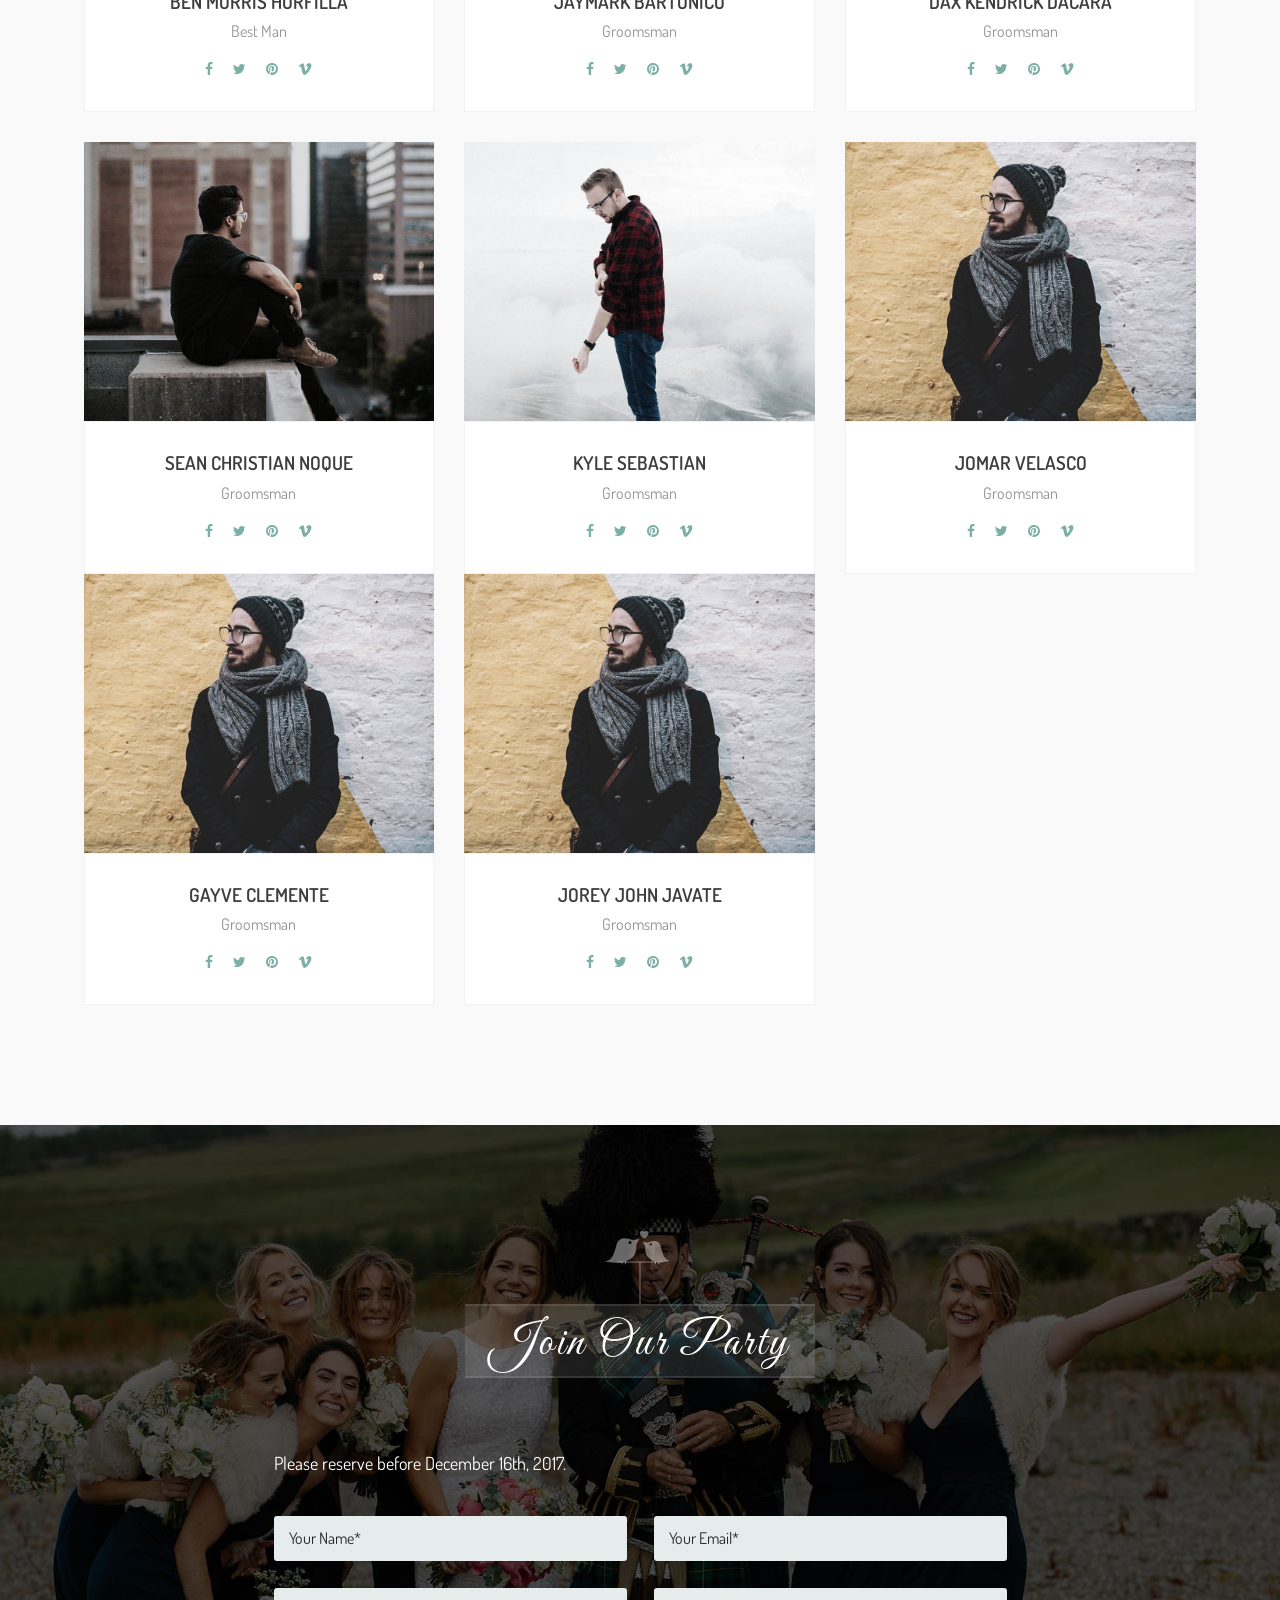
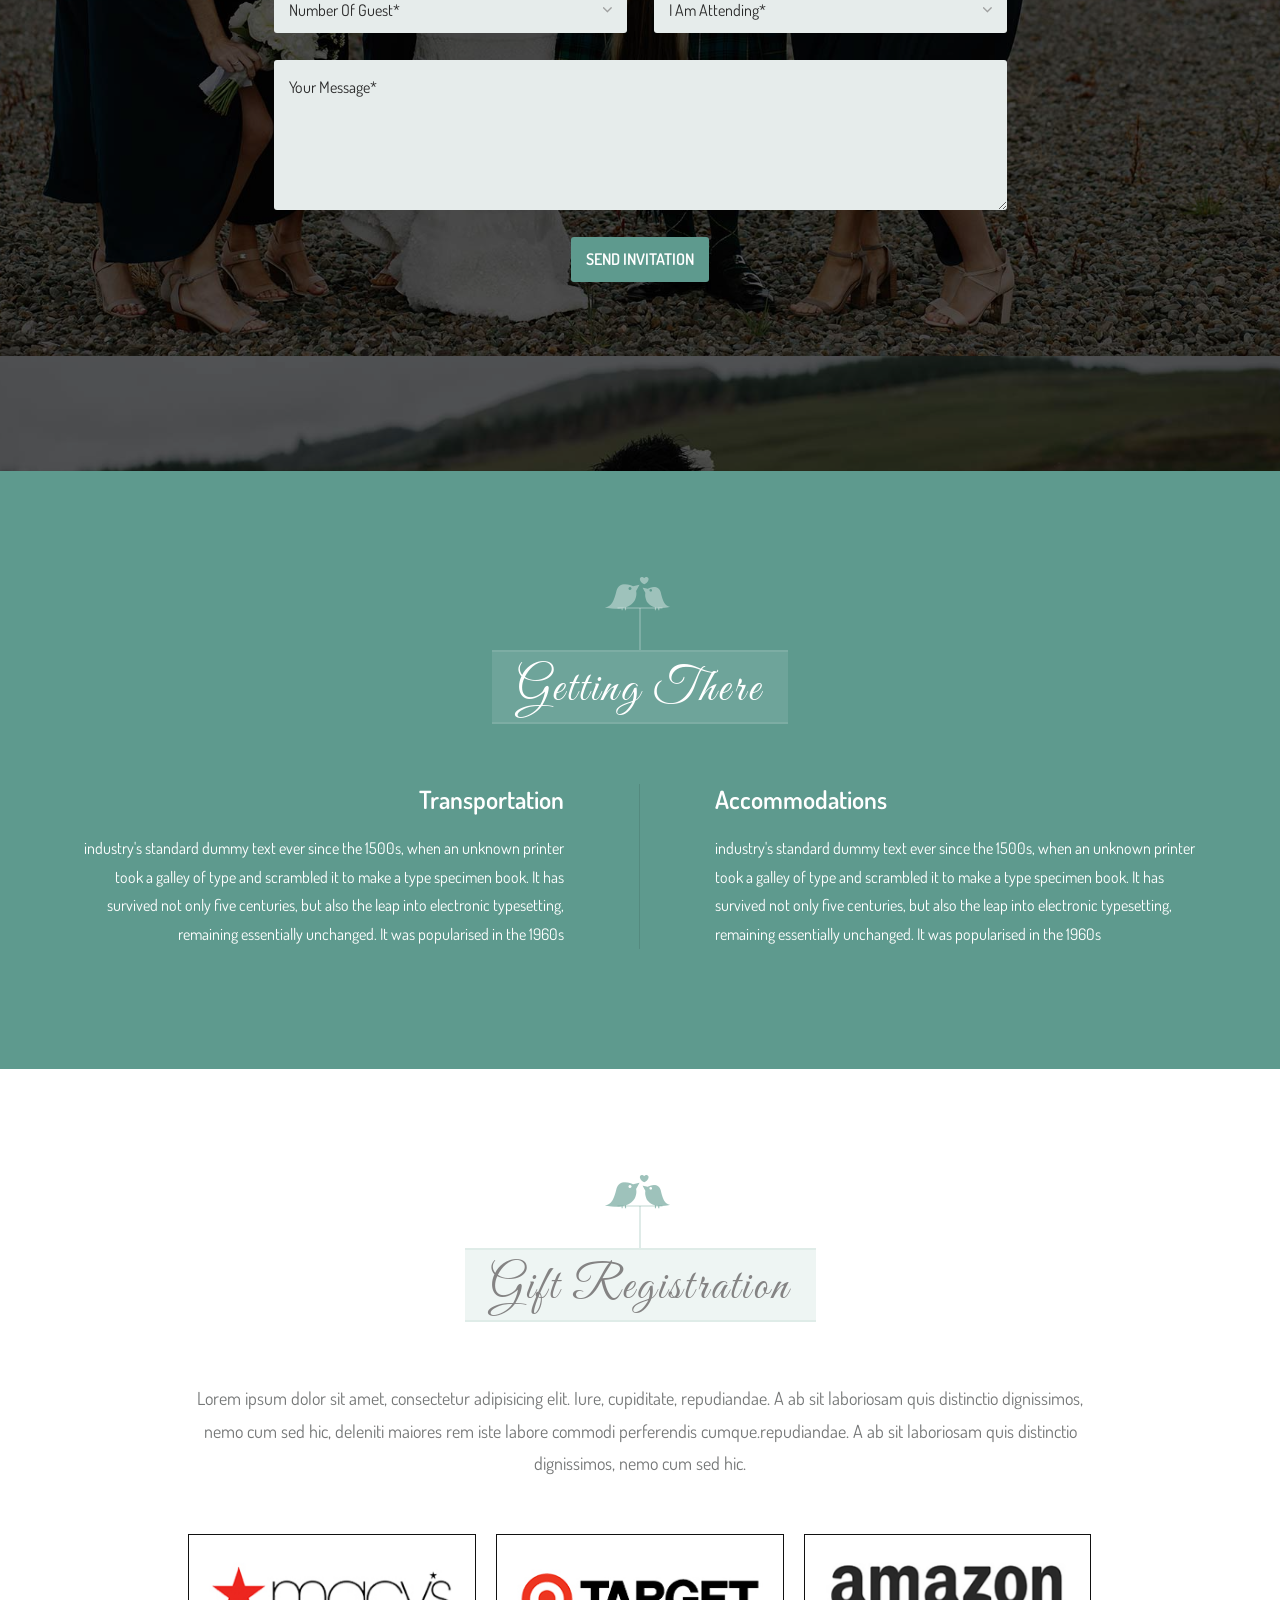
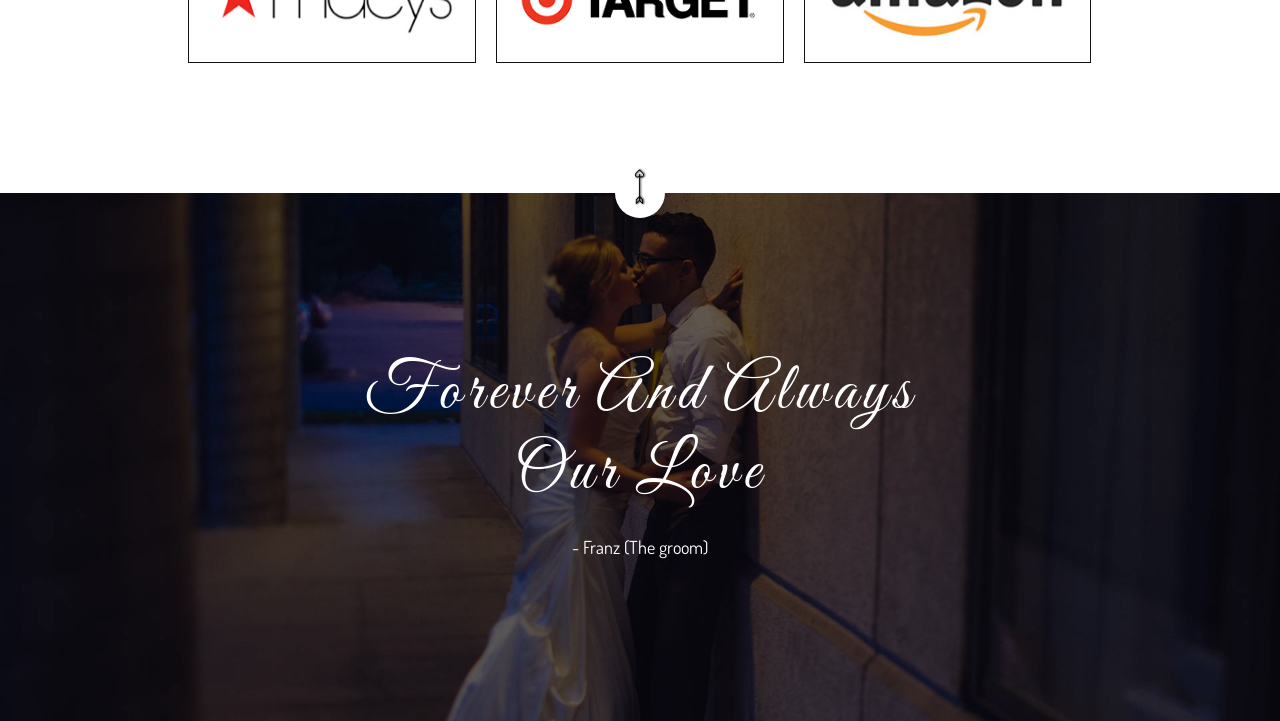
==== commit b9f7b2ae: "update page" ====
--- a/index.html
+++ b/index.html
@@ -76,7 +76,7 @@
                             <li class="nav-item"><a class="nav-link" href="#story">Story</a></li>
                             <li class="nav-item"><a class="nav-link" href="#events">Events</a></li>
                             <li class="nav-item"><a class="nav-link" href="#people">People</a></li>
-                            <li class="nav-item"><a class="nav-link" href="#gallery">Gallery</a></li>
+                            <!-- <li class="nav-item"><a class="nav-link" href="#gallery">Gallery</a></li> -->
                             <li class="nav-item"><a class="nav-link" href="#rsvp">RSVP</a></li>
                         </ul>
                     </div>
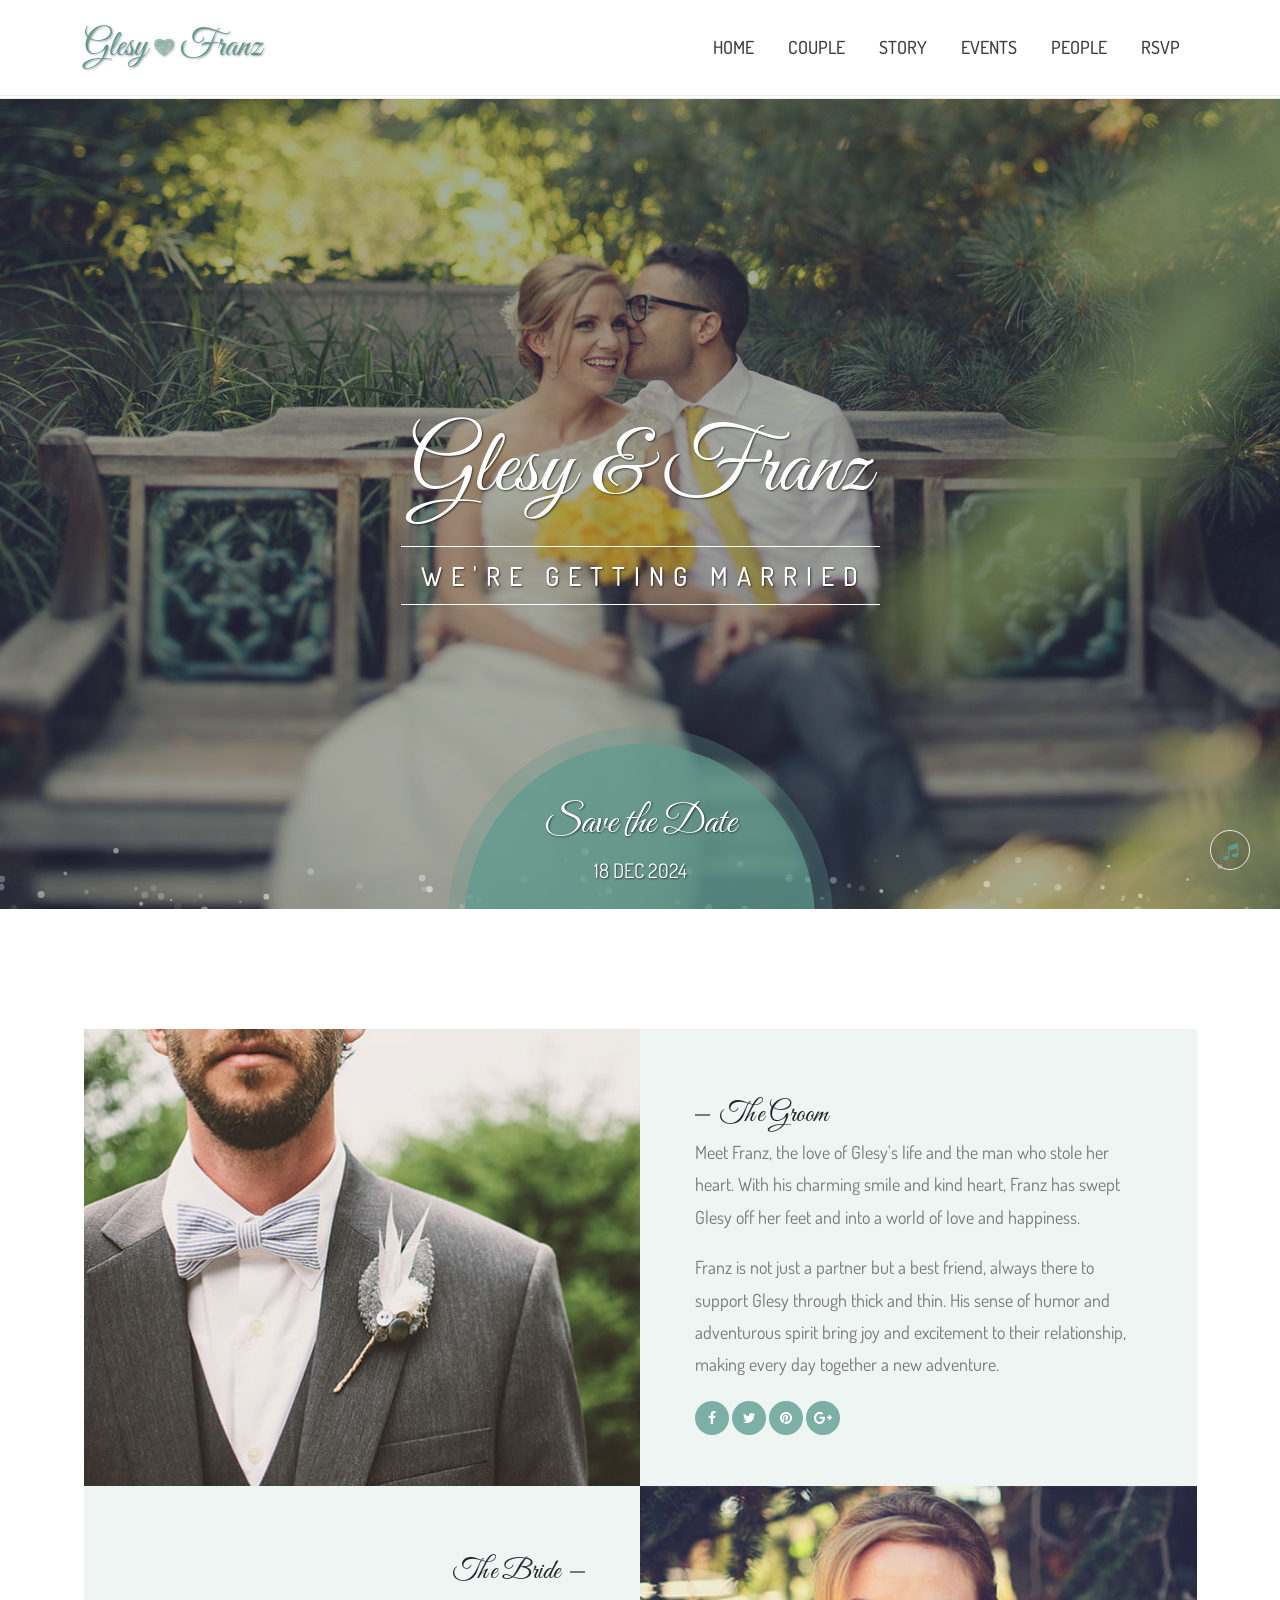
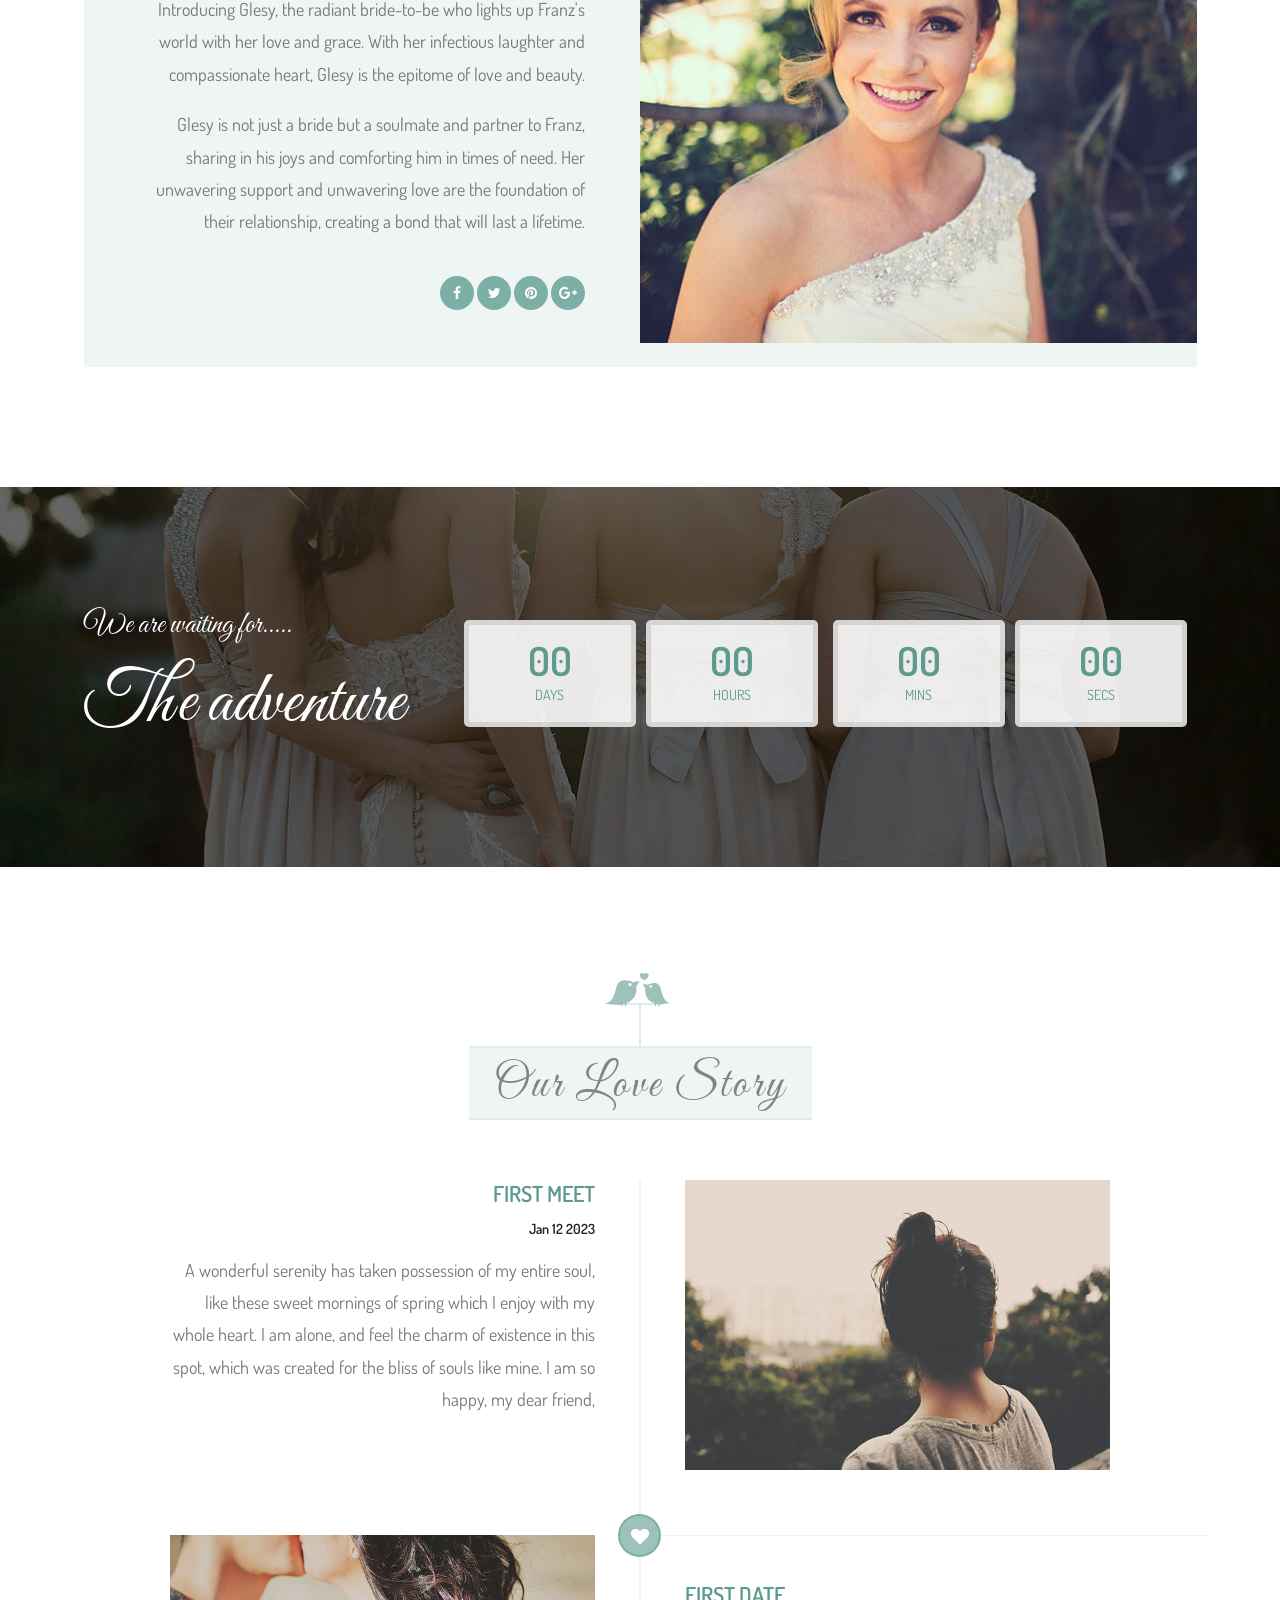
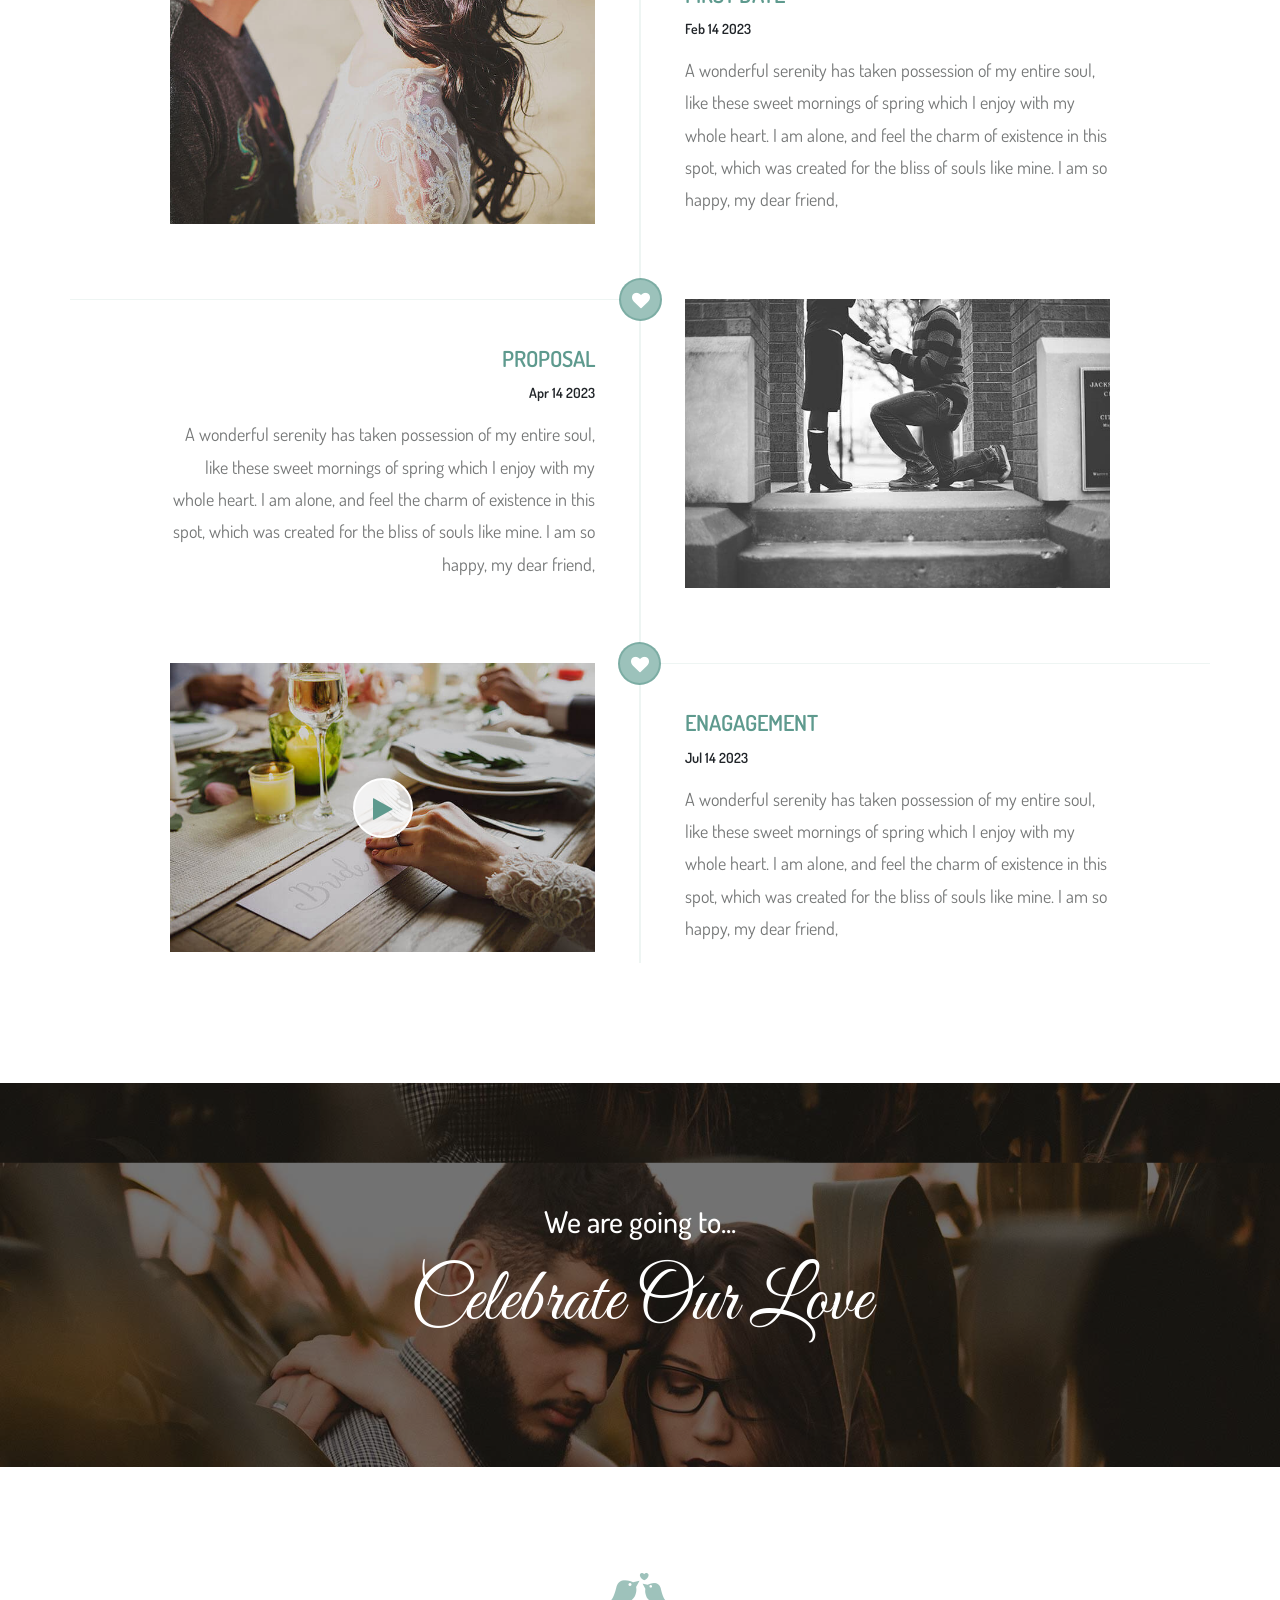
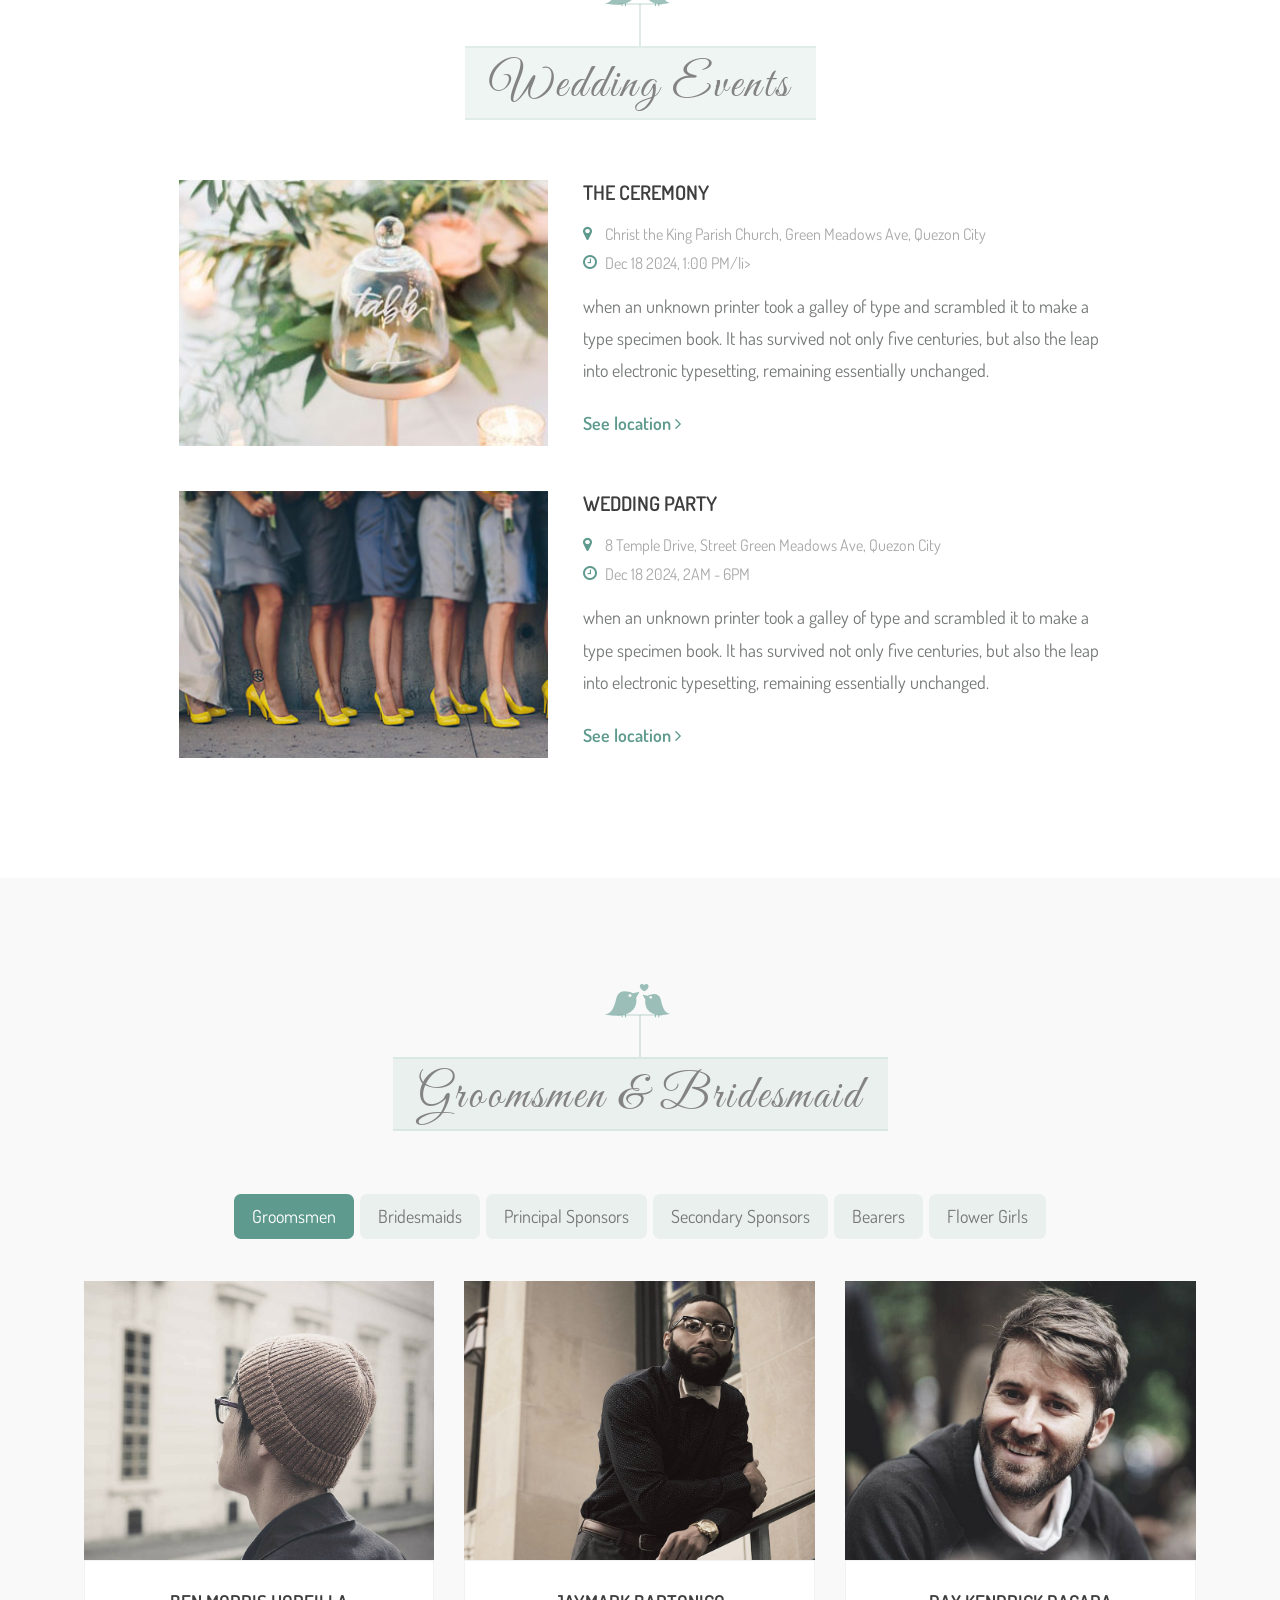
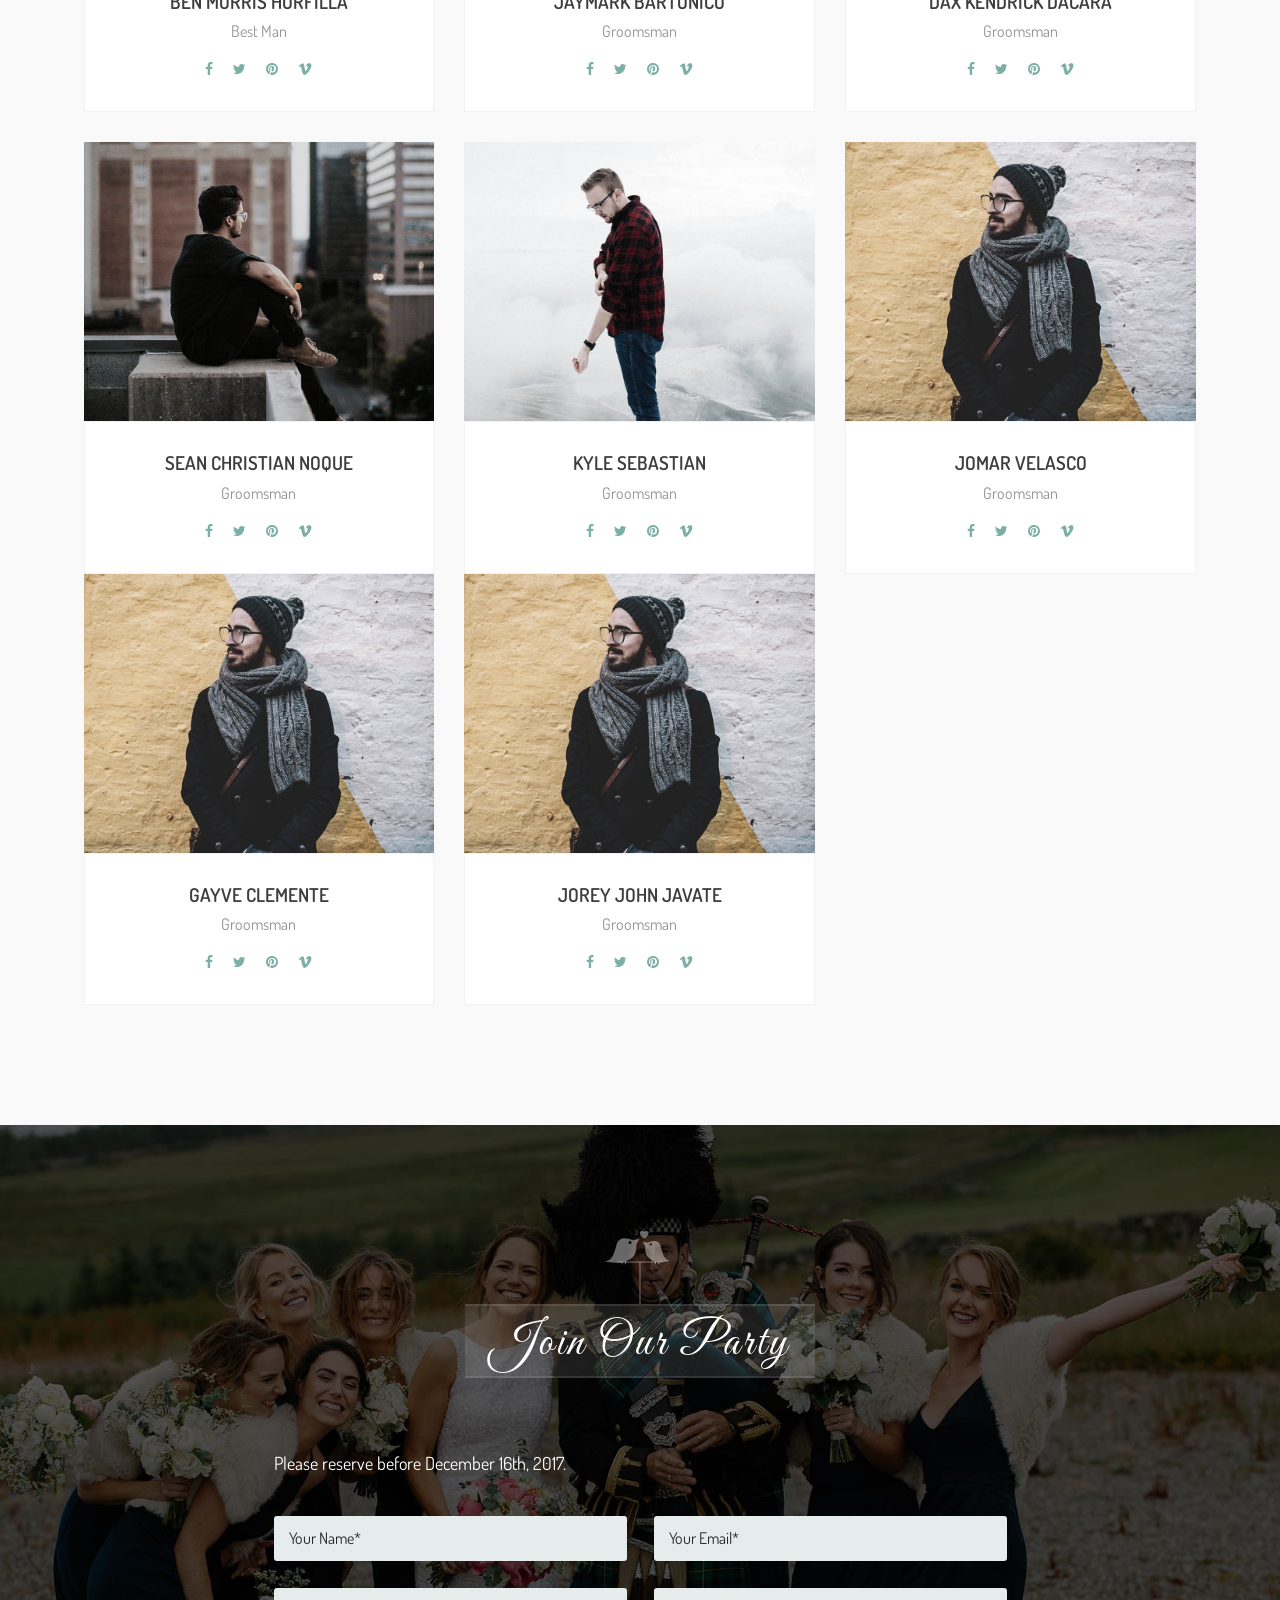
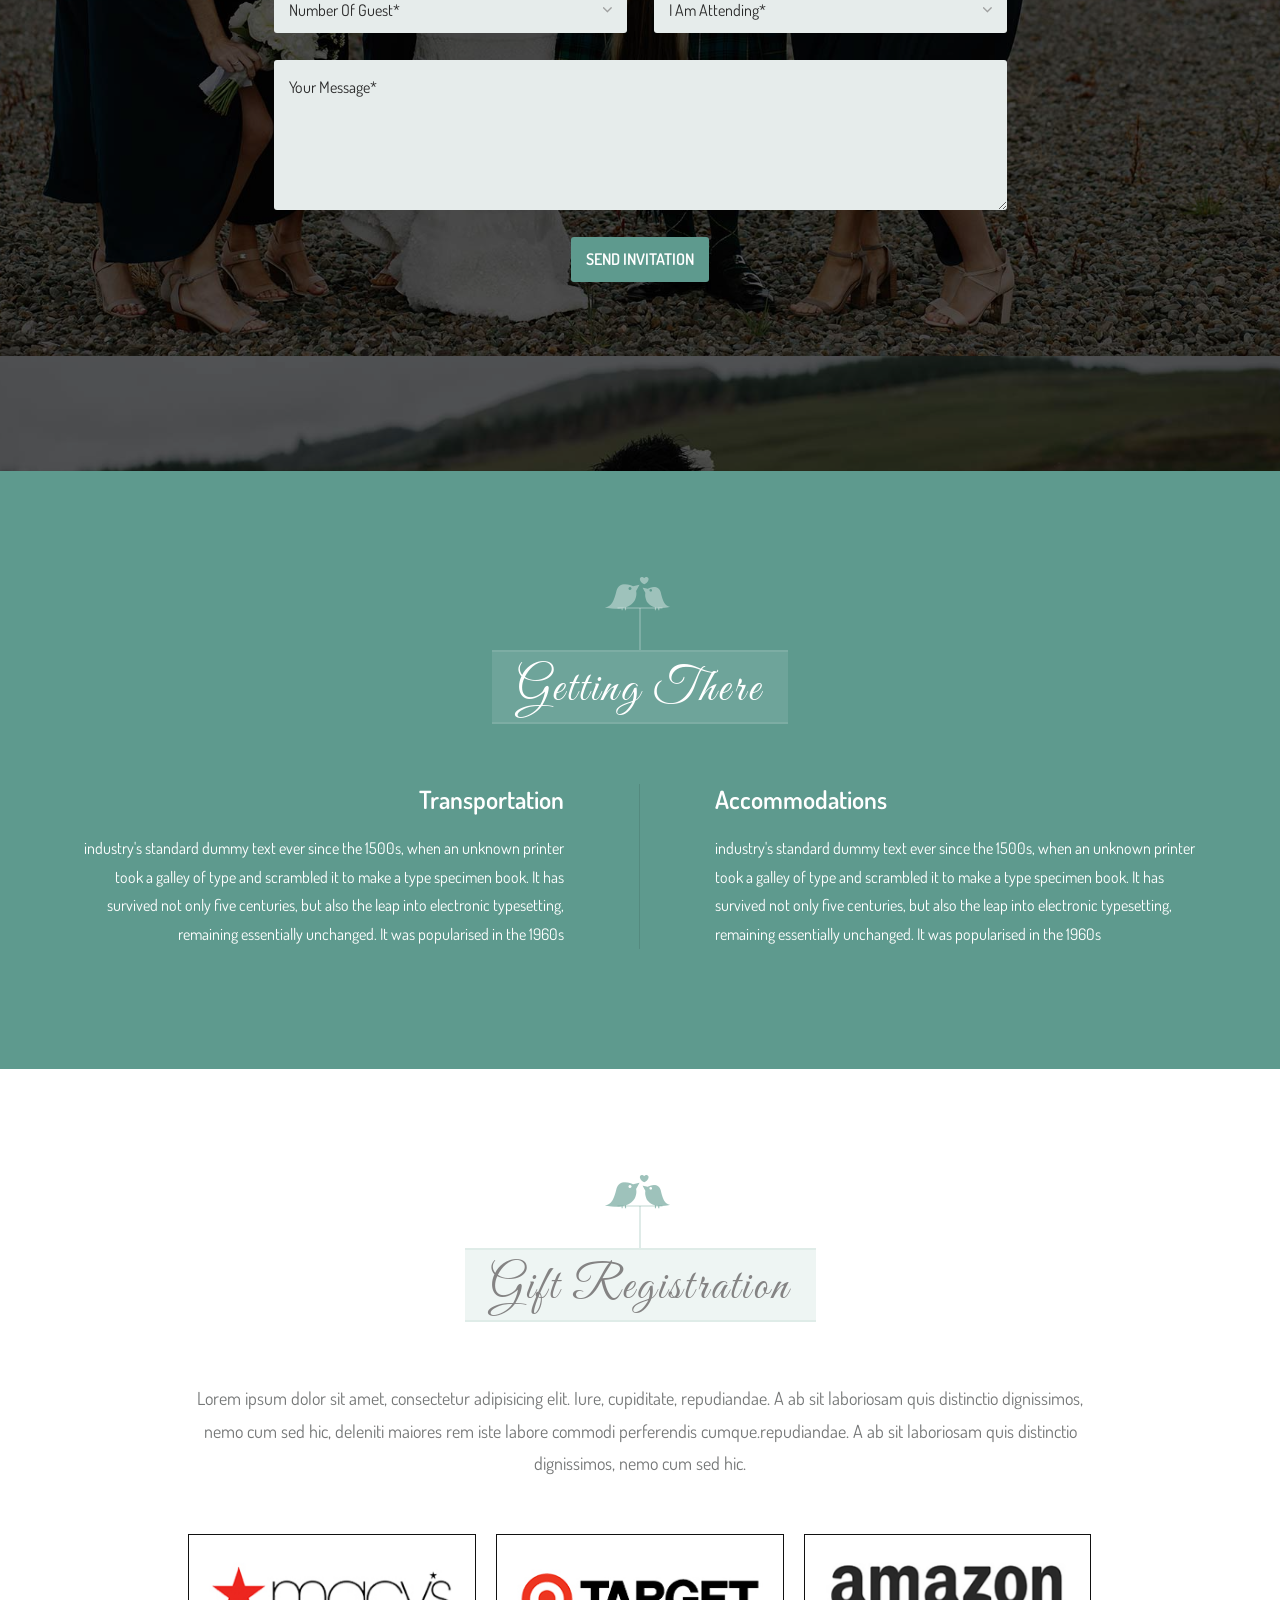
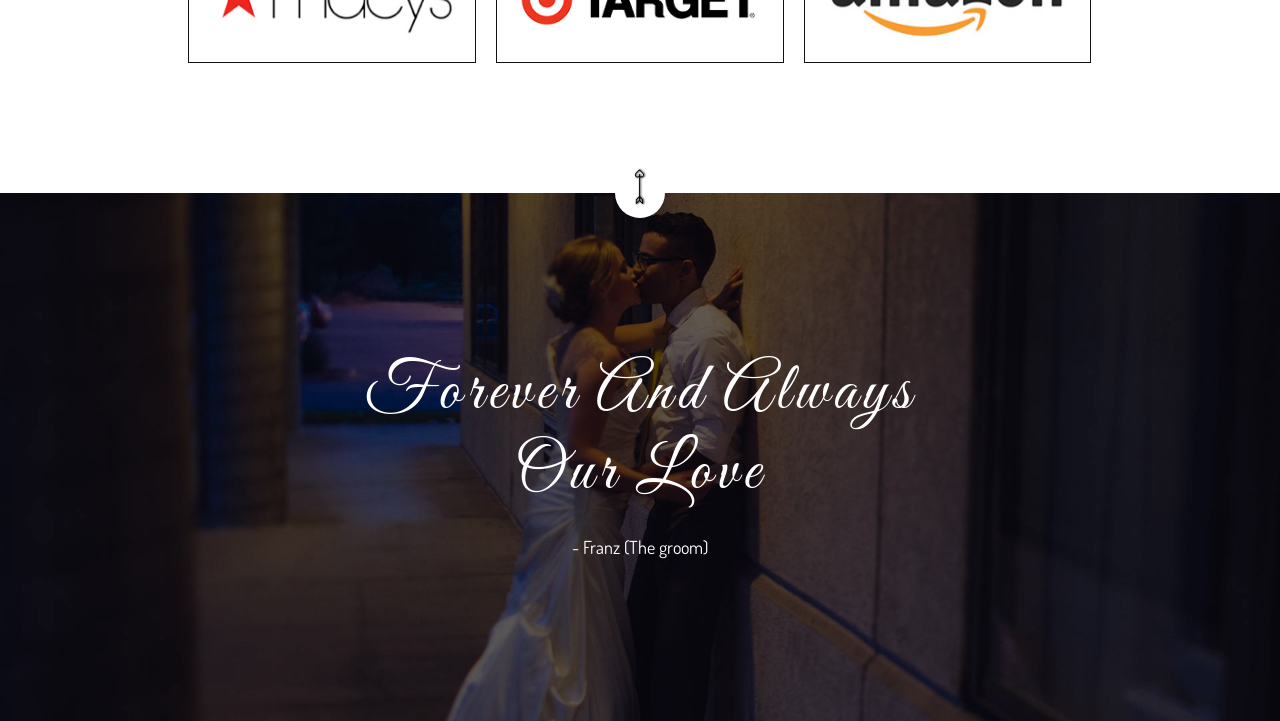
==== commit dc09bc8b: "update page" ====
--- a/index.html
+++ b/index.html
@@ -63,7 +63,7 @@
 
             <nav class="navbar navbar-expand-lg navbar-dark" id="mainNav">
                 <div class="container">
-                    <a class="navbar-brand" href="/">G <i class="fi flaticon-shape-1"></i> F</a>
+                    <a class="navbar-brand" href="/">Glesy <i class="fi flaticon-shape-1"></i> Franz</a>
                     <button class="navbar-toggler" type="button" data-bs-toggle="collapse"
                         data-bs-target="#navbarResponsive" aria-controls="navbarResponsive" aria-expanded="false"
                         aria-label="Toggle navigation">
@@ -124,7 +124,7 @@
                 </div>
 
                 <div class="save-the-date">
-                    <h4>Save the date</h4>
+                    <h4>Save the Date</h4>
                     <span class="date">18 DEC 2024</span>
                 </div>
             </div>
--- a/css/style.css
+++ b/css/style.css
@@ -1124,6 +1124,11 @@
   font-weight: 500;
   padding: 25px 17px;
   text-transform: uppercase;
+}
+
+.site-header .navbar .navbar-nav .nav-item .nav-link:hover {
+  color: #7cafa5;
+  text-decoration: line-through;
 }
 
 @media screen and (min-width: 992px) {
@@ -1913,9 +1918,9 @@
   -ms-border-radius: 50%;
   border-radius: 50%;
   opacity: 0;
-  -webkit-transition: 1s 2.3s ease-in-out;
-  -o-transition: 1s 2.3s ease-in-out;
-  transition: 1s 2.3s ease-in-out;
+  -webkit-transition: 1s 1.3s ease-in-out;
+  -o-transition: 1s 1.3s ease-in-out;
+  transition: 1s 1.3s ease-in-out;
 }
 
 @media (max-width: 1199px) {
@@ -3032,7 +3037,7 @@
 
 @media (max-width: 767px) {
   .inportant-people-section .tablist {
-    margin-bottom: 35px;
+    margin-bottom: 105px;
   }
 }
 
@@ -3043,7 +3048,7 @@
 
 .inportant-people-section .tablist ul li {
   float: left;
-  margin: 0 10px;
+  margin: 3px 3px;
 }
 
 .inportant-people-section .tablist ul li a {
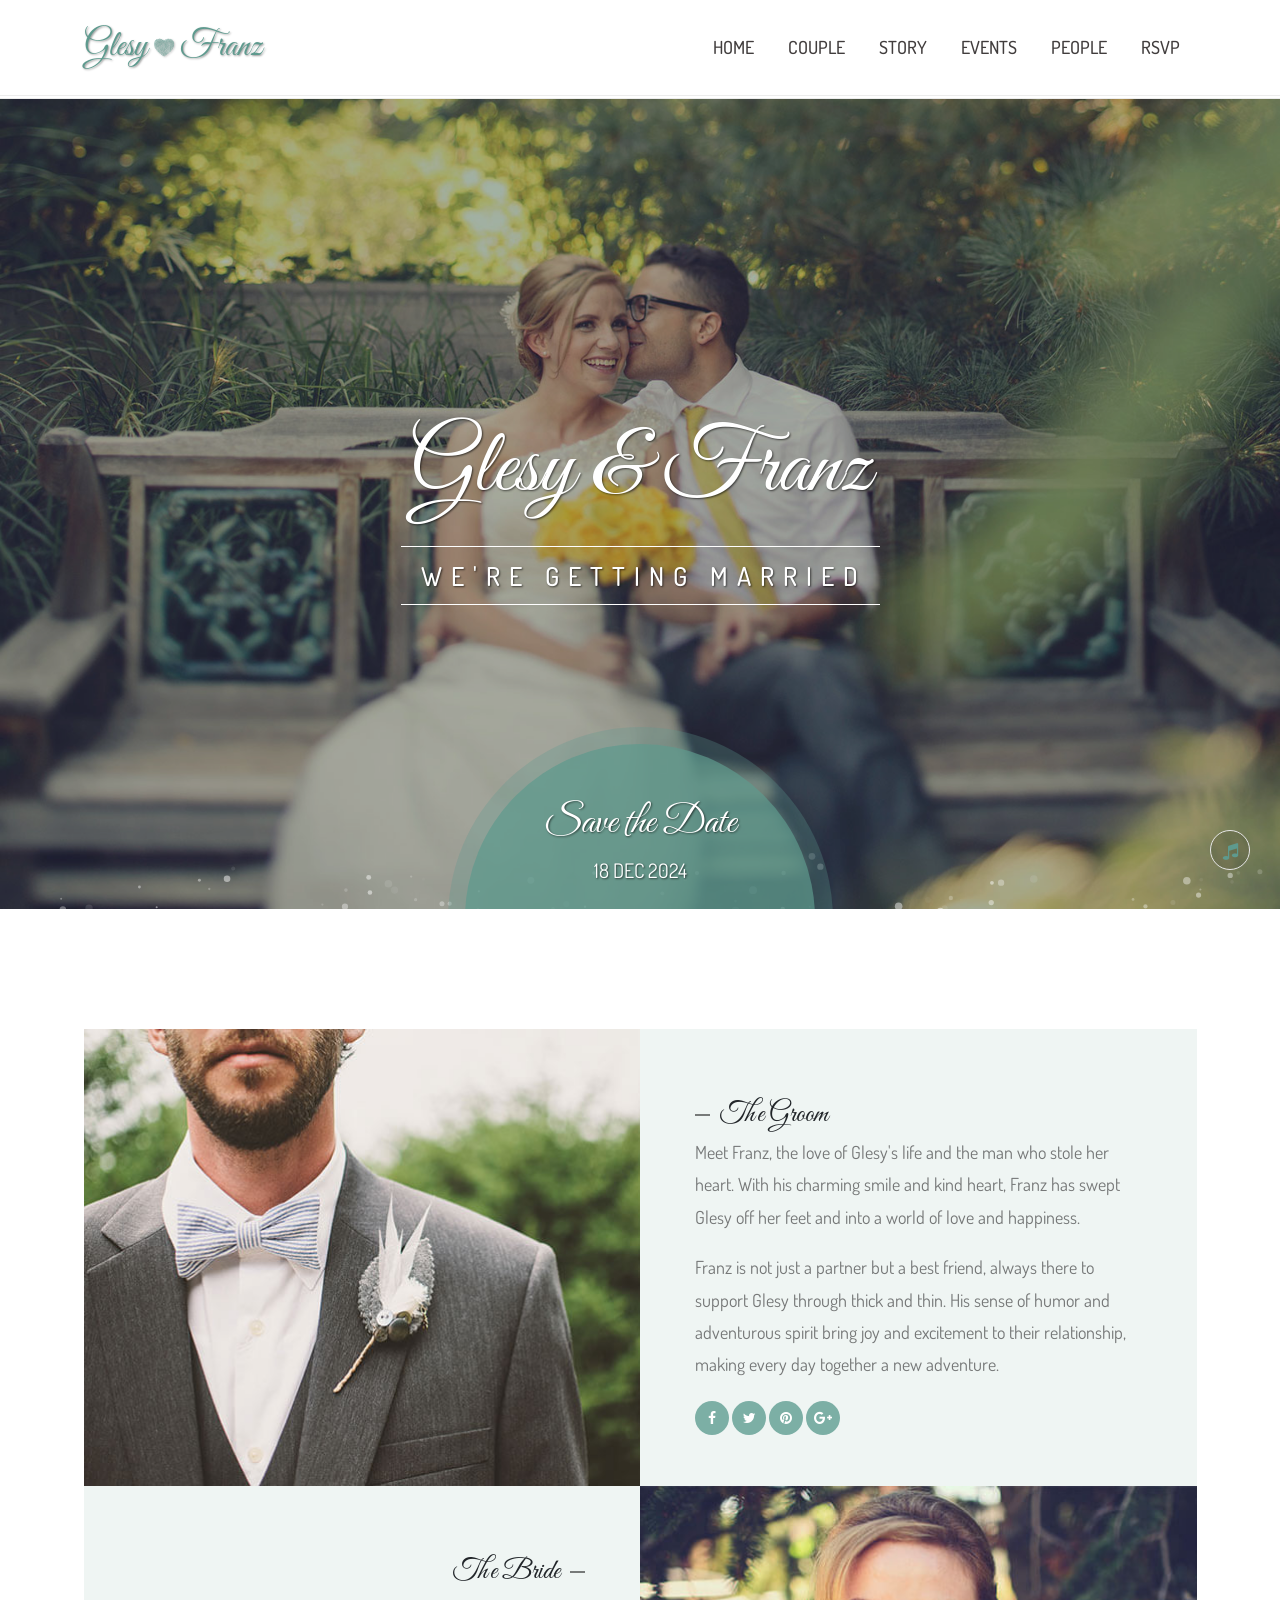
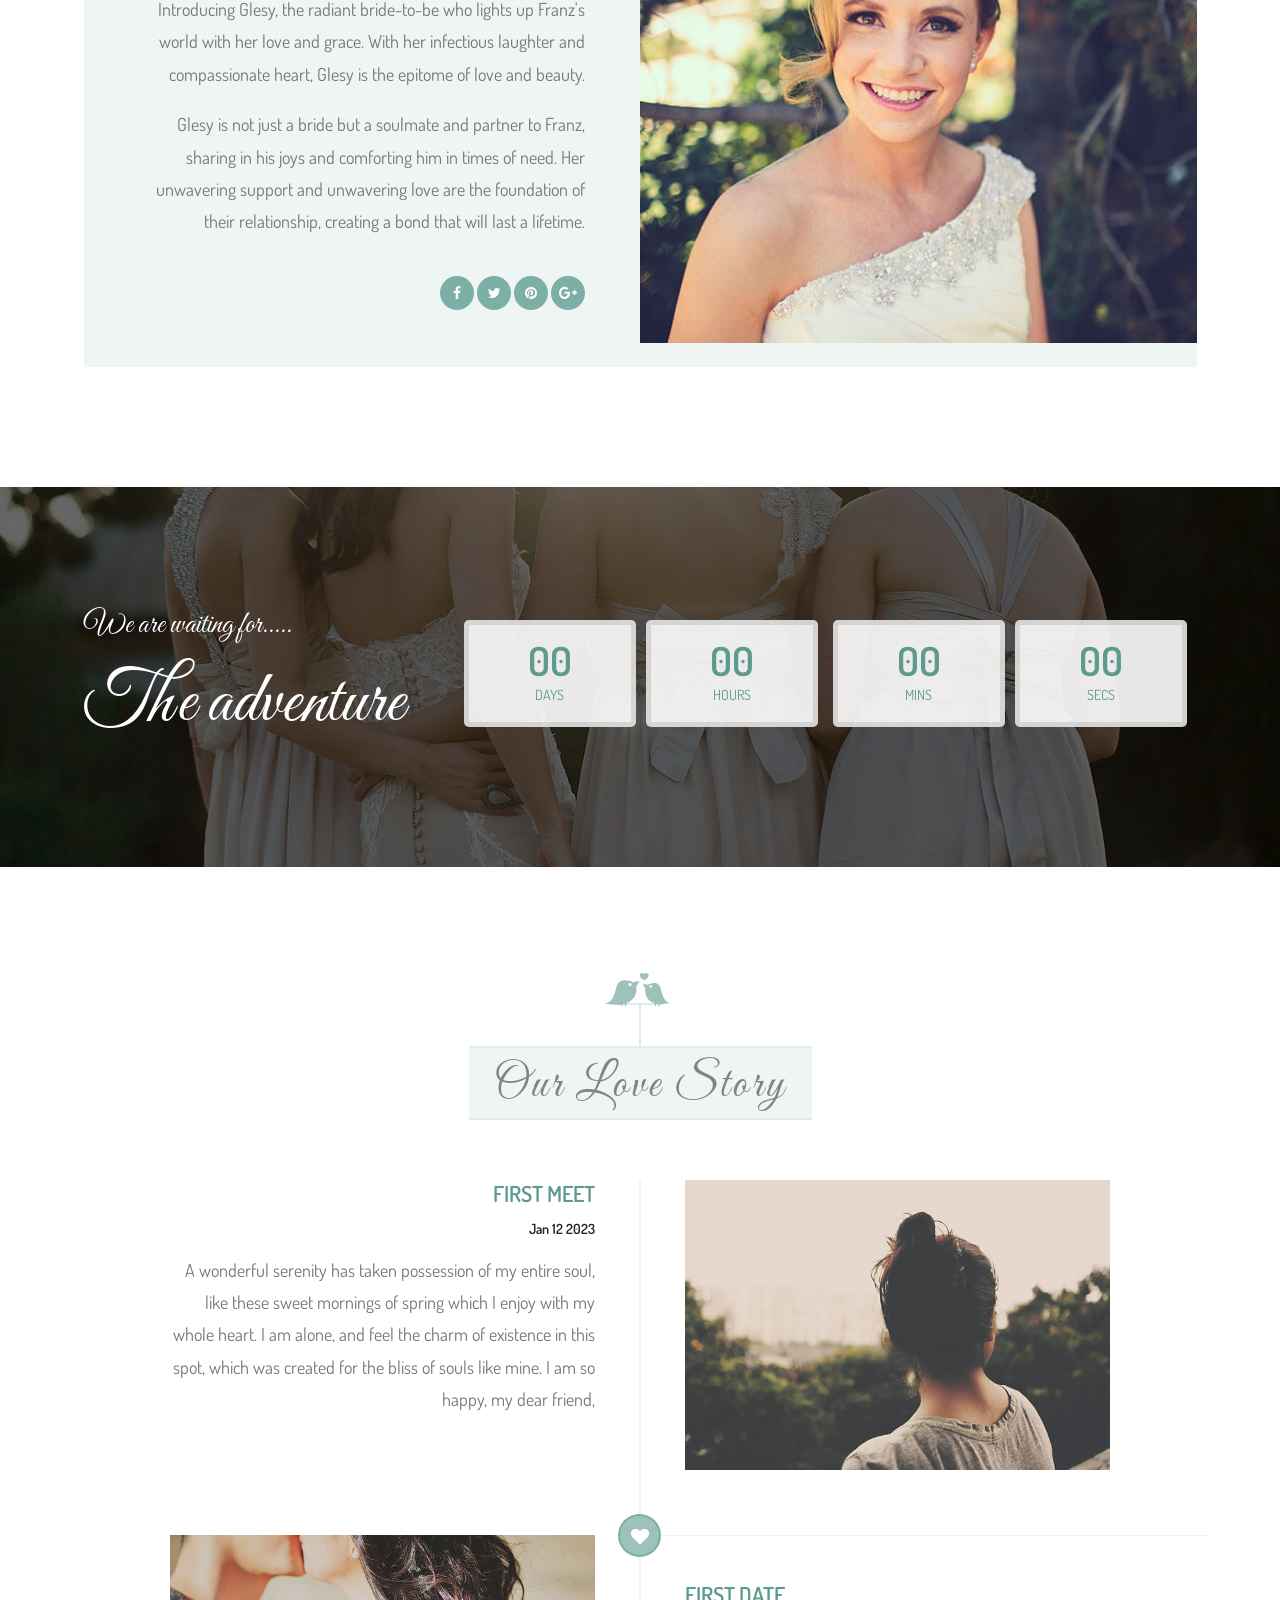
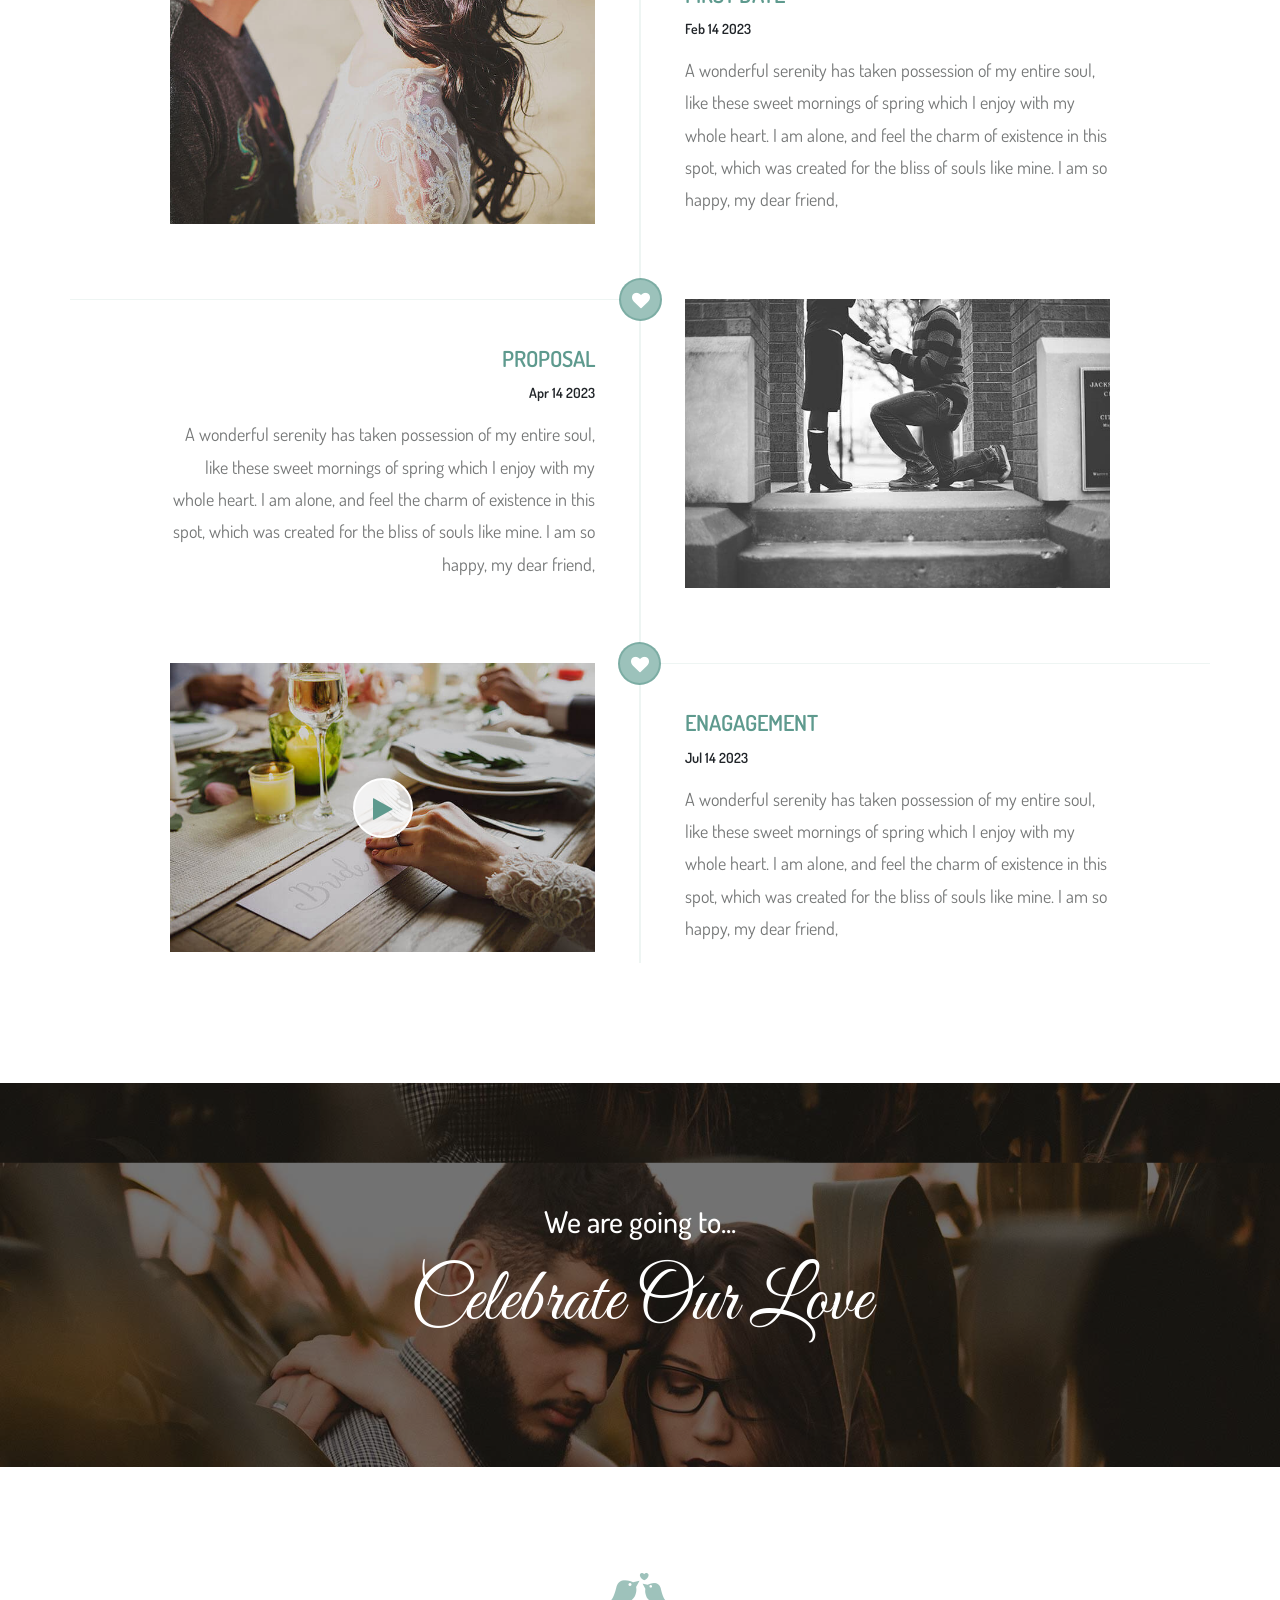
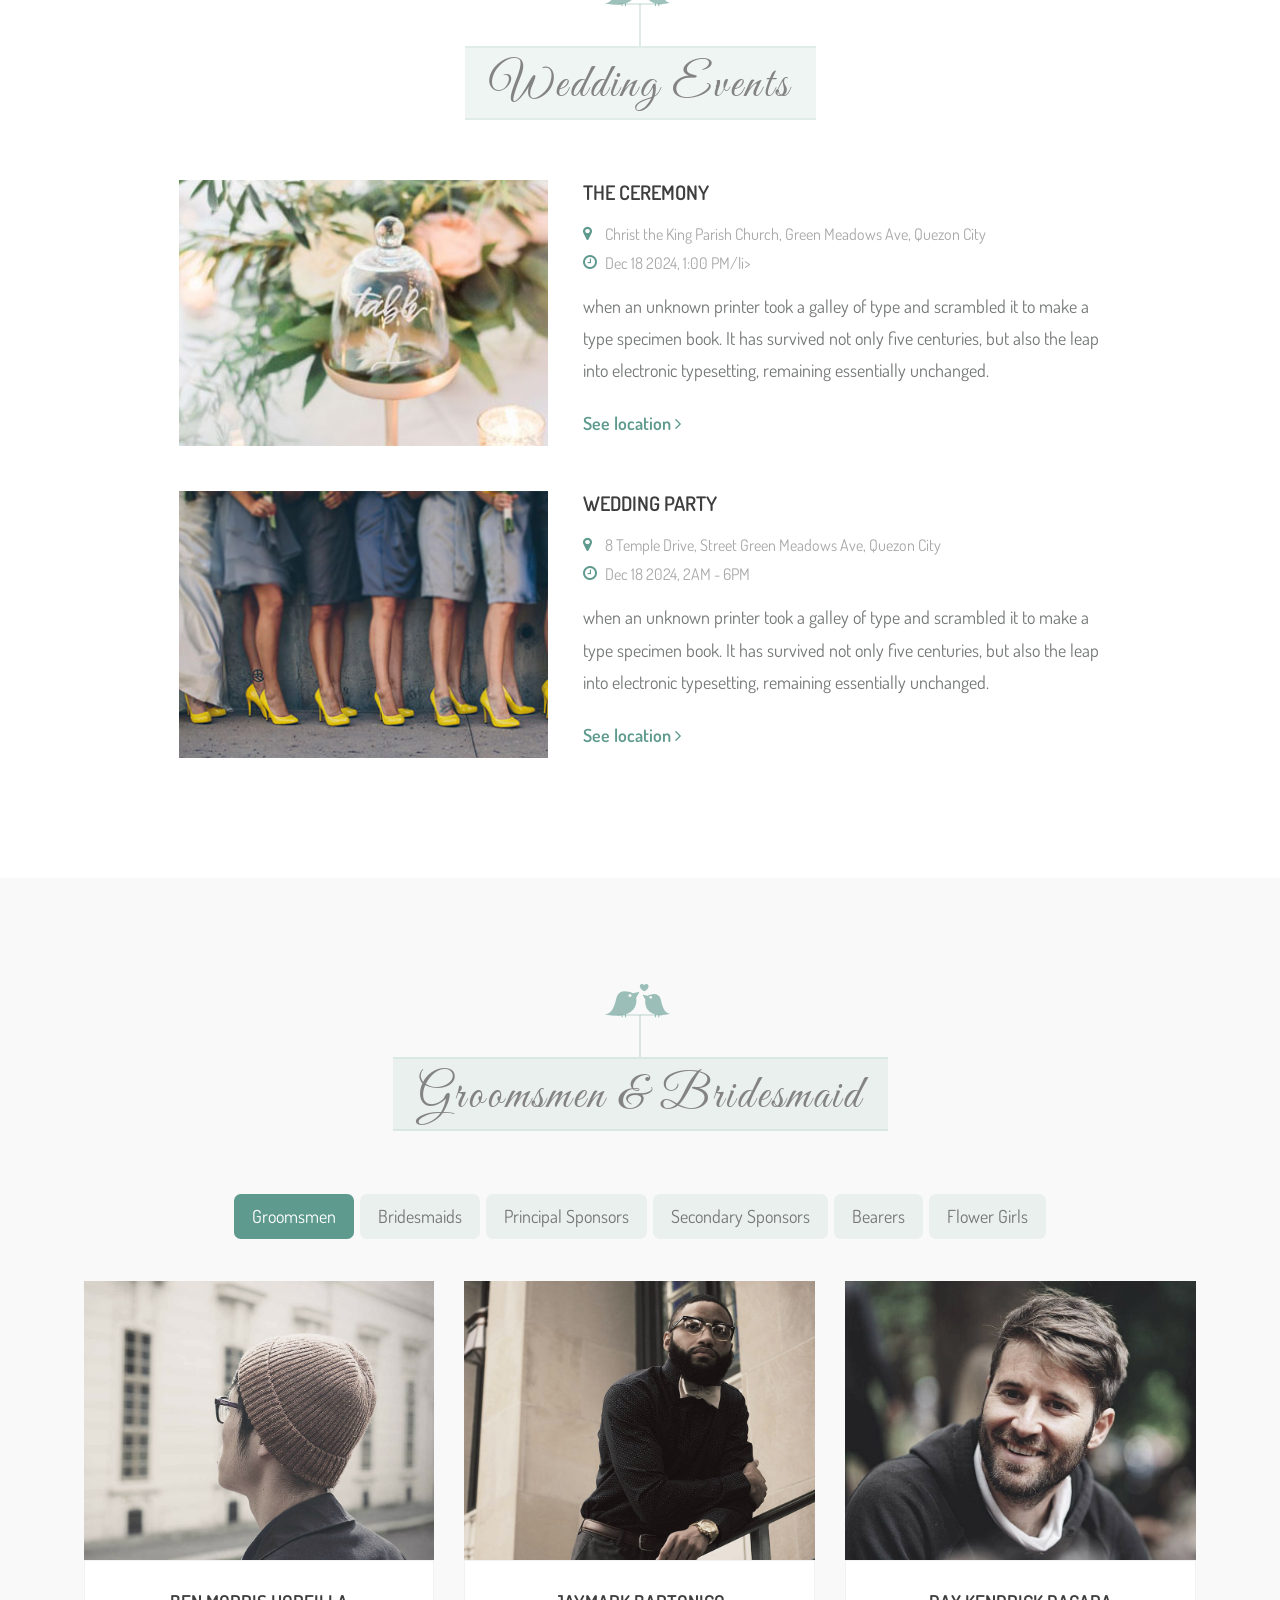
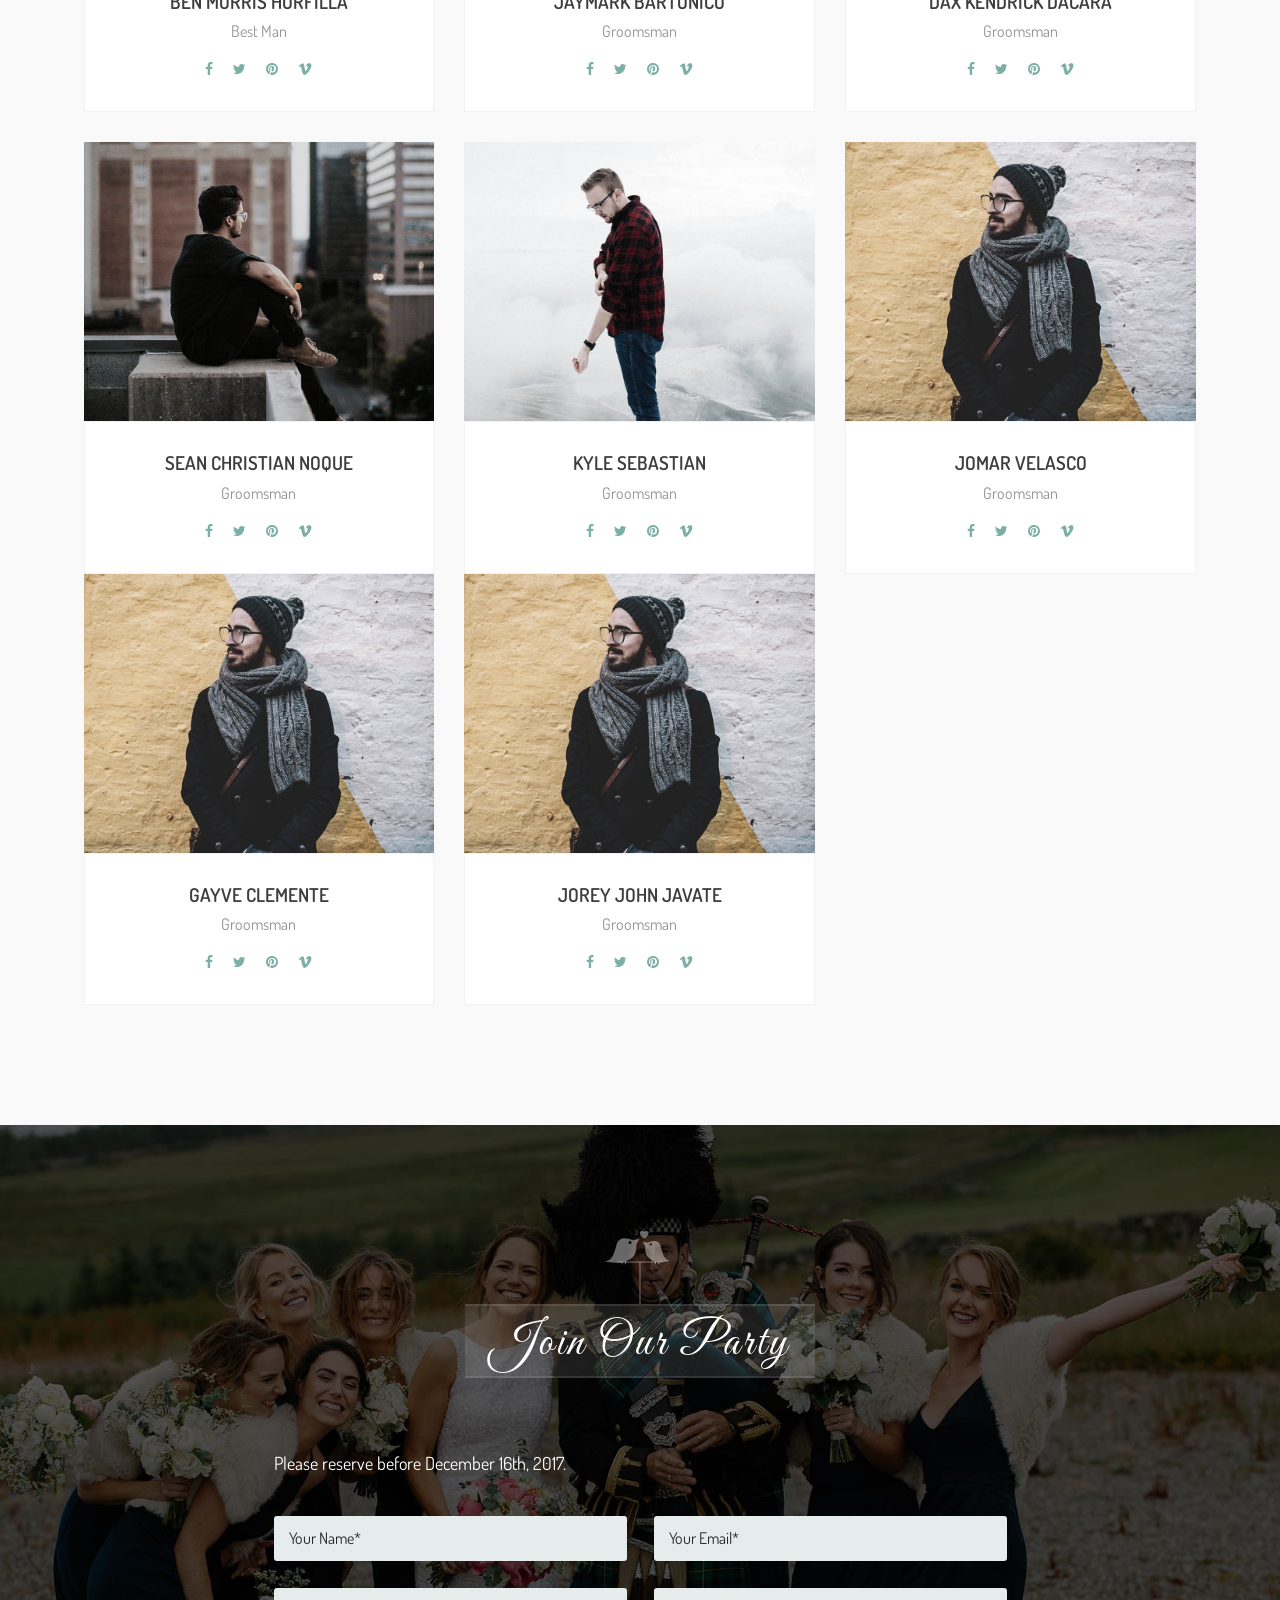
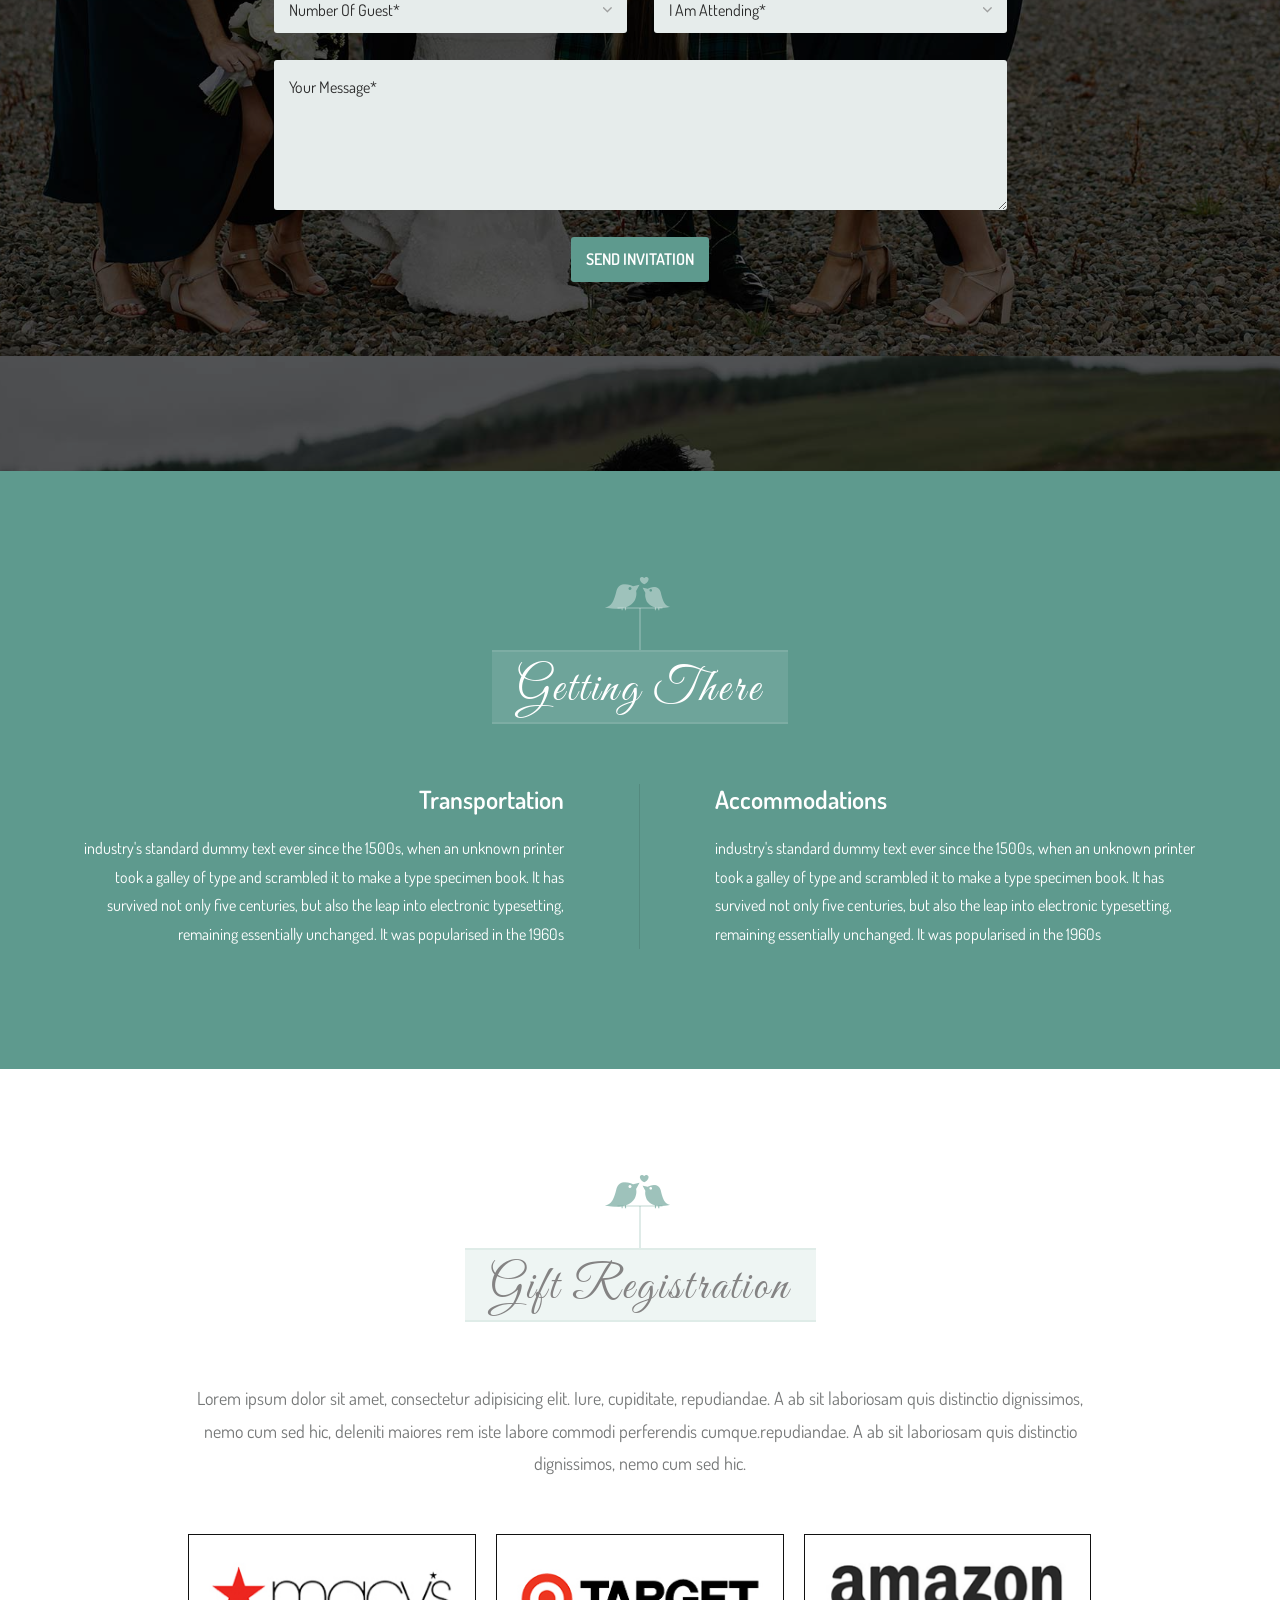
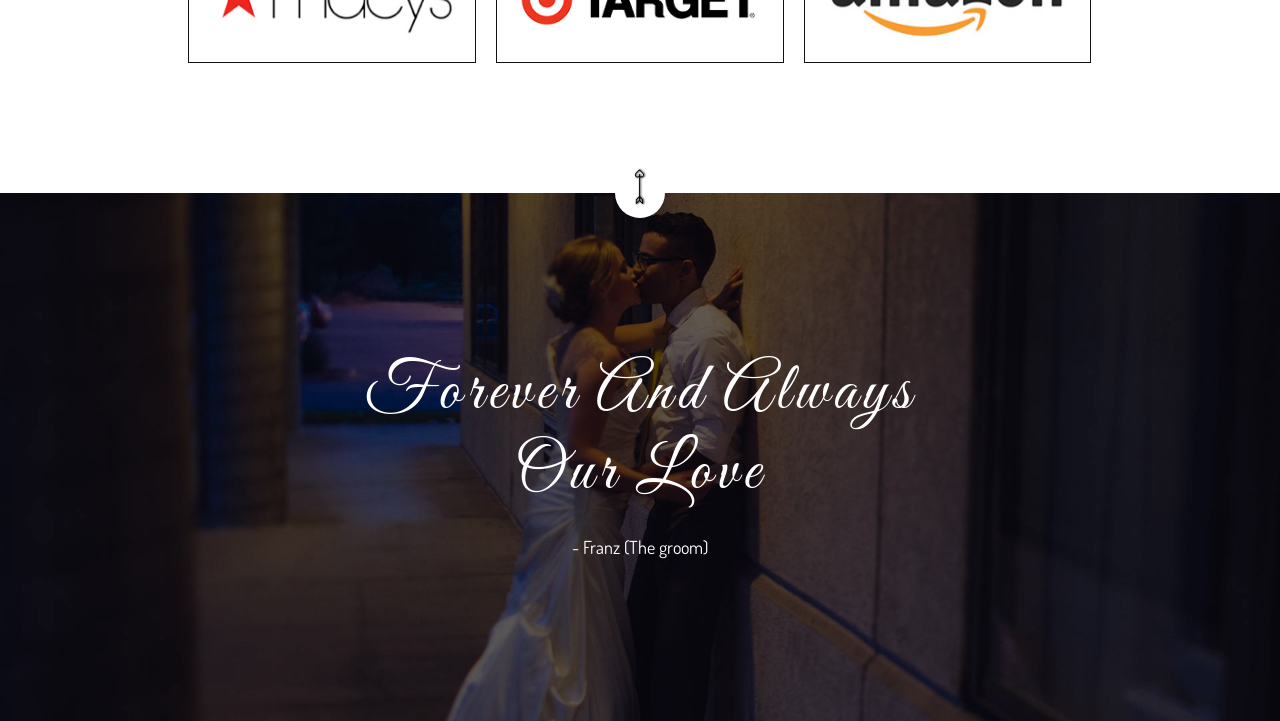
==== commit d5d30c82: "update page" ====
--- a/index.html
+++ b/index.html
@@ -7,7 +7,7 @@
     <meta http-equiv="X-UA-Compatible" content="IE=edge">
     <meta name="viewport" content="width=device-width, initial-scale=1">
 
-    <title> Lovly Wedding - Responsive Wedding Template </title>
+    <title> Glesy & Franz Lovely Wedding </title>
 
     <link href="images/favicon/favicon.png" rel="shortcut icon" type="image/png">
     <link href="images/favicon/apple-touch-icon.png" rel="apple-touch-icon">
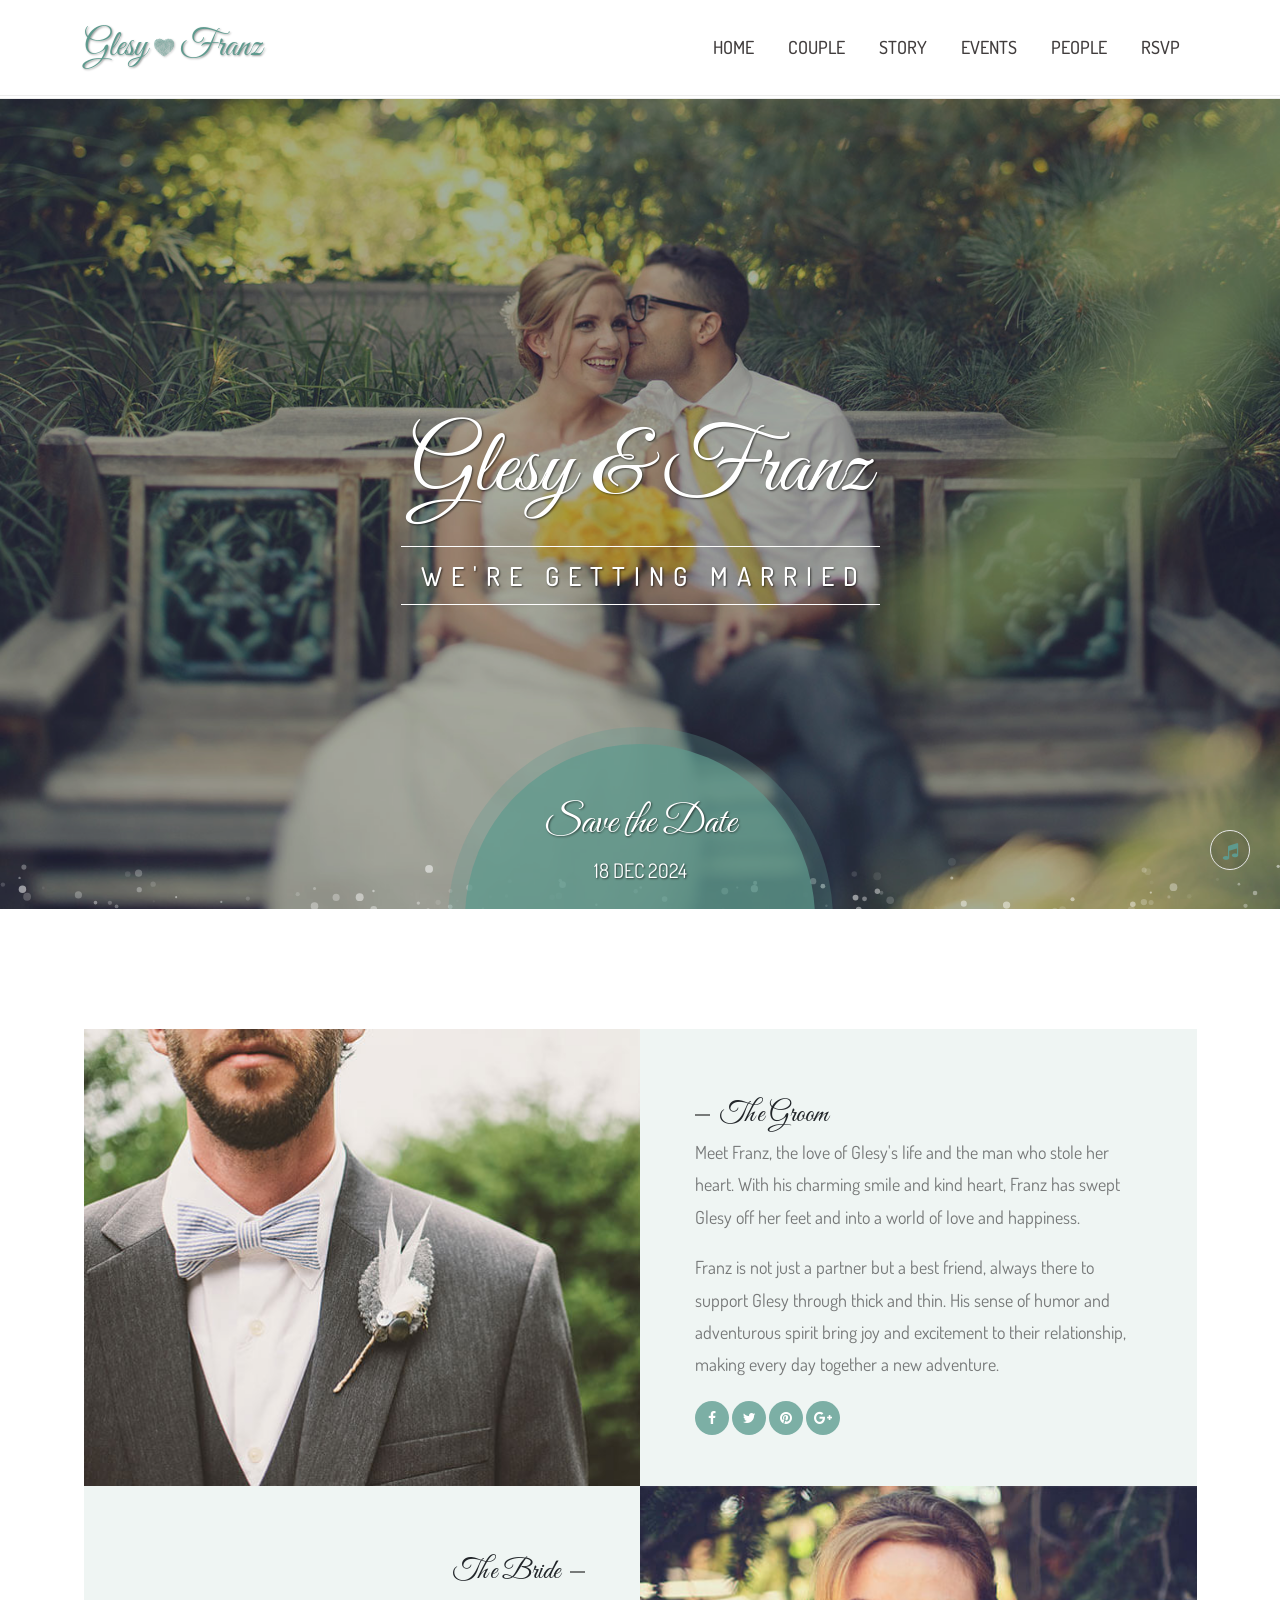
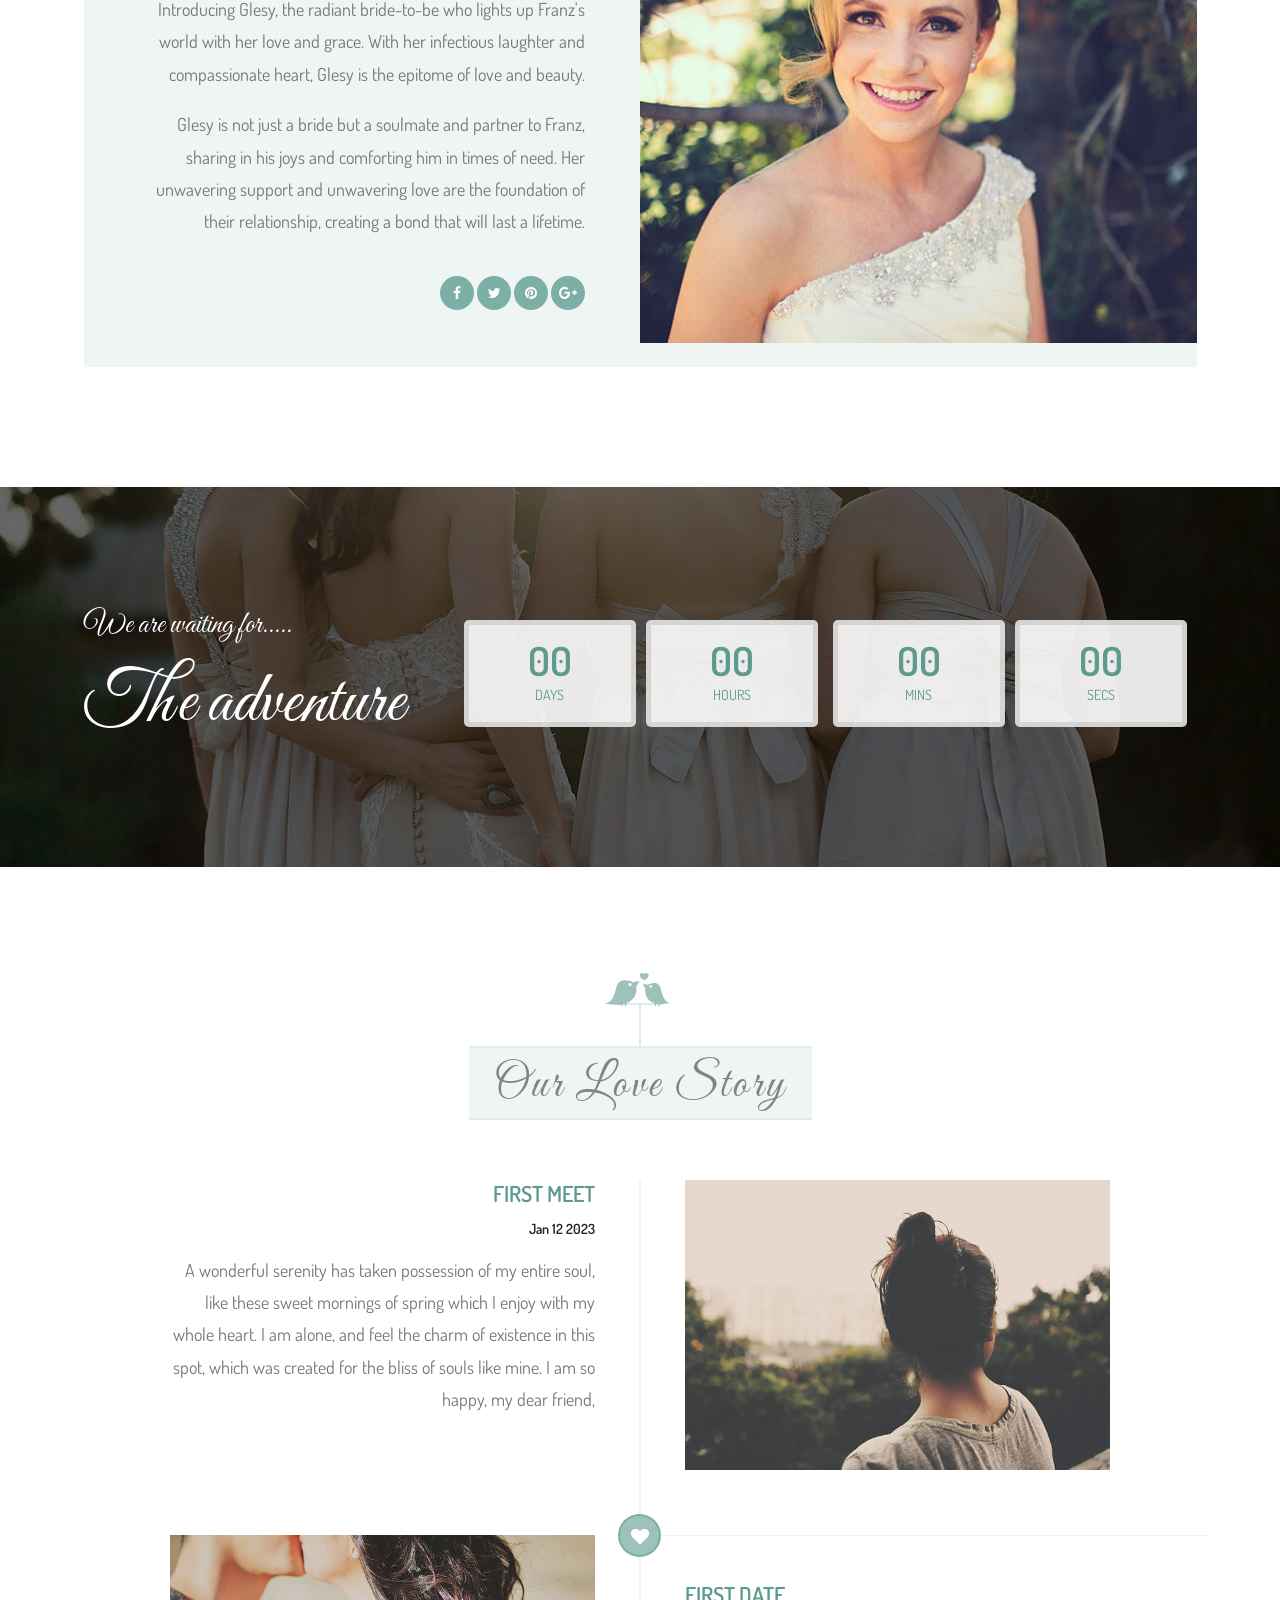
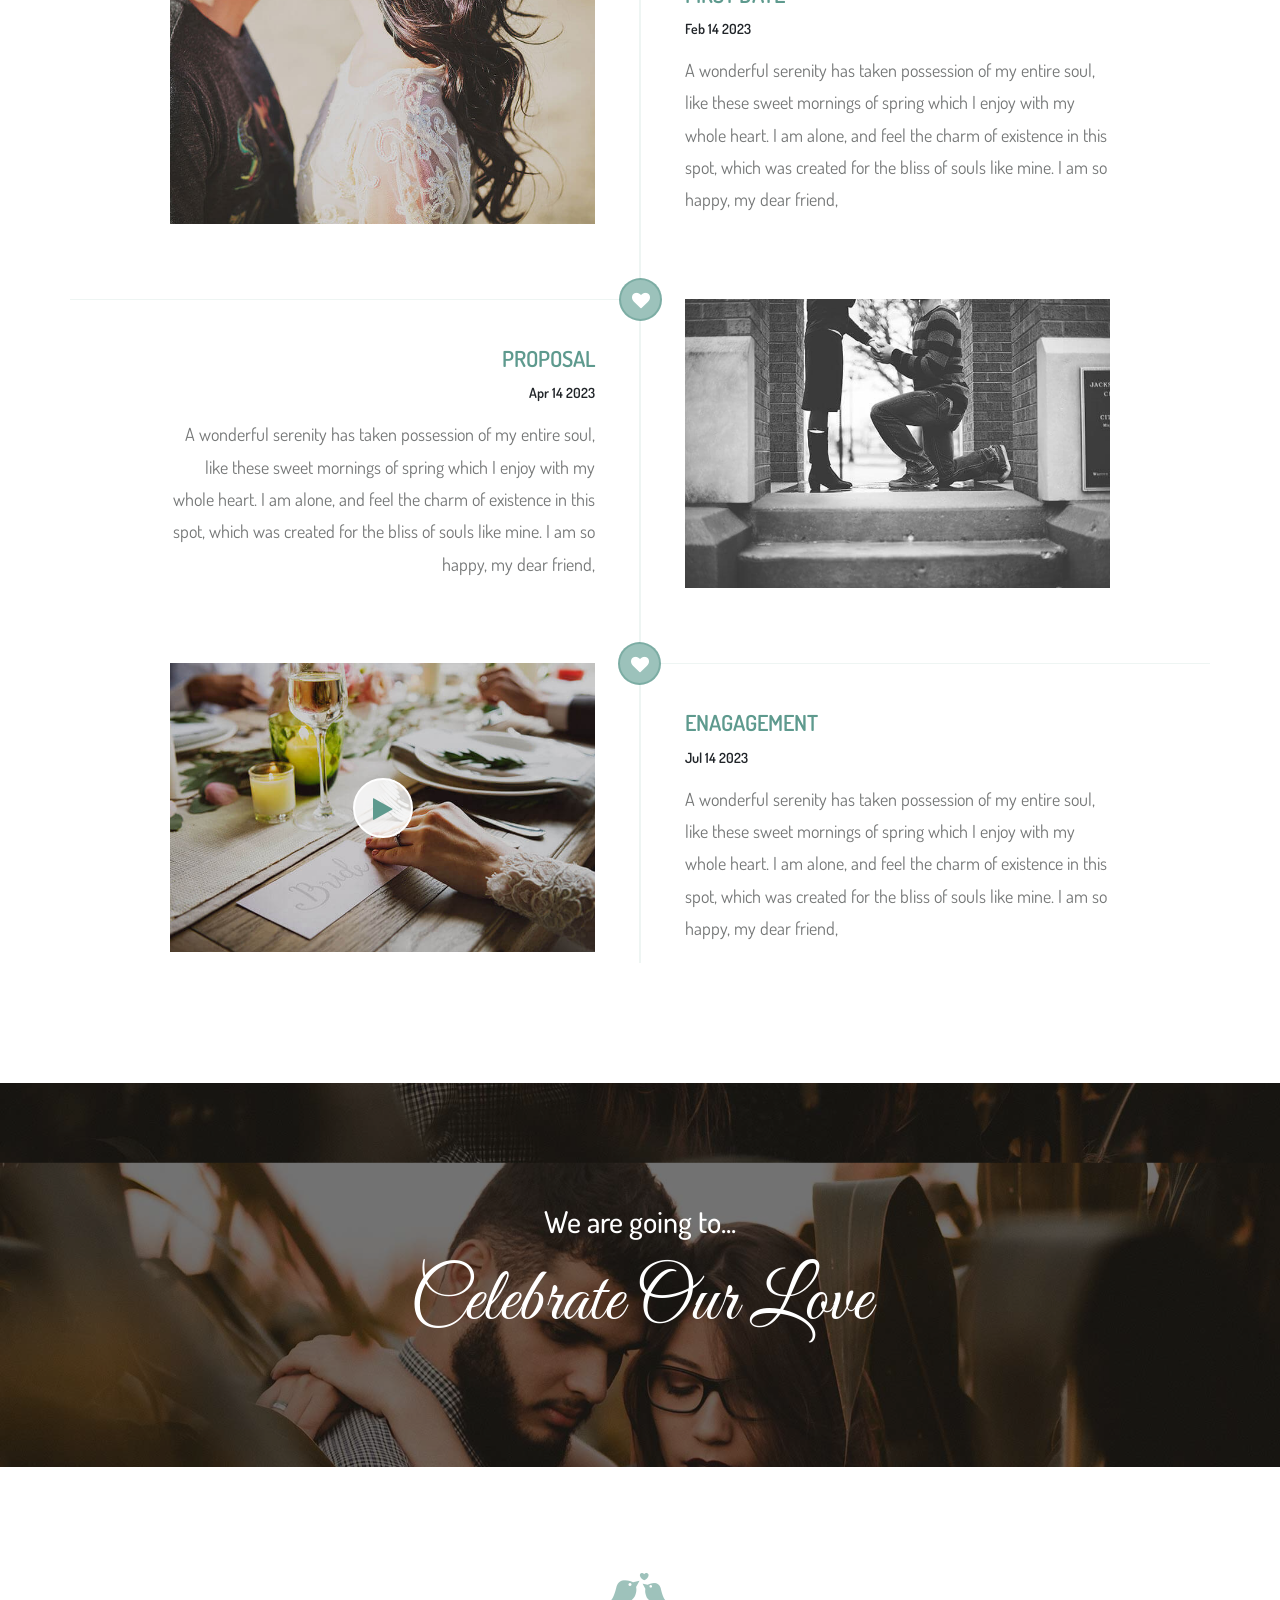
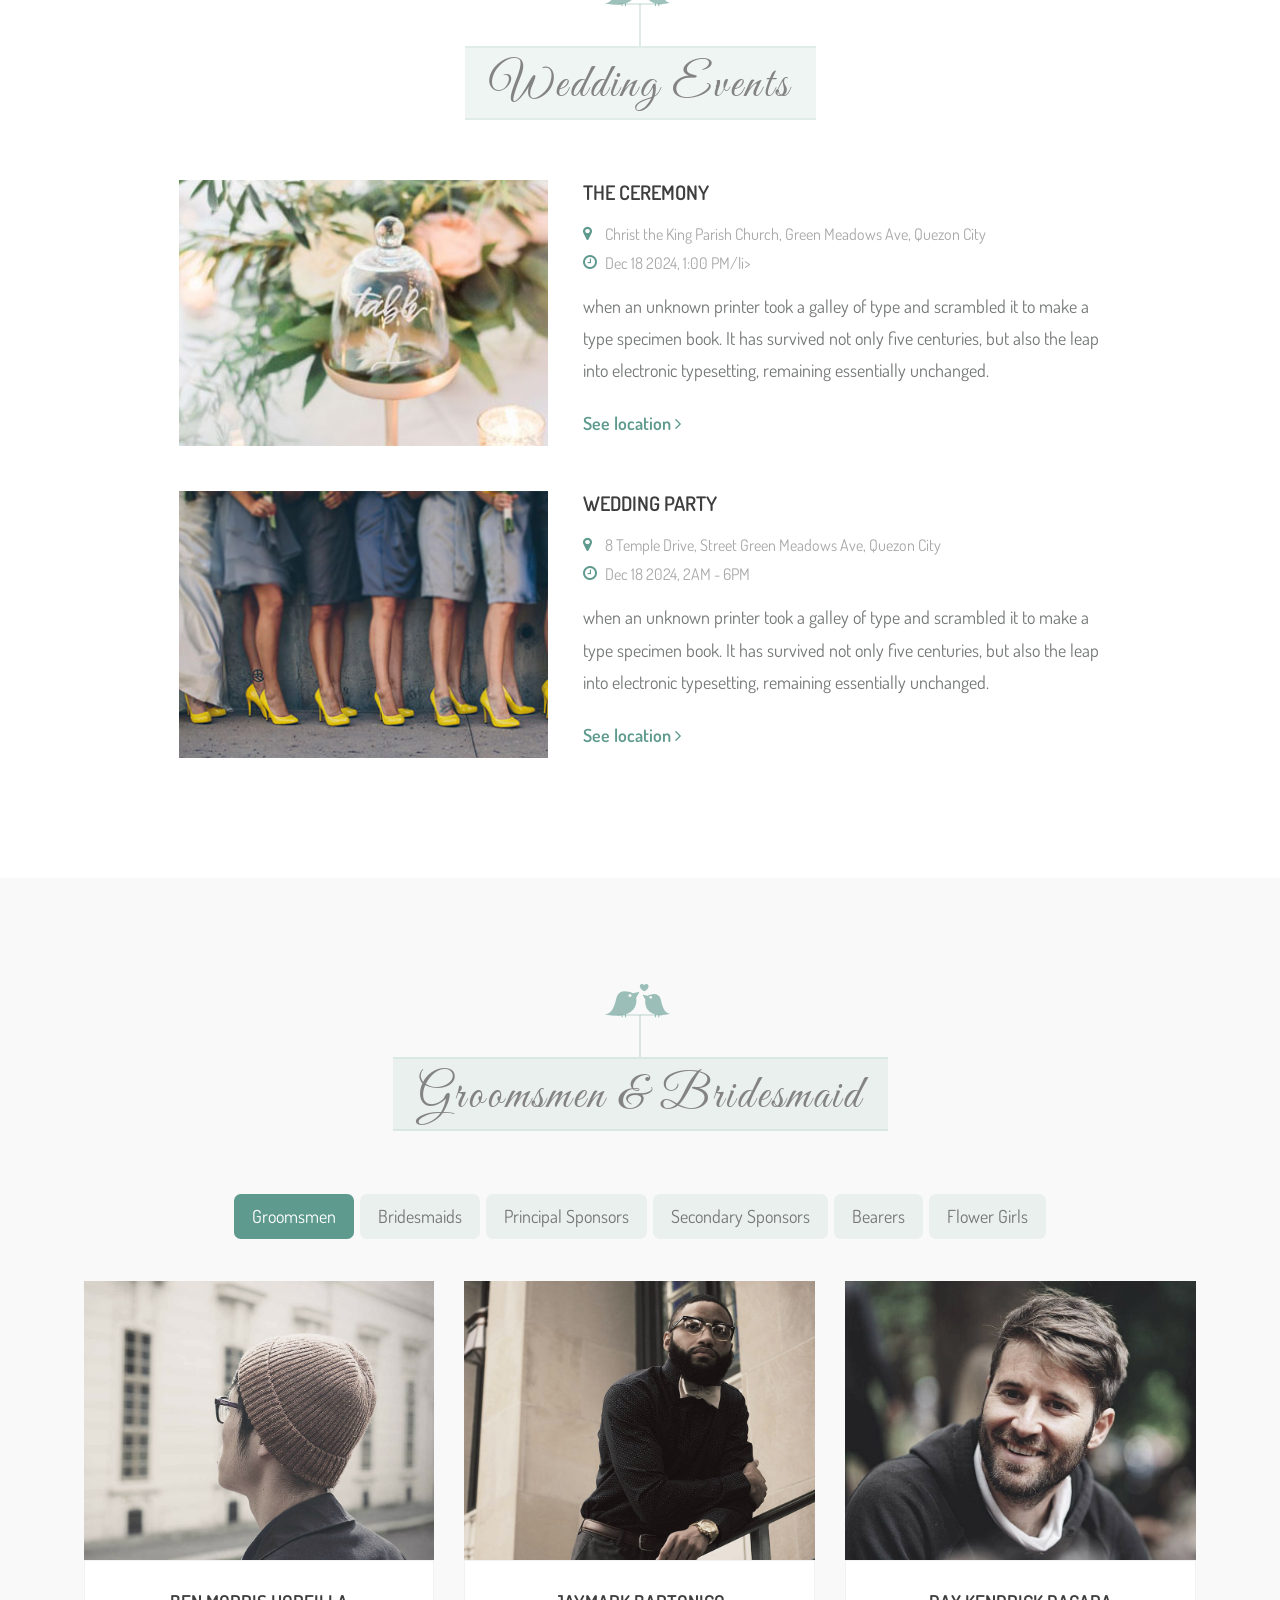
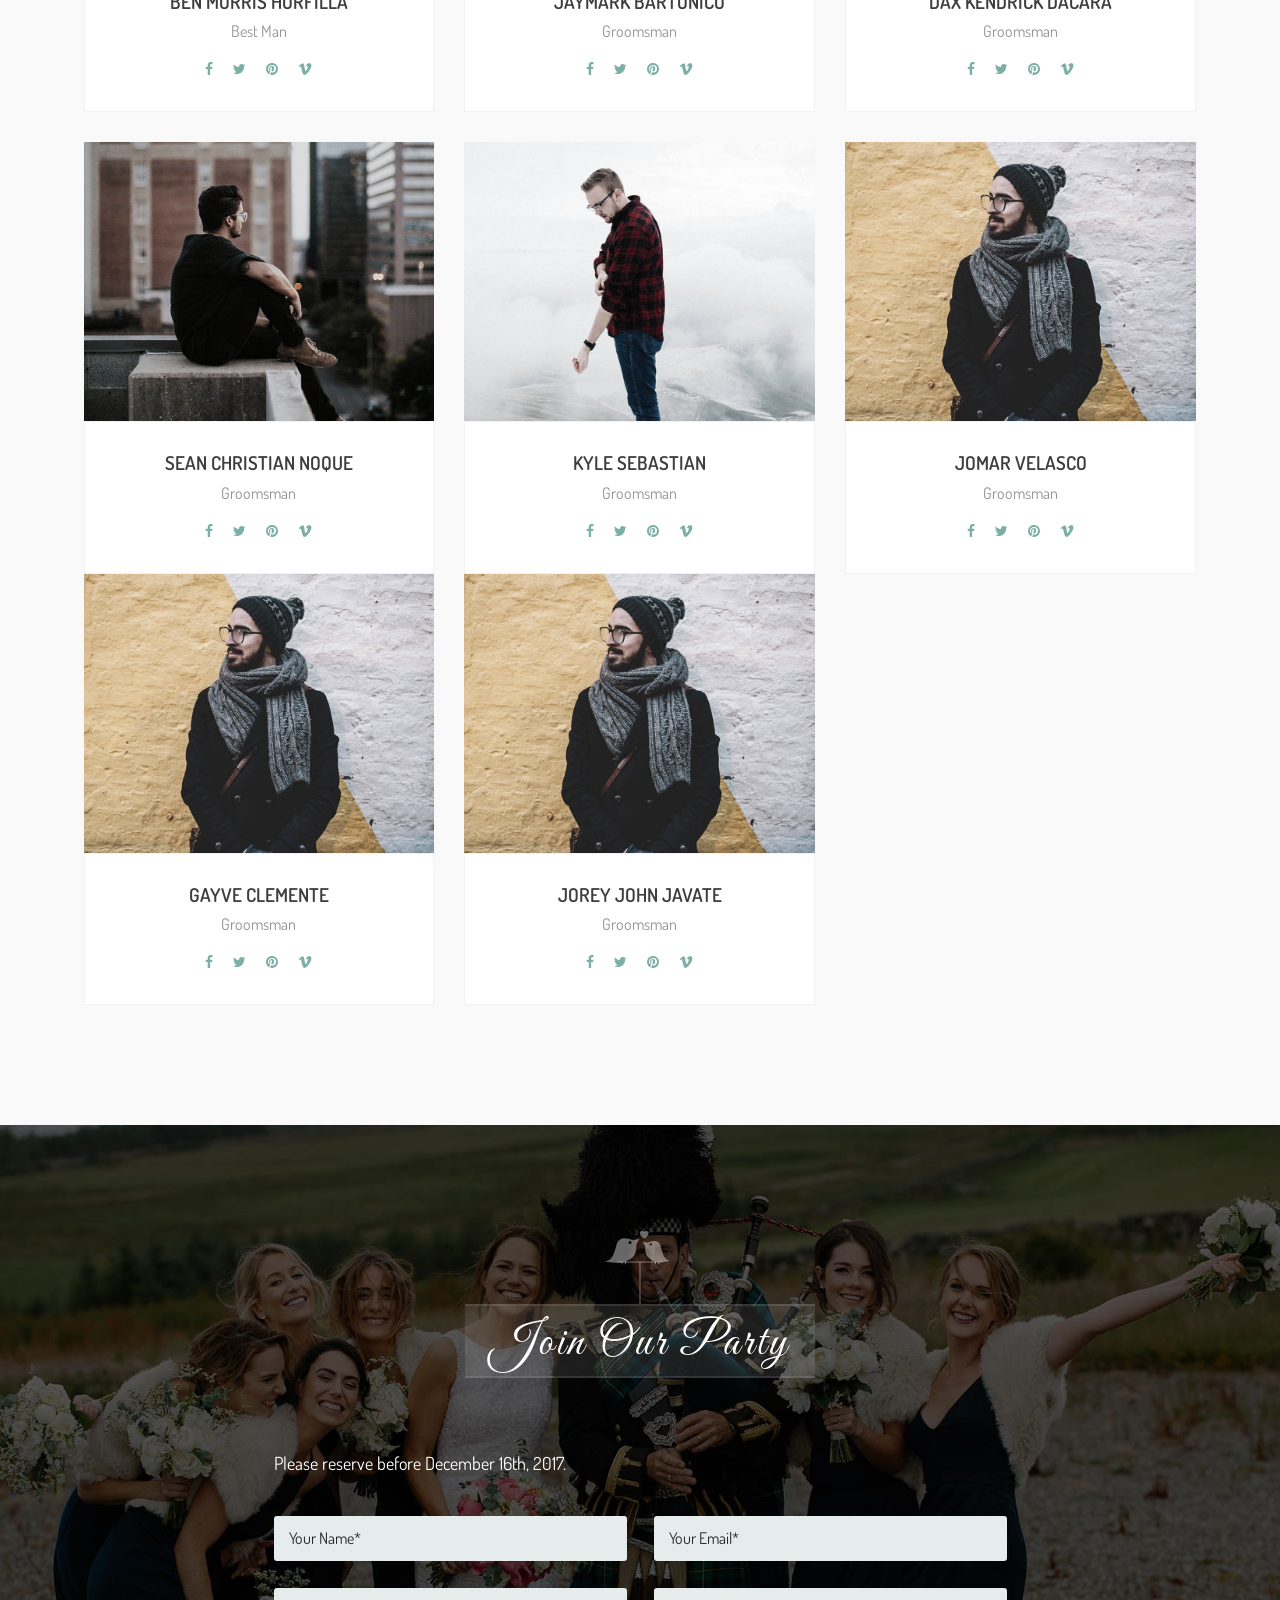
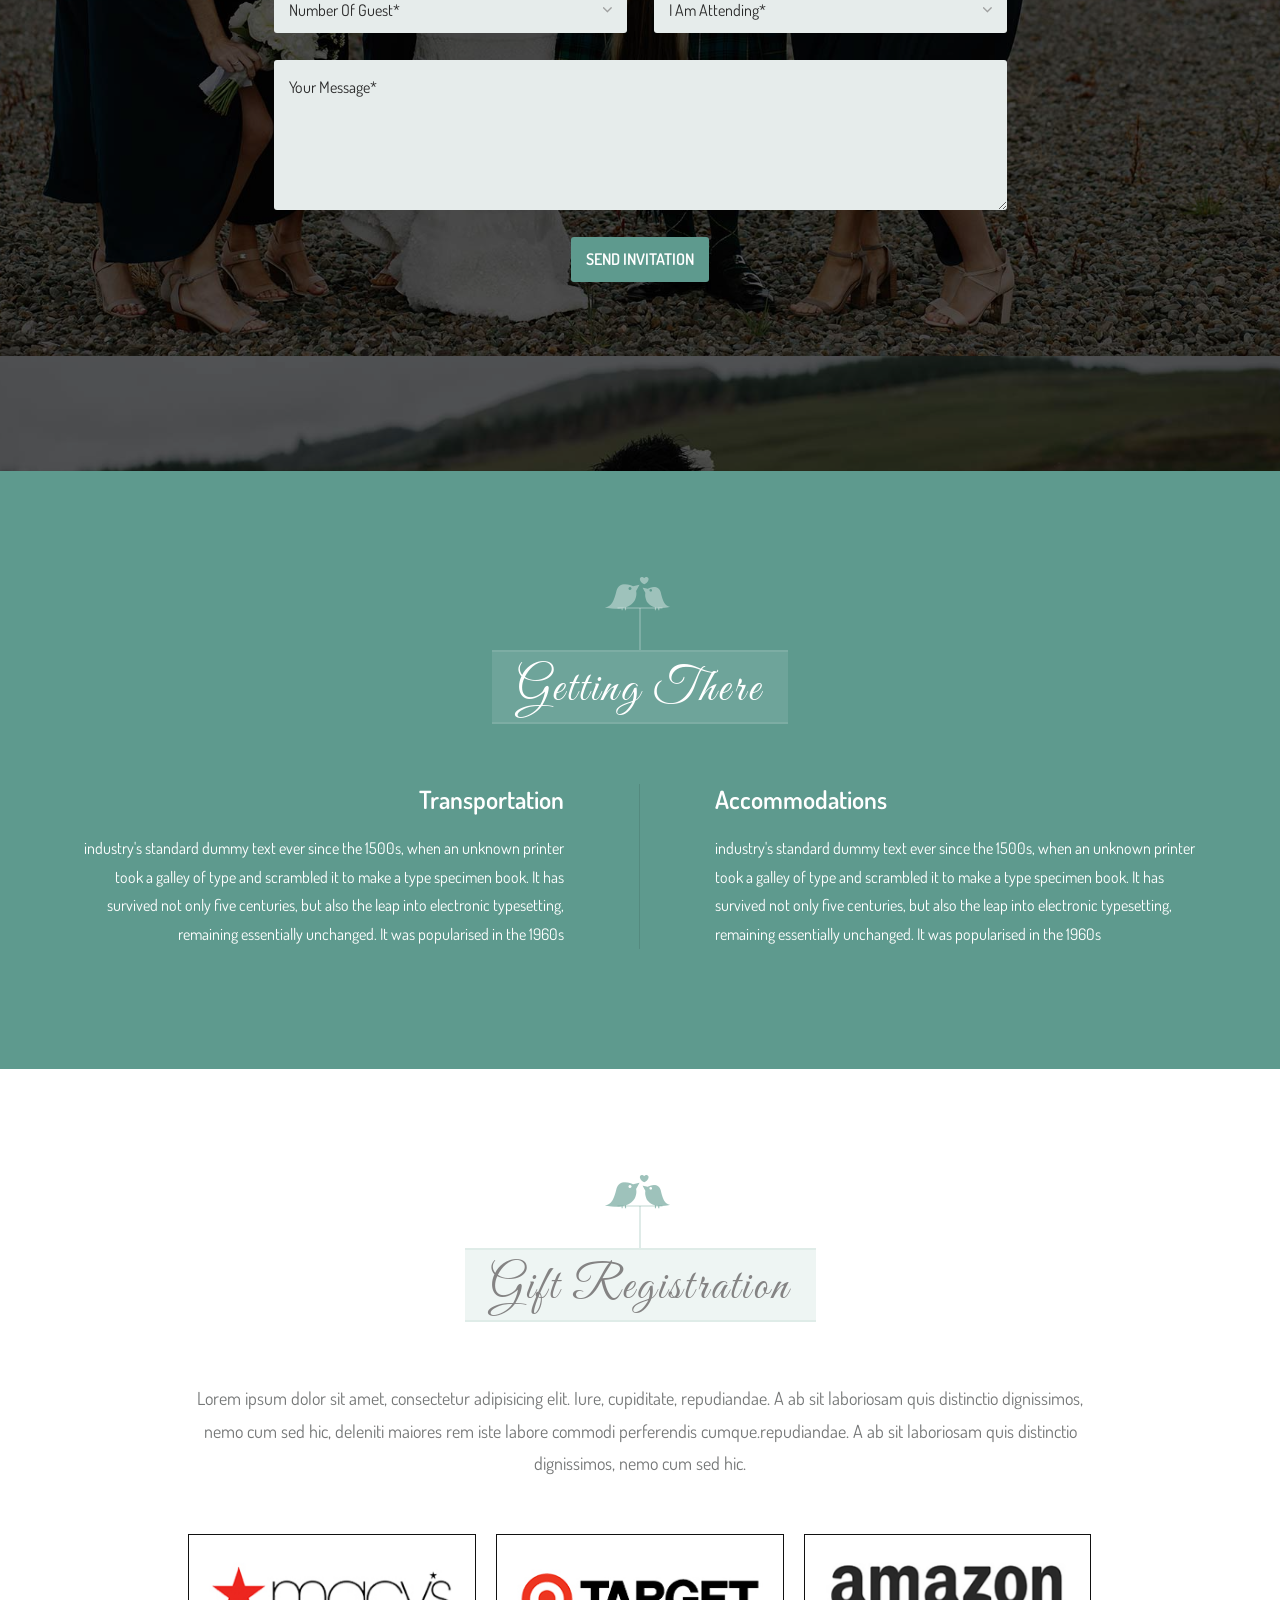
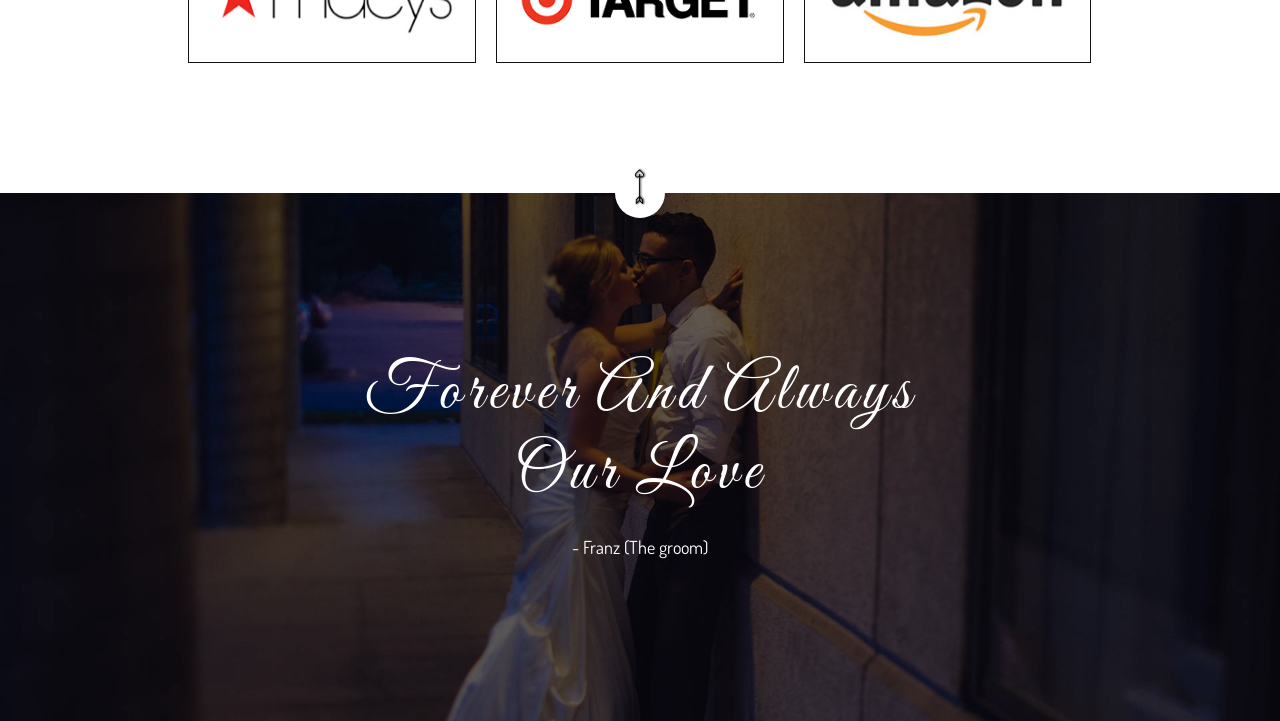
==== commit 62dec219: "update page" ====
--- a/index.html
+++ b/index.html
@@ -7,7 +7,7 @@
     <meta http-equiv="X-UA-Compatible" content="IE=edge">
     <meta name="viewport" content="width=device-width, initial-scale=1">
 
-    <title> Glesy & Franz Lovely Wedding </title>
+    <title> Glesy & Franz Enchanting Wedding </title>
 
     <link href="images/favicon/favicon.png" rel="shortcut icon" type="image/png">
     <link href="images/favicon/apple-touch-icon.png" rel="apple-touch-icon">
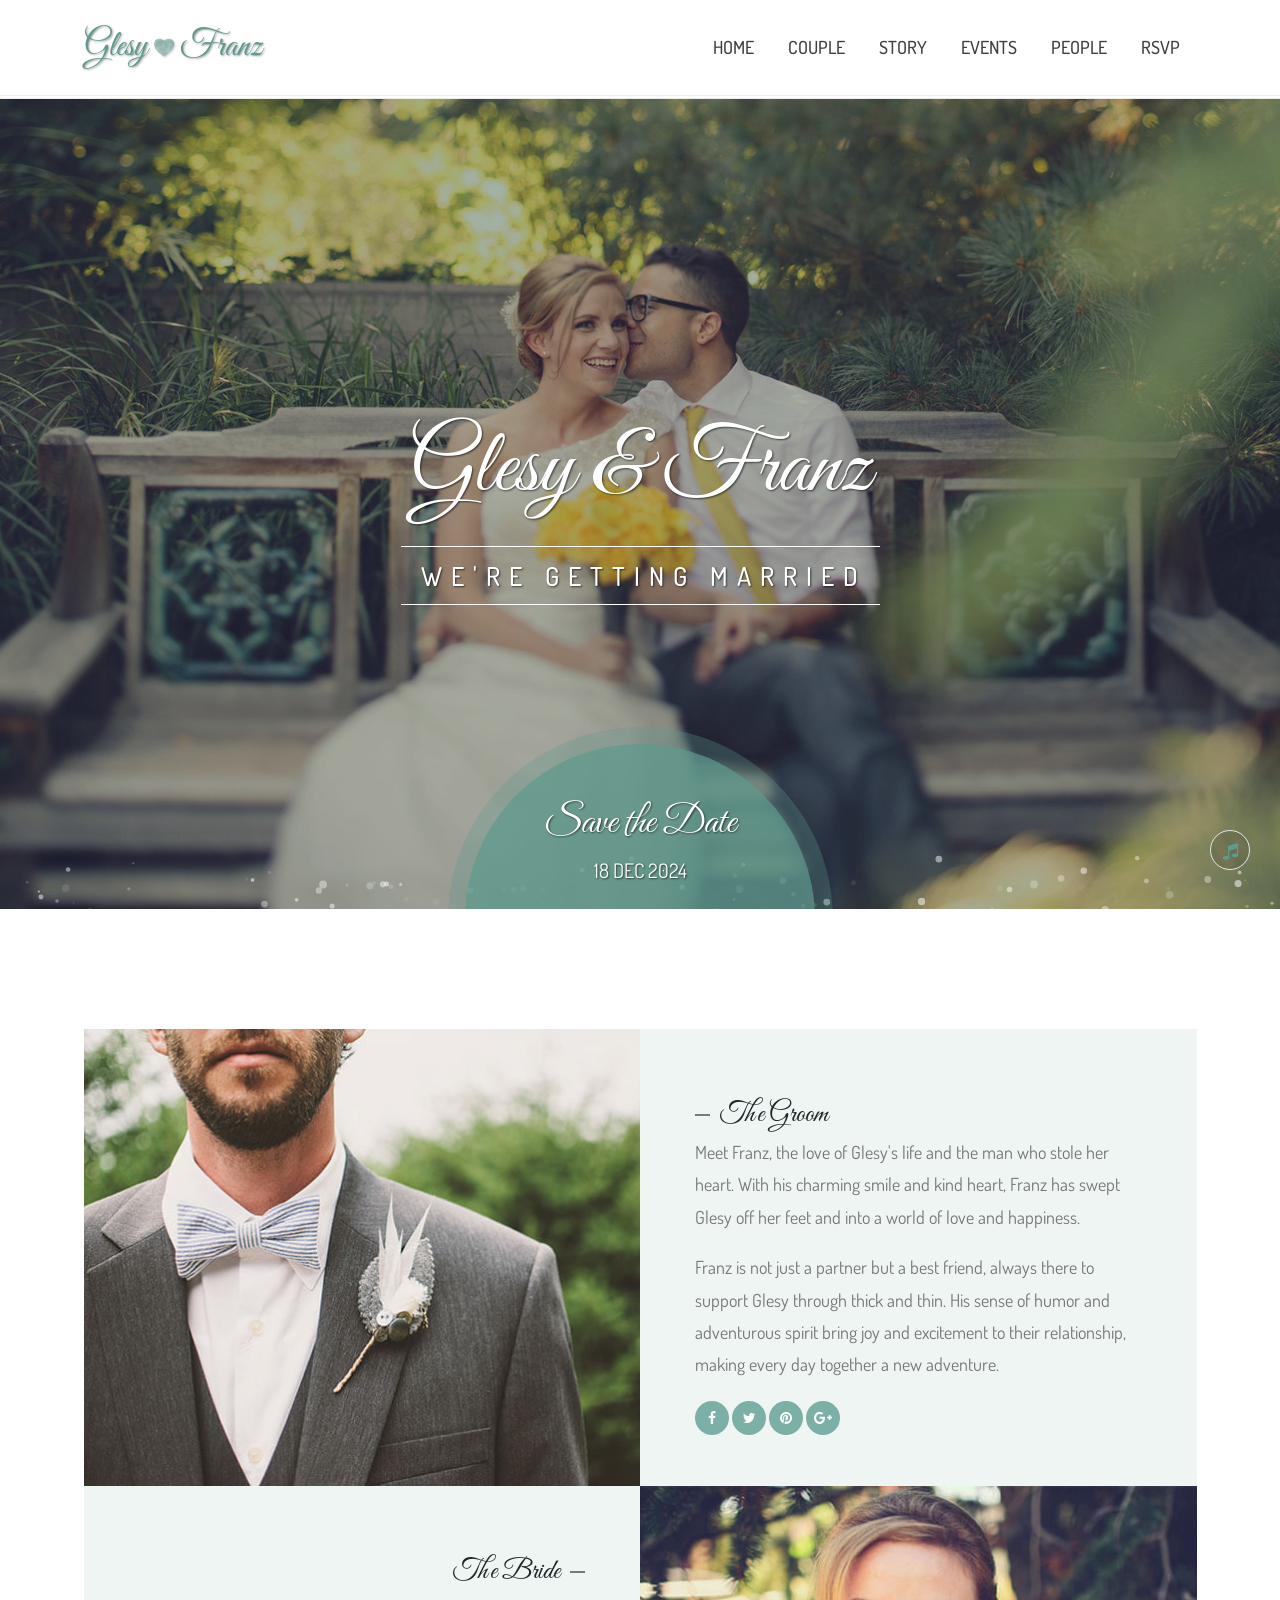
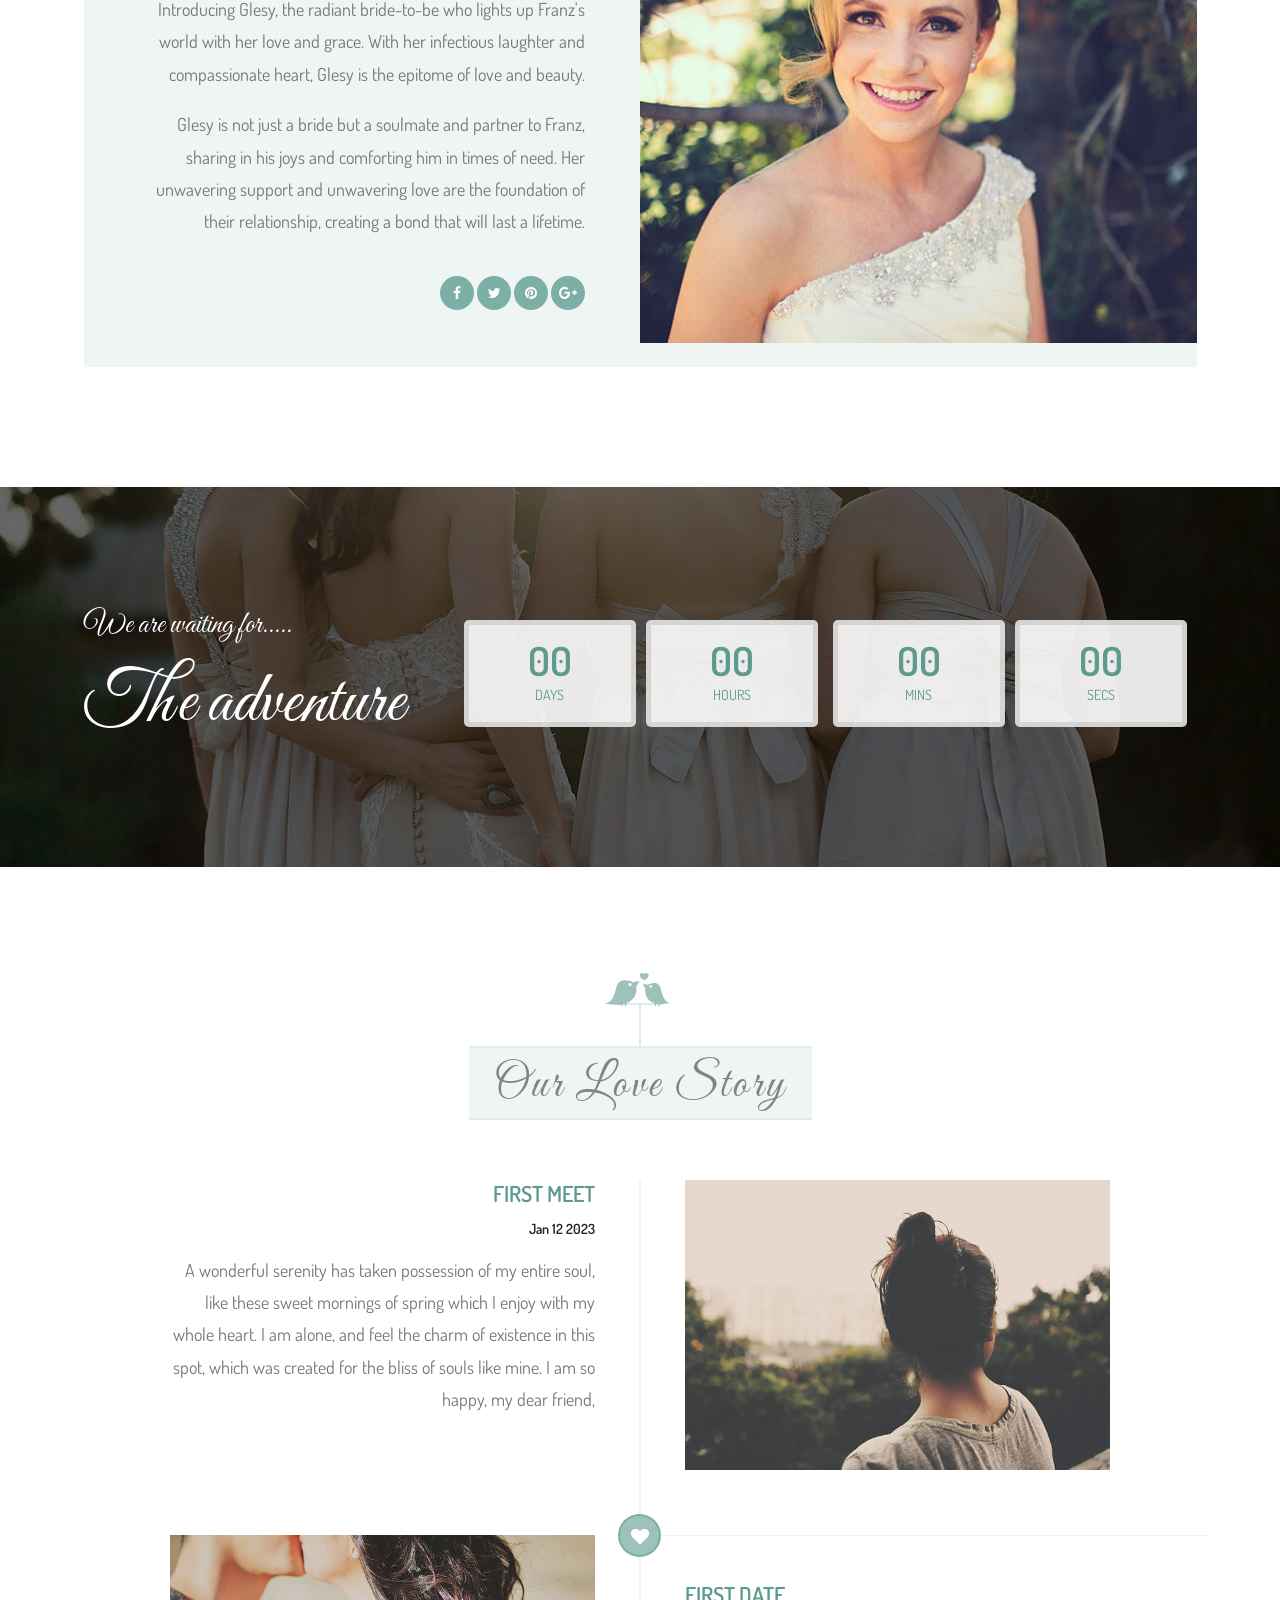
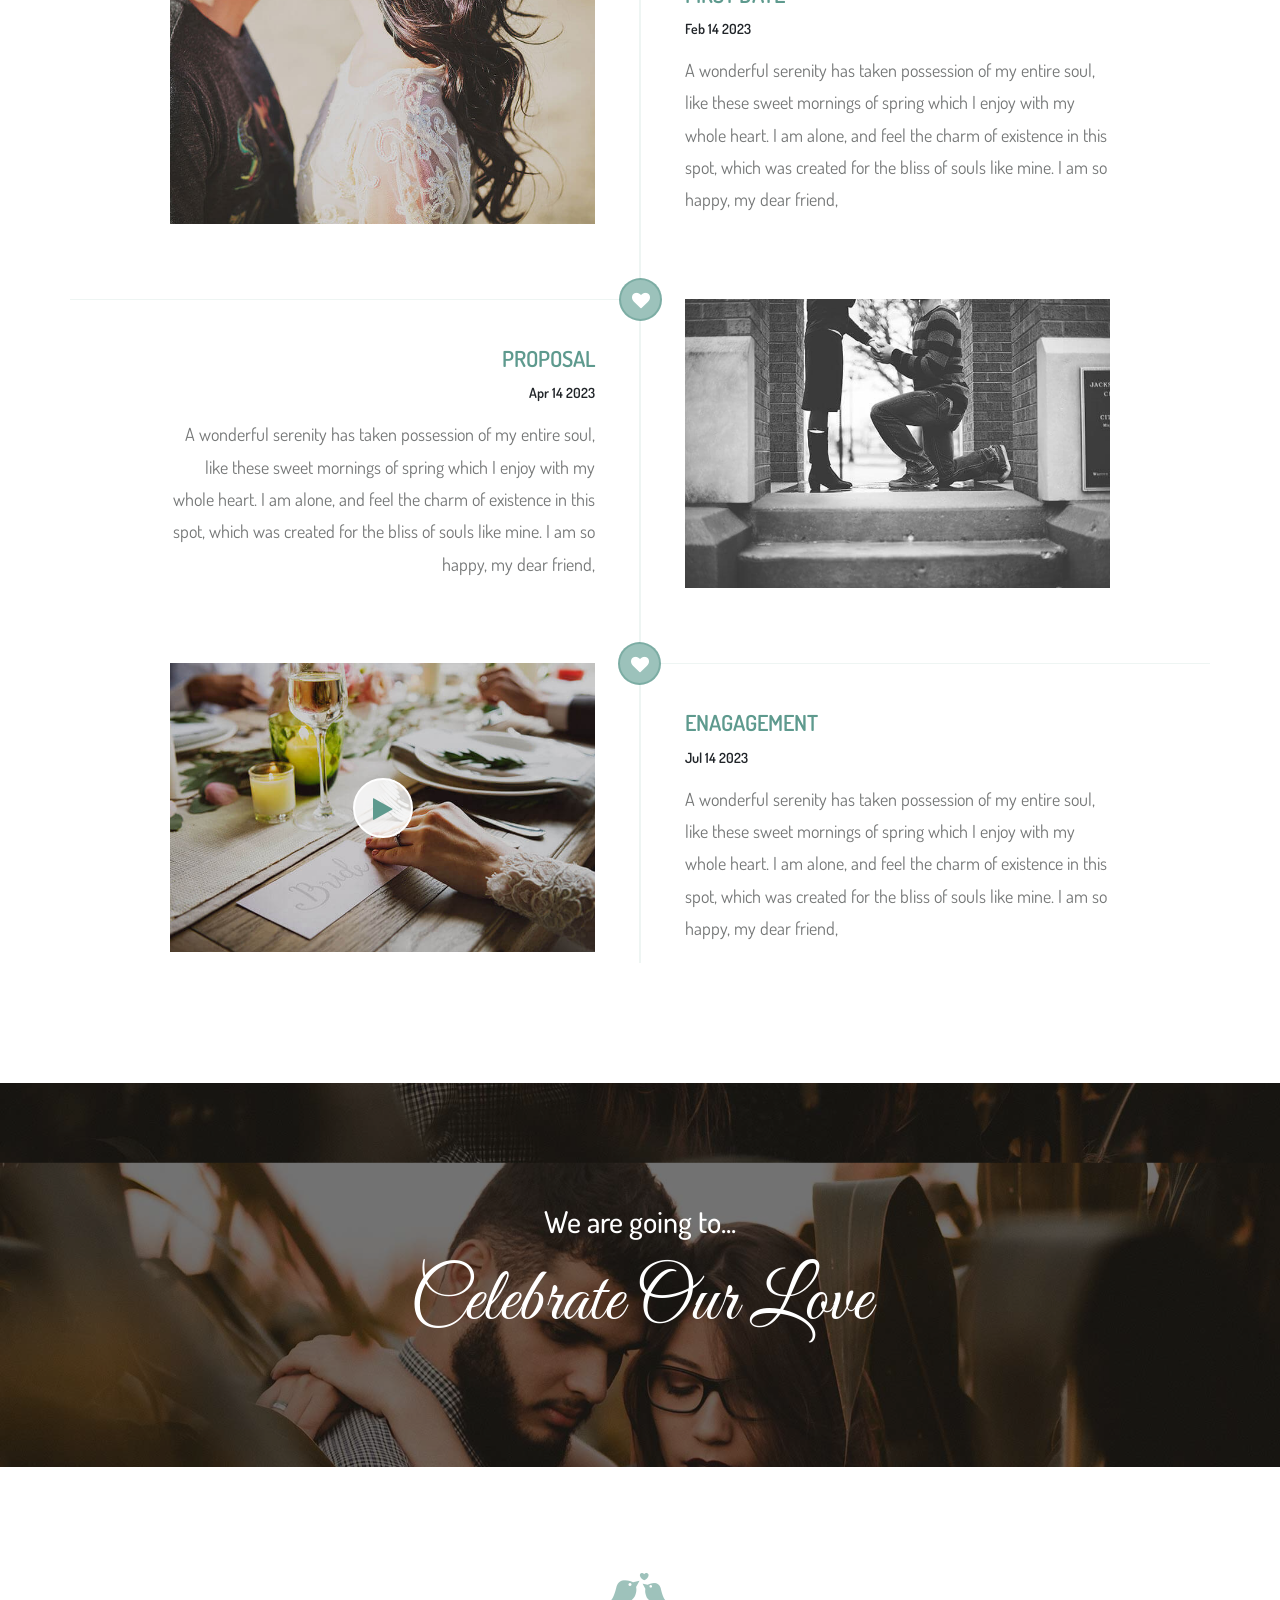
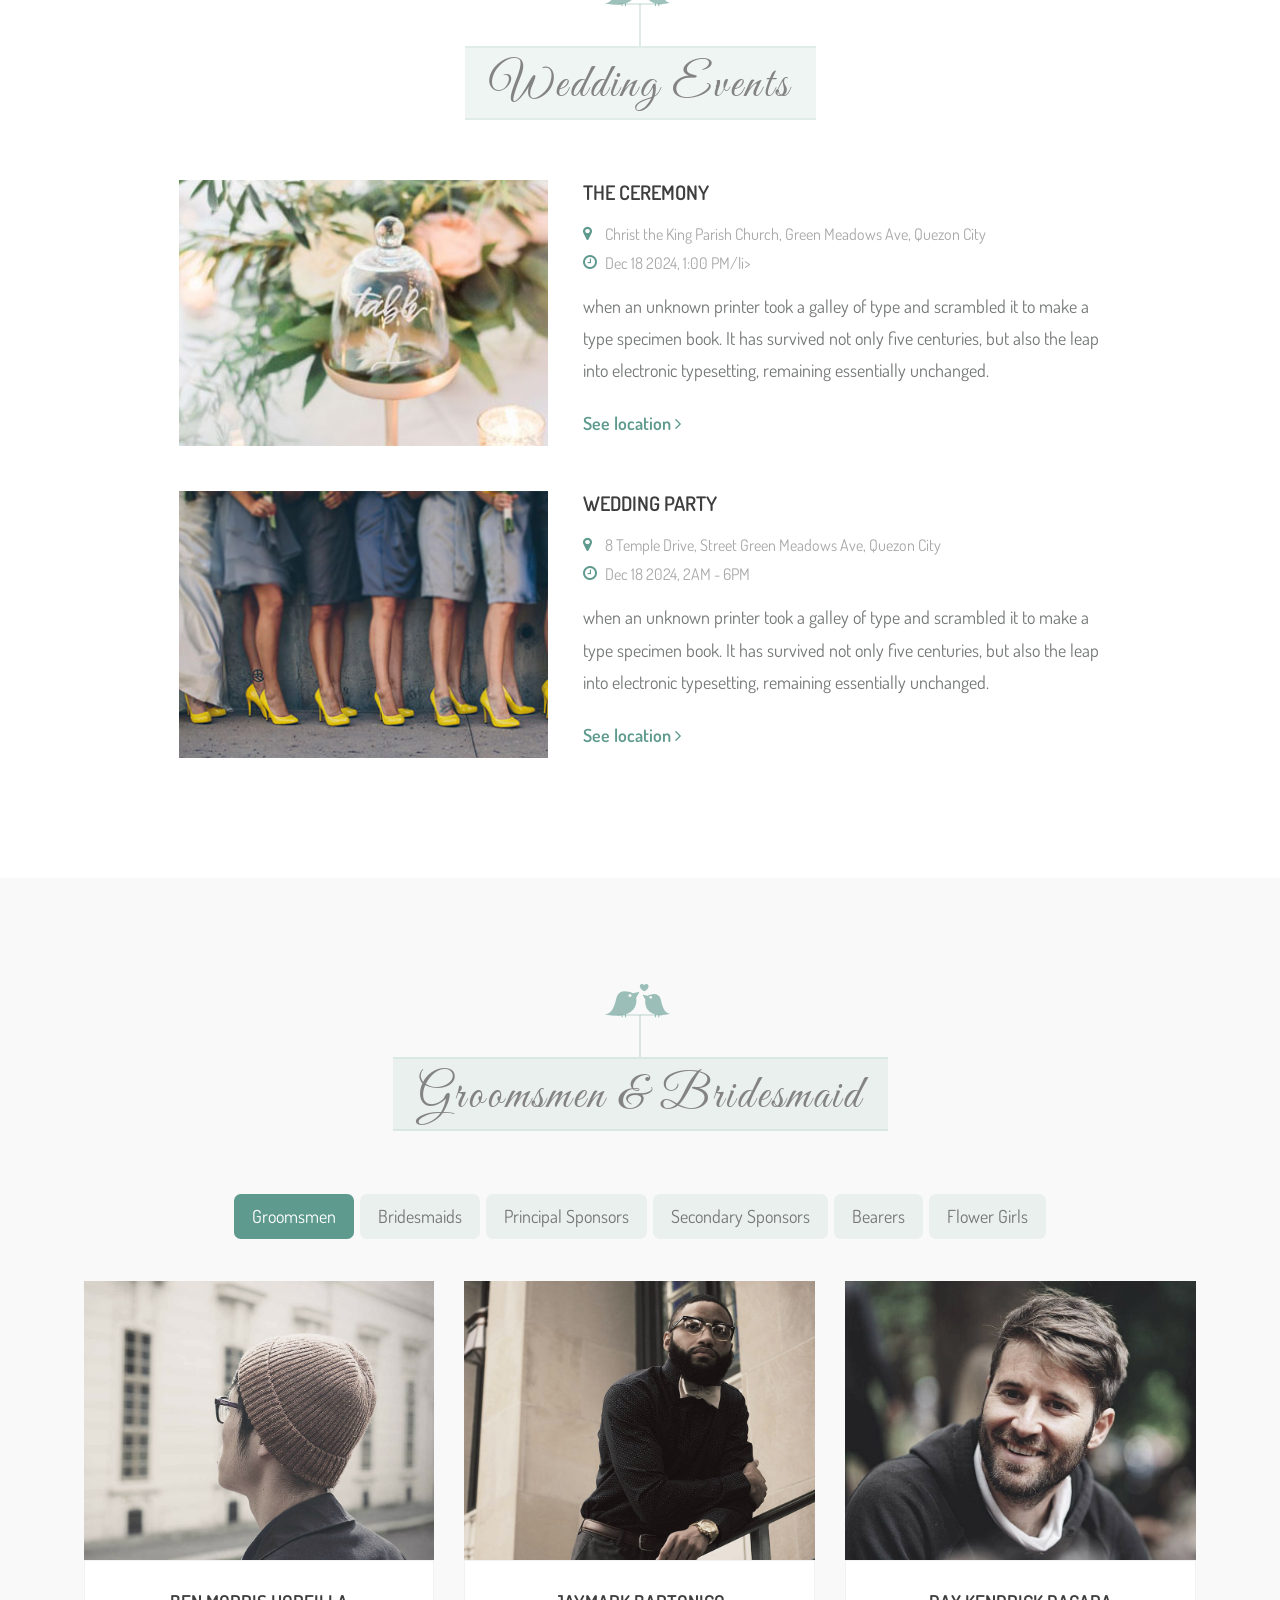
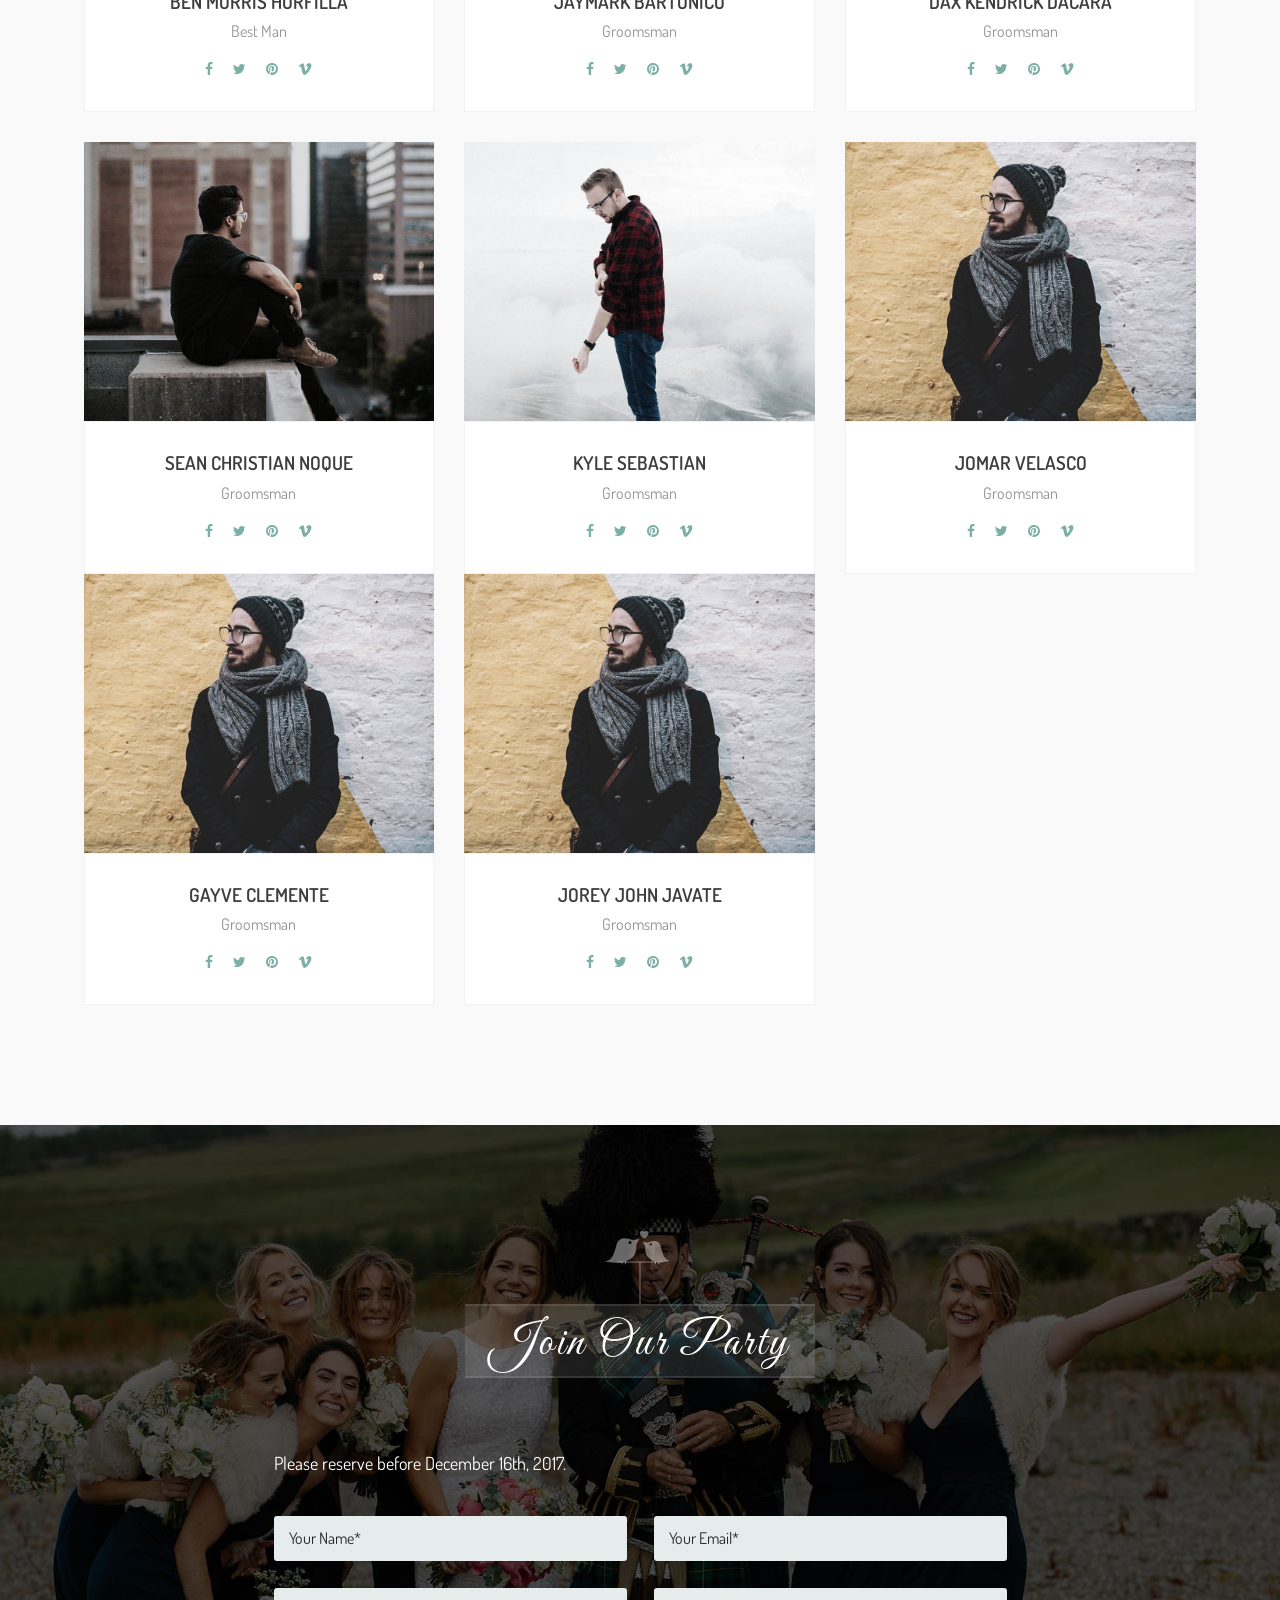
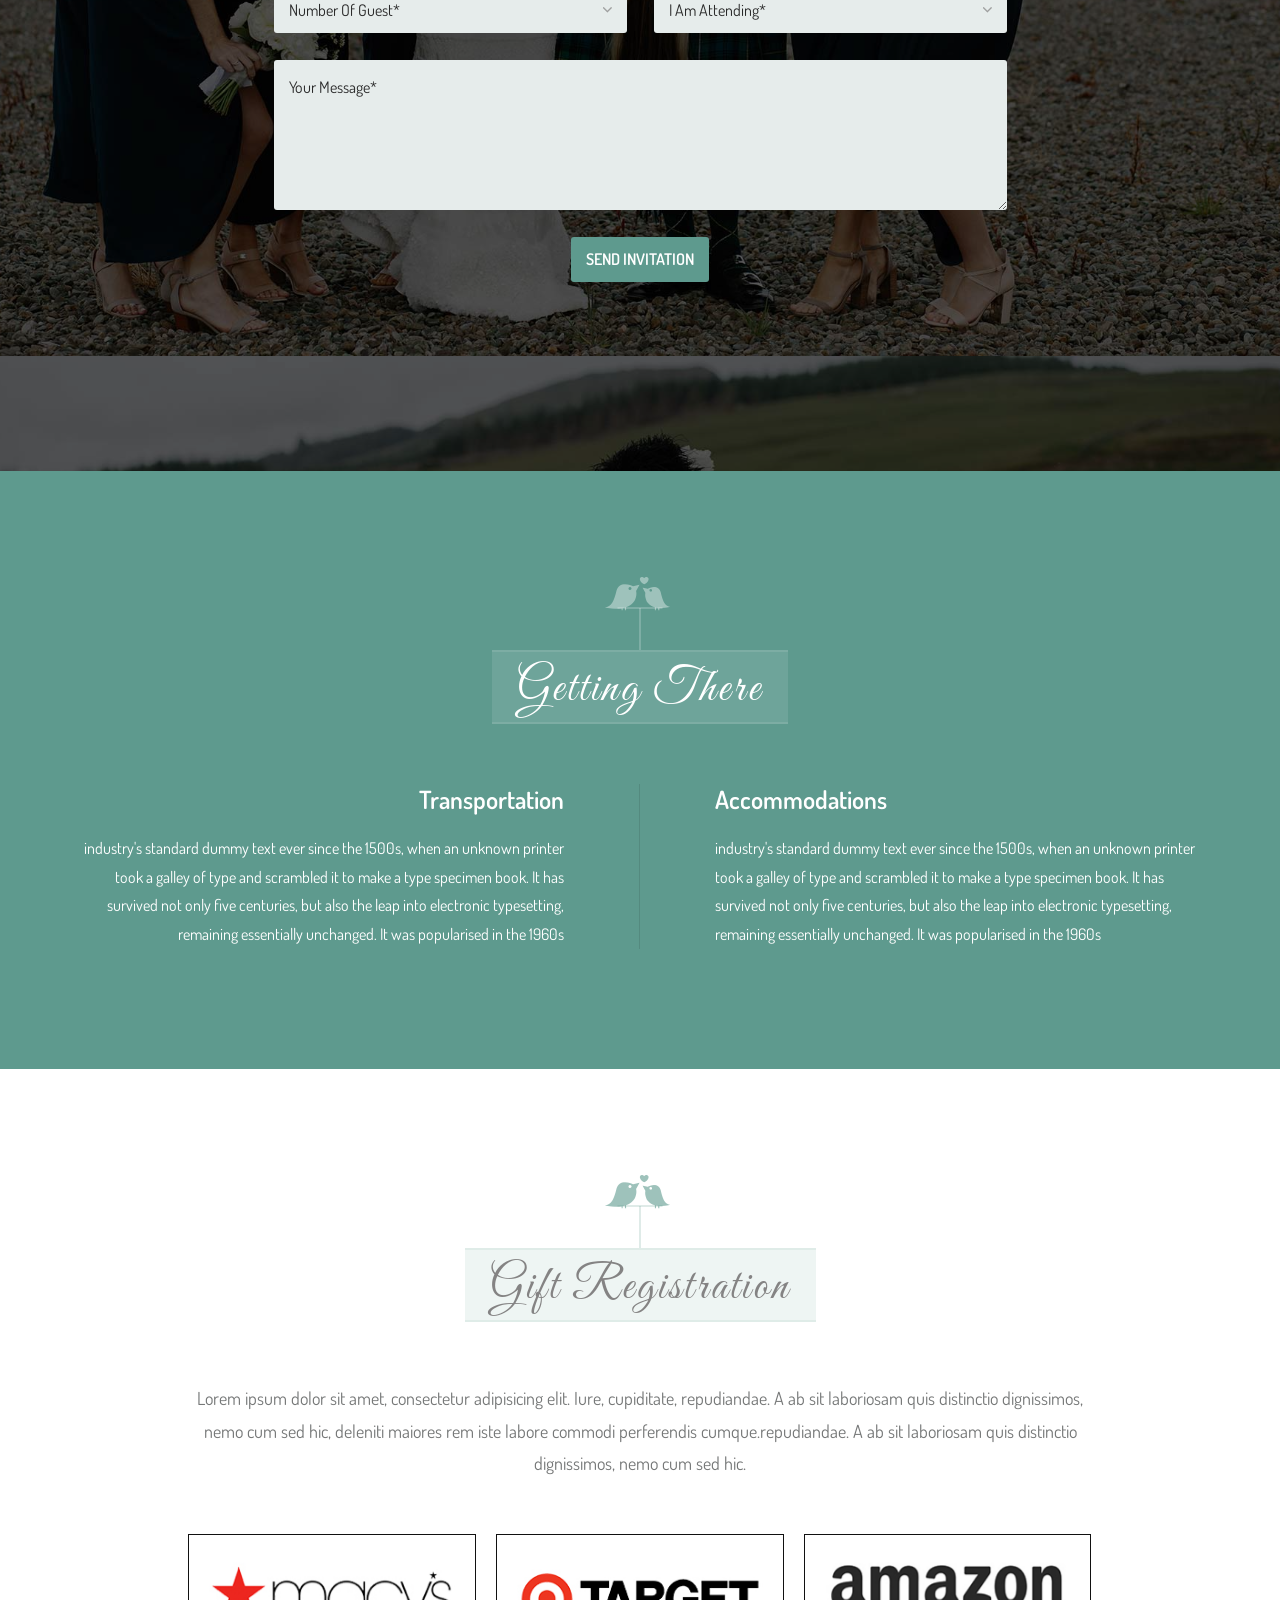
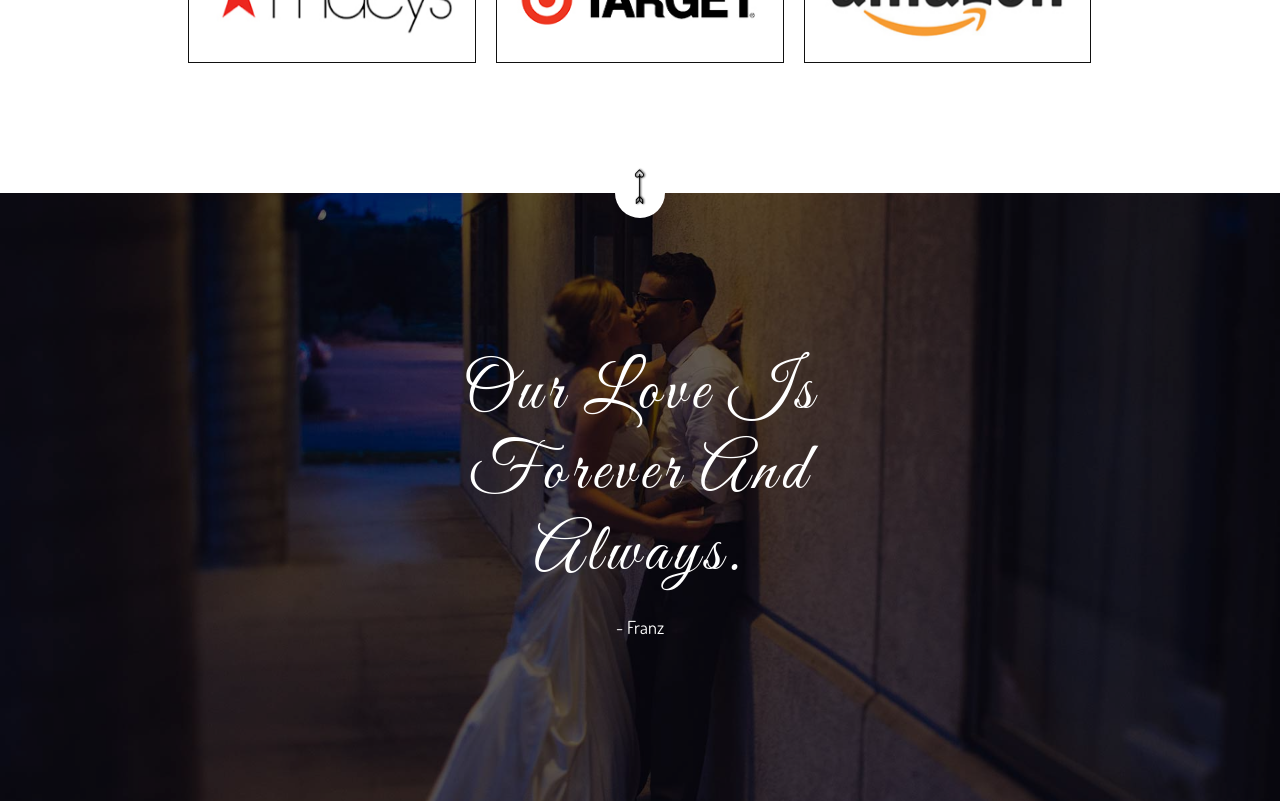
==== commit 16ade70e: "update page" ====
--- a/index.html
+++ b/index.html
@@ -1095,8 +1095,8 @@
             <div class="container">
                 <div class="row">
                     <div class="col-xs-12">
-                        <h2>Forever And Always Our Love</h2>
-                        <span>- Franz (The groom)</span>
+                        <h2>Our Love is Forever and Always.</h2>
+                        <span>- Franz</span>
                     </div>
                 </div>
             </div>
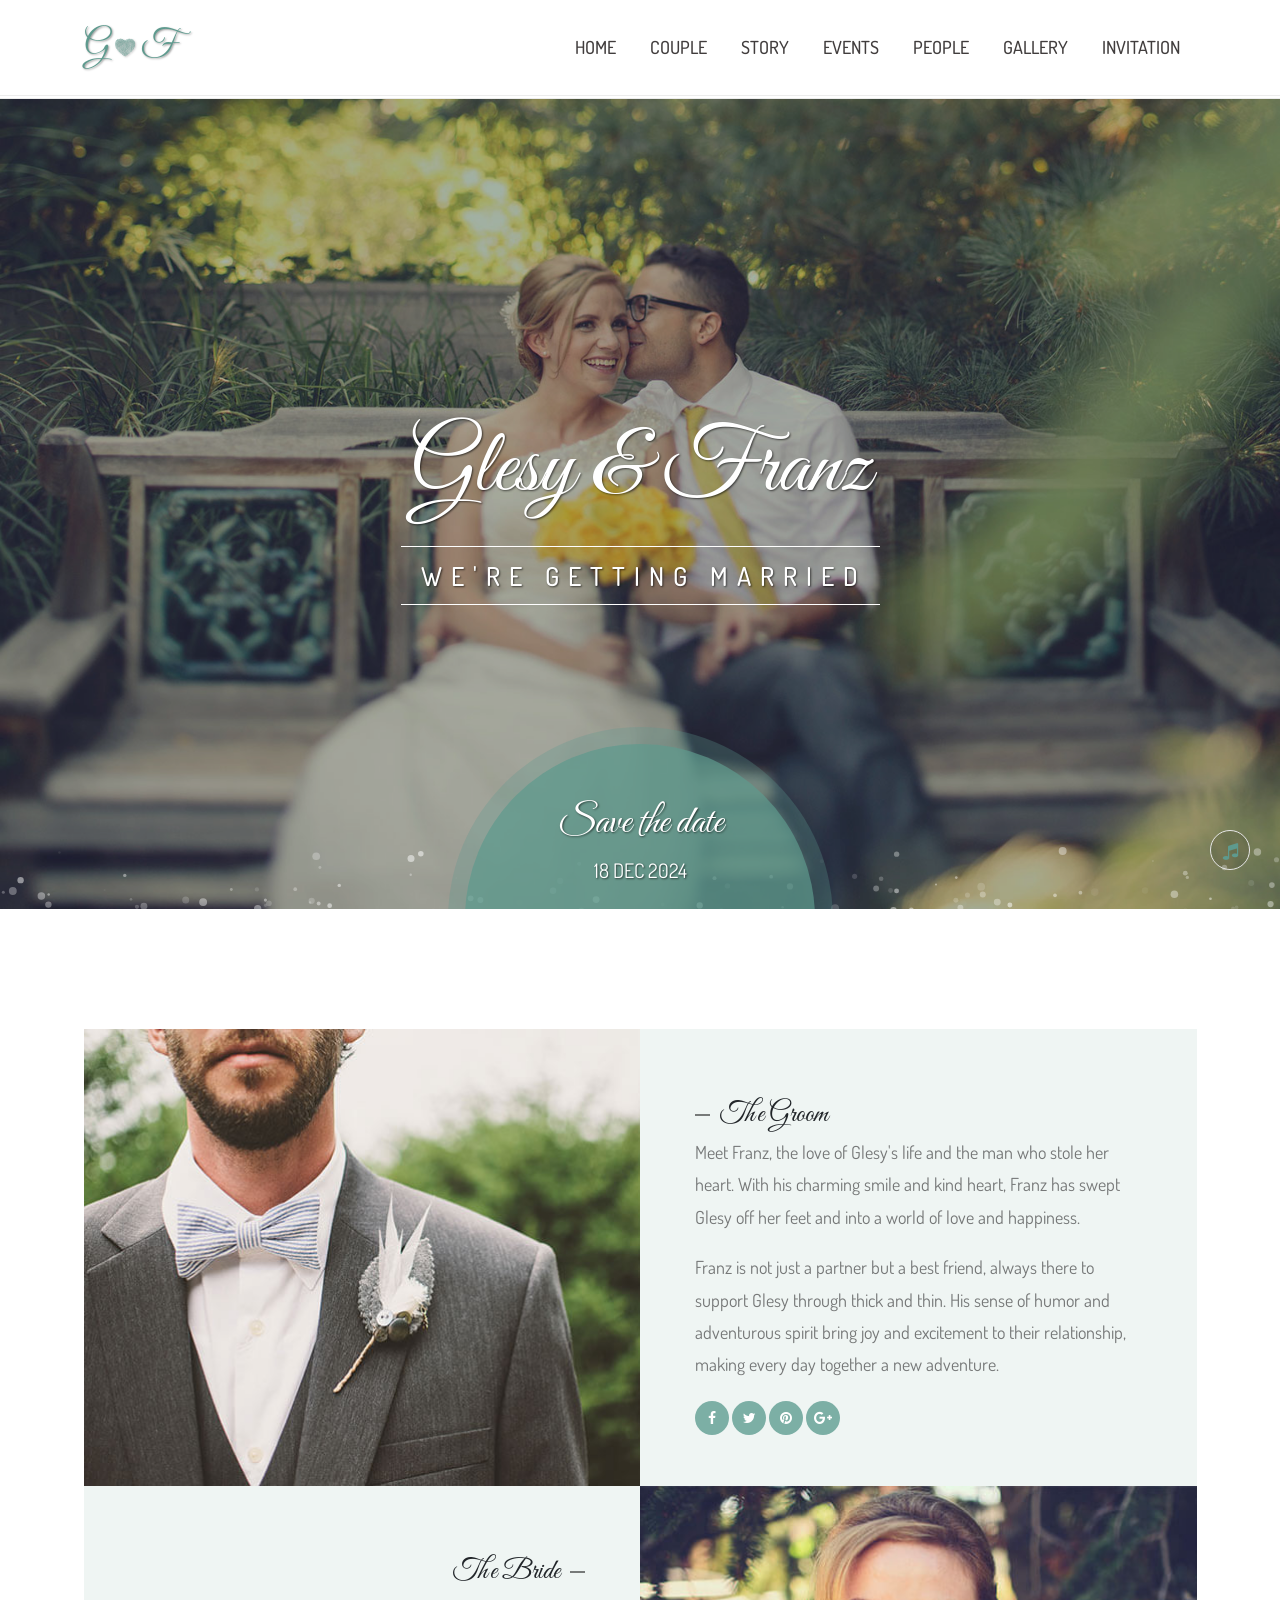
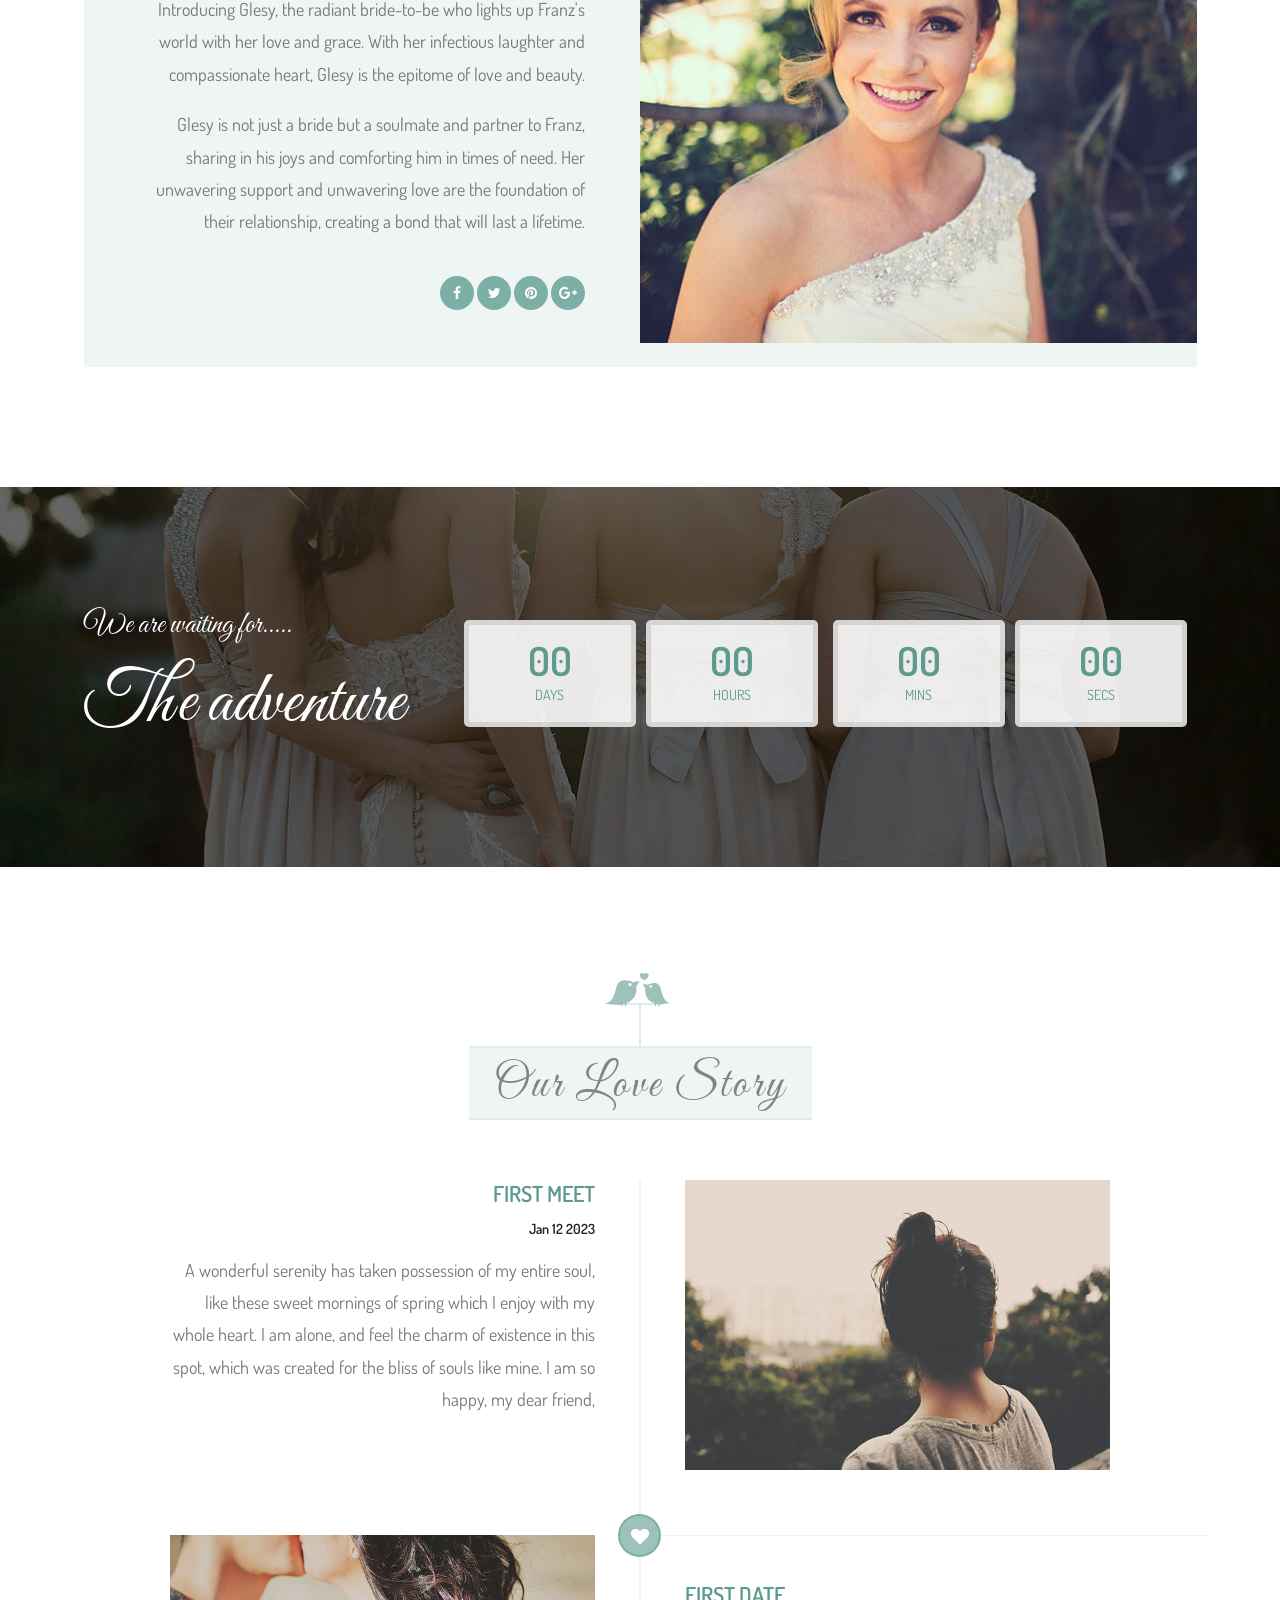
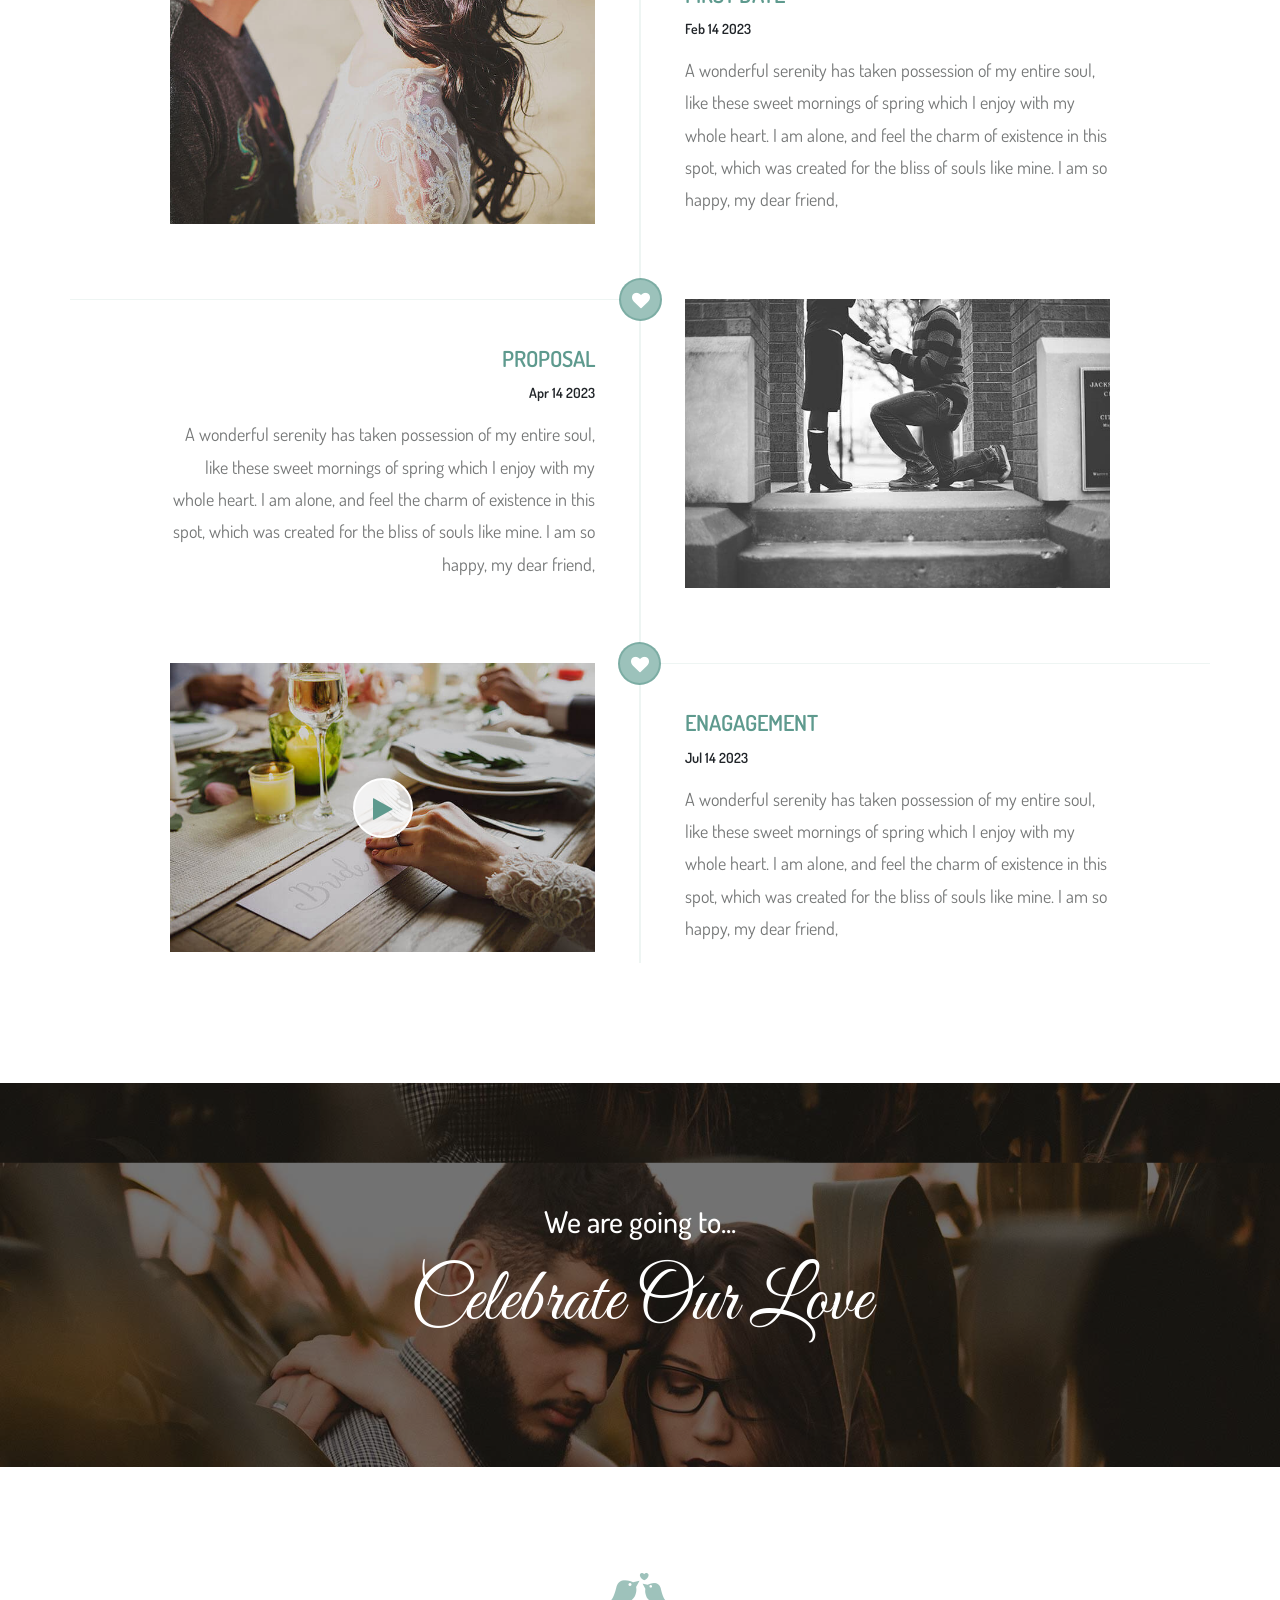
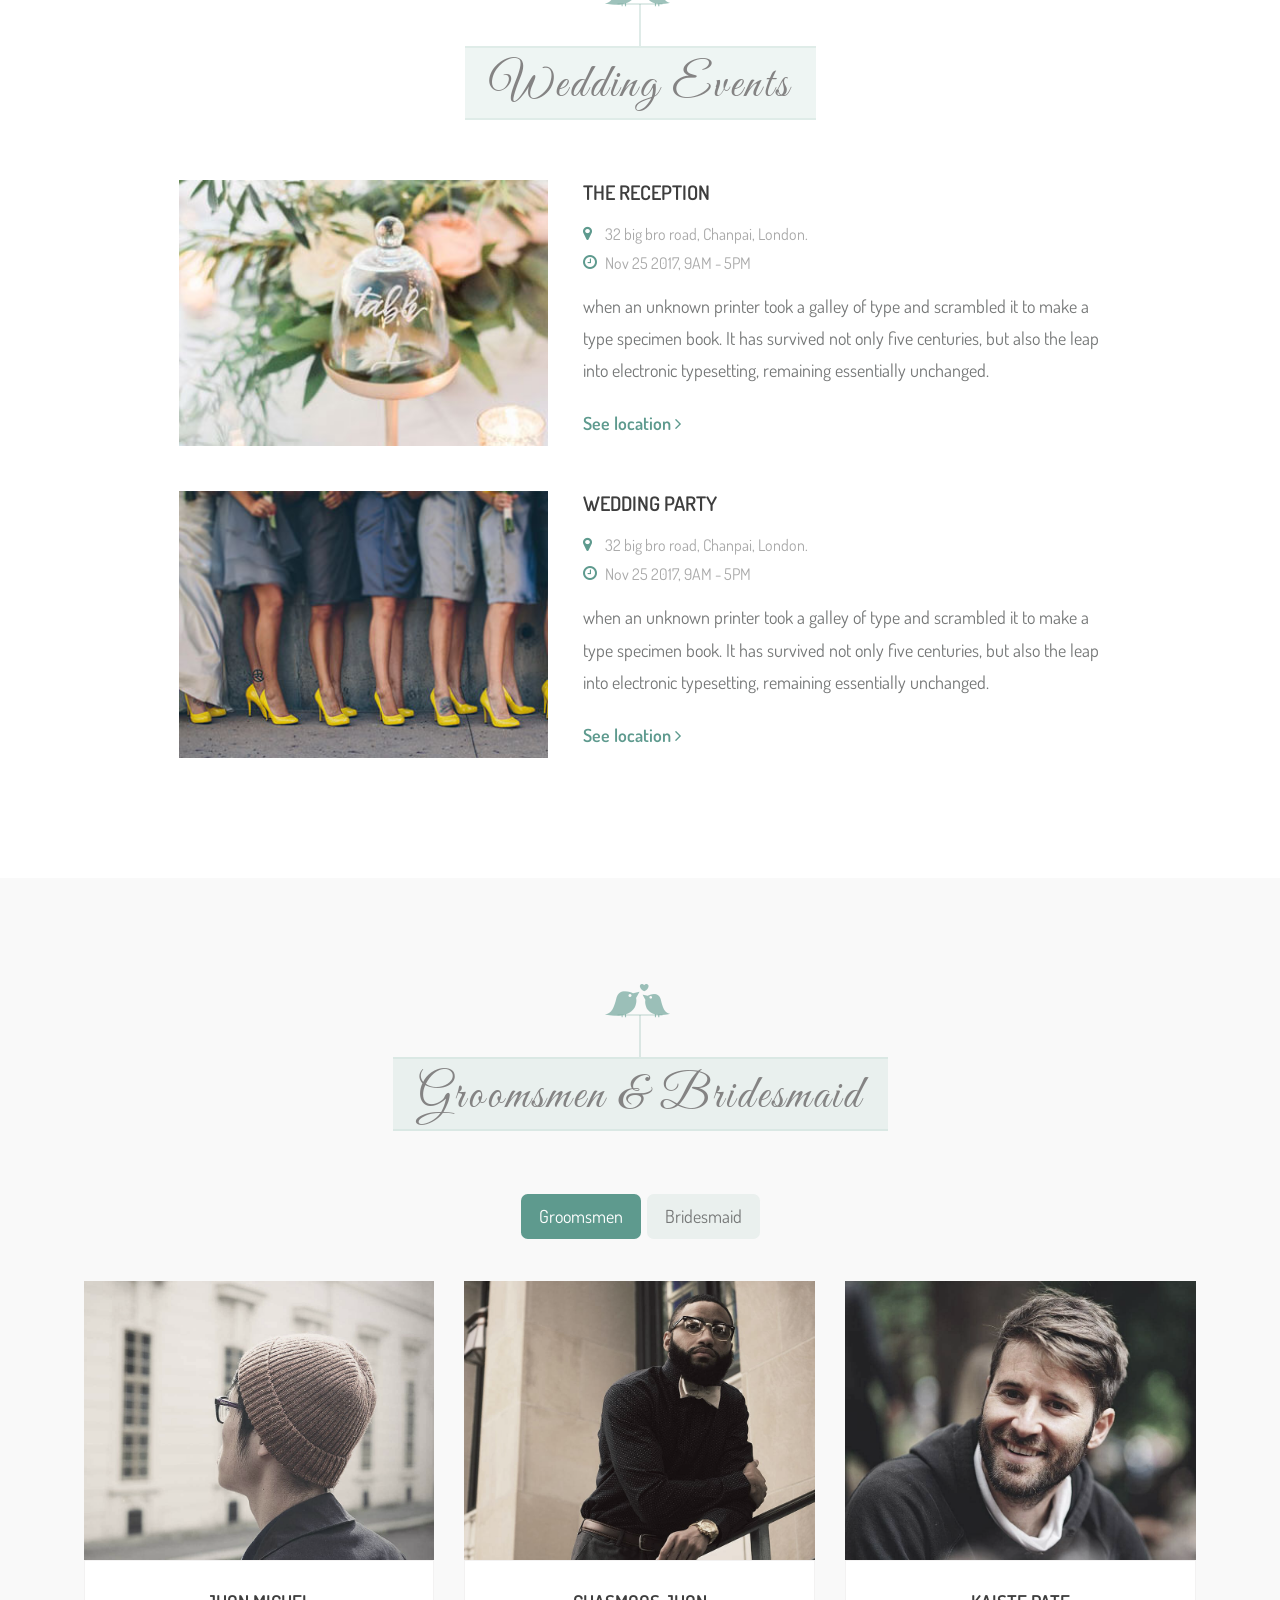
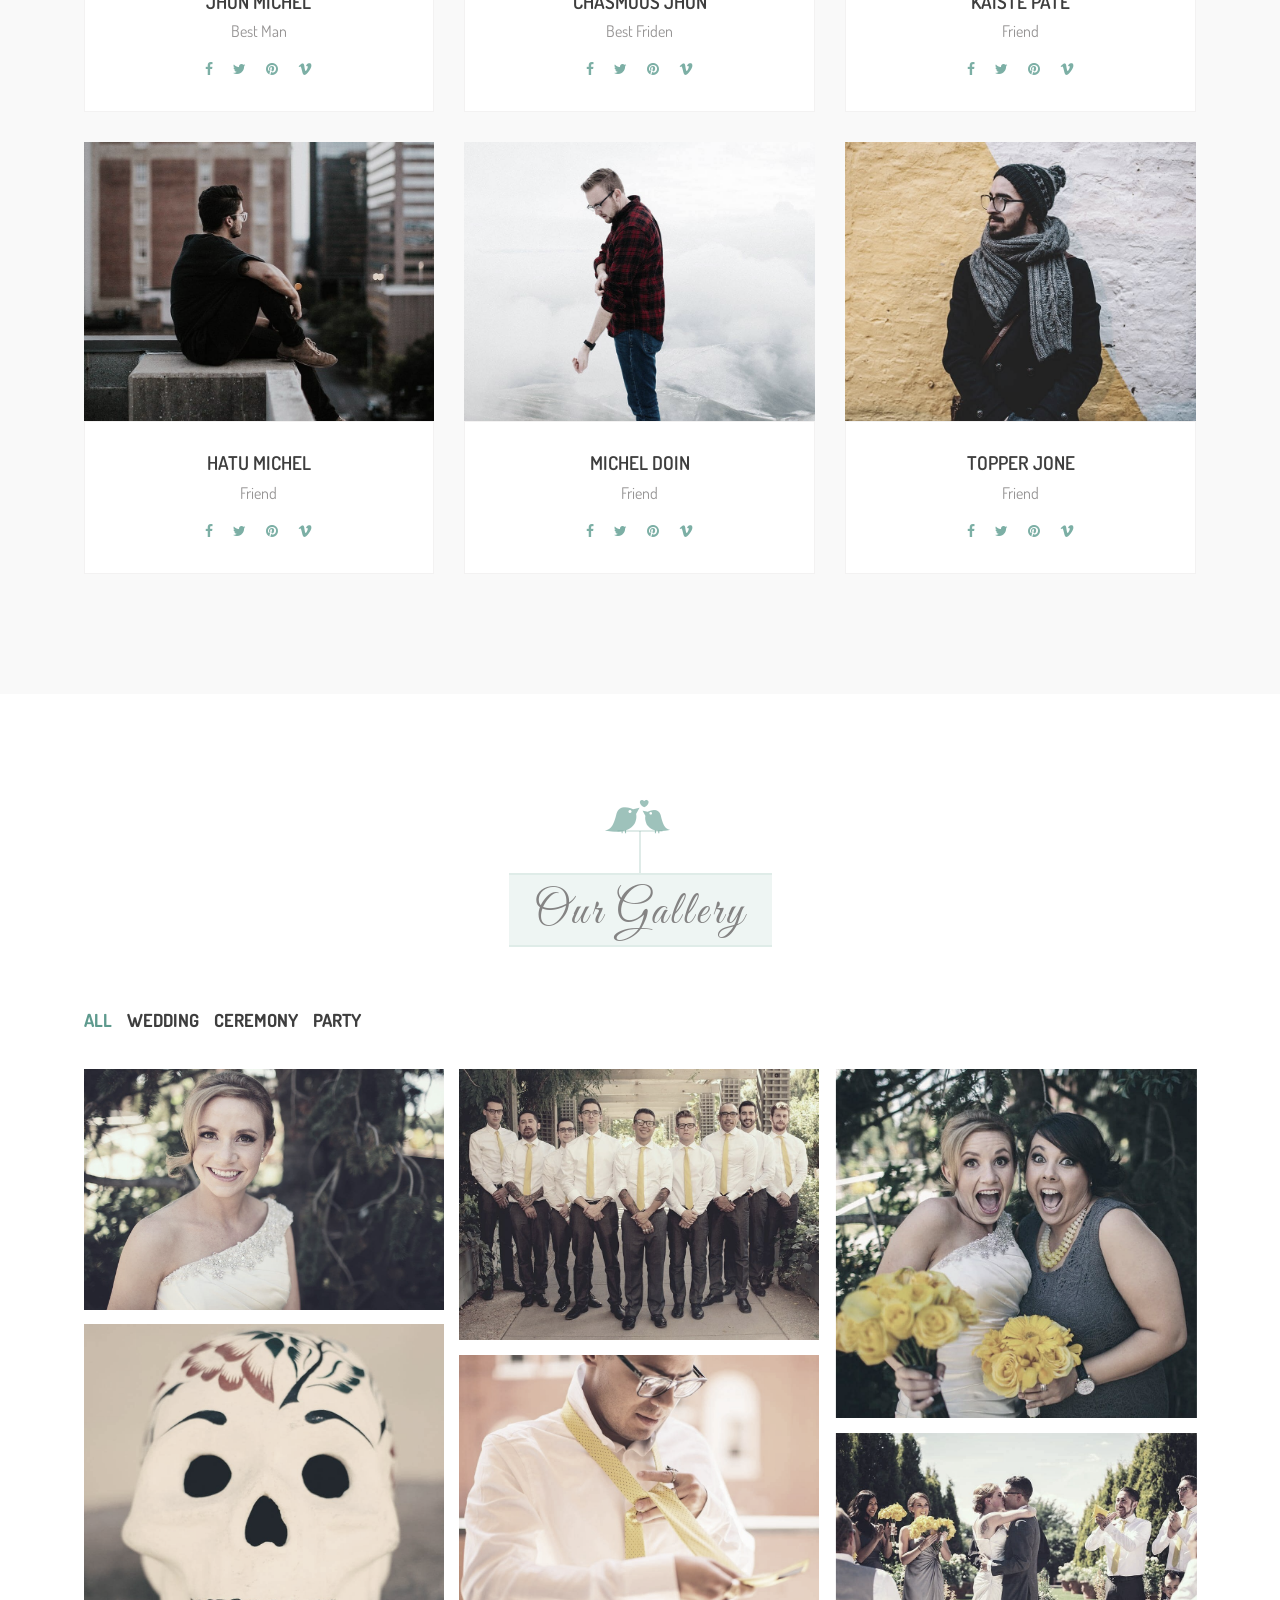
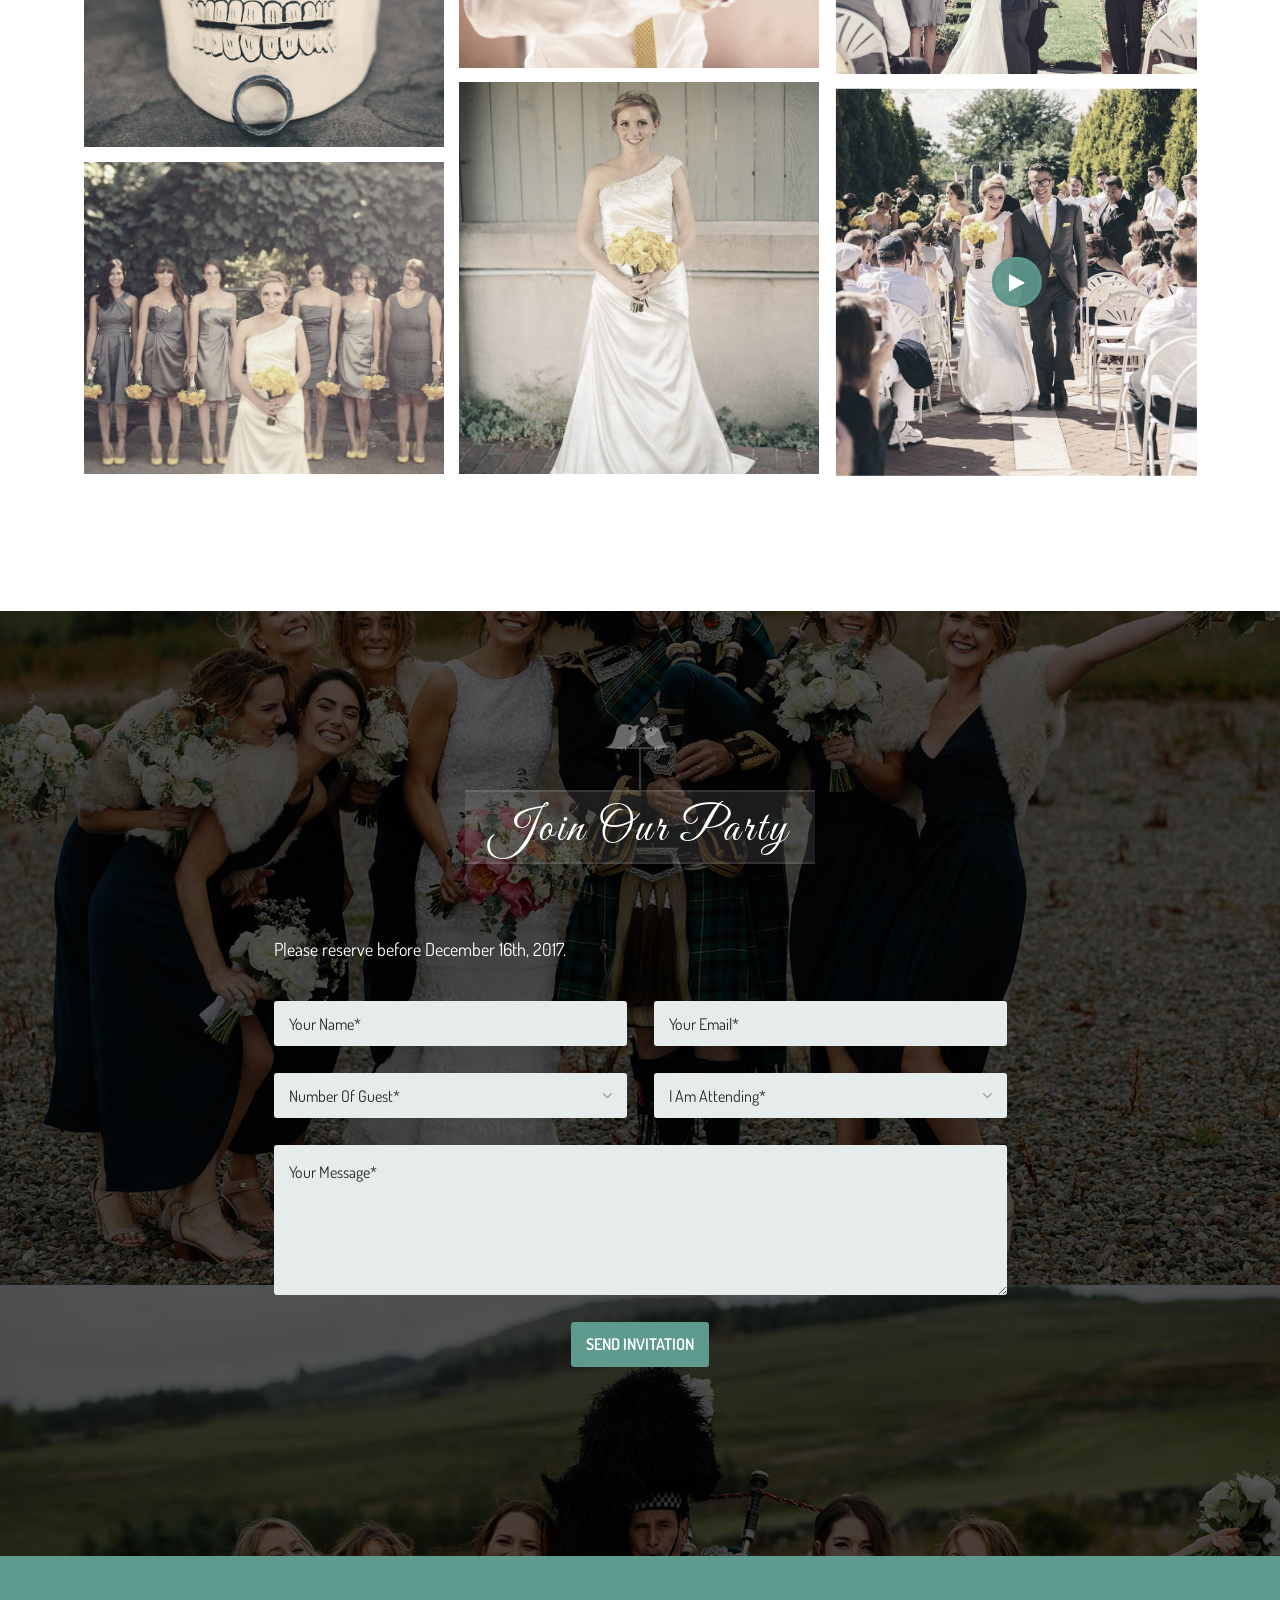
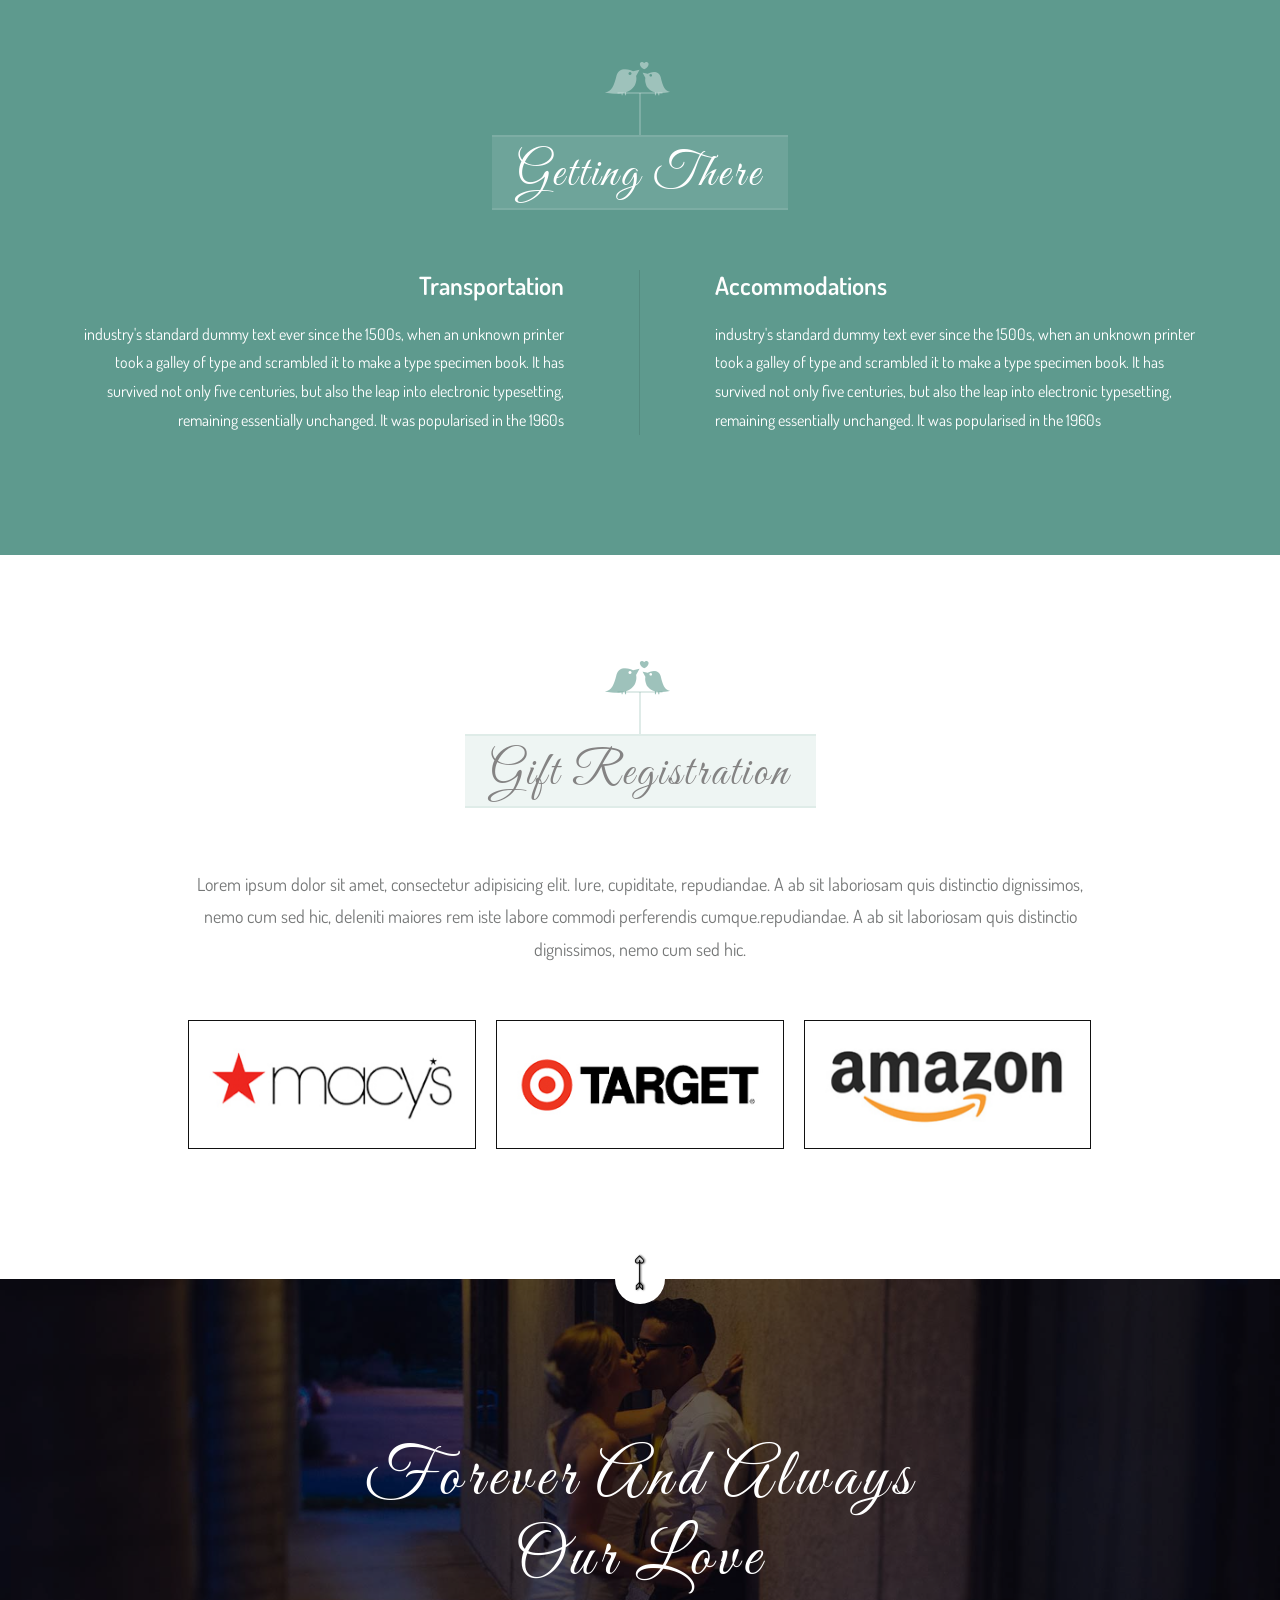
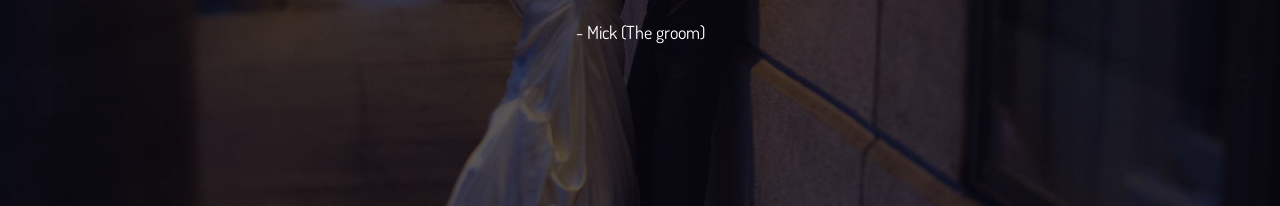
==== commit 5e88ae38: "merge" ====
--- a/index.html
+++ b/index.html
@@ -1,31 +1,37 @@
 <!DOCTYPE html>
 <html lang="en">
 
+<!-- Mirrored from irsfoundation.com/tf/templates/wedding/lovely-wedding/lovely-wedding/index-6.html by HTTrack Website Copier/3.x [XR&CO'2014], Fri, 01 Mar 2024 09:13:50 GMT -->
 <head>
-
+    <!-- Meta Tags -->
     <meta charset="utf-8">
     <meta http-equiv="X-UA-Compatible" content="IE=edge">
     <meta name="viewport" content="width=device-width, initial-scale=1">
 
-    <title> Glesy & Franz Enchanting Wedding </title>
-
+    <!-- Page Title -->
+    <title> Lovly Wedding - Responsive Wedding Template </title>
+
+    <!-- Favicon and Touch Icons -->
     <link href="images/favicon/favicon.png" rel="shortcut icon" type="image/png">
     <link href="images/favicon/apple-touch-icon.png" rel="apple-touch-icon">
     <link href="images/favicon/apple-touch-icon-72x72.png" rel="apple-touch-icon" sizes="72x72">
     <link href="images/favicon/apple-touch-icon-114x114.png" rel="apple-touch-icon" sizes="114x114">
     <link href="images/favicon/apple-touch-icon-144x144.png" rel="apple-touch-icon" sizes="144x144">
 
+    <!-- Google Fonts -->
     <link rel="preconnect" href="https://fonts.googleapis.com/">
     <link rel="preconnect" href="https://fonts.gstatic.com/" crossorigin>
     <link href="https://fonts.googleapis.com/css2?family=Great+Vibes&amp;display=swap" rel="stylesheet">
-    <link href="https://fonts.googleapis.com/css2?family=Dosis:wght@300;400;500;600;700&amp;display=swap"
-        rel="stylesheet">
-
+    <link href="https://fonts.googleapis.com/css2?family=Dosis:wght@300;400;500;600;700&amp;display=swap" rel="stylesheet">
+
+    <!-- Icon fonts -->
     <link href="css/font-awesome.min.css" rel="stylesheet">
     <link href="css/flaticon.css" rel="stylesheet">
 
+    <!-- Bootstrap core CSS -->
     <link href="css/bootstrap.min.css" rel="stylesheet">
 
+    <!-- Plugins for this template -->
     <link href="css/animate.css" rel="stylesheet">
     <link href="css/owl.carousel.css" rel="stylesheet">
     <link href="css/owl.theme.css" rel="stylesheet">
@@ -35,38 +41,51 @@
     <link href="css/jquery.fancybox.css" rel="stylesheet">
     <link href="css/magnific-popup.css" rel="stylesheet">
 
+    <!-- Custom styles for this template -->
     <link href="css/style.css" rel="stylesheet">
 
+    <!-- HTML5 shim and Respond.js for IE8 support of HTML5 elements and media queries -->
+    <!--[if lt IE 9]>
+    <script src="https://oss.maxcdn.com/html5shiv/3.7.3/html5shiv.min.js"></script>
+    <script src="https://oss.maxcdn.com/respond/1.4.2/respond.min.js"></script>
+    <![endif]-->
+
 </head>
 
 <body id="home">
 
+    <!-- start page-wrapper -->
     <div class="page-wrapper">
 
+        <!-- start preloader -->
         <div class="preloader">
             <div class="inner">
                 <span class="icon"><i class="fi flaticon-two"></i></span>
             </div>
         </div>
-
+        <!-- end preloader -->
+
+
+        <!-- strat music-box -->
         <div class="music-box">
             <button class="music-box-toggle-btn">
                 <i class="fa fa-music"></i>
             </button>
 
             <div class="music-holder">
-                <iframe width="100%" height="300" scrolling="no" frameborder="no" allow="autoplay" src="https://w.soundcloud.com/player/?url=https%3A//api.soundcloud.com/tracks/326106253&color=%23ff5500&auto_play=true&hide_related=false&show_comments=true&show_user=true&show_reposts=false&show_teaser=true&visual=true"></iframe><div style="font-size: 10px; color: #cccccc;line-break: anywhere;word-break: normal;overflow: hidden;white-space: nowrap;text-overflow: ellipsis; font-family: Interstate,Lucida Grande,Lucida Sans Unicode,Lucida Sans,Garuda,Verdana,Tahoma,sans-serif;font-weight: 100;"><a href="https://soundcloud.com/burn-m-1" title="Burn M" target="_blank" style="color: #cccccc; text-decoration: none;">Burn M</a> · <a href="https://soundcloud.com/burn-m-1/so-many-questions" title="So Many Questions (Side A)" target="_blank" style="color: #cccccc; text-decoration: none;">So Many Questions (Side A)</a></div>
+                <iframe src="https://w.soundcloud.com/player/?url=https%3A//api.soundcloud.com/tracks/326494474&amp;auto_play=true&amp;hide_related=true&amp;show_comments=false&amp;show_user=false&amp;show_reposts=false&amp;visual=false"></iframe>
             </div>
         </div>
-
+        <!-- end music box -->
+
+
+        <!-- Start header -->
         <header id="myHeader" class="site-header header-style-1">
-
+            <!-- Navigation-->
             <nav class="navbar navbar-expand-lg navbar-dark" id="mainNav">
                 <div class="container">
-                    <a class="navbar-brand" href="/">Glesy <i class="fi flaticon-shape-1"></i> Franz</a>
-                    <button class="navbar-toggler" type="button" data-bs-toggle="collapse"
-                        data-bs-target="#navbarResponsive" aria-controls="navbarResponsive" aria-expanded="false"
-                        aria-label="Toggle navigation">
+                    <a class="navbar-brand" href="#page-top">G <i class="fi flaticon-shape-1"></i> F</a>
+                    <button class="navbar-toggler" type="button" data-bs-toggle="collapse" data-bs-target="#navbarResponsive" aria-controls="navbarResponsive" aria-expanded="false" aria-label="Toggle navigation">
                         <i class="fa fa-bars" aria-hidden="true"></i>
                     </button>
                     <div class="collapse navbar-collapse" id="navbarResponsive">
@@ -76,17 +95,20 @@
                             <li class="nav-item"><a class="nav-link" href="#story">Story</a></li>
                             <li class="nav-item"><a class="nav-link" href="#events">Events</a></li>
                             <li class="nav-item"><a class="nav-link" href="#people">People</a></li>
-                            <!-- <li class="nav-item"><a class="nav-link" href="#gallery">Gallery</a></li> -->
-                            <li class="nav-item"><a class="nav-link" href="#rsvp">RSVP</a></li>
+                            <li class="nav-item"><a class="nav-link" href="#gallery">Gallery</a></li>
+                            <li class="nav-item"><a class="nav-link" href="#rsvp">Invitation</a></li>
                         </ul>
                     </div>
                 </div>
             </nav>
         </header>
-
+        <!-- end of header -->
+
+
+        <!-- start of hero -->
         <section class="hero">
             <div class="static-hero"></div>
-
+            
             <div id="spirit-header" class="spirit-header">
                 <canvas id="spirit-canvas"></canvas>
             </div>
@@ -96,40 +118,43 @@
                     <h2 class="wow slideInUp" data-wow-duration="1s">Glesy &amp; Franz</h2>
                     <div class="married-text wow fadeIn" data-wow-delay="1s">
                         <h4 class="">
-                            <span class=" wow fadeInUp" data-wow-delay="1.05s">W</span>
-                            <span class=" wow fadeInUp" data-wow-delay="1.10s">e</span>
-                            <span class=" wow fadeInUp" data-wow-delay="1.15s">'</span>
-                            <span class=" wow fadeInUp" data-wow-delay="1.20s">r</span>
-                            <span class=" wow fadeInUp" data-wow-delay="1.25s">e</span>
-                            <span>&nbsp;</span>
-                            <span class=" wow fadeInUp" data-wow-delay="1.30s">g</span>
-                            <span class=" wow fadeInUp" data-wow-delay="1.35s">e</span>
-                            <span class=" wow fadeInUp" data-wow-delay="1.40s">t</span>
-                            <span class=" wow fadeInUp" data-wow-delay="1.45s">t</span>
-                            <span class=" wow fadeInUp" data-wow-delay="1.50s">i</span>
-                            <span class=" wow fadeInUp" data-wow-delay="1.55s">n</span>
-                            <span class=" wow fadeInUp" data-wow-delay="1.60s">g</span>
-                            <span>&nbsp;</span>
-                            <span class=" wow fadeInUp" data-wow-delay="1.65s">m</span>
-                            <span class=" wow fadeInUp" data-wow-delay="1.70s">a</span>
-                            <span class=" wow fadeInUp" data-wow-delay="1.75s">r</span>
-                            <span class=" wow fadeInUp" data-wow-delay="1.80s">r</span>
-                            <span class=" wow fadeInUp" data-wow-delay="1.85s">i</span>
-                            <span class=" wow fadeInUp" data-wow-delay="1.90s">e</span>
-                            <span class=" wow fadeInUp" data-wow-delay="1.95s">d</span>
+                        <span class=" wow fadeInUp" data-wow-delay="1.05s">W</span>
+                        <span class=" wow fadeInUp" data-wow-delay="1.10s">e</span>
+                        <span class=" wow fadeInUp" data-wow-delay="1.15s">'</span>
+                        <span class=" wow fadeInUp" data-wow-delay="1.20s">r</span>
+                        <span class=" wow fadeInUp" data-wow-delay="1.25s">e</span>
+                        <span>&nbsp;</span>
+                        <span class=" wow fadeInUp" data-wow-delay="1.30s">g</span>
+                        <span class=" wow fadeInUp" data-wow-delay="1.35s">e</span>
+                        <span class=" wow fadeInUp" data-wow-delay="1.40s">t</span>
+                        <span class=" wow fadeInUp" data-wow-delay="1.45s">t</span>
+                        <span class=" wow fadeInUp" data-wow-delay="1.50s">i</span>
+                        <span class=" wow fadeInUp" data-wow-delay="1.55s">n</span>
+                        <span class=" wow fadeInUp" data-wow-delay="1.60s">g</span>
+                        <span>&nbsp;</span>
+                        <span class=" wow fadeInUp" data-wow-delay="1.65s">m</span>
+                        <span class=" wow fadeInUp" data-wow-delay="1.70s">a</span>
+                        <span class=" wow fadeInUp" data-wow-delay="1.75s">r</span>
+                        <span class=" wow fadeInUp" data-wow-delay="1.80s">r</span>
+                        <span class=" wow fadeInUp" data-wow-delay="1.85s">i</span>
+                        <span class=" wow fadeInUp" data-wow-delay="1.90s">e</span>
+                        <span class=" wow fadeInUp" data-wow-delay="1.95s">d</span>
 
                         </h4>
                     </div>
-
+                    <!-- <i class="fa fa-heart"></i> -->
                 </div>
 
                 <div class="save-the-date">
-                    <h4>Save the Date</h4>
+                    <h4>Save the date</h4>
                     <span class="date">18 DEC 2024</span>
                 </div>
             </div>
         </section>
-
+        <!-- end of hero slider -->
+
+
+                <!-- start wedding-couple-section -->
         <section class="wedding-couple-section section-padding" id="couple">
             <div class="container">
                 <div class="row">
@@ -141,12 +166,8 @@
                             <div class="details">
                                 <div class="details-inner">
                                     <span class="signature">The Groom</span>
-                                    <p>Meet Franz, the love of Glesy's life and the man who stole her heart. With his
-                                        charming smile and kind heart, Franz has swept Glesy off her feet and into a
-                                        world of love and happiness.</p>
-                                    <p>Franz is not just a partner but a best friend, always there to support Glesy
-                                        through thick and thin. His sense of humor and adventurous spirit bring joy and
-                                        excitement to their relationship, making every day together a new adventure.</p>
+                                    <p>Meet Franz, the love of Glesy's life and the man who stole her heart. With his charming smile and kind heart, Franz has swept Glesy off her feet and into a world of love and happiness.</p>
+                                    <p>Franz is not just a partner but a best friend, always there to support Glesy through thick and thin. His sense of humor and adventurous spirit bring joy and excitement to their relationship, making every day together a new adventure.</p>
                                     <ul class="social-links">
                                         <li><a href="#"><i class="fa fa-facebook"></i></a></li>
                                         <li><a href="#"><i class="fa fa-twitter"></i></a></li>
@@ -160,13 +181,8 @@
                             <div class="details">
                                 <div class="details-inner">
                                     <span class="signature">The Bride</span>
-                                    <p>Introducing Glesy, the radiant bride-to-be who lights up Franz's world with her
-                                        love and grace. With her infectious laughter and compassionate heart, Glesy is
-                                        the epitome of love and beauty.</p>
-                                    <p>Glesy is not just a bride but a soulmate and partner to Franz, sharing in his
-                                        joys and comforting him in times of need. Her unwavering support and unwavering
-                                        love are the foundation of their relationship, creating a bond that will last a
-                                        lifetime.</p>
+                                    <p>Introducing Glesy, the radiant bride-to-be who lights up Franz's world with her love and grace. With her infectious laughter and compassionate heart, Glesy is the epitome of love and beauty.</p>
+                                    <p>Glesy is not just a bride but a soulmate and partner to Franz, sharing in his joys and comforting him in times of need. Her unwavering support and unwavering love are the foundation of their relationship, creating a bond that will last a lifetime.</p>
                                     <ul class="social-links">
                                         <li><a href="#"><i class="fa fa-facebook"></i></a></li>
                                         <li><a href="#"><i class="fa fa-twitter"></i></a></li>
@@ -180,12 +196,13 @@
                             </div>
                         </div>
                     </div>
-                </div>
-            </div>
-        </section>
-
-        <section class="count-down-section section-padding parallax" data-bg-image="images/countdown-bg.jpg"
-            data-speed="7">
+                </div> <!-- end row -->
+            </div> <!-- end container -->
+        </section>
+        <!-- end wedding-couple-section -->
+
+        <!-- start count-down-section -->
+        <section class="count-down-section section-padding parallax" data-bg-image="images/countdown-bg.jpg" data-speed="7">
             <div class="container">
                 <div class="row">
                     <div class="col-lg-4">
@@ -198,10 +215,12 @@
                             </div>
                         </div>
                     </div>
-                </div>
-            </div>
-        </section>
-
+                </div> <!-- end row -->
+            </div> <!-- end container -->
+        </section>
+        <!-- end count-down-section -->
+
+        <!-- start story-section -->
         <section class="story-section section-padding" id="story">
             <div class="container">
                 <div class="row">
@@ -211,7 +230,7 @@
                             <h2>Our love story</h2>
                         </div>
                     </div>
-                </div>
+                </div> <!-- end section-title -->
 
                 <div class="row">
                     <div class="col col-xs-12">
@@ -221,10 +240,7 @@
                                     <div class="story-text right-align-text">
                                         <h3>First meet</h3>
                                         <span class="date">Jan 12 2023</span>
-                                        <p>A wonderful serenity has taken possession of my entire soul, like these sweet
-                                            mornings of spring which I enjoy with my whole heart. I am alone, and feel
-                                            the charm of existence in this spot, which was created for the bliss of
-                                            souls like mine. I am so happy, my dear friend, </p>
+                                        <p>A wonderful serenity has taken possession of my entire soul, like these sweet mornings of spring which I enjoy with my whole heart. I am alone, and feel the charm of existence in this spot, which was created for the bliss of souls like mine. I am so happy, my dear friend, </p>
                                     </div>
                                 </div>
                                 <div class="col col-lg-6">
@@ -247,10 +263,7 @@
                                     <div class="story-text">
                                         <h3>First date</h3>
                                         <span class="date">Feb 14 2023</span>
-                                        <p>A wonderful serenity has taken possession of my entire soul, like these sweet
-                                            mornings of spring which I enjoy with my whole heart. I am alone, and feel
-                                            the charm of existence in this spot, which was created for the bliss of
-                                            souls like mine. I am so happy, my dear friend, </p>
+                                        <p>A wonderful serenity has taken possession of my entire soul, like these sweet mornings of spring which I enjoy with my whole heart. I am alone, and feel the charm of existence in this spot, which was created for the bliss of souls like mine. I am so happy, my dear friend, </p>
                                     </div>
                                 </div>
                             </div>
@@ -262,10 +275,7 @@
                                     <div class="story-text right-align-text">
                                         <h3>Proposal</h3>
                                         <span class="date">Apr 14 2023</span>
-                                        <p>A wonderful serenity has taken possession of my entire soul, like these sweet
-                                            mornings of spring which I enjoy with my whole heart. I am alone, and feel
-                                            the charm of existence in this spot, which was created for the bliss of
-                                            souls like mine. I am so happy, my dear friend, </p>
+                                        <p>A wonderful serenity has taken possession of my entire soul, like these sweet mornings of spring which I enjoy with my whole heart. I am alone, and feel the charm of existence in this spot, which was created for the bliss of souls like mine. I am so happy, my dear friend, </p>
                                     </div>
                                 </div>
                                 <div class="col col-lg-6">
@@ -279,8 +289,7 @@
                                 <div class="col col-lg-6">
                                     <div class="img-holder video-holder">
                                         <img src="images/story/img-8.jpg" alt class="img img-fluid">
-                                        <a href="https://www.youtube.com/embed/SZEflIVnhH8" data-type="iframe"
-                                            class="video-play-btn">
+                                        <a href="https://www.youtube.com/embed/SZEflIVnhH8" data-type="iframe" class="video-play-btn">
                                             <i class="fa fa-play"></i>
                                         </a>
                                     </div>
@@ -292,29 +301,30 @@
                                     <div class="story-text">
                                         <h3>Enagagement</h3>
                                         <span class="date">Jul 14 2023</span>
-                                        <p>A wonderful serenity has taken possession of my entire soul, like these sweet
-                                            mornings of spring which I enjoy with my whole heart. I am alone, and feel
-                                            the charm of existence in this spot, which was created for the bliss of
-                                            souls like mine. I am so happy, my dear friend, </p>
-                                    </div>
-                                </div>
-                            </div>
-                        </div>
-                    </div>
-                </div>
-            </div>
-        </section>
-
+                                        <p>A wonderful serenity has taken possession of my entire soul, like these sweet mornings of spring which I enjoy with my whole heart. I am alone, and feel the charm of existence in this spot, which was created for the bliss of souls like mine. I am so happy, my dear friend, </p>
+                                    </div>
+                                </div>
+                            </div>
+                        </div>
+                    </div>
+                </div> <!-- end row -->
+            </div> <!-- end container -->
+        </section>
+        <!-- end story-section -->
+
+        <!-- start cta -->
         <section class="cta section-padding parallax" data-bg-image="images/cta-bg.jpg" data-speed="7">
             <div class="container">
                 <div class="row">
                     <div class="col col-xs-12">
                         <h2><span>We are going to...</span> Celebrate Our Love</h2>
                     </div>
-                </div>
-            </div>
-        </section>
-
+                </div> <!-- end row -->
+            </div> <!-- end container -->
+        </section>
+        <!-- end cta -->
+
+        <!-- start events-section -->
         <section class="events-section section-padding" id="events">
             <div class="container">
                 <div class="row">
@@ -324,7 +334,7 @@
                             <h2>Wedding events</h2>
                         </div>
                     </div>
-                </div>
+                </div> <!-- end section-title -->
 
                 <div class="row justify-content-center">
                     <div class="col col-md-10">
@@ -333,16 +343,13 @@
                                 <img src="images/events/img-1.jpg" alt class="img img-fluid">
                             </div>
                             <div class="details">
-                                <h3>The Ceremony</h3>
+                                <h3>The reception</h3>
                                 <ul>
-                                    <li><i class="fa fa-map-marker"></i> Christ the King Parish Church, Green Meadows Ave, Quezon City</li>
-                                    <li><i class="fa fa-clock-o"></i> Dec 18 2024, 1:00 PM/li>
+                                    <li><i class="fa fa-map-marker"></i> 32 big bro road, Chanpai, London.</li>
+                                    <li><i class="fa fa-clock-o"></i> Nov 25 2017, 9AM - 5PM</li>
                                 </ul>
-                                <p>when an unknown printer took a galley of type and scrambled it to make a type
-                                    specimen book. It has survived not only five centuries, but also the leap into
-                                    electronic typesetting, remaining essentially unchanged. </p>
-                                <a class="see-location-btn popup-gmaps"
-                                    href="https://www.google.com/maps/embed?pb=!1m18!1m12!1m3!1d3246.6814298562085!2d121.07297328794863!3d14.600405659279222!2m3!1f0!2f0!3f0!3m2!1i1024!2i768!4f13.1!3m3!1m2!1s0x3397b7ff4b86e327%3A0xc0f0af2b1a0593a5!2sChrist%20the%20King%20Parish%20Church%20-%20Greenmeadows%2C%20Ugong%20Norte%2C%20Quezon%20City%20(Diocese%20of%20Cubao)!5e0!3m2!1sen!2sph!4v1709531532537!5m2!1sen!2sph">
+                                <p>when an unknown printer took a galley of type and scrambled it to make a type specimen book. It has survived not only five centuries, but also the leap into electronic typesetting, remaining essentially unchanged. </p>
+                                <a class="see-location-btn popup-gmaps" href="https://www.google.com/maps/embed?pb=!1m18!1m12!1m3!1d25211.21212385712!2d144.95275648773628!3d-37.82748510398018!2m3!1f0!2f0!3f0!3m2!1i1024!2i768!4f13.1!3m3!1m2!1s0x6ad642af0f11fd81%3A0x5045675218ce7e0!2zTWVsYm91cm5lIFZJQyAzMDA0LCDgpoXgprjgp43gpp_gp43gprDgp4fgprLgpr_gpq_gprzgpr4!5e0!3m2!1sbn!2sbd!4v1503742051881">
                                     See location <i class="fa fa-angle-right"></i>
                                 </a>
                             </div>
@@ -354,23 +361,22 @@
                             <div class="details">
                                 <h3>Wedding party</h3>
                                 <ul>
-                                    <li><i class="fa fa-map-marker"></i> 8 Temple Drive, Street Green Meadows Ave, Quezon City</li>
-                                    <li><i class="fa fa-clock-o"></i> Dec 18 2024, 2AM - 6PM</li>
+                                    <li><i class="fa fa-map-marker"></i> 32 big bro road, Chanpai, London.</li>
+                                    <li><i class="fa fa-clock-o"></i> Nov 25 2017, 9AM - 5PM</li>
                                 </ul>
-                                <p>when an unknown printer took a galley of type and scrambled it to make a type
-                                    specimen book. It has survived not only five centuries, but also the leap into
-                                    electronic typesetting, remaining essentially unchanged. </p>
-                                <a class="see-location-btn popup-gmaps"
-                                    href="https://www.google.com/maps/embed?pb=!1m18!1m12!1m3!1d965.2650308103749!2d121.06995606968084!3d14.595649896943268!2m3!1f0!2f0!3f0!3m2!1i1024!2i768!4f13.1!3m3!1m2!1s0x3397c90e29f8cd2d%3A0xeac8a255c2eb6660!2s8%20Temple%20Dr%2C%20Greenmeadows%20III%2C%20Quezon%20City%2C%201110%20Metro%20Manila!5e0!3m2!1sen!2sph!4v1709531634104!5m2!1sen!2sph">
+                                <p>when an unknown printer took a galley of type and scrambled it to make a type specimen book. It has survived not only five centuries, but also the leap into electronic typesetting, remaining essentially unchanged. </p>
+                                <a class="see-location-btn popup-gmaps" href="https://www.google.com/maps/embed?pb=!1m18!1m12!1m3!1d3152.0160484383277!2d144.99053291585201!3d-37.81309307975254!2m3!1f0!2f0!3f0!3m2!1i1024!2i768!4f13.1!3m3!1m2!1s0x6ad642ef89a7e023%3A0xb1353055e38c1ab8!2sNew+York+Tomato+Cafe!5e0!3m2!1sbn!2sbd!4v1503743893919">
                                     See location <i class="fa fa-angle-right"></i>
                                 </a>
                             </div>
                         </div>
                     </div>
-                </div>
-            </div>
-        </section>
-
+                </div> <!-- end row -->
+            </div> <!-- end container -->
+        </section>
+        <!-- end events-section -->
+
+        <!-- start inportant-people-section -->
         <section class="inportant-people-section section-padding" id="people">
             <div class="container">
                 <div class="row">
@@ -380,7 +386,7 @@
                             <h2>Groomsmen &amp; Bridesmaid</h2>
                         </div>
                     </div>
-                </div>
+                </div> <!-- end section-title -->
 
                 <div class="row">
                     <div class="col col-xs-12">
@@ -388,36 +394,10 @@
                             <div class="tablist">
                                 <ul class="nav nav-pills" id="pills-tab" role="tablist">
                                     <li class="nav-item" role="presentation">
-                                        <button class="nav-link active" id="pills-home-tab" data-bs-toggle="pill"
-                                            data-bs-target="#groomsmen" type="button" role="tab"
-                                            aria-controls="pills-home" aria-selected="true">Groomsmen</button>
+                                        <button class="nav-link active" id="pills-home-tab" data-bs-toggle="pill" data-bs-target="#groomsmen" type="button" role="tab" aria-controls="pills-home" aria-selected="true">Groomsmen</button>
                                     </li>
                                     <li class="nav-item" role="presentation">
-                                        <button class="nav-link" id="pills-profile-tab" data-bs-toggle="pill"
-                                            data-bs-target="#bridesmaids" type="button" role="tab"
-                                            aria-controls="pills-profile" aria-selected="false">Bridesmaids</button>
-                                    </li>
-                                    <li class="nav-item" role="presentation">
-                                        <button class="nav-link" id="pills-profile-tab" data-bs-toggle="pill"
-                                            data-bs-target="#principal" type="button" role="tab"
-                                            aria-controls="pills-profile" aria-selected="false">Principal
-                                            Sponsors</button>
-                                    </li>
-                                    <li class="nav-item" role="presentation">
-                                        <button class="nav-link" id="pills-profile-tab" data-bs-toggle="pill"
-                                            data-bs-target="#secondary" type="button" role="tab"
-                                            aria-controls="pills-profile" aria-selected="false">Secondary
-                                            Sponsors</button>
-                                    </li>
-                                    <li class="nav-item" role="presentation">
-                                        <button class="nav-link" id="pills-profile-tab" data-bs-toggle="pill"
-                                            data-bs-target="#bearers" type="button" role="tab"
-                                            aria-controls="pills-profile" aria-selected="false">Bearers</button>
-                                    </li>
-                                    <li class="nav-item" role="presentation">
-                                        <button class="nav-link" id="pills-profile-tab" data-bs-toggle="pill"
-                                            data-bs-target="#flowergirls" type="button" role="tab"
-                                            aria-controls="pills-profile" aria-selected="false">Flower Girls</button>
+                                        <button class="nav-link" id="pills-profile-tab" data-bs-toggle="pill" data-bs-target="#bridesmaid" type="button" role="tab" aria-controls="pills-profile" aria-selected="false">Bridesmaid</button>
                                     </li>
                                 </ul>
                             </div>
@@ -431,7 +411,7 @@
                                             </a>
                                         </div>
                                         <div class="details">
-                                            <h3>Ben Morris Horfilla</h3>
+                                            <h3>Jhon Michel</h3>
                                             <span>Best man</span>
                                             <ul class="social-links">
                                                 <li><a href="#"><i class="fa fa-facebook"></i></a></li>
@@ -448,8 +428,8 @@
                                             </a>
                                         </div>
                                         <div class="details">
-                                            <h3>Jaymark Bartonico</h3>
-                                            <span>Groomsman</span>
+                                            <h3>Chasmoos jhon</h3>
+                                            <span>Best friden</span>
                                             <ul class="social-links">
                                                 <li><a href="#"><i class="fa fa-facebook"></i></a></li>
                                                 <li><a href="#"><i class="fa fa-twitter"></i></a></li>
@@ -465,8 +445,8 @@
                                             </a>
                                         </div>
                                         <div class="details">
-                                            <h3>Dax Kendrick Dacara</h3>
-                                            <span>Groomsman</span>
+                                            <h3>Kaiste pate</h3>
+                                            <span>Friend</span>
                                             <ul class="social-links">
                                                 <li><a href="#"><i class="fa fa-facebook"></i></a></li>
                                                 <li><a href="#"><i class="fa fa-twitter"></i></a></li>
@@ -482,8 +462,8 @@
                                             </a>
                                         </div>
                                         <div class="details">
-                                            <h3>Sean Christian Noque</h3>
-                                            <span>Groomsman</span>
+                                            <h3>Hatu Michel</h3>
+                                            <span>Friend</span>
                                             <ul class="social-links">
                                                 <li><a href="#"><i class="fa fa-facebook"></i></a></li>
                                                 <li><a href="#"><i class="fa fa-twitter"></i></a></li>
@@ -499,8 +479,8 @@
                                             </a>
                                         </div>
                                         <div class="details">
-                                            <h3>Kyle Sebastian</h3>
-                                            <span>Groomsman</span>
+                                            <h3>Michel doin</h3>
+                                            <span>Friend</span>
                                             <ul class="social-links">
                                                 <li><a href="#"><i class="fa fa-facebook"></i></a></li>
                                                 <li><a href="#"><i class="fa fa-twitter"></i></a></li>
@@ -516,52 +496,18 @@
                                             </a>
                                         </div>
                                         <div class="details">
-                                            <h3>Jomar Velasco</h3>
-                                            <span>Groomsman</span>
-                                            <ul class="social-links">
-                                                <li><a href="#"><i class="fa fa-facebook"></i></a></li>
-                                                <li><a href="#"><i class="fa fa-twitter"></i></a></li>
-                                                <li><a href="#"><i class="fa fa-pinterest"></i></a></li>
-                                                <li><a href="#"><i class="fa fa-vimeo"></i></a></li>
-                                            </ul>
-                                        </div>
-                                    </div>
-                                    <div class="grid">
-                                        <div class="img-holder">
-                                            <a href="images/groomsmen/img-6.jpg" class="popup-image">
-                                                <img src="images/groomsmen/img-6.jpg" alt class="img img-fluid">
-                                            </a>
-                                        </div>
-                                        <div class="details">
-                                            <h3>Gayve Clemente</h3>
-                                            <span>Groomsman</span>
-                                            <ul class="social-links">
-                                                <li><a href="#"><i class="fa fa-facebook"></i></a></li>
-                                                <li><a href="#"><i class="fa fa-twitter"></i></a></li>
-                                                <li><a href="#"><i class="fa fa-pinterest"></i></a></li>
-                                                <li><a href="#"><i class="fa fa-vimeo"></i></a></li>
-                                            </ul>
-                                        </div>
-                                    </div>
-                                    <div class="grid">
-                                        <div class="img-holder">
-                                            <a href="images/groomsmen/img-6.jpg" class="popup-image">
-                                                <img src="images/groomsmen/img-6.jpg" alt class="img img-fluid">
-                                            </a>
-                                        </div>
-                                        <div class="details">
-                                            <h3>Jorey John Javate</h3>
-                                            <span>Groomsman</span>
-                                            <ul class="social-links">
-                                                <li><a href="#"><i class="fa fa-facebook"></i></a></li>
-                                                <li><a href="#"><i class="fa fa-twitter"></i></a></li>
-                                                <li><a href="#"><i class="fa fa-pinterest"></i></a></li>
-                                                <li><a href="#"><i class="fa fa-vimeo"></i></a></li>
-                                            </ul>
-                                        </div>
-                                    </div>
-                                </div>
-                                <div class="tab-pane fade grid-wrapper" id="bridesmaids">
+                                            <h3>Topper jone</h3>
+                                            <span>Friend</span>
+                                            <ul class="social-links">
+                                                <li><a href="#"><i class="fa fa-facebook"></i></a></li>
+                                                <li><a href="#"><i class="fa fa-twitter"></i></a></li>
+                                                <li><a href="#"><i class="fa fa-pinterest"></i></a></li>
+                                                <li><a href="#"><i class="fa fa-vimeo"></i></a></li>
+                                            </ul>
+                                        </div>
+                                    </div>
+                                </div>
+                                <div class="tab-pane fade grid-wrapper" id="bridesmaid">
                                     <div class="grid">
                                         <div class="img-holder">
                                             <a href="images/bridesmaid/img-1.jpg" class="popup-image">
@@ -569,8 +515,8 @@
                                             </a>
                                         </div>
                                         <div class="details">
-                                            <h3>Cielo Grace Losabio</h3>
-                                            <span>Matron of Honor</span>
+                                            <h3>Rachel Li</h3>
+                                            <span>Made of honor</span>
                                             <ul class="social-links">
                                                 <li><a href="#"><i class="fa fa-facebook"></i></a></li>
                                                 <li><a href="#"><i class="fa fa-twitter"></i></a></li>
@@ -586,8 +532,8 @@
                                             </a>
                                         </div>
                                         <div class="details">
-                                            <h3>Jeisille Bartonico</h3>
-                                            <span>Bridesmaid</span>
+                                            <h3>Male Vign</h3>
+                                            <span>Best friend</span>
                                             <ul class="social-links">
                                                 <li><a href="#"><i class="fa fa-facebook"></i></a></li>
                                                 <li><a href="#"><i class="fa fa-twitter"></i></a></li>
@@ -603,8 +549,8 @@
                                             </a>
                                         </div>
                                         <div class="details">
-                                            <h3>Joi Alvarico</h3>
-                                            <span>Bridesmaid</span>
+                                            <h3>Jonny Mich</h3>
+                                            <span>Friend</span>
                                             <ul class="social-links">
                                                 <li><a href="#"><i class="fa fa-facebook"></i></a></li>
                                                 <li><a href="#"><i class="fa fa-twitter"></i></a></li>
@@ -620,8 +566,8 @@
                                             </a>
                                         </div>
                                         <div class="details">
-                                            <h3>Samantha Cheska Noque</h3>
-                                            <span>Bridesmaid</span>
+                                            <h3>Brodd Wid</h3>
+                                            <span>Friend</span>
                                             <ul class="social-links">
                                                 <li><a href="#"><i class="fa fa-facebook"></i></a></li>
                                                 <li><a href="#"><i class="fa fa-twitter"></i></a></li>
@@ -637,8 +583,8 @@
                                             </a>
                                         </div>
                                         <div class="details">
-                                            <h3>Alysandra Rheine Dacara</h3>
-                                            <span>Bridesmaid</span>
+                                            <h3>Nokshal bedi</h3>
+                                            <span>Friend</span>
                                             <ul class="social-links">
                                                 <li><a href="#"><i class="fa fa-facebook"></i></a></li>
                                                 <li><a href="#"><i class="fa fa-twitter"></i></a></li>
@@ -654,237 +600,27 @@
                                             </a>
                                         </div>
                                         <div class="details">
-                                            <h3>Jasmine Laine Horfilla</h3>
-                                            <span>Bridesmaid</span>
-                                            <ul class="social-links">
-                                                <li><a href="#"><i class="fa fa-facebook"></i></a></li>
-                                                <li><a href="#"><i class="fa fa-twitter"></i></a></li>
-                                                <li><a href="#"><i class="fa fa-pinterest"></i></a></li>
-                                                <li><a href="#"><i class="fa fa-vimeo"></i></a></li>
-                                            </ul>
-                                        </div>
-                                    </div>
-                                    <div class="grid">
-                                        <div class="img-holder">
-                                            <a href="images/bridesmaid/img-6.jpg" class="popup-image">
-                                                <img src="images/bridesmaid/img-6.jpg" alt class="img img-fluid">
-                                            </a>
-                                        </div>
-                                        <div class="details">
-                                            <h3>Jhea Bartonico</h3>
-                                            <span>Bridesmaid</span>
-                                            <ul class="social-links">
-                                                <li><a href="#"><i class="fa fa-facebook"></i></a></li>
-                                                <li><a href="#"><i class="fa fa-twitter"></i></a></li>
-                                                <li><a href="#"><i class="fa fa-pinterest"></i></a></li>
-                                                <li><a href="#"><i class="fa fa-vimeo"></i></a></li>
-                                            </ul>
-                                        </div>
-                                    </div>
-                                </div>
-                                <div class="tab-pane fade grid-wrapper" id="principal">
-                                    <div class="grid">
-                                        <div class="img-holder">
-                                            <a href="images/bridesmaid/img-1.jpg" class="popup-image">
-                                                <img src="images/bridesmaid/img-1.jpg" alt class="img img-fluid">
-                                            </a>
-                                        </div>
-                                        <div class="details">
-                                            <h3>Glydiza Gochoco</h3>
-                                            <span>Principal Sponsor</span>
-                                            <ul class="social-links">
-                                                <li><a href="#"><i class="fa fa-facebook"></i></a></li>
-                                                <li><a href="#"><i class="fa fa-twitter"></i></a></li>
-                                                <li><a href="#"><i class="fa fa-pinterest"></i></a></li>
-                                                <li><a href="#"><i class="fa fa-vimeo"></i></a></li>
-                                            </ul>
-                                        </div>
-                                    </div>
-                                    <div class="grid">
-                                        <div class="img-holder">
-                                            <a href="images/bridesmaid/img-2.jpg" class="popup-image">
-                                                <img src="images/bridesmaid/img-2.jpg" alt class="img img-fluid">
-                                            </a>
-                                        </div>
-                                        <div class="details">
-                                            <h3>Melanie Gaspar</h3>
-                                            <span>Principal Sponsor</span>
-                                            <ul class="social-links">
-                                                <li><a href="#"><i class="fa fa-facebook"></i></a></li>
-                                                <li><a href="#"><i class="fa fa-twitter"></i></a></li>
-                                                <li><a href="#"><i class="fa fa-pinterest"></i></a></li>
-                                                <li><a href="#"><i class="fa fa-vimeo"></i></a></li>
-                                            </ul>
-                                        </div>
-                                    </div>
-                                </div>
-                                <div class="tab-pane fade grid-wrapper" id="secondary">
-                                    <div class="grid">
-                                        <div class="img-holder">
-                                            <a href="images/bridesmaid/img-1.jpg" class="popup-image">
-                                                <img src="images/bridesmaid/img-1.jpg" alt class="img img-fluid">
-                                            </a>
-                                        </div>
-                                        <div class="details">
-                                            <h3>Kristine Faith Augusto</h3>
-                                            <span>The Veil Ceremony</span>
-                                            <ul class="social-links">
-                                                <li><a href="#"><i class="fa fa-facebook"></i></a></li>
-                                                <li><a href="#"><i class="fa fa-twitter"></i></a></li>
-                                                <li><a href="#"><i class="fa fa-pinterest"></i></a></li>
-                                                <li><a href="#"><i class="fa fa-vimeo"></i></a></li>
-                                            </ul>
-                                        </div>
-                                    </div>
-                                    <div class="grid">
-                                        <div class="img-holder">
-                                            <a href="images/bridesmaid/img-2.jpg" class="popup-image">
-                                                <img src="images/bridesmaid/img-2.jpg" alt class="img img-fluid">
-                                            </a>
-                                        </div>
-                                        <div class="details">
-                                            <h3>Jess Noel Augusto</h3>
-                                            <span>The Veil Ceremony</span>
-                                            <ul class="social-links">
-                                                <li><a href="#"><i class="fa fa-facebook"></i></a></li>
-                                                <li><a href="#"><i class="fa fa-twitter"></i></a></li>
-                                                <li><a href="#"><i class="fa fa-pinterest"></i></a></li>
-                                                <li><a href="#"><i class="fa fa-vimeo"></i></a></li>
-                                            </ul>
-                                        </div>
-                                    </div>
-                                    <div class="grid">
-                                        <div class="img-holder">
-                                            <a href="images/bridesmaid/img-3.jpg" class="popup-image">
-                                                <img src="images/bridesmaid/img-3.jpg" alt class="img img-fluid">
-                                            </a>
-                                        </div>
-                                        <div class="details">
-                                            <h3>Thenil Grace Lada</h3>
-                                            <span>The Cord Ceremony</span>
-                                            <ul class="social-links">
-                                                <li><a href="#"><i class="fa fa-facebook"></i></a></li>
-                                                <li><a href="#"><i class="fa fa-twitter"></i></a></li>
-                                                <li><a href="#"><i class="fa fa-pinterest"></i></a></li>
-                                                <li><a href="#"><i class="fa fa-vimeo"></i></a></li>
-                                            </ul>
-                                        </div>
-                                    </div>
-                                    <div class="grid">
-                                        <div class="img-holder">
-                                            <a href="images/bridesmaid/img-4.jpg" class="popup-image">
-                                                <img src="images/bridesmaid/img-4.jpg" alt class="img img-fluid">
-                                            </a>
-                                        </div>
-                                        <div class="details">
-                                            <h3>Arnel Nacion </h3>
-                                            <span>The Cord Ceremony</span>
-                                            <ul class="social-links">
-                                                <li><a href="#"><i class="fa fa-facebook"></i></a></li>
-                                                <li><a href="#"><i class="fa fa-twitter"></i></a></li>
-                                                <li><a href="#"><i class="fa fa-pinterest"></i></a></li>
-                                                <li><a href="#"><i class="fa fa-vimeo"></i></a></li>
-                                            </ul>
-                                        </div>
-                                    </div>
-                                    <div class="grid">
-                                        <div class="img-holder">
-                                            <a href="images/bridesmaid/img-5.jpg" class="popup-image">
-                                                <img src="images/bridesmaid/img-5.jpg" alt class="img img-fluid">
-                                            </a>
-                                        </div>
-                                        <div class="details">
-                                            <h3>Janessa</h3>
-                                            <span>The Candle Ceremony</span>
-                                            <ul class="social-links">
-                                                <li><a href="#"><i class="fa fa-facebook"></i></a></li>
-                                                <li><a href="#"><i class="fa fa-twitter"></i></a></li>
-                                                <li><a href="#"><i class="fa fa-pinterest"></i></a></li>
-                                                <li><a href="#"><i class="fa fa-vimeo"></i></a></li>
-                                            </ul>
-                                        </div>
-                                    </div>
-                                    <div class="grid">
-                                        <div class="img-holder">
-                                            <a href="images/bridesmaid/img-6.jpg" class="popup-image">
-                                                <img src="images/bridesmaid/img-6.jpg" alt class="img img-fluid">
-                                            </a>
-                                        </div>
-                                        <div class="details">
-                                            <h3>Janessa Husband</h3>
-                                            <span>The Candle Ceremony</span>
-                                            <ul class="social-links">
-                                                <li><a href="#"><i class="fa fa-facebook"></i></a></li>
-                                                <li><a href="#"><i class="fa fa-twitter"></i></a></li>
-                                                <li><a href="#"><i class="fa fa-pinterest"></i></a></li>
-                                                <li><a href="#"><i class="fa fa-vimeo"></i></a></li>
-                                            </ul>
-                                        </div>
-                                    </div>
-                                </div>
-                                <div class="tab-pane fade grid-wrapper" id="bearers">
-                                    <div class="grid">
-                                        <div class="img-holder">
-                                            <a href="images/bridesmaid/img-1.jpg" class="popup-image">
-                                                <img src="images/bridesmaid/img-1.jpg" alt class="img img-fluid">
-                                            </a>
-                                        </div>
-                                        <div class="details">
-                                            <h3>Jin Liam Horfilla</h3>
-                                            <span>Ring Bearer</span>
-                                            <ul class="social-links">
-                                                <li><a href="#"><i class="fa fa-facebook"></i></a></li>
-                                                <li><a href="#"><i class="fa fa-twitter"></i></a></li>
-                                                <li><a href="#"><i class="fa fa-pinterest"></i></a></li>
-                                                <li><a href="#"><i class="fa fa-vimeo"></i></a></li>
-                                            </ul>
-                                        </div>
-                                    </div>
-                                </div>
-                                <div class="tab-pane fade grid-wrapper" id="flowergirls">
-                                    <div class="grid">
-                                        <div class="img-holder">
-                                            <a href="images/bridesmaid/img-1.jpg" class="popup-image">
-                                                <img src="images/bridesmaid/img-1.jpg" alt class="img img-fluid">
-                                            </a>
-                                        </div>
-                                        <div class="details">
-                                            <h3>Felicia Blythe Aldovino</h3>
-                                            <span>Flower Girl</span>
-                                            <ul class="social-links">
-                                                <li><a href="#"><i class="fa fa-facebook"></i></a></li>
-                                                <li><a href="#"><i class="fa fa-twitter"></i></a></li>
-                                                <li><a href="#"><i class="fa fa-pinterest"></i></a></li>
-                                                <li><a href="#"><i class="fa fa-vimeo"></i></a></li>
-                                            </ul>
-                                        </div>
-                                    </div>
-                                    <div class="grid">
-                                        <div class="img-holder">
-                                            <a href="images/bridesmaid/img-1.jpg" class="popup-image">
-                                                <img src="images/bridesmaid/img-1.jpg" alt class="img img-fluid">
-                                            </a>
-                                        </div>
-                                        <div class="details">
-                                            <h3>Cally Raine Javate</h3>
-                                            <span>Flower Girl</span>
-                                            <ul class="social-links">
-                                                <li><a href="#"><i class="fa fa-facebook"></i></a></li>
-                                                <li><a href="#"><i class="fa fa-twitter"></i></a></li>
-                                                <li><a href="#"><i class="fa fa-pinterest"></i></a></li>
-                                                <li><a href="#"><i class="fa fa-vimeo"></i></a></li>
-                                            </ul>
-                                        </div>
-                                    </div>
-                                </div>
-                            </div>
-                        </div>
-                    </div>
-                </div>
-            </div>
-        </section>
-
-        <!-- <section class="gallery-section section-padding" id="gallery">
+                                            <h3>Holly Fie</h3>
+                                            <span>Friend</span>
+                                            <ul class="social-links">
+                                                <li><a href="#"><i class="fa fa-facebook"></i></a></li>
+                                                <li><a href="#"><i class="fa fa-twitter"></i></a></li>
+                                                <li><a href="#"><i class="fa fa-pinterest"></i></a></li>
+                                                <li><a href="#"><i class="fa fa-vimeo"></i></a></li>
+                                            </ul>
+                                        </div>
+                                    </div>
+                                </div>
+                            </div>
+                        </div>
+                    </div>
+                </div> <!-- end row -->
+            </div> <!-- end container -->
+        </section>
+        <!-- end inportant-people-section -->
+
+        <!-- start gallery-section -->
+        <section class="gallery-section section-padding" id="gallery">
             <div class="container">
                 <div class="row">
                     <div class="col col-xs-12">
@@ -893,7 +629,7 @@
                             <h2>Our gallery</h2>
                         </div>
                     </div>
-                </div>
+                </div> <!-- end section-title -->
 
                 <div class="row">
                     <div class="col col-xs-12 sortable-gallery">
@@ -943,9 +679,10 @@
                                 </a>
                             </div>
                             <div class="grid ceremony">
-
-                                <a href="https://www.youtube.com/embed/m5w5O9EW8Q0" data-type="iframe"
-                                    class="video-play-btn">
+                               <!--  <a href="images/gallery/img-8.jpg" class="fancybox" data-fancybox-group="gall-1">
+                                    <img src="images/gallery/img-8.jpg" alt class="img img-fluid">
+                                </a> -->
+                                <a href="https://www.youtube.com/embed/m5w5O9EW8Q0" data-type="iframe" class="video-play-btn">
                                     <img src="images/gallery/img-8.jpg" alt class="img img-fluid">
                                     <i class="fa fa-play"></i>
                                 </a>
@@ -958,12 +695,13 @@
                             </div>
                         </div>
                     </div>
-                </div>
-            </div>
-        </section> -->
-
-        <section class="rsvp-section section-padding parallax" data-bg-image="images/rsvp-bg.jpg" data-speed="7"
-            id="rsvp">
+                </div> <!-- end row -->
+            </div> <!-- end container -->
+        </section>
+        <!-- end gallery-section -->
+
+        <!-- start rsvp-section -->
+        <section class="rsvp-section section-padding parallax" data-bg-image="images/rsvp-bg.jpg" data-speed="7" id="rsvp">
             <div class="container">
                 <div class="row">
                     <div class="col col-xs-12">
@@ -972,7 +710,7 @@
                             <h2>Join our party</h2>
                         </div>
                     </div>
-                </div>
+                </div> <!-- end section-title -->
 
                 <div class="row content justify-content-center">
                     <div class="col-lg-8 col-md-10">
@@ -985,7 +723,7 @@
                                 <input type="email" name="email" class="form-control" placeholder="Your Email*">
                             </div>
                             <div class="col-md-6 mb-4">
-                                <select class="form-control" name="guest">
+                                <select class="form-control" name="guest" >
                                     <option disabled selected>Number Of Guest*</option>
                                     <option>1</option>
                                     <option>2</option>
@@ -994,7 +732,7 @@
                                 </select>
                             </div>
                             <div class="col-md-6 mb-4">
-                                <select class="form-control" name="events">
+                                <select class="form-control" name="events" >
                                     <option disabled selected>I Am Attending*</option>
                                     <option>Al events</option>
                                     <option>Wedding ceremony</option>
@@ -1014,10 +752,12 @@
                             </div>
                         </form>
                     </div>
-                </div>
-            </div>
-        </section>
-
+                </div> <!-- end row -->
+            </div> <!-- end container -->
+        </section>
+        <!-- end rsvp-section -->
+
+        <!-- start getting-there-section -->
         <section class="getting-there-section section-padding">
             <div class="container">
                 <div class="row">
@@ -1027,27 +767,23 @@
                             <h2>Getting there</h2>
                         </div>
                     </div>
-                </div>
+                </div> <!-- end section-title -->
 
                 <div class="row content">
                     <div class="col col-lg-6">
                         <h3>Transportation</h3>
-                        <p> industry's standard dummy text ever since the 1500s, when an unknown printer took a galley
-                            of type and scrambled it to make a type specimen book. It has survived not only five
-                            centuries, but also the leap into electronic typesetting, remaining essentially unchanged.
-                            It was popularised in the 1960s</p>
+                        <p> industry's standard dummy text ever since the 1500s, when an unknown printer took a galley of type and scrambled it to make a type specimen book. It has survived not only five centuries, but also the leap into electronic typesetting, remaining essentially unchanged. It was popularised in the 1960s</p>
                     </div>
                     <div class="col col-lg-6">
                         <h3>Accommodations</h3>
-                        <p> industry's standard dummy text ever since the 1500s, when an unknown printer took a galley
-                            of type and scrambled it to make a type specimen book. It has survived not only five
-                            centuries, but also the leap into electronic typesetting, remaining essentially unchanged.
-                            It was popularised in the 1960s</p>
-                    </div>
-                </div>
-            </div>
-        </section>
-
+                        <p> industry's standard dummy text ever since the 1500s, when an unknown printer took a galley of type and scrambled it to make a type specimen book. It has survived not only five centuries, but also the leap into electronic typesetting, remaining essentially unchanged. It was popularised in the 1960s</p>
+                    </div>
+                </div> <!-- end row -->
+            </div> <!-- end container -->
+        </section>
+        <!-- end getting-there-section -->
+
+        <!-- start gift-registration-section -->
         <section class="gift-registration-section section-padding">
             <div class="container">
                 <div class="row">
@@ -1057,14 +793,11 @@
                             <h2>Gift registration</h2>
                         </div>
                     </div>
-                </div>
+                </div> <!-- end section-title -->
 
                 <div class="row content justify-content-center">
                     <div class="col-lg-10">
-                        <p>Lorem ipsum dolor sit amet, consectetur adipisicing elit. Iure, cupiditate, repudiandae. A ab
-                            sit laboriosam quis distinctio dignissimos, nemo cum sed hic, deleniti maiores rem iste
-                            labore commodi perferendis cumque.repudiandae. A ab sit laboriosam quis distinctio
-                            dignissimos, nemo cum sed hic.</p>
+                        <p>Lorem ipsum dolor sit amet, consectetur adipisicing elit. Iure, cupiditate, repudiandae. A ab sit laboriosam quis distinctio dignissimos, nemo cum sed hic, deleniti maiores rem iste labore commodi perferendis cumque.repudiandae. A ab sit laboriosam quis distinctio dignissimos, nemo cum sed hic.</p>
 
                         <div class="gif-registration-slider">
                             <div class="register">
@@ -1084,10 +817,12 @@
                             </div>
                         </div>
                     </div>
-                </div>
-            </div>
-        </section>
-
+                </div> <!-- end row -->
+            </div> <!-- end container -->
+        </section>
+        <!-- end gift-registration-section -->
+
+        <!-- start footer -->
         <footer class="site-footer">
             <div class="back-to-top">
                 <a href="#" class="back-to-top-btn"><span><i class="fi flaticon-cupid"></i></span></a>
@@ -1095,22 +830,31 @@
             <div class="container">
                 <div class="row">
                     <div class="col-xs-12">
-                        <h2>Our Love is Forever and Always.</h2>
-                        <span>- Franz</span>
-                    </div>
-                </div>
-            </div>
+                        <h2>Forever And Always Our Love</h2>
+                        <span>- Mick (The groom)</span>
+                    </div>
+                </div> <!-- end row -->
+            </div> <!-- end container -->
         </footer>
+        <!-- end footer -->
 
     </div>
-
+    <!-- end of page-wrapper -->
+
+
+
+    <!-- All JavaScript files
+    ================================================== -->
     <script src="js/jquery.min.js"></script>
     <script src="js/bootstrap.min.js"></script>
 
+    <!-- Plugins for this template -->
     <script src="js/jquery-plugin-collection.js"></script>
     <script src="js/spirit.js"></script>
 
+    <!-- Custom script for this template -->
     <script src="js/script.js"></script>
 </body>
 
-</html>+<!-- Mirrored from irsfoundation.com/tf/templates/wedding/lovely-wedding/lovely-wedding/index-6.html by HTTrack Website Copier/3.x [XR&CO'2014], Fri, 01 Mar 2024 09:14:07 GMT -->
+</html>
